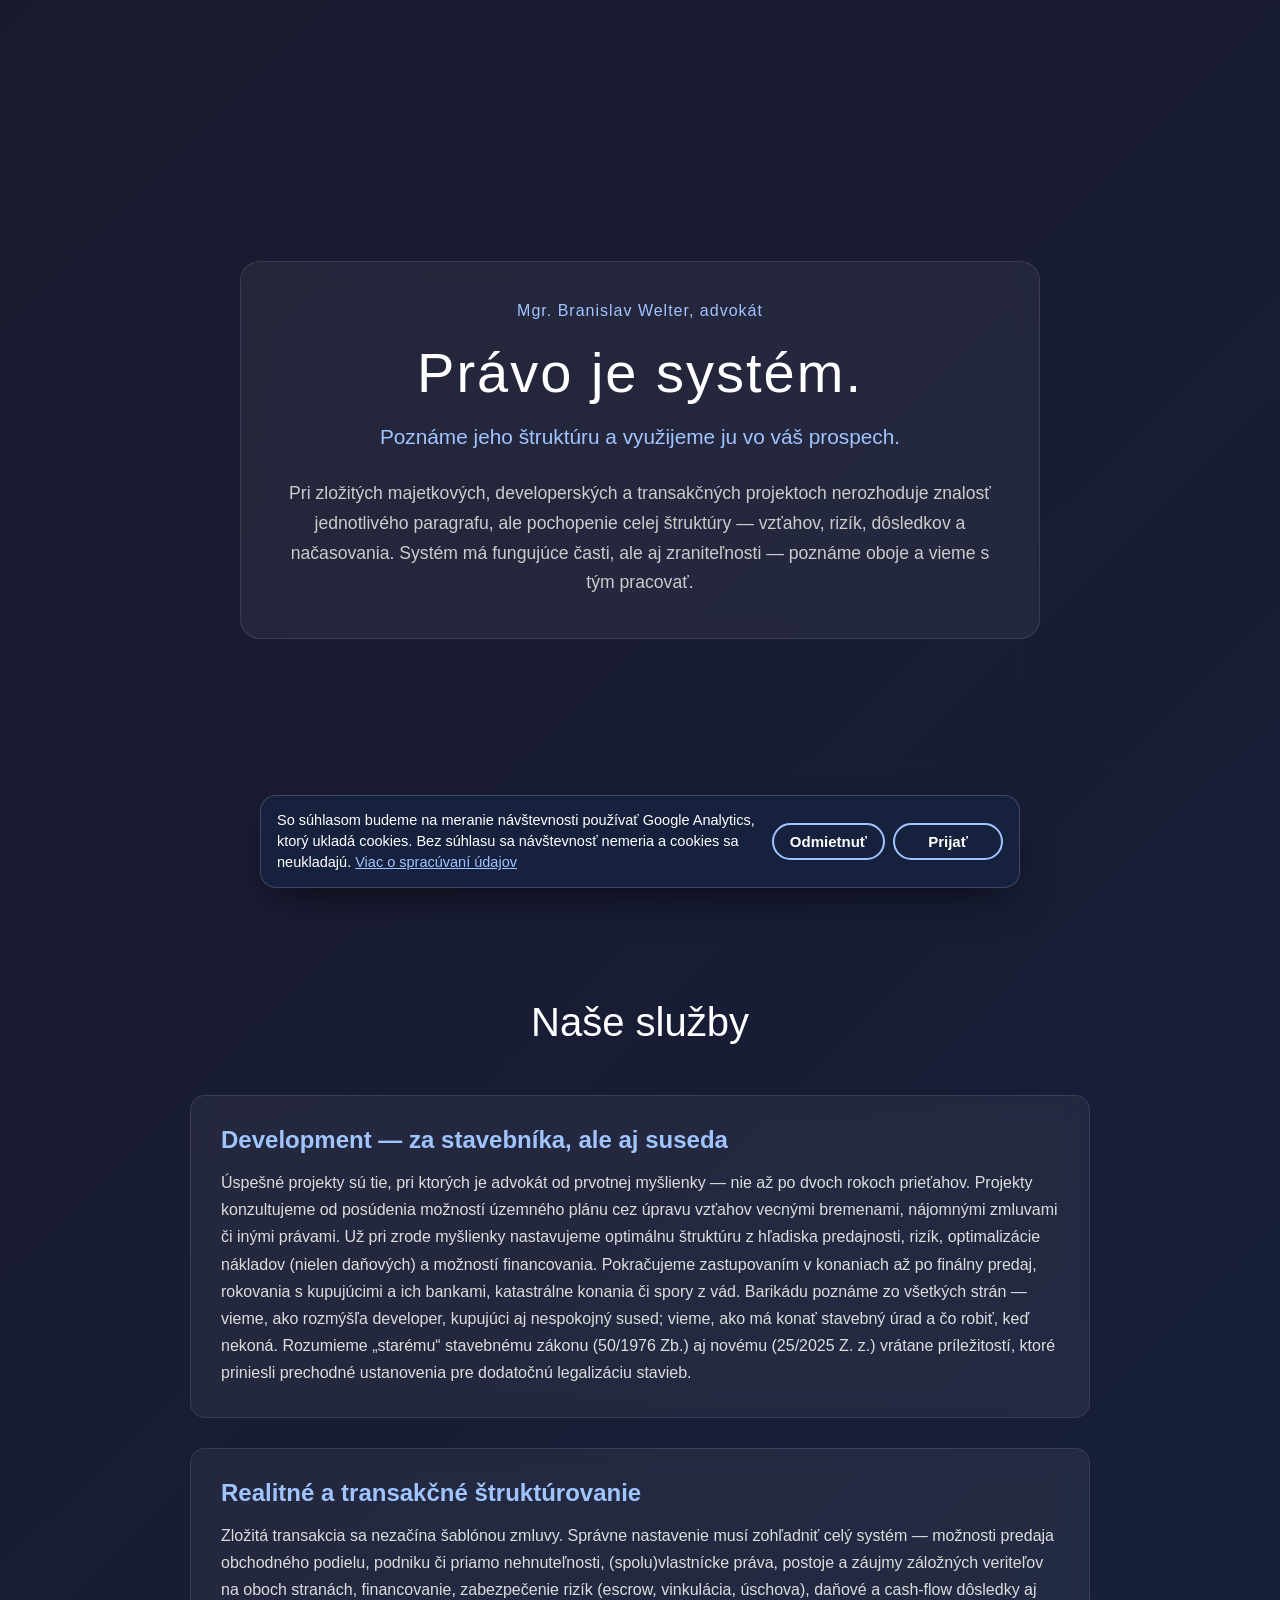
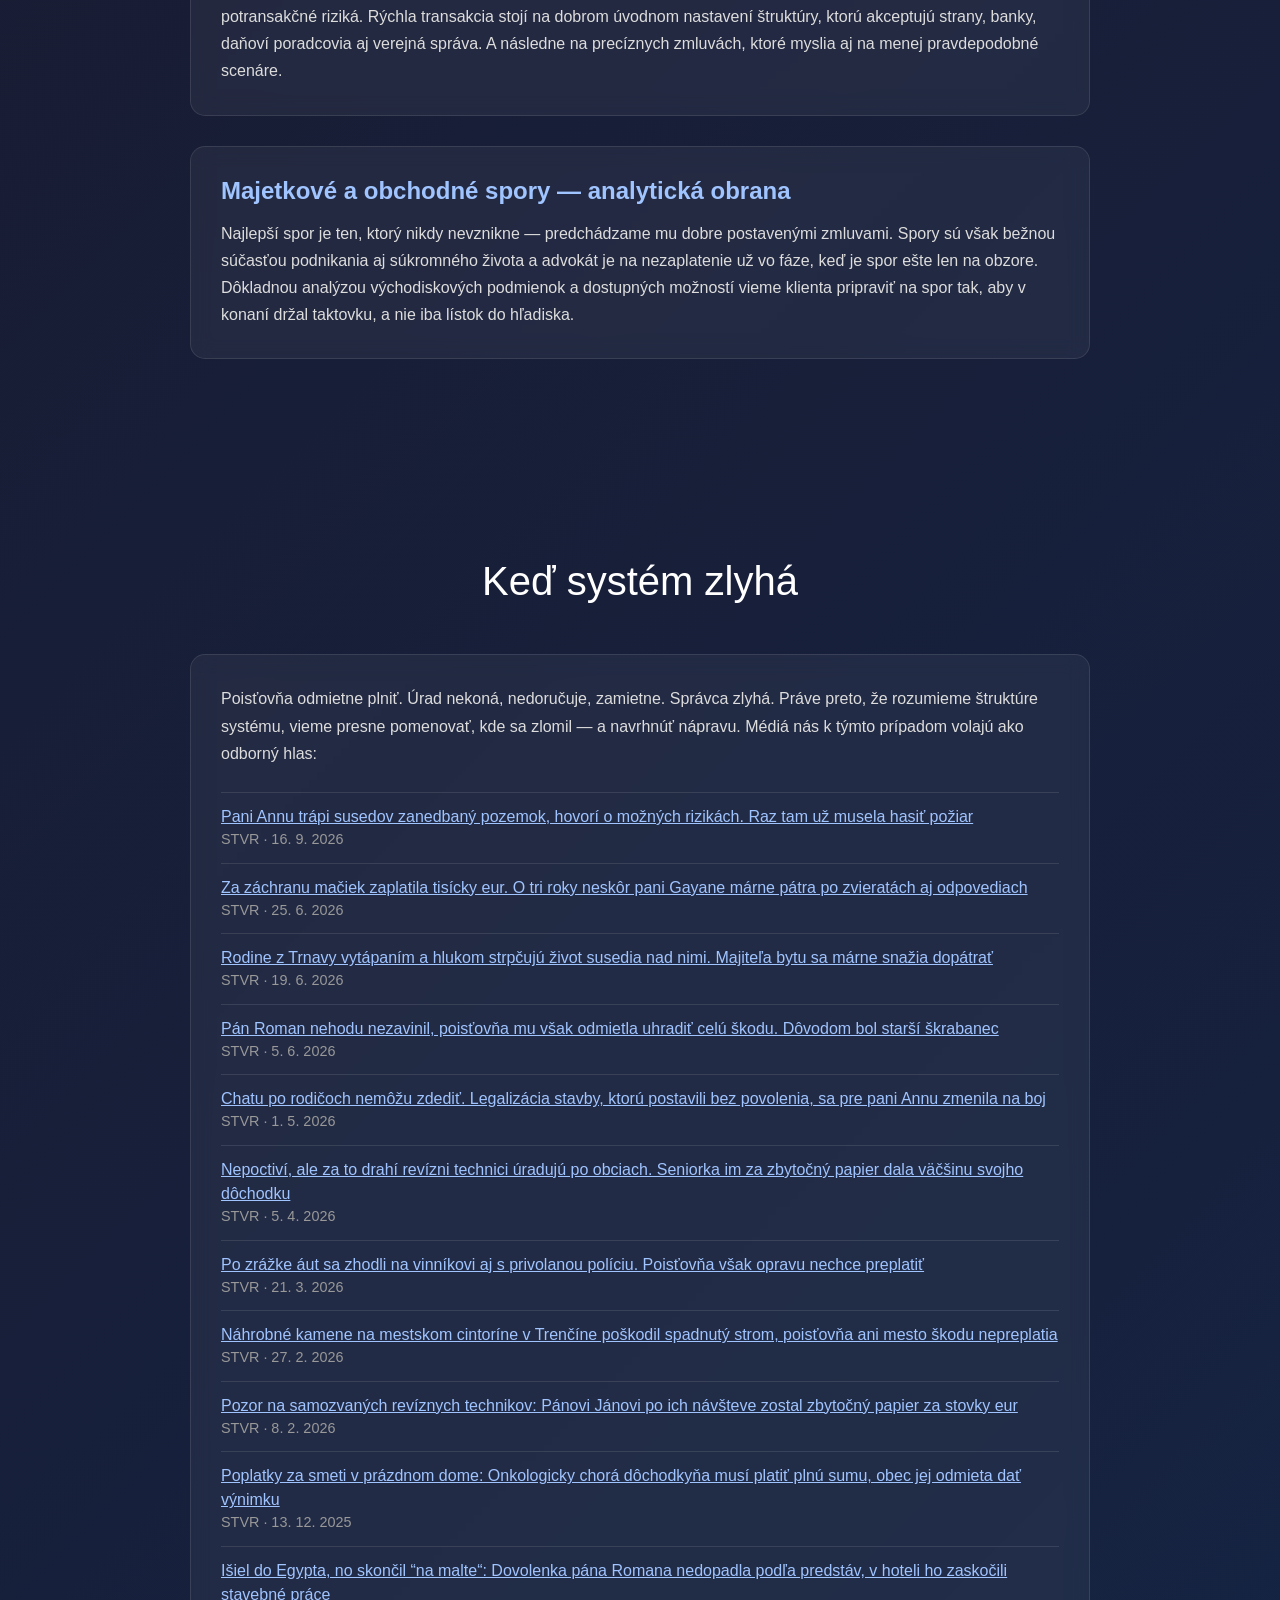
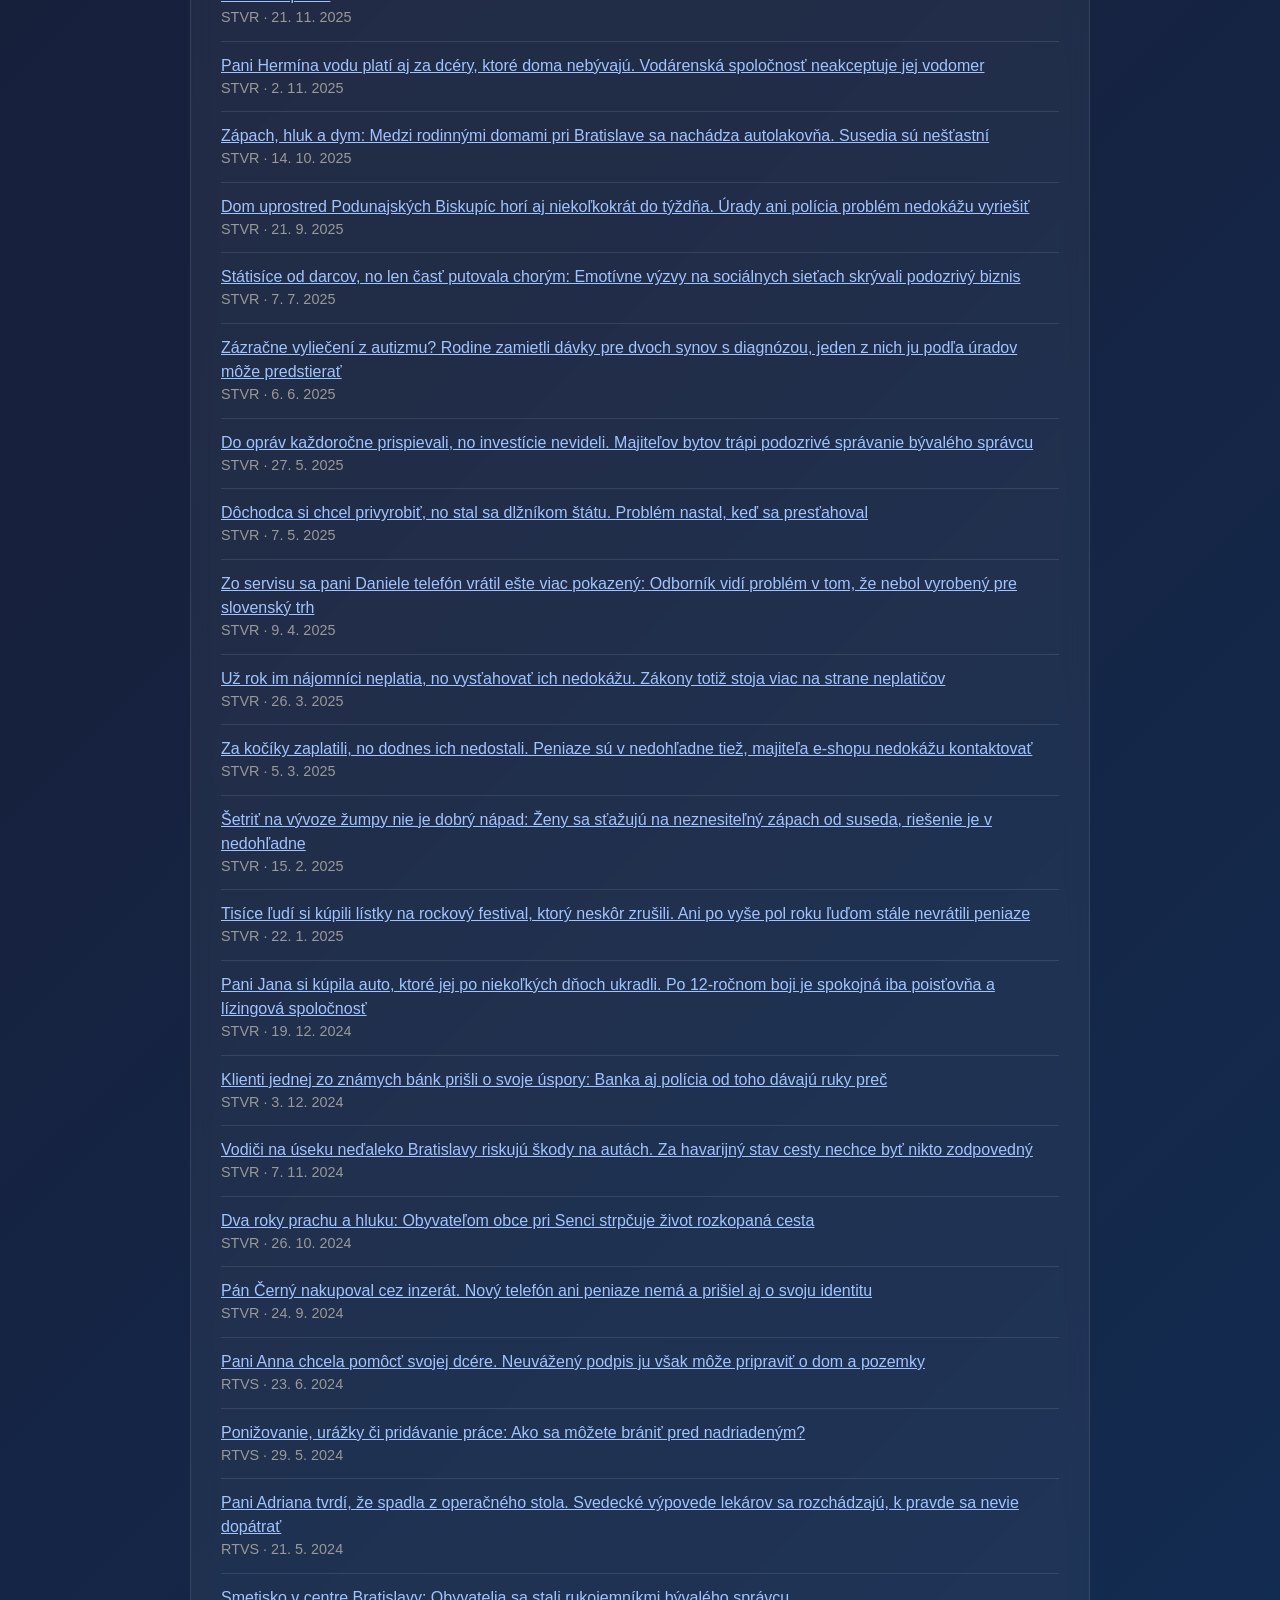
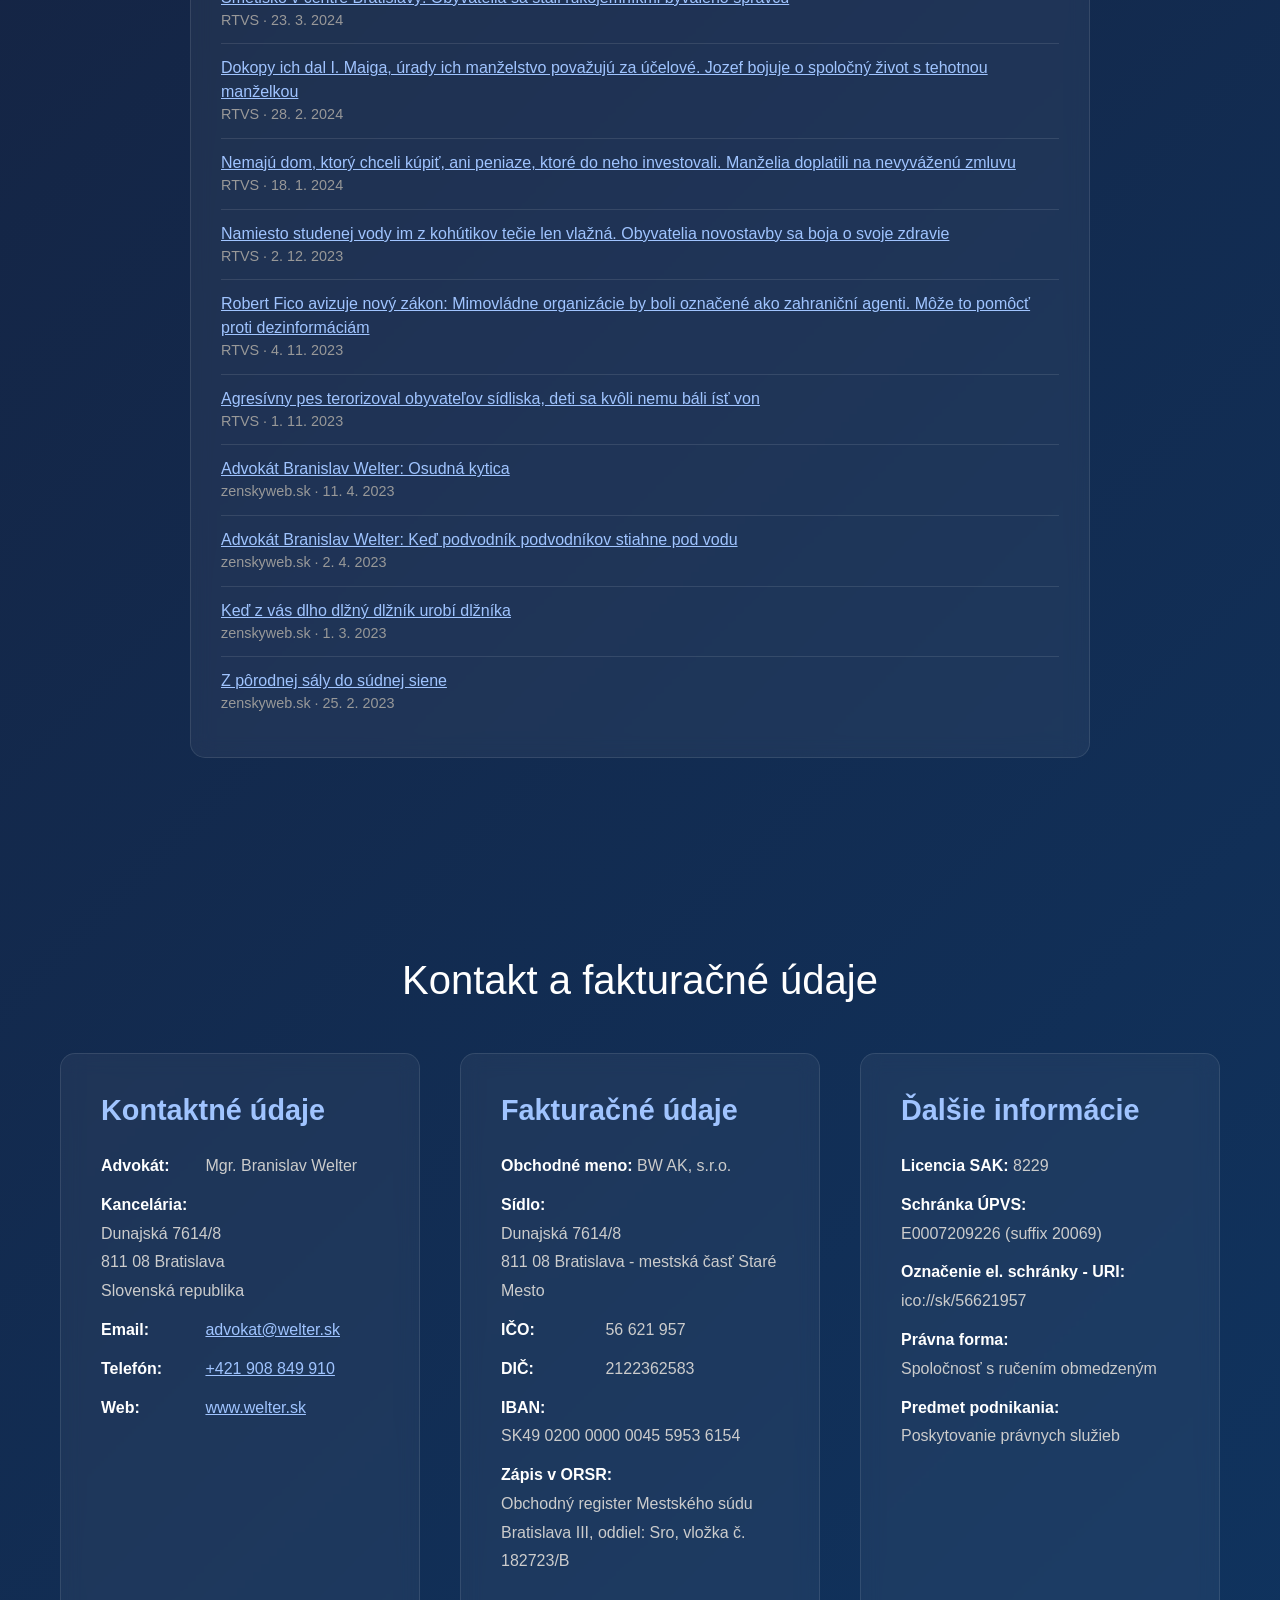
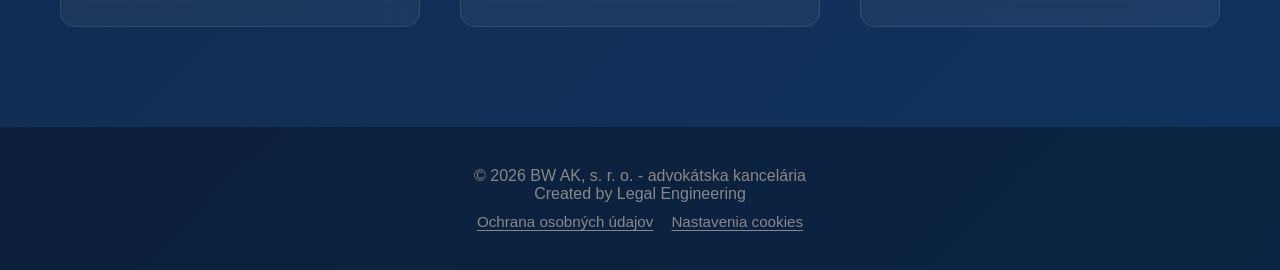
==== index.html @ 3f6e0d6e "S5 médiá: doplnených 23 overených výstupov STVR/RTVS Články s citáciou advokáta, ktoré chýbali v int" ====
<!DOCTYPE html>
<html lang="sk">
<head>
    <meta charset="UTF-8">
    <meta name="viewport" content="width=device-width, initial-scale=1.0">
    <title>BW AK - Advokátska kancelária Welter</title>
    <meta name="description" content="Mgr. Branislav Welter, advokát. Právo je systém. Poznáme jeho štruktúru a využijeme ju vo váš prospech.">
    <link rel="canonical" href="https://www.welter.sk/">
    <meta property="og:type" content="website">
    <meta property="og:locale" content="sk_SK">
    <meta property="og:site_name" content="BW AK - Advokátska kancelária Welter">
    <meta property="og:title" content="BW AK - Advokátska kancelária Welter">
    <meta property="og:description" content="Mgr. Branislav Welter, advokát. Právo je systém. Poznáme jeho štruktúru a využijeme ju vo váš prospech.">
    <meta property="og:url" content="https://www.welter.sk/">
    <script type="application/ld+json">
    {
      "@context": "https://schema.org",
      "@graph": [
        {
          "@type": "LegalService",
          "@id": "https://www.welter.sk/#organization",
          "name": "BW AK, s.r.o.",
          "legalName": "BW AK, s.r.o.",
          "alternateName": "Advokátska kancelária Welter",
          "description": "Mgr. Branislav Welter, advokát. Právo je systém. Poznáme jeho štruktúru a využijeme ju vo váš prospech.",
          "url": "https://www.welter.sk/",
          "telephone": "+421908849910",
          "email": "advokat@welter.sk",
          "address": {
            "@type": "PostalAddress",
            "streetAddress": "Dunajská 7614/8",
            "addressLocality": "Bratislava",
            "postalCode": "811 08",
            "addressCountry": "SK"
          },
          "areaServed": "SK",
          "identifier": {
            "@type": "PropertyValue",
            "name": "IČO",
            "propertyID": "ICO",
            "value": "56621957"
          },
          "knowsAbout": [
            "Development",
            "Realitné a transakčné štruktúrovanie",
            "Majetkové a obchodné spory"
          ],
          "employee": { "@id": "https://www.welter.sk/#branislav-welter" }
        },
        {
          "@type": "Person",
          "@id": "https://www.welter.sk/#branislav-welter",
          "name": "Mgr. Branislav Welter",
          "honorificPrefix": "Mgr.",
          "givenName": "Branislav",
          "familyName": "Welter",
          "jobTitle": "advokát",
          "worksFor": { "@id": "https://www.welter.sk/#organization" },
          "memberOf": {
            "@type": "Organization",
            "name": "Slovenská advokátska komora"
          },
          "identifier": {
            "@type": "PropertyValue",
            "name": "Licencia SAK",
            "propertyID": "SAK",
            "value": "8229"
          }
        },
        {
          "@type": "WebSite",
          "@id": "https://www.welter.sk/#website",
          "name": "BW AK - Advokátska kancelária Welter",
          "url": "https://www.welter.sk/",
          "inLanguage": "sk",
          "publisher": { "@id": "https://www.welter.sk/#organization" }
        }
      ]
    }
    </script>
    <!-- Google Analytics 4 + Consent Mode v2: všetko „denied“; gtag.js sa načíta až po kliknutí na Prijať (consent.js) -->
    <script>
    window.CONSENT_CFG={key:'welter_consent_v1',ga:'G-4FHE8V2S4T'};
    window.dataLayer=window.dataLayer||[];function gtag(){dataLayer.push(arguments);}
    gtag('consent','default',{ad_storage:'denied',ad_user_data:'denied',ad_personalization:'denied',analytics_storage:'denied',functionality_storage:'denied',personalization_storage:'denied',security_storage:'granted',wait_for_update:500});
    gtag('set','ads_data_redaction',true);
    try{if(localStorage.getItem(CONSENT_CFG.key)==='granted')gtag('consent','update',{analytics_storage:'granted'});}catch(e){}
    gtag('js',new Date());
    gtag('config','G-4FHE8V2S4T',{allow_google_signals:false,allow_ad_personalization_signals:false});
    </script>
    <style>
        :root{--cb-bg:#16213e;--cb-fg:#fff;--cb-accent:#a0c4ff;--cb-font:'Segoe UI', Tahoma, Geneva, Verdana, sans-serif}
        .foot-links{display:flex;flex-wrap:wrap;justify-content:center;gap:6px 18px;margin-top:10px;font-size:.95em}
        .foot-links a,.foot-links button{color:#888;background:none;border:0;padding:0;font:inherit;cursor:pointer;text-decoration:underline;text-underline-offset:3px}
        .foot-links a:hover,.foot-links button:hover{color:#a0c4ff}
    </style>
    <style>
        * {
            margin: 0;
            padding: 0;
            box-sizing: border-box;
        }

        body {
            font-family: 'Segoe UI', Tahoma, Geneva, Verdana, sans-serif;
            overflow-x: hidden;
            background: linear-gradient(135deg, #1a1a2e 0%, #16213e 50%, #0f3460 100%);
            color: #fff;
        }

        .content {
            position: relative;
            z-index: 2;
            min-height: 100vh;
        }

        .hero {
            min-height: 100vh;
            display: flex;
            align-items: center;
            justify-content: center;
            text-align: center;
            position: relative;
        }

        .hero-content {
            max-width: 800px;
            padding: 40px;
            background: rgba(255, 255, 255, 0.05);
            backdrop-filter: blur(10px);
            border-radius: 20px;
            border: 1px solid rgba(255, 255, 255, 0.1);
        }

        .hero h1 {
            font-size: 3.5em;
            font-weight: 300;
            margin-bottom: 20px;
            letter-spacing: 2px;
        }

        .hero .eyebrow {
            font-size: 1em;
            color: #a0c4ff;
            letter-spacing: 1px;
            margin-bottom: 20px;
        }

        .hero .lead {
            font-size: 1.1em;
            line-height: 1.7;
            color: #ccc;
        }

        .hero .subtitle {
            font-size: 1.3em;
            color: #a0c4ff;
            margin-bottom: 30px;
            font-weight: 300;
        }

        .hero .quote {
            font-style: italic;
            font-size: 1.1em;
            color: #ccc;
            margin-top: 30px;
            padding-top: 30px;
            border-top: 1px solid rgba(255, 255, 255, 0.2);
        }

        section {
            padding: 100px 20px;
            max-width: 1200px;
            margin: 0 auto;
        }

        .section-title {
            font-size: 2.5em;
            margin-bottom: 50px;
            text-align: center;
            font-weight: 300;
            color: #fff;
        }

        .services-grid {
            display: grid;
            grid-template-columns: repeat(auto-fit, minmax(280px, 1fr));
            gap: 30px;
            margin-top: 50px;
        }

        .service-card {
            background: rgba(255, 255, 255, 0.05);
            backdrop-filter: blur(10px);
            padding: 30px;
            border-radius: 15px;
            border: 1px solid rgba(255, 255, 255, 0.1);
            transition: transform 0.3s, box-shadow 0.3s;
        }

        .service-card:hover {
            transform: translateY(-10px);
            box-shadow: 0 20px 40px rgba(0, 0, 0, 0.3);
            background: rgba(255, 255, 255, 0.08);
        }

        .services-stack {
            grid-template-columns: 1fr;
            max-width: 900px;
            margin-left: auto;
            margin-right: auto;
        }

        .service-card p {
            line-height: 1.7;
            color: #ddd;
        }

        .media-list {
            list-style: none;
            margin-top: 25px;
        }

        .media-list li {
            padding: 12px 0;
            border-top: 1px solid rgba(255, 255, 255, 0.1);
            line-height: 1.5;
        }

        .media-list a {
            color: #a0c4ff;
        }

        .media-list .media-src {
            display: block;
            font-size: .9em;
            color: #999;
        }

        .service-card h3 {
            font-size: 1.5em;
            margin-bottom: 15px;
            color: #a0c4ff;
        }

        .contact-grid {
            display: grid;
            grid-template-columns: repeat(auto-fit, minmax(350px, 1fr));
            gap: 40px;
            margin-top: 50px;
        }

        .contact-card {
            background: rgba(255, 255, 255, 0.05);
            backdrop-filter: blur(10px);
            padding: 40px;
            border-radius: 15px;
            border: 1px solid rgba(255, 255, 255, 0.1);
        }

        .contact-card h3 {
            font-size: 1.8em;
            margin-bottom: 25px;
            color: #a0c4ff;
        }

        .contact-card p {
            line-height: 1.8;
            margin-bottom: 10px;
            color: #ccc;
        }

        .contact-card strong {
            color: #fff;
            display: inline-block;
            min-width: 100px;
        }

        footer {
            text-align: center;
            padding: 40px 20px;
            background: rgba(0, 0, 0, 0.3);
            color: #888;
        }

        @media (max-width: 768px) {
            .hero h1 {
                font-size: 2em;
            }

            .hero .subtitle {
                font-size: 1em;
            }

            .section-title {
                font-size: 1.8em;
            }

            .contact-grid {
                grid-template-columns: 1fr;
            }
        }
    </style>
</head>
<body>

    <div class="content">
        <section class="hero">
            <div class="hero-content">
                <p class="eyebrow">Mgr. Branislav Welter, advokát</p>
                <h1>Právo je systém.</h1>
                <p class="subtitle">Poznáme jeho štruktúru a využijeme ju vo váš prospech.</p>
                <p class="lead">Pri zložitých majetkových, developerských a transakčných projektoch nerozhoduje znalosť jednotlivého paragrafu, ale pochopenie celej štruktúry — vzťahov, rizík, dôsledkov a načasovania. Systém má fungujúce časti, ale aj zraniteľnosti — poznáme oboje a vieme s tým pracovať.</p>
            </div>
        </section>

        <section id="services">
            <h2 class="section-title">Naše služby</h2>
            <div class="services-grid services-stack">
                <div class="service-card">
                    <h3>Development — za stavebníka, ale aj suseda</h3>
                    <p>Úspešné projekty sú tie, pri ktorých je advokát od prvotnej myšlienky — nie až po dvoch rokoch prieťahov. Projekty konzultujeme od posúdenia možností územného plánu cez úpravu vzťahov vecnými bremenami, nájomnými zmluvami či inými právami. Už pri zrode myšlienky nastavujeme optimálnu štruktúru z hľadiska predajnosti, rizík, optimalizácie nákladov (nielen daňových) a možností financovania. Pokračujeme zastupovaním v konaniach až po finálny predaj, rokovania s kupujúcimi a ich bankami, katastrálne konania či spory z vád. Barikádu poznáme zo všetkých strán — vieme, ako rozmýšľa developer, kupujúci aj nespokojný sused; vieme, ako má konať stavebný úrad a čo robiť, keď nekoná. Rozumieme „starému“ stavebnému zákonu (50/1976 Zb.) aj novému (25/2025 Z. z.) vrátane príležitostí, ktoré priniesli prechodné ustanovenia pre dodatočnú legalizáciu stavieb.</p>
                </div>
                <div class="service-card">
                    <h3>Realitné a transakčné štruktúrovanie</h3>
                    <p>Zložitá transakcia sa nezačína šablónou zmluvy. Správne nastavenie musí zohľadniť celý systém — možnosti predaja obchodného podielu, podniku či priamo nehnuteľnosti, (spolu)vlastnícke práva, postoje a záujmy záložných veriteľov na oboch stranách, financovanie, zabezpečenie rizík (escrow, vinkulácia, úschova), daňové a cash-flow dôsledky aj potransakčné riziká. Rýchla transakcia stojí na dobrom úvodnom nastavení štruktúry, ktorú akceptujú strany, banky, daňoví poradcovia aj verejná správa. A následne na precíznych zmluvách, ktoré myslia aj na menej pravdepodobné scenáre.</p>
                </div>
                <div class="service-card">
                    <h3>Majetkové a obchodné spory — analytická obrana</h3>
                    <p>Najlepší spor je ten, ktorý nikdy nevznikne — predchádzame mu dobre postavenými zmluvami. Spory sú však bežnou súčasťou podnikania aj súkromného života a advokát je na nezaplatenie už vo fáze, keď je spor ešte len na obzore. Dôkladnou analýzou východiskových podmienok a dostupných možností vieme klienta pripraviť na spor tak, aby v konaní držal taktovku, a nie iba lístok do hľadiska.</p>
                </div>
            </div>
        </section>

        <section id="media">
            <h2 class="section-title">Keď systém zlyhá</h2>
            <div class="services-grid services-stack">
                <div class="service-card">
                    <p>Poisťovňa odmietne plniť. Úrad nekoná, nedoručuje, zamietne. Správca zlyhá. Práve preto, že rozumieme štruktúre systému, vieme presne pomenovať, kde sa zlomil — a navrhnúť nápravu. Médiá nás k týmto prípadom volajú ako odborný hlas:</p>
                    <ul class="media-list">
                        <li><a href="https://spravy.stvr.sk/2026/09/pani-annu-trapi-susedov-zanedbany-pozemok-nepokoseny-porast-zvysuje-aj-riziko-poziarov/" target="_blank" rel="noopener">Pani Annu trápi susedov zanedbaný pozemok, hovorí o možných rizikách. Raz tam už musela hasiť požiar</a><span class="media-src">STVR · 16. 9. 2026</span></li>
                        <li><a href="https://spravy.stvr.sk/2026/06/za-zachranu-maciek-zaplatila-tisicky-eur-o-tri-roky-neskor-pani-gayane-marne-patra-po-zvieratach-aj-odpovediach/" target="_blank" rel="noopener">Za záchranu mačiek zaplatila tisícky eur. O tri roky neskôr pani Gayane márne pátra po zvieratách aj odpovediach</a><span class="media-src">STVR · 25. 6. 2026</span></li>
                        <li><a href="https://spravy.stvr.sk/2026/06/rodine-z-trnavy-vytapanim-a-hlukom-strpcuju-zivot-susedia-nad-nimi-majitela-bytu-sa-marne-snazia-dopatrat/" target="_blank" rel="noopener">Rodine z Trnavy vytápaním a hlukom strpčujú život susedia nad nimi. Majiteľa bytu sa márne snažia dopátrať</a><span class="media-src">STVR · 19. 6. 2026</span></li>
                        <li><a href="https://spravy.stvr.sk/2026/06/nehodu-nezavinil-napriek-tomu-mu-uhradili-len-cast-skody-starsi-skrabanec-si-musel-opravit-zo-svojho/" target="_blank" rel="noopener">Pán Roman nehodu nezavinil, poisťovňa mu však odmietla uhradiť celú škodu. Dôvodom bol starší škrabanec</a><span class="media-src">STVR · 5. 6. 2026</span></li>
                        <li><a href="https://spravy.stvr.sk/2026/04/chatu-po-rodicoch-nemozu-zdedit-legalizacia-stavby-ktoru-postavili-bez-povolenia-sa-pre-pani-annu-zmenila-na-boj-s-uradmi/" target="_blank" rel="noopener">Chatu po rodičoch nemôžu zdediť. Legalizácia stavby, ktorú postavili bez povolenia, sa pre pani Annu zmenila na boj</a><span class="media-src">STVR · 1. 5. 2026</span></li>
                        <li><a href="https://spravy.stvr.sk/2026/03/nepoctivi-ale-za-to-drahi-revizni-technici-uraduju-po-obciach-seniorka-im-za-zbytocny-papier-musela-dat-vacsinu-svojho-dochodku/" target="_blank" rel="noopener">Nepoctiví, ale za to drahí revízni technici úradujú po obciach. Seniorka im za zbytočný papier dala väčšinu svojho dôchodku</a><span class="media-src">STVR · 5. 4. 2026</span></li>
                        <li><a href="https://spravy.stvr.sk/2026/03/situacia-okolo-zrazky-dvoch-aut-sa-zdala-byt-jasna-vinnik-sa-priznal-poistovna-vsak-opravu-nepreplati/" target="_blank" rel="noopener">Po zrážke áut sa zhodli na vinníkovi aj s privolanou políciu. Poisťovňa však opravu nechce preplatiť</a><span class="media-src">STVR · 21. 3. 2026</span></li>
                        <li><a href="https://spravy.stvr.sk/2026/02/nahrobne-kamene-na-mestskom-cintorine-v-trencine-poskodil-spadnuty-strom-poistovna-ani-mesto-skodu-nepreplatia/" target="_blank" rel="noopener">Náhrobné kamene na mestskom cintoríne v Trenčíne poškodil spadnutý strom, poisťovňa ani mesto škodu nepreplatia</a><span class="media-src">STVR · 27. 2. 2026</span></li>
                        <li><a href="https://spravy.stvr.sk/2026/02/pozor-na-samozvanych-reviznych-technikov-zaklopali-aj-u-jana-po-ich-navsteve-mu-zostal-zbytocny-papier-za-stovky-eur/" target="_blank" rel="noopener">Pozor na samozvaných revíznych technikov: Pánovi Jánovi po ich návšteve zostal zbytočný papier za stovky eur</a><span class="media-src">STVR · 8. 2. 2026</span></li>
                        <li><a href="https://spravy.stvr.sk/2025/12/poplatky-za-smeti-v-prazdnom-dome-onkologicky-chora-dochodkyna-musi-zaplatit-plnu-sumu-obec-jej-odmieta-dat-vynimku/" target="_blank" rel="noopener">Poplatky za smeti v prázdnom dome: Onkologicky chorá dôchodkyňa musí platiť plnú sumu, obec jej odmieta dať výnimku</a><span class="media-src">STVR · 13. 12. 2025</span></li>
                        <li><a href="https://spravy.stvr.sk/2025/11/isiel-do-egypta-no-skoncil-na-malte-dovolenka-pana-romana-nedopadla-podla-predstav-v-hoteli-ich-zaskocili-stavebne-prace/" target="_blank" rel="noopener">Išiel do Egypta, no skončil “na malte“: Dovolenka pána Romana nedopadla podľa predstáv, v hoteli ho zaskočili stavebné práce</a><span class="media-src">STVR · 21. 11. 2025</span></li>
                        <li><a href="https://spravy.stvr.sk/2025/10/pani-hermina-vodu-plati-aj-za-dcery-ktore-doma-nebyvaju-vodarenska-spolocnost-neakceptuje-jej-vodomer/" target="_blank" rel="noopener">Pani Hermína vodu platí aj za dcéry, ktoré doma nebývajú. Vodárenská spoločnosť neakceptuje jej vodomer</a><span class="media-src">STVR · 2. 11. 2025</span></li>
                        <li><a href="https://spravy.stvr.sk/2025/10/medzi-rodinnymi-domami-v-dunajskej-luznej-sa-nachadza-autolakovna-susedia-su-nestastni-za-jej-zrusenie-bojuju-uz-roky/" target="_blank" rel="noopener">Zápach, hluk a dym: Medzi rodinnými domami pri Bratislave sa nachádza autolakovňa. Susedia sú nešťastní</a><span class="media-src">STVR · 14. 10. 2025</span></li>
                        <li><a href="https://spravy.stvr.sk/2025/09/dom-uprostred-podunajskych-biskupic-hori-aj-niekolkokrat-do-tyzdna-urady-aj-policia-problem-nedokazu-vyriesit/" target="_blank" rel="noopener">Dom uprostred Podunajských Biskupíc horí aj niekoľkokrát do týždňa. Úrady ani polícia problém nedokážu vyriešiť</a><span class="media-src">STVR · 21. 9. 2025</span></li>
                        <li><a href="https://spravy.stvr.sk/2025/06/z-financnych-darov-pre-chorych-a-ludi-v-nudzi-si-spravila-biznis-zakladatelka-oz-vyzbierala-cez-milion-eur-kde-vsak-skoncili/" target="_blank" rel="noopener">Státisíce od darcov, no len časť putovala chorým: Emotívne výzvy na sociálnych sieťach skrývali podozrivý biznis</a><span class="media-src">STVR · 7. 7. 2025</span></li>
                        <li><a href="https://spravy.stvr.sk/2025/06/zazracne-vylieceni-z-autizmu-rodine-zamietli-davky-pre-dvoch-synov-s-diagnozou-jeden-z-nich-ju-podla-uradov-moze-predstierat/" target="_blank" rel="noopener">Zázračne vyliečení z autizmu? Rodine zamietli dávky pre dvoch synov s diagnózou, jeden z nich ju podľa úradov môže predstierať</a><span class="media-src">STVR · 6. 6. 2025</span></li>
                        <li><a href="https://spravy.stvr.sk/2025/05/do-oprav-kazdorocne-prispievali-no-investicie-nevideli-majitelov-bytov-trapi-podozrive-spravanie-byvaleho-spravcu/" target="_blank" rel="noopener">Do opráv každoročne prispievali, no investície nevideli. Majiteľov bytov trápi podozrivé správanie bývalého správcu</a><span class="media-src">STVR · 27. 5. 2025</span></li>
                        <li><a href="https://spravy.stvr.sk/2025/05/pan-oto-si-chcel-na-dochodku-privyrobit-no-stal-sa-dlznikom-statu-problem-nastal-ked-sa-prestahoval/" target="_blank" rel="noopener">Dôchodca si chcel privyrobiť, no stal sa dlžníkom štátu. Problém nastal, keď sa presťahoval</a><span class="media-src">STVR · 7. 5. 2025</span></li>
                        <li><a href="https://spravy.stvr.sk/2025/04/zo-servisu-sa-pani-daniele-telefon-vratil-este-viac-pokazeny-odbornik-vidi-problem-v-tom-ze-nebol-vyrobeny-pre-slovensky-trh/" target="_blank" rel="noopener">Zo servisu sa pani Daniele telefón vrátil ešte viac pokazený: Odborník vidí problém v tom, že nebol vyrobený pre slovenský trh</a><span class="media-src">STVR · 9. 4. 2025</span></li>
                        <li><a href="https://spravy.stvr.sk/2025/03/uz-rok-im-najomnici-neplatia-no-vystahovat-ich-nedokazu-zakony-totiz-stoja-viac-na-strane-neplaticov/" target="_blank" rel="noopener">Už rok im nájomníci neplatia, no vysťahovať ich nedokážu. Zákony totiž stoja viac na strane neplatičov</a><span class="media-src">STVR · 26. 3. 2025</span></li>
                        <li><a href="https://spravy.stvr.sk/2025/03/za-kociky-zaplatili-no-dodnes-ich-nedostali-peniaze-su-tiez-v-nedohladne-majitela-e-shopu-totiz-nedokazu-kontaktovat/" target="_blank" rel="noopener">Za kočíky zaplatili, no dodnes ich nedostali. Peniaze sú v nedohľadne tiež, majiteľa e-shopu nedokážu kontaktovať</a><span class="media-src">STVR · 5. 3. 2025</span></li>
                        <li><a href="https://spravy.stvr.sk/2025/02/obyvatelkam-za-dom-sused-vypusta-splasky-stazuju-sa-na-kalnu-vodu-ktora-sposobuje-zapach/" target="_blank" rel="noopener">Šetriť na vývoze žumpy nie je dobrý nápad: Ženy sa sťažujú na neznesiteľný zápach od suseda, riešenie je v nedohľadne</a><span class="media-src">STVR · 15. 2. 2025</span></li>
                        <li><a href="https://spravy.stvr.sk/2025/01/tisice-ludi-si-kupili-listky-na-rockovy-festival-po-zruseni-sa-ku-svojim-peniazom-nevedia-dostat/" target="_blank" rel="noopener">Tisíce ľudí si kúpili lístky na rockový festival, ktorý neskôr zrušili. Ani po vyše pol roku ľuďom stále nevrátili peniaze</a><span class="media-src">STVR · 22. 1. 2025</span></li>
                        <li><a href="https://spravy.stvr.sk/2024/12/pani-jana-si-kupila-auto-ktore-jej-po-niekolkych-dnoch-ukradli-po-12-rocnom-boji-je-spokojna-iba-poistovna-a-lizingova-spolocnost/" target="_blank" rel="noopener">Pani Jana si kúpila auto, ktoré jej po niekoľkých dňoch ukradli. Po 12-ročnom boji je spokojná iba poisťovňa a lízingová spoločnosť</a><span class="media-src">STVR · 19. 12. 2024</span></li>
                        <li><a href="https://spravy.stvr.sk/2024/12/klienti-jednej-zo-slovenskych-bank-prisli-o-svoje-uspory-banka-aj-policia-od-toho-davaju-ruky-prec/" target="_blank" rel="noopener">Klienti jednej zo známych bánk prišli o svoje úspory: Banka aj polícia od toho dávajú ruky preč</a><span class="media-src">STVR · 3. 12. 2024</span></li>
                        <li><a href="https://spravy.stvr.sk/2024/11/vodici-na-ceste-pri-obci-most-pri-bratislave-riskuju-skody-na-autach-za-jej-havarijny-stav-nechce-byt-nikto-zodpovedny/" target="_blank" rel="noopener">Vodiči na úseku neďaleko Bratislavy riskujú škody na autách. Za havarijný stav cesty nechce byť nikto zodpovedný</a><span class="media-src">STVR · 7. 11. 2024</span></li>
                        <li><a href="https://spravy.stvr.sk/2024/10/dva-roky-prachu-a-hluku-obyvatelia-kostolnej-pri-dunaji-ziadaju-dokoncenie-rozkopanej-cesty/" target="_blank" rel="noopener">Dva roky prachu a hluku: Obyvateľom obce pri Senci strpčuje život rozkopaná cesta</a><span class="media-src">STVR · 26. 10. 2024</span></li>
                        <li><a href="https://spravy.stvr.sk/2024/09/pan-cerny-nakupoval-cez-inzerat-novy-telefon-ani-peniaze-nema-a-prisiel-aj-o-svoju-identitu/" target="_blank" rel="noopener">Pán Černý nakupoval cez inzerát. Nový telefón ani peniaze nemá a prišiel aj o svoju identitu</a><span class="media-src">STVR · 24. 9. 2024</span></li>
                        <li><a href="https://spravy.stvr.sk/2024/06/pani-anna-chcela-pomoct-svojej-dcere-neuvazeny-podpis-ju-vsak-moze-pripravit-o-dom-a-pozemky/" target="_blank" rel="noopener">Pani Anna chcela pomôcť svojej dcére. Neuvážený podpis ju však môže pripraviť o dom a pozemky</a><span class="media-src">RTVS · 23. 6. 2024</span></li>
                        <li><a href="https://spravy.stvr.sk/2024/05/ponizovanie-urazky-ci-pridavanie-prace-ako-sa-mozete-branit-pred-nadriadenym/" target="_blank" rel="noopener">Ponižovanie, urážky či pridávanie práce: Ako sa môžete brániť pred nadriadeným?</a><span class="media-src">RTVS · 29. 5. 2024</span></li>
                        <li><a href="https://spravy.stvr.sk/2024/05/pani-adriana-tvrdi-ze-spadla-z-operacneho-stola-svedecke-vypovede-lekarov-sa-rozchadzaju-k-pravde-sa-nevie-dopatrat/" target="_blank" rel="noopener">Pani Adriana tvrdí, že spadla z operačného stola. Svedecké výpovede lekárov sa rozchádzajú, k pravde sa nevie dopátrať</a><span class="media-src">RTVS · 21. 5. 2024</span></li>
                        <li><a href="https://spravy.stvr.sk/2024/03/smetisko-v-centre-bratislavy-obyvatelia-sa-stali-rukojemnikmi-byvaleho-spravcu/" target="_blank" rel="noopener">Smetisko v centre Bratislavy: Obyvatelia sa stali rukojemníkmi bývalého správcu</a><span class="media-src">RTVS · 23. 3. 2024</span></li>
                        <li><a href="https://spravy.stvr.sk/2024/02/dokopy-ich-dal-i-maiga-urady-ich-manzelstvo-povazuju-za-ucelove-jozef-bojuje-o-spolocny-zivot-s-tehotnou-manzelkou/" target="_blank" rel="noopener">Dokopy ich dal I. Maiga, úrady ich manželstvo považujú za účelové. Jozef bojuje o spoločný život s tehotnou manželkou</a><span class="media-src">RTVS · 28. 2. 2024</span></li>
                        <li><a href="https://spravy.stvr.sk/2024/01/nemaju-dom-ktory-chceli-kupit-ani-peniaze-ktore-do-neho-investovali-manzelia-doplatili-na-nevyvazenu-zmluvu/" target="_blank" rel="noopener">Nemajú dom, ktorý chceli kúpiť, ani peniaze, ktoré do neho investovali. Manželia doplatili na nevyváženú zmluvu</a><span class="media-src">RTVS · 18. 1. 2024</span></li>
                        <li><a href="https://spravy.stvr.sk/2023/12/namiesto-studenej-vody-im-z-kohutikov-tecie-len-vlazna-obyvatelia-novostavby-sa-boja-o-svoje-zdravie/" target="_blank" rel="noopener">Namiesto studenej vody im z kohútikov tečie len vlažná. Obyvatelia novostavby sa boja o svoje zdravie</a><span class="media-src">RTVS · 2. 12. 2023</span></li>
                        <li><a href="https://spravy.stvr.sk/2023/11/robert-fico-avizoval-novy-zakon-mimovladne-organizacie-by-boli-oznacovane-ako-zahranicny-agent/" target="_blank" rel="noopener">Robert Fico avizuje nový zákon: Mimovládne organizácie by boli označené ako zahraniční agenti. Môže to pomôcť proti dezinformáciám</a><span class="media-src">RTVS · 4. 11. 2023</span></li>
                        <li><a href="https://spravy.stvr.sk/2023/11/agresivny-pes-terorizoval-obyvatelov-sidliska-deti-sa-kvoli-nemu-bali-ist-von/" target="_blank" rel="noopener">Agresívny pes terorizoval obyvateľov sídliska, deti sa kvôli nemu báli ísť von</a><span class="media-src">RTVS · 1. 11. 2023</span></li>
                        <li><a href="https://zenskyweb.sk/advokat-branislav-welter-osudna-kytica/" target="_blank" rel="noopener">Advokát Branislav Welter: Osudná kytica</a><span class="media-src">zenskyweb.sk · 11. 4. 2023</span></li>
                        <li><a href="https://zenskyweb.sk/advokat-branislav-welter-ked-podvodnik-podvodnikov-stiahne-pod-vodu/" target="_blank" rel="noopener">Advokát Branislav Welter: Keď podvodník podvodníkov stiahne pod vodu</a><span class="media-src">zenskyweb.sk · 2. 4. 2023</span></li>
                        <li><a href="https://zenskyweb.sk/ked-z-vas-dlho-dlzny-dlznik-urobi-dlznika/" target="_blank" rel="noopener">Keď z vás dlho dlžný dlžník urobí dlžníka</a><span class="media-src">zenskyweb.sk · 1. 3. 2023</span></li>
                        <li><a href="https://zenskyweb.sk/z-porodnej-saly-do-sudnej-siene/" target="_blank" rel="noopener">Z pôrodnej sály do súdnej siene</a><span class="media-src">zenskyweb.sk · 25. 2. 2023</span></li>
                    </ul>
                </div>
            </div>
        </section>

        <section id="contact">
            <h2 class="section-title">Kontakt a fakturačné údaje</h2>
            <div class="contact-grid">
                <div class="contact-card">
                    <h3>Kontaktné údaje</h3>
                    <p><strong>Advokát:</strong> Mgr. Branislav Welter</p>
                    <p><strong>Kancelária:</strong><br>Dunajská 7614/8<br>811 08 Bratislava<br>Slovenská republika</p>
                    <p><strong>Email:</strong> <a href="mailto:advokat@welter.sk" style="color: #a0c4ff;">advokat@welter.sk</a></p>
                    <p><strong>Telefón:</strong> <a href="tel:+421908849910" style="color: #a0c4ff;">+421 908 849 910</a></p>
                    <p><strong>Web:</strong> <a href="https://www.welter.sk" style="color: #a0c4ff;">www.welter.sk</a></p>
                </div>

                <div class="contact-card">
                    <h3>Fakturačné údaje</h3>
                    <p><strong>Obchodné meno:</strong> BW AK, s.r.o.</p>
                    <p><strong>Sídlo:</strong><br>Dunajská 7614/8<br>811 08 Bratislava - mestská časť Staré Mesto</p>
                    <p><strong>IČO:</strong> 56 621 957</p>
                    <p><strong>DIČ:</strong> 2122362583</p>
                    <p><strong>IBAN:</strong><br>SK49 0200 0000 0045 5953 6154</p>
                    <p><strong>Zápis v ORSR:</strong><br>Obchodný register Mestského súdu Bratislava III, oddiel: Sro, vložka č. 182723/B</p>
                </div>

                <div class="contact-card">
                    <h3>Ďalšie informácie</h3>
                    <p><strong>Licencia SAK:</strong> 8229</p>
                    <p><strong>Schránka ÚPVS:</strong><br>E0007209226 (suffix 20069)</p>
                    <p><strong>Označenie el. schránky - URI:</strong><br>ico://sk/56621957</p>
                    <p><strong>Právna forma:</strong><br>Spoločnosť s ručením obmedzeným</p>
                    <p><strong>Predmet podnikania:</strong><br>Poskytovanie právnych služieb</p>
                </div>
            </div>
        </section>
    </div>

    <footer>
        <p>&copy; 2026 BW AK, s. r. o. - advokátska kancelária</p>
        <p><a href="https://www.legalengineering.sk" target="_blank" style="color: #888; text-decoration: none;">Created by Legal Engineering</a></p>
        <nav class="foot-links" aria-label="Ochrana údajov"><a href="/ochrana-osobnych-udajov/">Ochrana osobných údajov</a><button type="button" data-consent-open>Nastavenia cookies</button></nav>
    </footer>

    <div id="consentBar" class="cb" role="region" aria-label="Súhlas s analytickými cookies" hidden>
        <p>So súhlasom budeme na meranie návštevnosti používať Google Analytics, ktorý ukladá cookies. Bez súhlasu sa návštevnosť nemeria a cookies sa neukladajú. <a href="/ochrana-osobnych-udajov/">Viac o spracúvaní údajov</a></p>
        <div class="cb-btns"><button type="button" data-c="denied">Odmietnuť</button><button type="button" data-c="granted">Prijať</button></div>
    </div>
    <script src="/consent.js"></script>

</body>
</html>
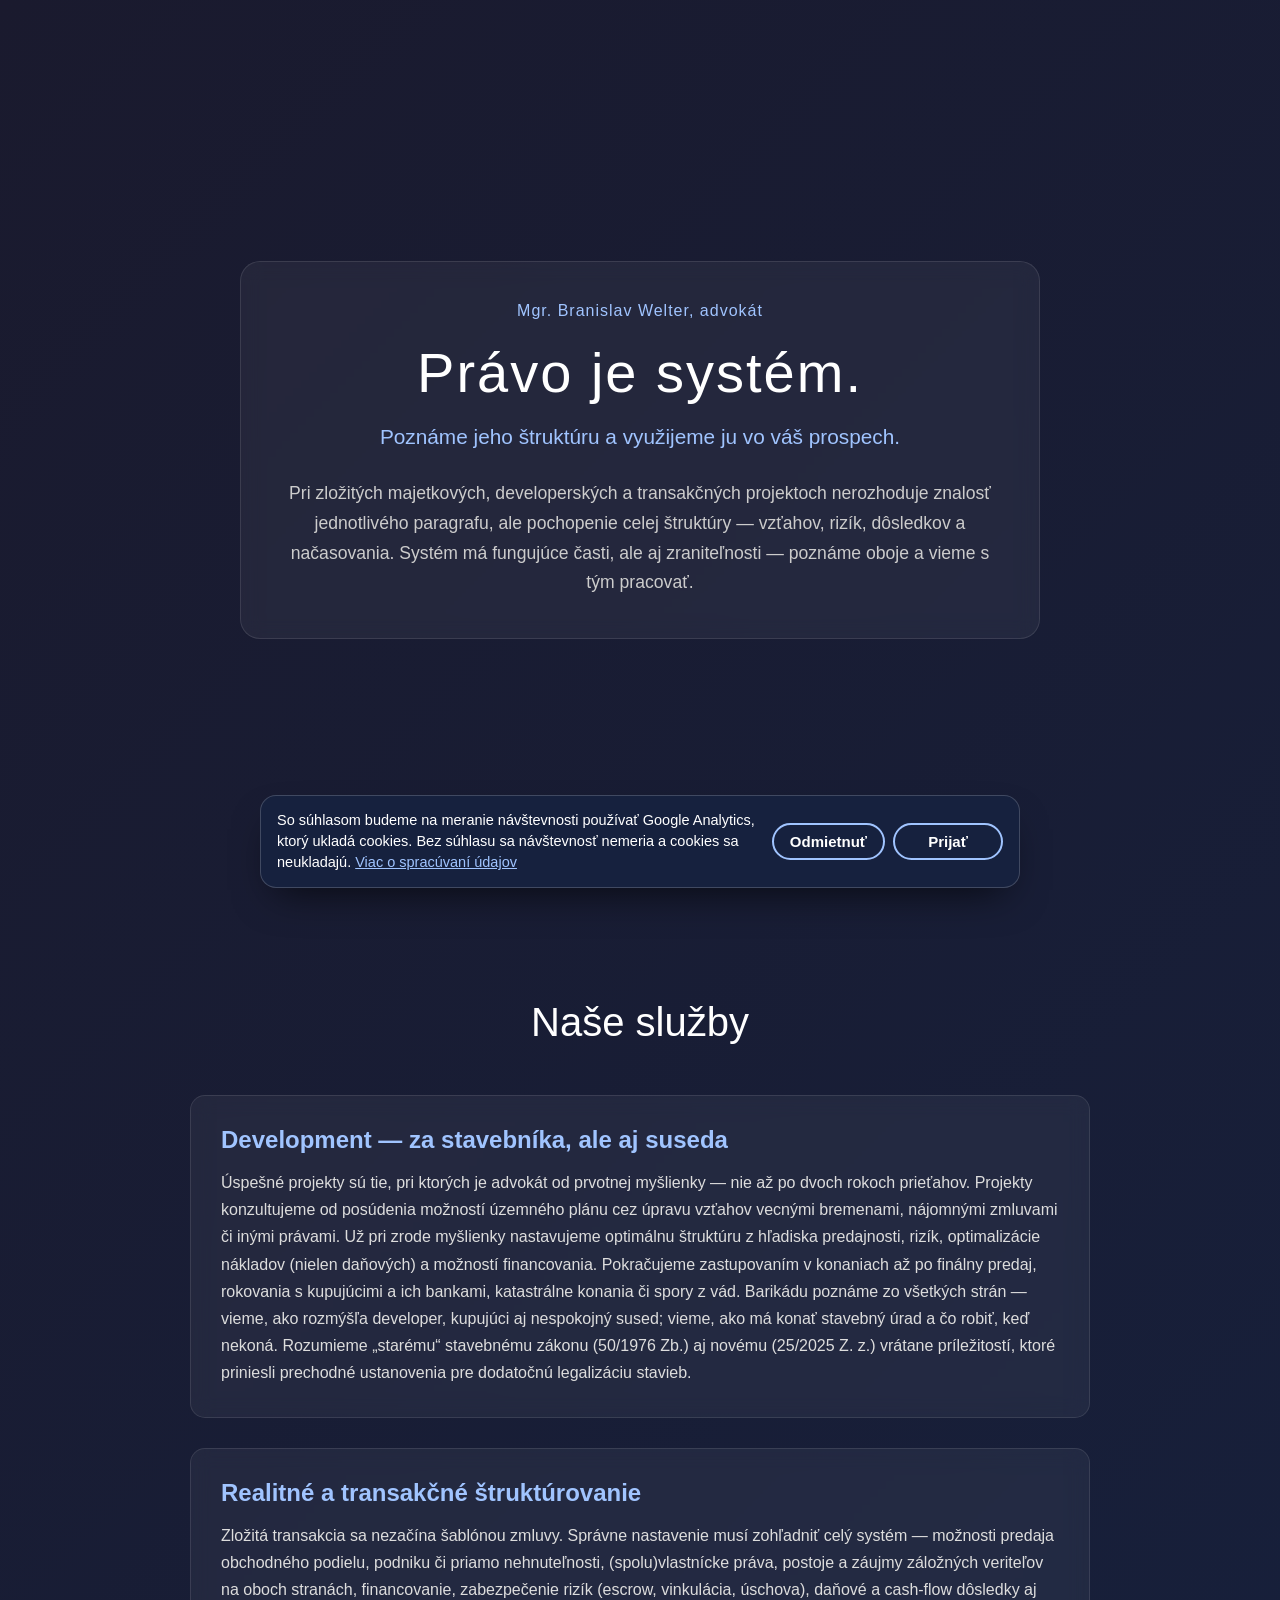
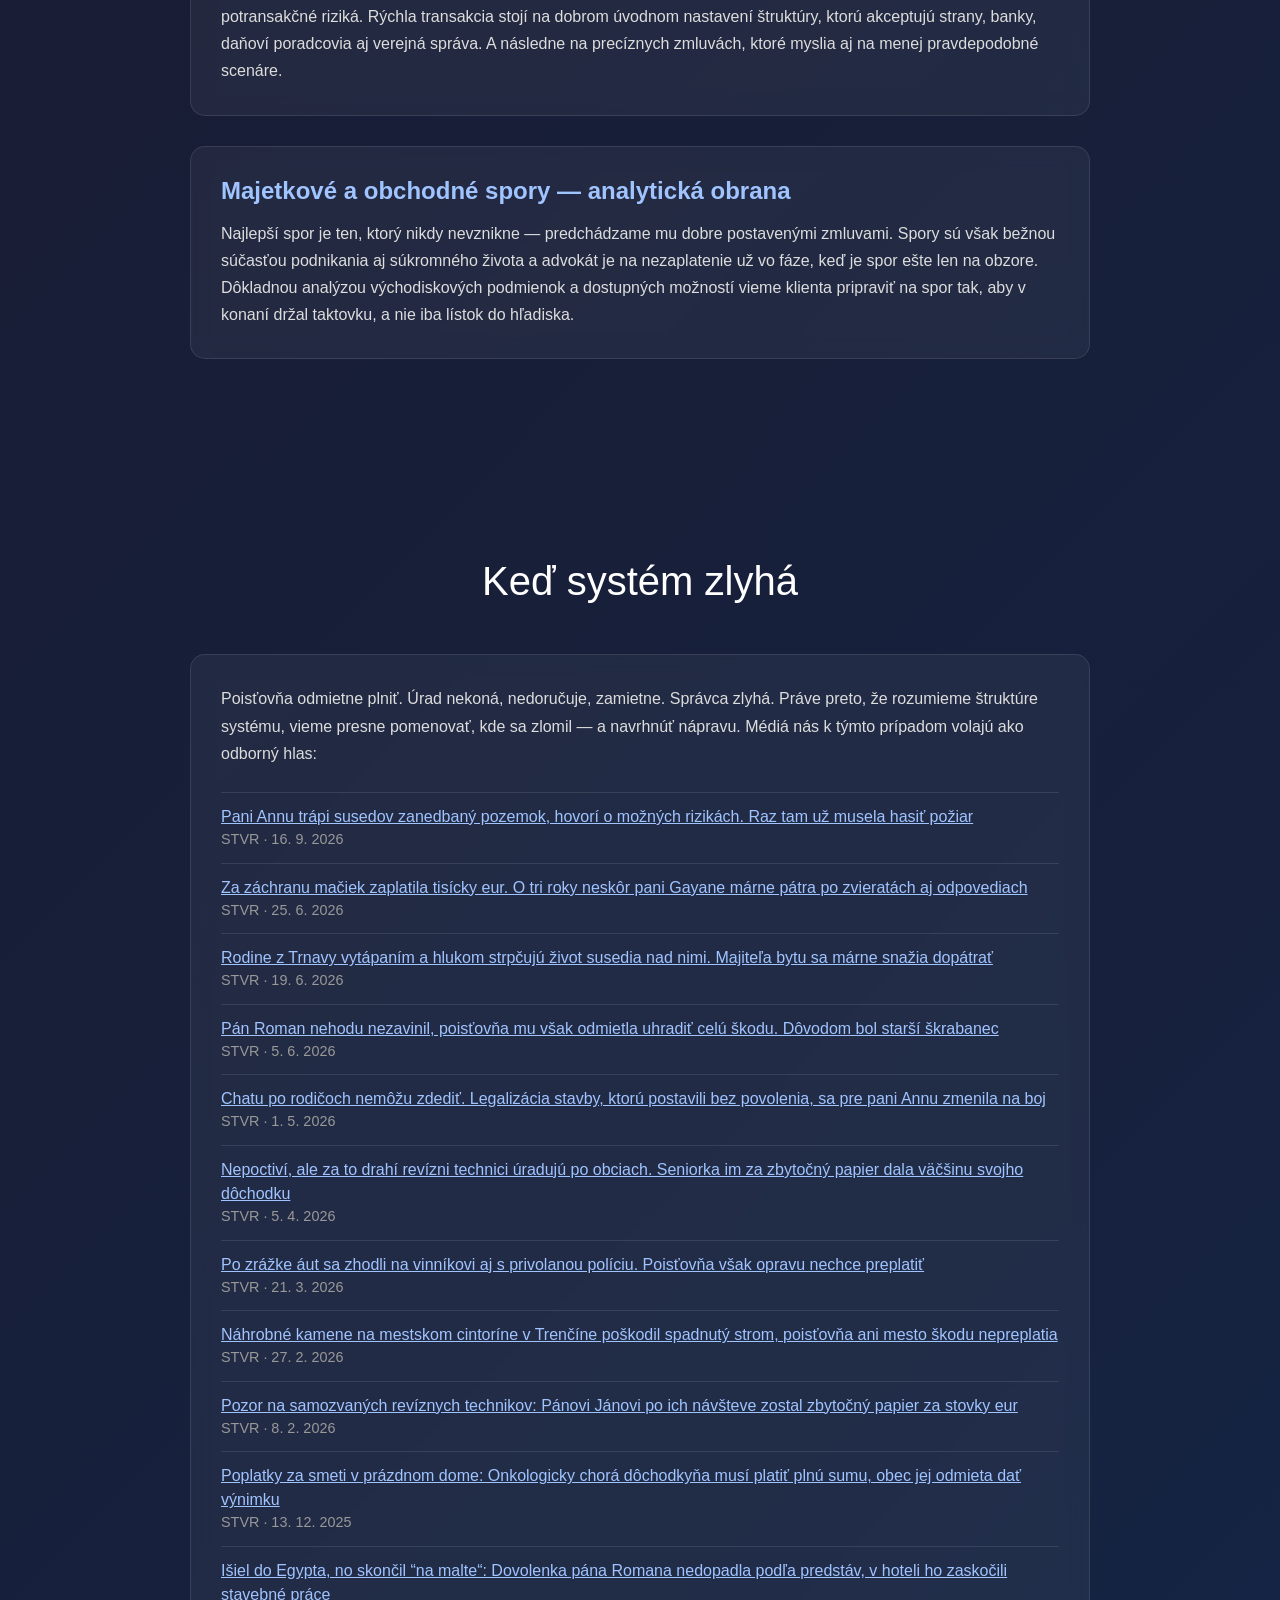
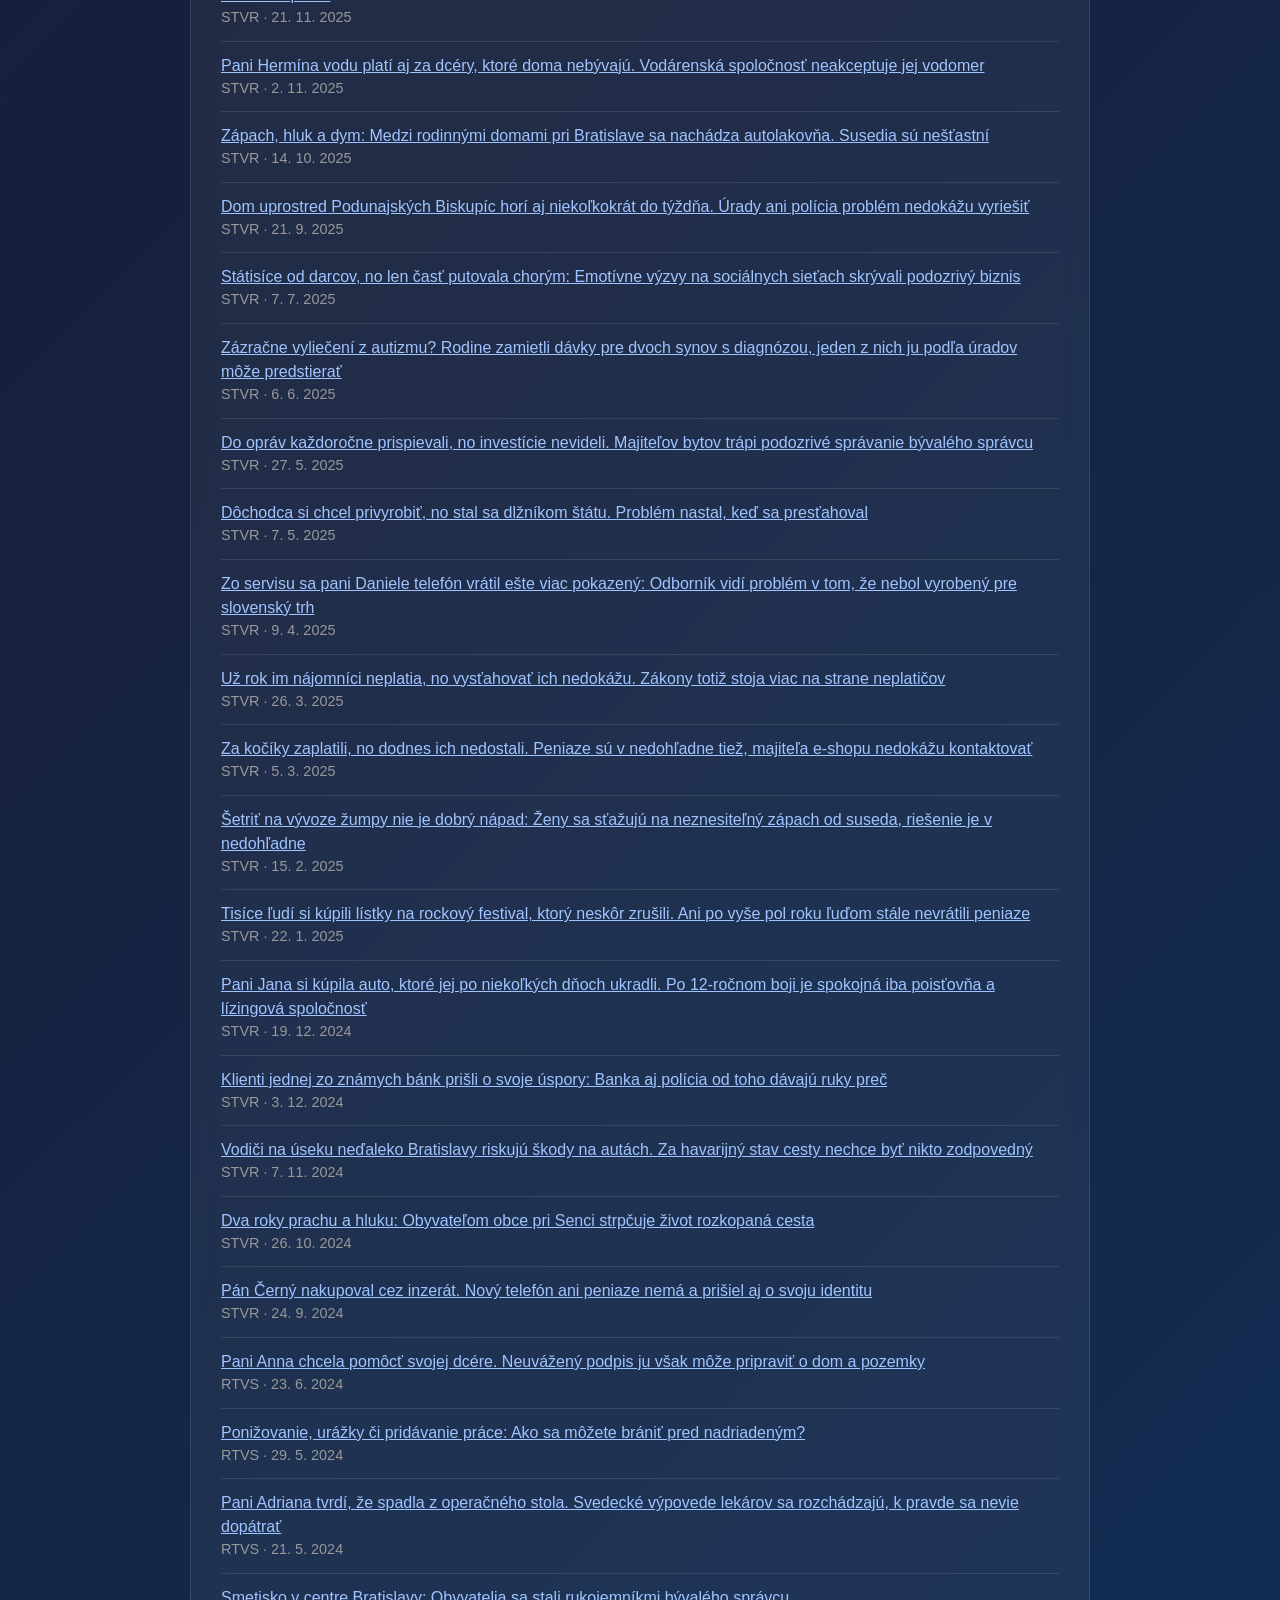
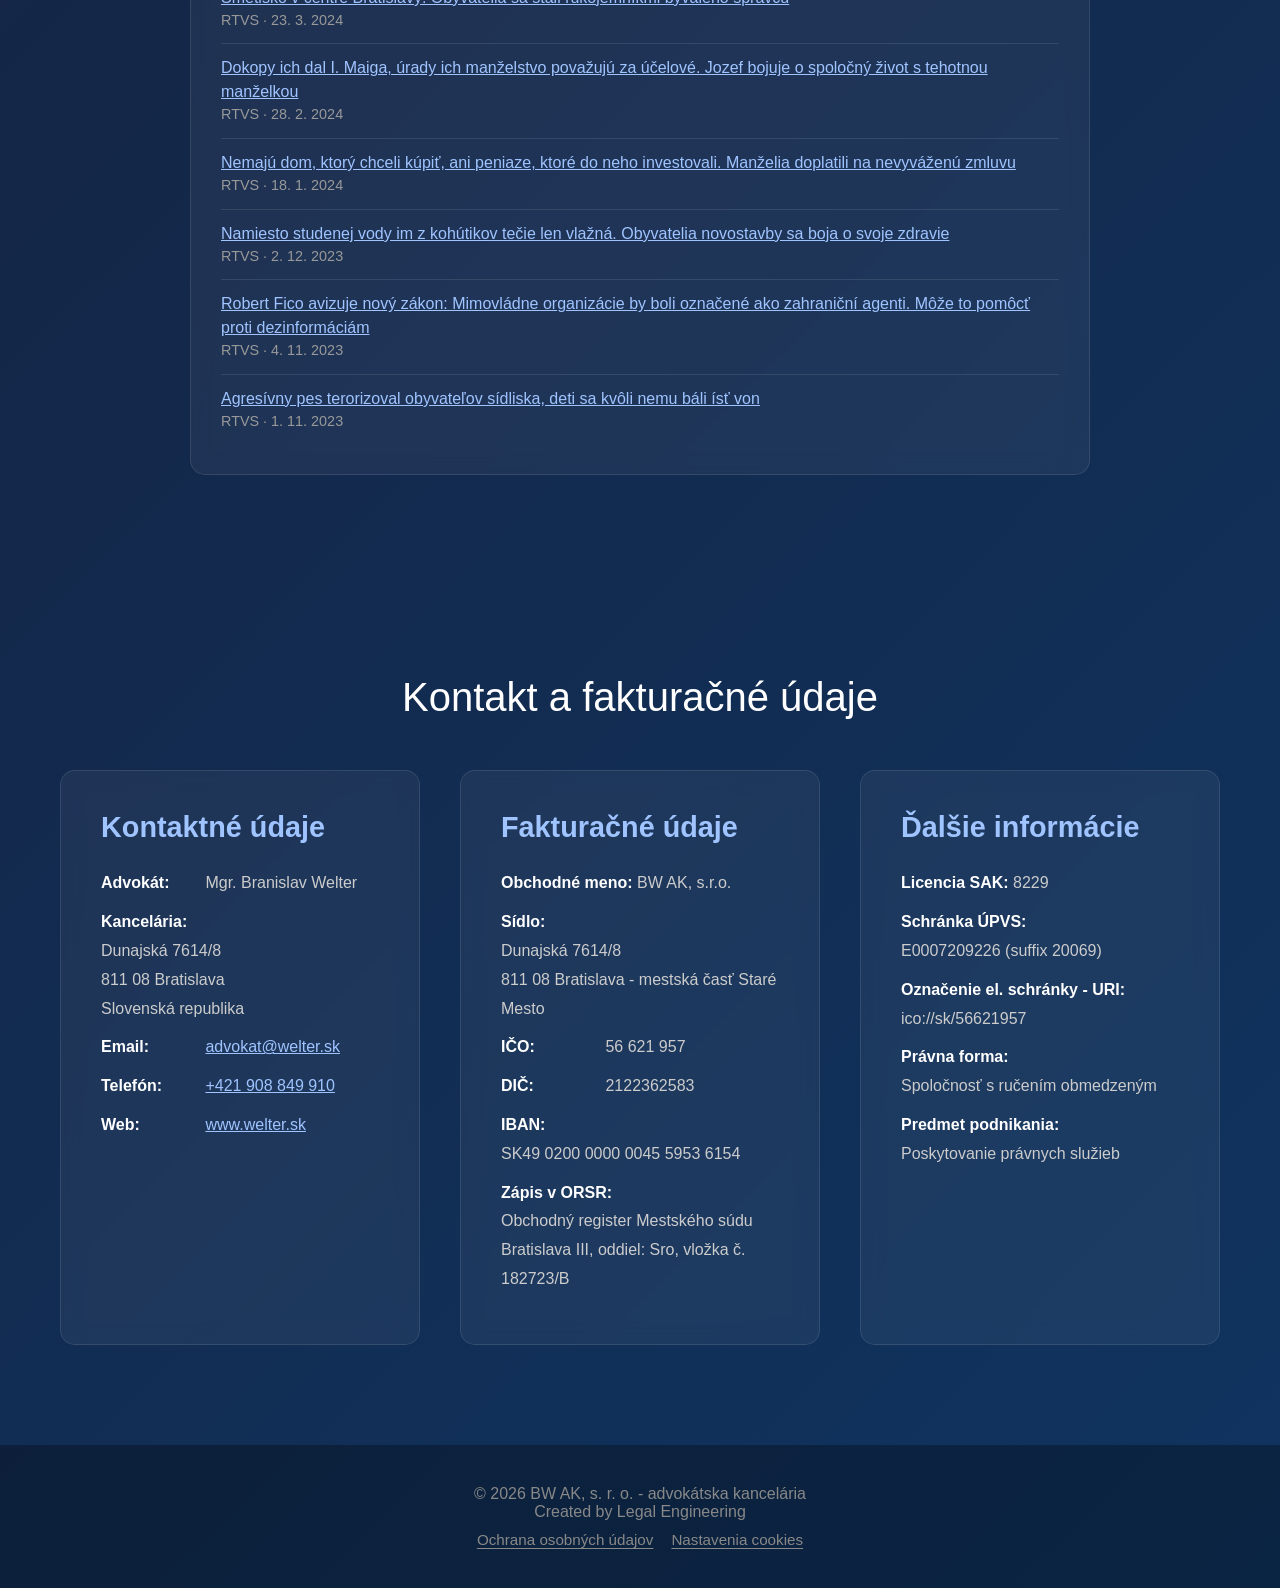
==== commit 87256893: "S5 + llms.txt: dočasne vyradené 4 výstupy zenskyweb.sk (web nedostupný) zenskyweb.sk od 2026-10-20 n" ====
--- a/index.html
+++ b/index.html
@@ -375,10 +375,6 @@
                         <li><a href="https://spravy.stvr.sk/2023/12/namiesto-studenej-vody-im-z-kohutikov-tecie-len-vlazna-obyvatelia-novostavby-sa-boja-o-svoje-zdravie/" target="_blank" rel="noopener">Namiesto studenej vody im z kohútikov tečie len vlažná. Obyvatelia novostavby sa boja o svoje zdravie</a><span class="media-src">RTVS · 2. 12. 2023</span></li>
                         <li><a href="https://spravy.stvr.sk/2023/11/robert-fico-avizoval-novy-zakon-mimovladne-organizacie-by-boli-oznacovane-ako-zahranicny-agent/" target="_blank" rel="noopener">Robert Fico avizuje nový zákon: Mimovládne organizácie by boli označené ako zahraniční agenti. Môže to pomôcť proti dezinformáciám</a><span class="media-src">RTVS · 4. 11. 2023</span></li>
                         <li><a href="https://spravy.stvr.sk/2023/11/agresivny-pes-terorizoval-obyvatelov-sidliska-deti-sa-kvoli-nemu-bali-ist-von/" target="_blank" rel="noopener">Agresívny pes terorizoval obyvateľov sídliska, deti sa kvôli nemu báli ísť von</a><span class="media-src">RTVS · 1. 11. 2023</span></li>
-                        <li><a href="https://zenskyweb.sk/advokat-branislav-welter-osudna-kytica/" target="_blank" rel="noopener">Advokát Branislav Welter: Osudná kytica</a><span class="media-src">zenskyweb.sk · 11. 4. 2023</span></li>
-                        <li><a href="https://zenskyweb.sk/advokat-branislav-welter-ked-podvodnik-podvodnikov-stiahne-pod-vodu/" target="_blank" rel="noopener">Advokát Branislav Welter: Keď podvodník podvodníkov stiahne pod vodu</a><span class="media-src">zenskyweb.sk · 2. 4. 2023</span></li>
-                        <li><a href="https://zenskyweb.sk/ked-z-vas-dlho-dlzny-dlznik-urobi-dlznika/" target="_blank" rel="noopener">Keď z vás dlho dlžný dlžník urobí dlžníka</a><span class="media-src">zenskyweb.sk · 1. 3. 2023</span></li>
-                        <li><a href="https://zenskyweb.sk/z-porodnej-saly-do-sudnej-siene/" target="_blank" rel="noopener">Z pôrodnej sály do súdnej siene</a><span class="media-src">zenskyweb.sk · 25. 2. 2023</span></li>
                     </ul>
                 </div>
             </div>
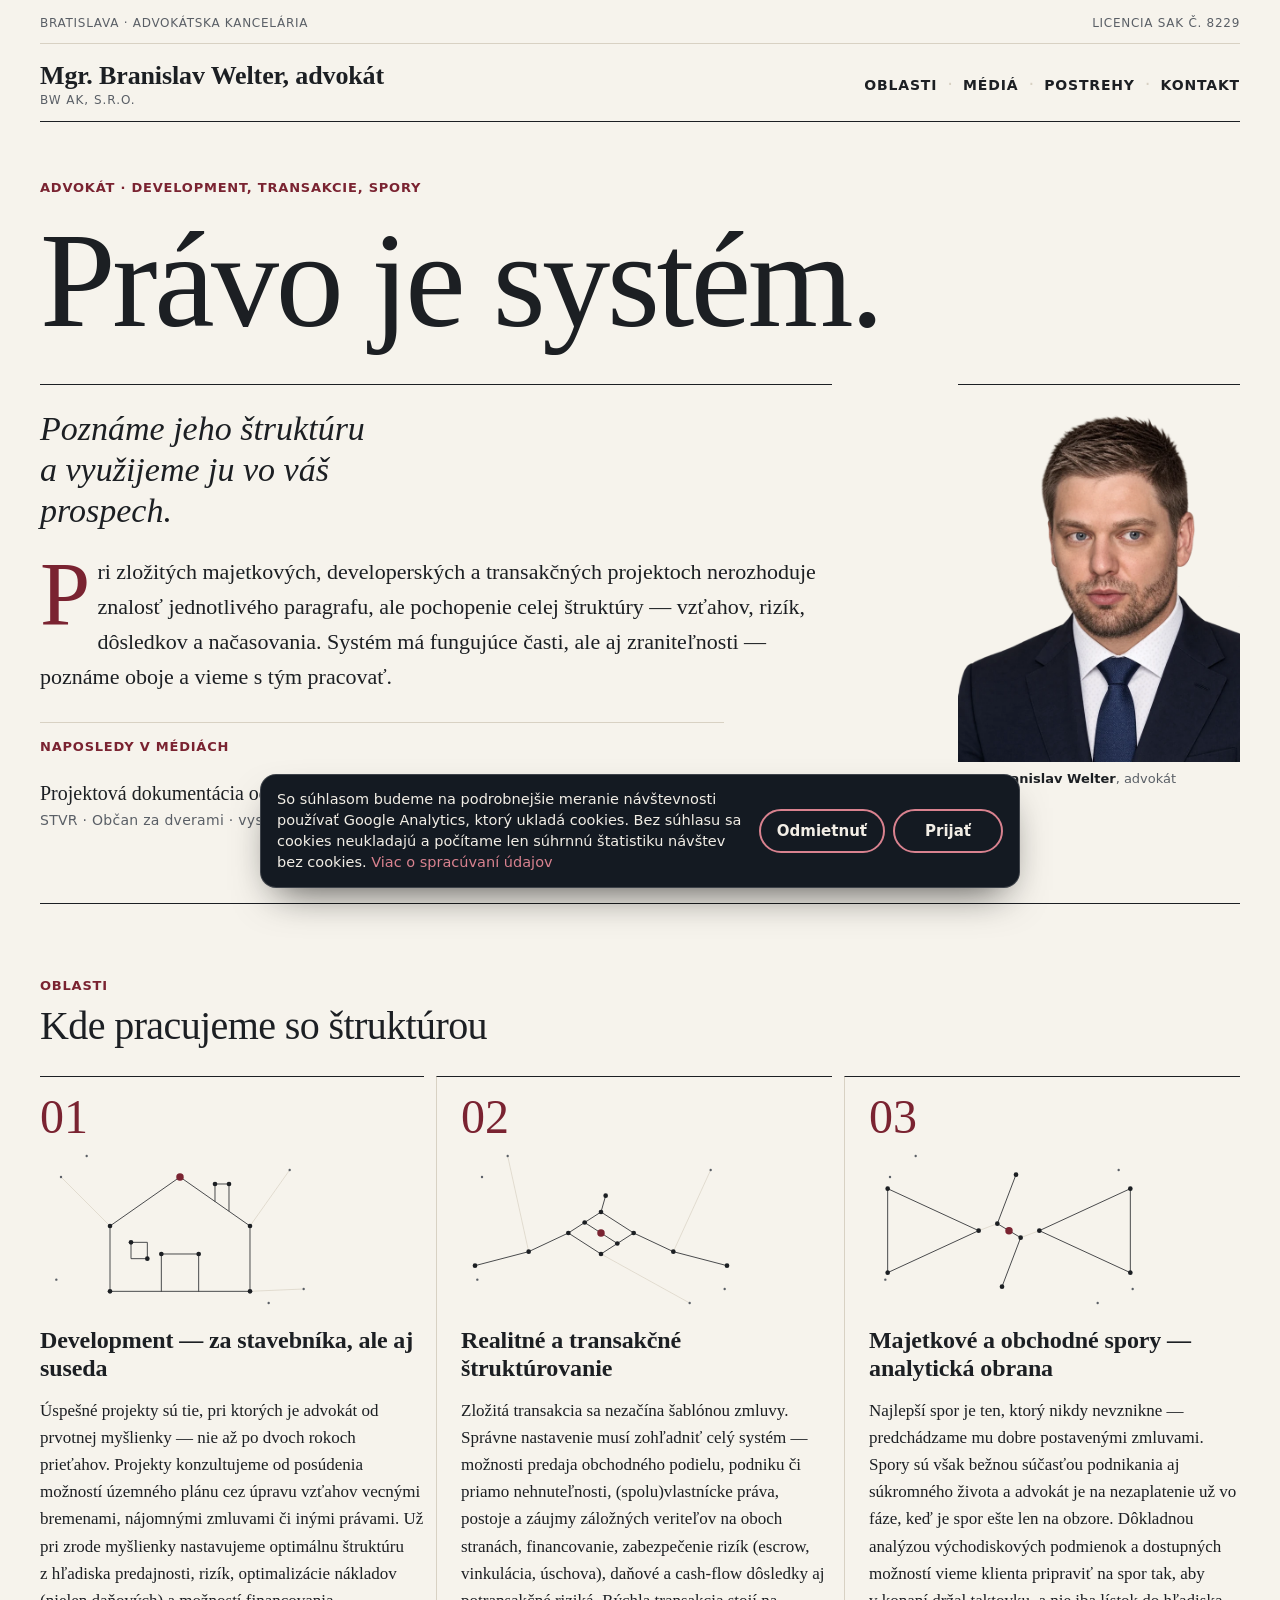
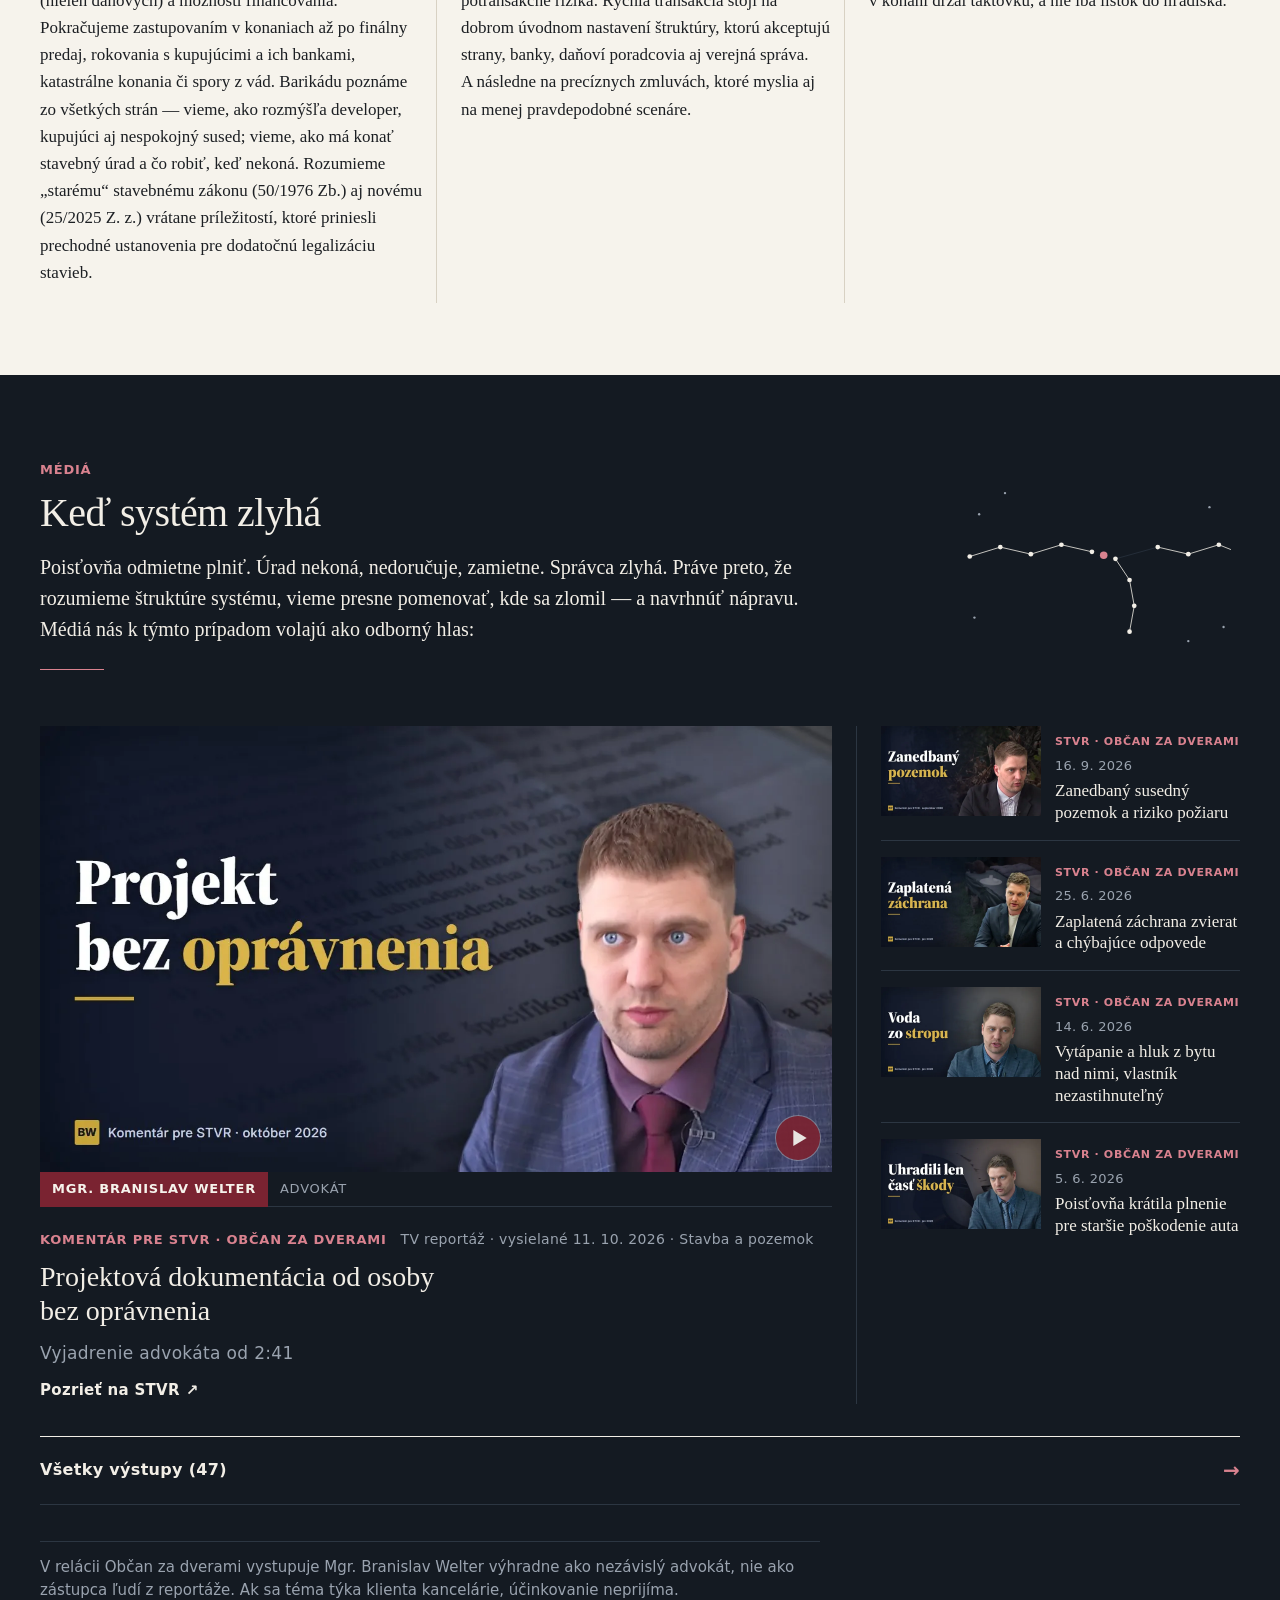
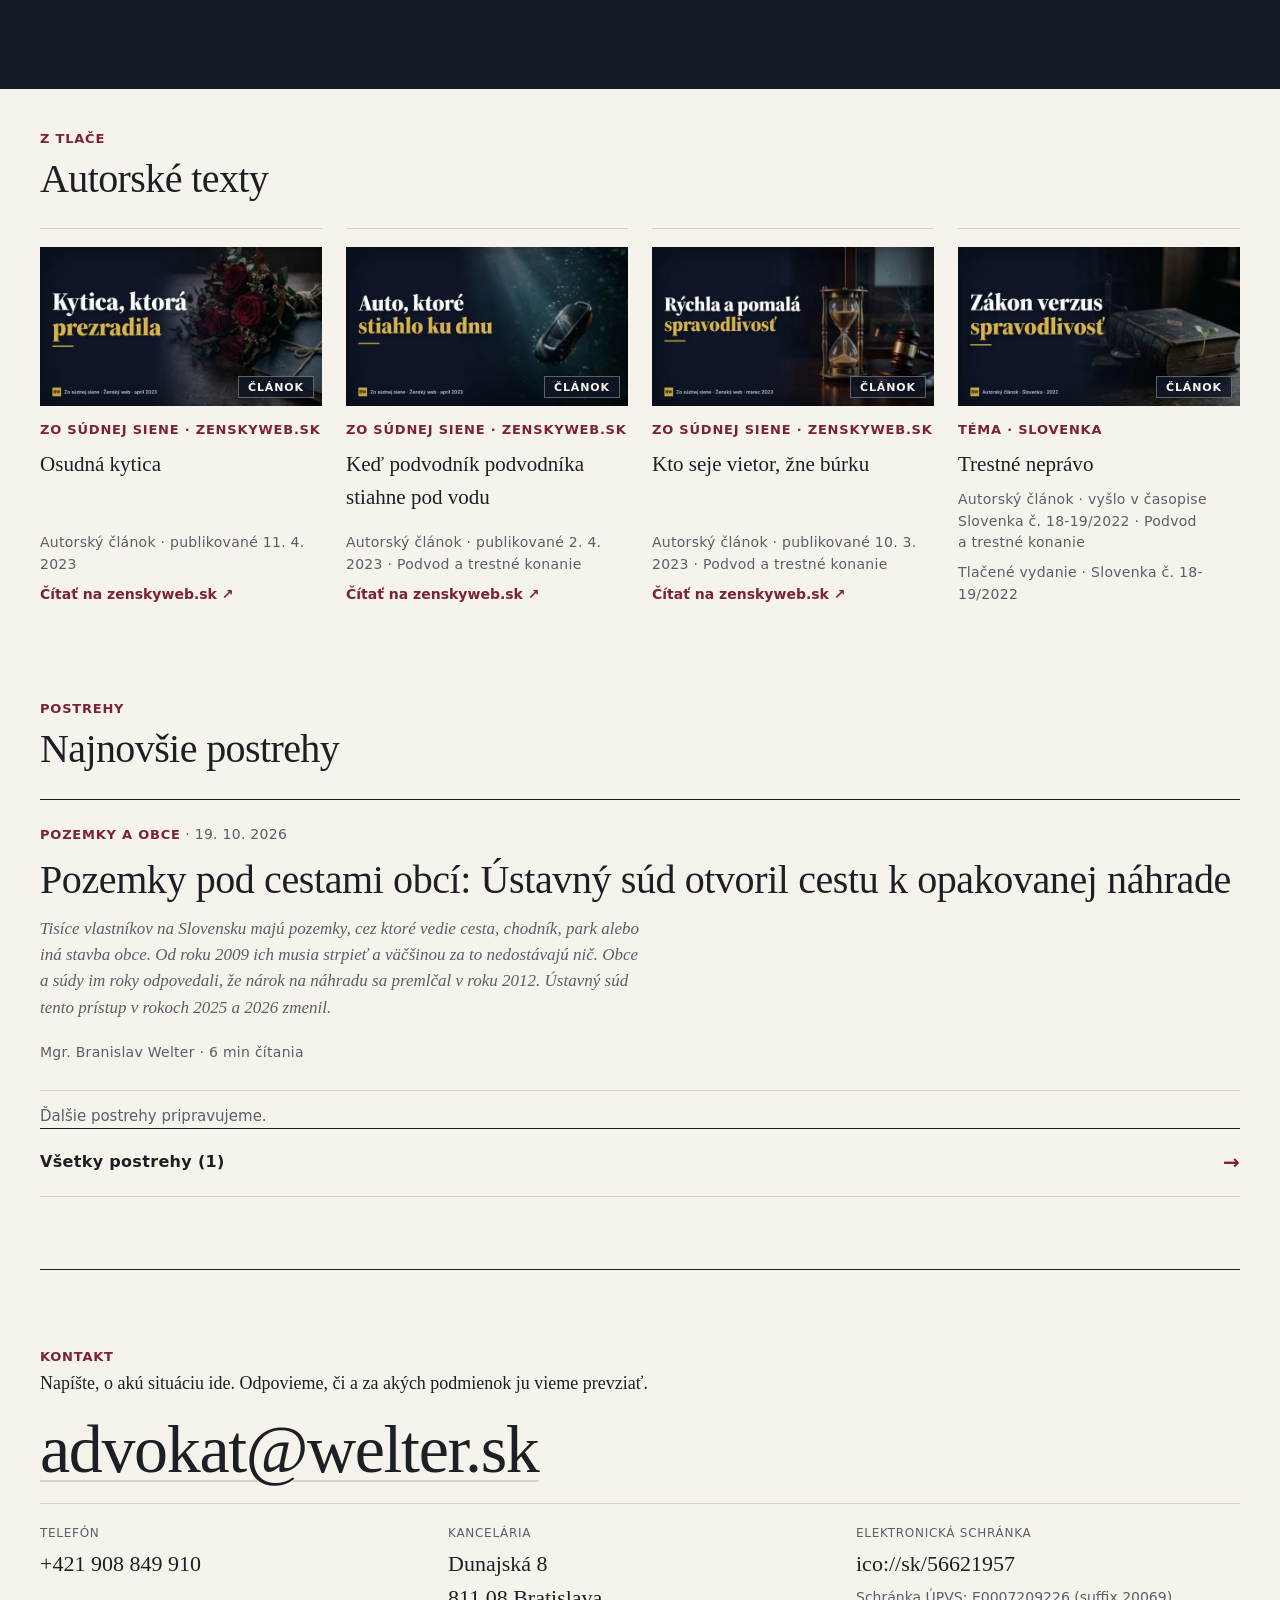
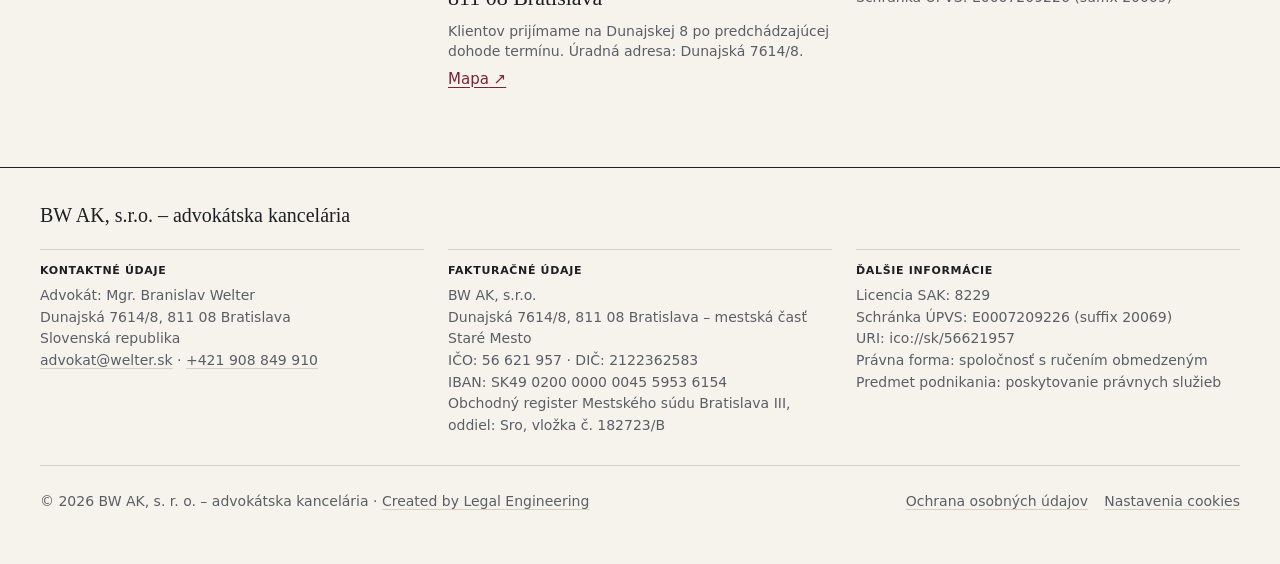
==== commit 225e7336: "Spustenie webu v4 „Večerné vydanie“ + meranie Cloudflare Web Analytics - nový úvod, archív médií (/m" ====
--- a/index.html
+++ b/index.html
@@ -1,430 +1,235 @@
-<!DOCTYPE html>
+<!doctype html>
 <html lang="sk">
 <head>
-    <meta charset="UTF-8">
-    <meta name="viewport" content="width=device-width, initial-scale=1.0">
-    <title>BW AK - Advokátska kancelária Welter</title>
-    <meta name="description" content="Mgr. Branislav Welter, advokát. Právo je systém. Poznáme jeho štruktúru a využijeme ju vo váš prospech.">
-    <link rel="canonical" href="https://www.welter.sk/">
-    <meta property="og:type" content="website">
-    <meta property="og:locale" content="sk_SK">
-    <meta property="og:site_name" content="BW AK - Advokátska kancelária Welter">
-    <meta property="og:title" content="BW AK - Advokátska kancelária Welter">
-    <meta property="og:description" content="Mgr. Branislav Welter, advokát. Právo je systém. Poznáme jeho štruktúru a využijeme ju vo váš prospech.">
-    <meta property="og:url" content="https://www.welter.sk/">
-    <script type="application/ld+json">
-    {
-      "@context": "https://schema.org",
-      "@graph": [
-        {
-          "@type": "LegalService",
-          "@id": "https://www.welter.sk/#organization",
-          "name": "BW AK, s.r.o.",
-          "legalName": "BW AK, s.r.o.",
-          "alternateName": "Advokátska kancelária Welter",
-          "description": "Mgr. Branislav Welter, advokát. Právo je systém. Poznáme jeho štruktúru a využijeme ju vo váš prospech.",
-          "url": "https://www.welter.sk/",
-          "telephone": "+421908849910",
-          "email": "advokat@welter.sk",
-          "address": {
-            "@type": "PostalAddress",
-            "streetAddress": "Dunajská 7614/8",
-            "addressLocality": "Bratislava",
-            "postalCode": "811 08",
-            "addressCountry": "SK"
-          },
-          "areaServed": "SK",
-          "identifier": {
-            "@type": "PropertyValue",
-            "name": "IČO",
-            "propertyID": "ICO",
-            "value": "56621957"
-          },
-          "knowsAbout": [
-            "Development",
-            "Realitné a transakčné štruktúrovanie",
-            "Majetkové a obchodné spory"
-          ],
-          "employee": { "@id": "https://www.welter.sk/#branislav-welter" }
-        },
-        {
-          "@type": "Person",
-          "@id": "https://www.welter.sk/#branislav-welter",
-          "name": "Mgr. Branislav Welter",
-          "honorificPrefix": "Mgr.",
-          "givenName": "Branislav",
-          "familyName": "Welter",
-          "jobTitle": "advokát",
-          "worksFor": { "@id": "https://www.welter.sk/#organization" },
-          "memberOf": {
-            "@type": "Organization",
-            "name": "Slovenská advokátska komora"
-          },
-          "identifier": {
-            "@type": "PropertyValue",
-            "name": "Licencia SAK",
-            "propertyID": "SAK",
-            "value": "8229"
-          }
-        },
-        {
-          "@type": "WebSite",
-          "@id": "https://www.welter.sk/#website",
-          "name": "BW AK - Advokátska kancelária Welter",
-          "url": "https://www.welter.sk/",
-          "inLanguage": "sk",
-          "publisher": { "@id": "https://www.welter.sk/#organization" }
-        }
-      ]
-    }
-    </script>
-    <!-- Google Analytics 4 + Consent Mode v2: všetko „denied“; gtag.js sa načíta až po kliknutí na Prijať (consent.js) -->
-    <script>
-    window.CONSENT_CFG={key:'welter_consent_v1',ga:'G-4FHE8V2S4T'};
-    window.dataLayer=window.dataLayer||[];function gtag(){dataLayer.push(arguments);}
-    gtag('consent','default',{ad_storage:'denied',ad_user_data:'denied',ad_personalization:'denied',analytics_storage:'denied',functionality_storage:'denied',personalization_storage:'denied',security_storage:'granted',wait_for_update:500});
-    gtag('set','ads_data_redaction',true);
-    try{if(localStorage.getItem(CONSENT_CFG.key)==='granted')gtag('consent','update',{analytics_storage:'granted'});}catch(e){}
-    gtag('js',new Date());
-    gtag('config','G-4FHE8V2S4T',{allow_google_signals:false,allow_ad_personalization_signals:false});
-    </script>
-    <style>
-        :root{--cb-bg:#16213e;--cb-fg:#fff;--cb-accent:#a0c4ff;--cb-font:'Segoe UI', Tahoma, Geneva, Verdana, sans-serif}
-        .foot-links{display:flex;flex-wrap:wrap;justify-content:center;gap:6px 18px;margin-top:10px;font-size:.95em}
-        .foot-links a,.foot-links button{color:#888;background:none;border:0;padding:0;font:inherit;cursor:pointer;text-decoration:underline;text-underline-offset:3px}
-        .foot-links a:hover,.foot-links button:hover{color:#a0c4ff}
-    </style>
-    <style>
-        * {
-            margin: 0;
-            padding: 0;
-            box-sizing: border-box;
-        }
-
-        body {
-            font-family: 'Segoe UI', Tahoma, Geneva, Verdana, sans-serif;
-            overflow-x: hidden;
-            background: linear-gradient(135deg, #1a1a2e 0%, #16213e 50%, #0f3460 100%);
-            color: #fff;
-        }
-
-        .content {
-            position: relative;
-            z-index: 2;
-            min-height: 100vh;
-        }
-
-        .hero {
-            min-height: 100vh;
-            display: flex;
-            align-items: center;
-            justify-content: center;
-            text-align: center;
-            position: relative;
-        }
-
-        .hero-content {
-            max-width: 800px;
-            padding: 40px;
-            background: rgba(255, 255, 255, 0.05);
-            backdrop-filter: blur(10px);
-            border-radius: 20px;
-            border: 1px solid rgba(255, 255, 255, 0.1);
-        }
-
-        .hero h1 {
-            font-size: 3.5em;
-            font-weight: 300;
-            margin-bottom: 20px;
-            letter-spacing: 2px;
-        }
-
-        .hero .eyebrow {
-            font-size: 1em;
-            color: #a0c4ff;
-            letter-spacing: 1px;
-            margin-bottom: 20px;
-        }
-
-        .hero .lead {
-            font-size: 1.1em;
-            line-height: 1.7;
-            color: #ccc;
-        }
-
-        .hero .subtitle {
-            font-size: 1.3em;
-            color: #a0c4ff;
-            margin-bottom: 30px;
-            font-weight: 300;
-        }
-
-        .hero .quote {
-            font-style: italic;
-            font-size: 1.1em;
-            color: #ccc;
-            margin-top: 30px;
-            padding-top: 30px;
-            border-top: 1px solid rgba(255, 255, 255, 0.2);
-        }
-
-        section {
-            padding: 100px 20px;
-            max-width: 1200px;
-            margin: 0 auto;
-        }
-
-        .section-title {
-            font-size: 2.5em;
-            margin-bottom: 50px;
-            text-align: center;
-            font-weight: 300;
-            color: #fff;
-        }
-
-        .services-grid {
-            display: grid;
-            grid-template-columns: repeat(auto-fit, minmax(280px, 1fr));
-            gap: 30px;
-            margin-top: 50px;
-        }
-
-        .service-card {
-            background: rgba(255, 255, 255, 0.05);
-            backdrop-filter: blur(10px);
-            padding: 30px;
-            border-radius: 15px;
-            border: 1px solid rgba(255, 255, 255, 0.1);
-            transition: transform 0.3s, box-shadow 0.3s;
-        }
-
-        .service-card:hover {
-            transform: translateY(-10px);
-            box-shadow: 0 20px 40px rgba(0, 0, 0, 0.3);
-            background: rgba(255, 255, 255, 0.08);
-        }
-
-        .services-stack {
-            grid-template-columns: 1fr;
-            max-width: 900px;
-            margin-left: auto;
-            margin-right: auto;
-        }
-
-        .service-card p {
-            line-height: 1.7;
-            color: #ddd;
-        }
-
-        .media-list {
-            list-style: none;
-            margin-top: 25px;
-        }
-
-        .media-list li {
-            padding: 12px 0;
-            border-top: 1px solid rgba(255, 255, 255, 0.1);
-            line-height: 1.5;
-        }
-
-        .media-list a {
-            color: #a0c4ff;
-        }
-
-        .media-list .media-src {
-            display: block;
-            font-size: .9em;
-            color: #999;
-        }
-
-        .service-card h3 {
-            font-size: 1.5em;
-            margin-bottom: 15px;
-            color: #a0c4ff;
-        }
-
-        .contact-grid {
-            display: grid;
-            grid-template-columns: repeat(auto-fit, minmax(350px, 1fr));
-            gap: 40px;
-            margin-top: 50px;
-        }
-
-        .contact-card {
-            background: rgba(255, 255, 255, 0.05);
-            backdrop-filter: blur(10px);
-            padding: 40px;
-            border-radius: 15px;
-            border: 1px solid rgba(255, 255, 255, 0.1);
-        }
-
-        .contact-card h3 {
-            font-size: 1.8em;
-            margin-bottom: 25px;
-            color: #a0c4ff;
-        }
-
-        .contact-card p {
-            line-height: 1.8;
-            margin-bottom: 10px;
-            color: #ccc;
-        }
-
-        .contact-card strong {
-            color: #fff;
-            display: inline-block;
-            min-width: 100px;
-        }
-
-        footer {
-            text-align: center;
-            padding: 40px 20px;
-            background: rgba(0, 0, 0, 0.3);
-            color: #888;
-        }
-
-        @media (max-width: 768px) {
-            .hero h1 {
-                font-size: 2em;
-            }
-
-            .hero .subtitle {
-                font-size: 1em;
-            }
-
-            .section-title {
-                font-size: 1.8em;
-            }
-
-            .contact-grid {
-                grid-template-columns: 1fr;
-            }
-        }
-    </style>
+<meta charset="utf-8">
+<meta name="viewport" content="width=device-width, initial-scale=1">
+<title>Mgr. Branislav Welter, advokát – BW AK, s.r.o.</title>
+<meta name="description" content="Mgr. Branislav Welter, advokát. Právo je systém. Poznáme jeho štruktúru a využijeme ju vo váš prospech.">
+<link rel="canonical" href="https://www.welter.sk/">
+<meta property="og:type" content="website">
+<meta property="og:locale" content="sk_SK">
+<meta property="og:site_name" content="BW AK, s.r.o. – Mgr. Branislav Welter, advokát">
+<meta property="og:title" content="Mgr. Branislav Welter, advokát – BW AK, s.r.o.">
+<meta property="og:description" content="Mgr. Branislav Welter, advokát. Právo je systém. Poznáme jeho štruktúru a využijeme ju vo váš prospech.">
+<meta property="og:url" content="https://www.welter.sk/">
+<meta property="og:image" content="https://www.welter.sk/img/og/default.png">
+<meta property="og:image:width" content="1200">
+<meta property="og:image:height" content="630">
+<meta name="twitter:card" content="summary_large_image">
+<meta name="google-site-verification" content="YuTNLat4l-LSfKZumuhfcNQsMhPYsTXLqkfn867ME5I">
+<meta name="theme-color" content="#F6F3EC">
+<link rel="preload" href="/assets/fonts/Newsreader-normal-latin.woff2" as="font" type="font/woff2" crossorigin>
+<link rel="preload" href="/assets/fonts/Newsreader-normal-latin-ext.woff2" as="font" type="font/woff2" crossorigin>
+<link rel="preload" href="/assets/fonts/SourceSans3-normal-latin.woff2" as="font" type="font/woff2" crossorigin>
+<link rel="stylesheet" href="/assets/css/fonts.css">
+<link rel="stylesheet" href="/assets/css/site.css">
+<link rel="icon" href="/favicon.svg" type="image/svg+xml">
+<link rel="alternate" type="application/rss+xml" title="Postrehy – welter.sk" href="/feed.xml">
+<script type="application/ld+json">{"@context":"https://schema.org","@graph":[{"@type":"LegalService","@id":"https://www.welter.sk/#organization","name":"BW AK, s.r.o.","legalName":"BW AK, s.r.o.","alternateName":"Advokátska kancelária Welter","description":"Mgr. Branislav Welter, advokát. Právo je systém. Poznáme jeho štruktúru a využijeme ju vo váš prospech.","url":"https://www.welter.sk/","telephone":"+421908849910","email":"advokat@welter.sk","image":"https://www.welter.sk/img/og/default.png","address":{"@type":"PostalAddress","streetAddress":"Dunajská 7614/8","addressLocality":"Bratislava","postalCode":"811 08","addressCountry":"SK"},"areaServed":"SK","priceRange":"na dohodu","identifier":{"@type":"PropertyValue","name":"IČO","propertyID":"ICO","value":"56621957"},"knowsAbout":["Development","Realitné a transakčné štruktúrovanie","Majetkové a obchodné spory"],"employee":{"@id":"https://www.welter.sk/#branislav-welter"},"founder":{"@id":"https://www.welter.sk/#branislav-welter"}},{"@type":"Person","@id":"https://www.welter.sk/#branislav-welter","name":"Mgr. Branislav Welter","honorificPrefix":"Mgr.","givenName":"Branislav","familyName":"Welter","jobTitle":"advokát","worksFor":{"@id":"https://www.welter.sk/#organization"},"url":"https://www.welter.sk/","memberOf":{"@type":"Organization","name":"Slovenská advokátska komora","url":"https://www.sak.sk/"},"identifier":{"@type":"PropertyValue","name":"Licencia SAK","propertyID":"SAK","value":"8229"},"subjectOf":[{"@id":"https://www.welter.sk/media/#stvr-2026-10-11-projekty-bez-opravnenia"},{"@id":"https://www.welter.sk/media/#stvr-2026-09-16-zanedbany-pozemok"},{"@id":"https://www.welter.sk/media/#stvr-2026-06-25-zachrana-maciek"},{"@id":"https://www.welter.sk/media/#stvr-2026-06-14-vytapanie-susedia"},{"@id":"https://www.welter.sk/media/#stvr-2026-04-15-auto-poskodene-skodova-udalost"},{"@id":"https://www.welter.sk/media/#stvr-2026-04-24-amnestia-chatka"},{"@id":"https://www.welter.sk/media/#stvr-2026-03-29-predrazene-revizie"},{"@id":"https://www.welter.sk/media/#stvr-2026-03-21-banovce-dodavka-poistovna"},{"@id":"https://www.welter.sk/media/#stvr-2026-02-27-nahrobne-kamene-trencin"},{"@id":"https://www.welter.sk/media/#stvr-2026-02-08-samozvani-revizni-technici"},{"@id":"https://www.welter.sk/media/#stvr-2025-12-07-poplatok-za-odpad"},{"@id":"https://www.welter.sk/media/#stvr-2025-09-19-reklamacia-dovolenka"},{"@id":"https://www.welter.sk/media/#stvr-2025-10-26-vodomer-platba-za-vodu"},{"@id":"https://www.welter.sk/media/#stvr-2025-10-dunajska-luzna-autolakovna"},{"@id":"https://www.welter.sk/media/#stvr-2025-09-21-opakovane-poziare-domu"},{"@id":"https://www.welter.sk/media/#stvr-2025-06-22-zbierky-darcovia"},{"@id":"https://www.welter.sk/media/#stvr-2025-06-01-zamietnute-prispevky"},{"@id":"https://www.welter.sk/media/#stvr-2025-05-25-fond-oprav-spravca"},{"@id":"https://www.welter.sk/media/#stvr-2025-05-04-socialna-poistovna-dlh"},{"@id":"https://www.welter.sk/media/#stvr-2025-04-06-reklamacia-telefonu"},{"@id":"https://www.welter.sk/media/#stvr-2025-03-23-neplatiaci-najomnici"},{"@id":"https://www.welter.sk/media/#stvr-2025-03-02-eshop-nedodany-tovar"},{"@id":"https://www.welter.sk/media/#stvr-2025-02-09-zumpa-sused"},{"@id":"https://www.welter.sk/media/#stvr-2025-01-19-zruseny-festival"},{"@id":"https://www.welter.sk/media/#stvr-2024-12-15-ukradnute-auto-lizing"},{"@id":"https://www.welter.sk/media/#stvr-2024-12-01-podvod-uspory-banka"},{"@id":"https://www.welter.sk/media/#stvr-2024-11-07-havarijna-cesta"},{"@id":"https://www.welter.sk/media/#stvr-2024-10-26-rozkopana-cesta"},{"@id":"https://www.welter.sk/media/#rtvs-2024-09-24-inzerat-zneuzita-identita"},{"@id":"https://www.welter.sk/media/#rtvs-2024-06-17-rucenie-dom"},{"@id":"https://www.welter.sk/media/#rtvs-2024-05-26-sikana-na-pracovisku"},{"@id":"https://www.welter.sk/media/#rtvs-2024-05-12-pad-pocas-operacie"},{"@id":"https://www.welter.sk/media/#rtvs-2024-03-24-smetisko-bratislava-rukojemnici"},{"@id":"https://www.welter.sk/media/#rtvs-2024-02-28-ucelove-manzelstvo"},{"@id":"https://www.welter.sk/media/#rtvs-2024-01-14-nevyvazena-zmluva-dom"},{"@id":"https://www.welter.sk/media/#rtvs-2023-12-03-namiesto-studenej-vlazna-voda"},{"@id":"https://www.welter.sk/media/#rtvs-2023-11-04-zakon-mimovladne-organizacie"},{"@id":"https://www.welter.sk/media/#rtvs-2023-11-01-agresivny-pes"},{"@id":"https://www.welter.sk/media/#zenskyweb-2023-02-02-ruka-podava-ruze"},{"@id":"https://www.welter.sk/media/#zenskyweb-2023-01-26-podvodnik-pod-vodu"},{"@id":"https://www.welter.sk/media/#zenskyweb-2023-03-10-kto-do-teba-granatom"},{"@id":"https://www.welter.sk/media/#zenskyweb-2023-01-12-dlho-dlzny-dlznik"},{"@id":"https://www.welter.sk/media/#zenskyweb-2023-01-02-z-porodnej-saly"},{"@id":"https://www.welter.sk/media/#slovenka-2022-trestne-nepravo"},{"@id":"https://www.welter.sk/media/#slovenka-2022-diskriminacia-veku"},{"@id":"https://www.welter.sk/media/#slovenka-2022-mozem-deti-vydedit"},{"@id":"https://www.welter.sk/media/#emma-2021-02-podnikanie-byrokracia"}],"image":"https://www.welter.sk/img/portret.jpg"},{"@type":"WebSite","@id":"https://www.welter.sk/#website","name":"welter.sk","url":"https://www.welter.sk/","inLanguage":"sk","publisher":{"@id":"https://www.welter.sk/#organization"}},{"@type":"WebPage","@id":"https://www.welter.sk/#webpage","url":"https://www.welter.sk/","name":"Mgr. Branislav Welter, advokát – BW AK, s.r.o.","isPartOf":{"@id":"https://www.welter.sk/#website"},"about":{"@id":"https://www.welter.sk/#organization"},"inLanguage":"sk"}]}</script>
+<script>
+window.CONSENT_CFG={key:'welter_consent_v1',ga:'G-4FHE8V2S4T'};
+window.dataLayer=window.dataLayer||[];function gtag(){dataLayer.push(arguments);}
+gtag('consent','default',{ad_storage:'denied',ad_user_data:'denied',ad_personalization:'denied',analytics_storage:'denied',functionality_storage:'denied',personalization_storage:'denied',security_storage:'granted',wait_for_update:500});
+gtag('set','ads_data_redaction',true);
+try{if(localStorage.getItem(CONSENT_CFG.key)==='granted')gtag('consent','update',{analytics_storage:'granted'});}catch(e){}
+gtag('js',new Date());
+gtag('config','G-4FHE8V2S4T',{allow_google_signals:false,allow_ad_personalization_signals:false});
+</script>
 </head>
 <body>
-
-    <div class="content">
-        <section class="hero">
-            <div class="hero-content">
-                <p class="eyebrow">Mgr. Branislav Welter, advokát</p>
-                <h1>Právo je systém.</h1>
-                <p class="subtitle">Poznáme jeho štruktúru a využijeme ju vo váš prospech.</p>
-                <p class="lead">Pri zložitých majetkových, developerských a transakčných projektoch nerozhoduje znalosť jednotlivého paragrafu, ale pochopenie celej štruktúry — vzťahov, rizík, dôsledkov a načasovania. Systém má fungujúce časti, ale aj zraniteľnosti — poznáme oboje a vieme s tým pracovať.</p>
-            </div>
-        </section>
-
-        <section id="services">
-            <h2 class="section-title">Naše služby</h2>
-            <div class="services-grid services-stack">
-                <div class="service-card">
-                    <h3>Development — za stavebníka, ale aj suseda</h3>
-                    <p>Úspešné projekty sú tie, pri ktorých je advokát od prvotnej myšlienky — nie až po dvoch rokoch prieťahov. Projekty konzultujeme od posúdenia možností územného plánu cez úpravu vzťahov vecnými bremenami, nájomnými zmluvami či inými právami. Už pri zrode myšlienky nastavujeme optimálnu štruktúru z hľadiska predajnosti, rizík, optimalizácie nákladov (nielen daňových) a možností financovania. Pokračujeme zastupovaním v konaniach až po finálny predaj, rokovania s kupujúcimi a ich bankami, katastrálne konania či spory z vád. Barikádu poznáme zo všetkých strán — vieme, ako rozmýšľa developer, kupujúci aj nespokojný sused; vieme, ako má konať stavebný úrad a čo robiť, keď nekoná. Rozumieme „starému“ stavebnému zákonu (50/1976 Zb.) aj novému (25/2025 Z. z.) vrátane príležitostí, ktoré priniesli prechodné ustanovenia pre dodatočnú legalizáciu stavieb.</p>
-                </div>
-                <div class="service-card">
-                    <h3>Realitné a transakčné štruktúrovanie</h3>
-                    <p>Zložitá transakcia sa nezačína šablónou zmluvy. Správne nastavenie musí zohľadniť celý systém — možnosti predaja obchodného podielu, podniku či priamo nehnuteľnosti, (spolu)vlastnícke práva, postoje a záujmy záložných veriteľov na oboch stranách, financovanie, zabezpečenie rizík (escrow, vinkulácia, úschova), daňové a cash-flow dôsledky aj potransakčné riziká. Rýchla transakcia stojí na dobrom úvodnom nastavení štruktúry, ktorú akceptujú strany, banky, daňoví poradcovia aj verejná správa. A následne na precíznych zmluvách, ktoré myslia aj na menej pravdepodobné scenáre.</p>
-                </div>
-                <div class="service-card">
-                    <h3>Majetkové a obchodné spory — analytická obrana</h3>
-                    <p>Najlepší spor je ten, ktorý nikdy nevznikne — predchádzame mu dobre postavenými zmluvami. Spory sú však bežnou súčasťou podnikania aj súkromného života a advokát je na nezaplatenie už vo fáze, keď je spor ešte len na obzore. Dôkladnou analýzou východiskových podmienok a dostupných možností vieme klienta pripraviť na spor tak, aby v konaní držal taktovku, a nie iba lístok do hľadiska.</p>
-                </div>
-            </div>
-        </section>
-
-        <section id="media">
-            <h2 class="section-title">Keď systém zlyhá</h2>
-            <div class="services-grid services-stack">
-                <div class="service-card">
-                    <p>Poisťovňa odmietne plniť. Úrad nekoná, nedoručuje, zamietne. Správca zlyhá. Práve preto, že rozumieme štruktúre systému, vieme presne pomenovať, kde sa zlomil — a navrhnúť nápravu. Médiá nás k týmto prípadom volajú ako odborný hlas:</p>
-                    <ul class="media-list">
-                        <li><a href="https://spravy.stvr.sk/2026/09/pani-annu-trapi-susedov-zanedbany-pozemok-nepokoseny-porast-zvysuje-aj-riziko-poziarov/" target="_blank" rel="noopener">Pani Annu trápi susedov zanedbaný pozemok, hovorí o možných rizikách. Raz tam už musela hasiť požiar</a><span class="media-src">STVR · 16. 9. 2026</span></li>
-                        <li><a href="https://spravy.stvr.sk/2026/06/za-zachranu-maciek-zaplatila-tisicky-eur-o-tri-roky-neskor-pani-gayane-marne-patra-po-zvieratach-aj-odpovediach/" target="_blank" rel="noopener">Za záchranu mačiek zaplatila tisícky eur. O tri roky neskôr pani Gayane márne pátra po zvieratách aj odpovediach</a><span class="media-src">STVR · 25. 6. 2026</span></li>
-                        <li><a href="https://spravy.stvr.sk/2026/06/rodine-z-trnavy-vytapanim-a-hlukom-strpcuju-zivot-susedia-nad-nimi-majitela-bytu-sa-marne-snazia-dopatrat/" target="_blank" rel="noopener">Rodine z Trnavy vytápaním a hlukom strpčujú život susedia nad nimi. Majiteľa bytu sa márne snažia dopátrať</a><span class="media-src">STVR · 19. 6. 2026</span></li>
-                        <li><a href="https://spravy.stvr.sk/2026/06/nehodu-nezavinil-napriek-tomu-mu-uhradili-len-cast-skody-starsi-skrabanec-si-musel-opravit-zo-svojho/" target="_blank" rel="noopener">Pán Roman nehodu nezavinil, poisťovňa mu však odmietla uhradiť celú škodu. Dôvodom bol starší škrabanec</a><span class="media-src">STVR · 5. 6. 2026</span></li>
-                        <li><a href="https://spravy.stvr.sk/2026/04/chatu-po-rodicoch-nemozu-zdedit-legalizacia-stavby-ktoru-postavili-bez-povolenia-sa-pre-pani-annu-zmenila-na-boj-s-uradmi/" target="_blank" rel="noopener">Chatu po rodičoch nemôžu zdediť. Legalizácia stavby, ktorú postavili bez povolenia, sa pre pani Annu zmenila na boj</a><span class="media-src">STVR · 1. 5. 2026</span></li>
-                        <li><a href="https://spravy.stvr.sk/2026/03/nepoctivi-ale-za-to-drahi-revizni-technici-uraduju-po-obciach-seniorka-im-za-zbytocny-papier-musela-dat-vacsinu-svojho-dochodku/" target="_blank" rel="noopener">Nepoctiví, ale za to drahí revízni technici úradujú po obciach. Seniorka im za zbytočný papier dala väčšinu svojho dôchodku</a><span class="media-src">STVR · 5. 4. 2026</span></li>
-                        <li><a href="https://spravy.stvr.sk/2026/03/situacia-okolo-zrazky-dvoch-aut-sa-zdala-byt-jasna-vinnik-sa-priznal-poistovna-vsak-opravu-nepreplati/" target="_blank" rel="noopener">Po zrážke áut sa zhodli na vinníkovi aj s privolanou políciu. Poisťovňa však opravu nechce preplatiť</a><span class="media-src">STVR · 21. 3. 2026</span></li>
-                        <li><a href="https://spravy.stvr.sk/2026/02/nahrobne-kamene-na-mestskom-cintorine-v-trencine-poskodil-spadnuty-strom-poistovna-ani-mesto-skodu-nepreplatia/" target="_blank" rel="noopener">Náhrobné kamene na mestskom cintoríne v Trenčíne poškodil spadnutý strom, poisťovňa ani mesto škodu nepreplatia</a><span class="media-src">STVR · 27. 2. 2026</span></li>
-                        <li><a href="https://spravy.stvr.sk/2026/02/pozor-na-samozvanych-reviznych-technikov-zaklopali-aj-u-jana-po-ich-navsteve-mu-zostal-zbytocny-papier-za-stovky-eur/" target="_blank" rel="noopener">Pozor na samozvaných revíznych technikov: Pánovi Jánovi po ich návšteve zostal zbytočný papier za stovky eur</a><span class="media-src">STVR · 8. 2. 2026</span></li>
-                        <li><a href="https://spravy.stvr.sk/2025/12/poplatky-za-smeti-v-prazdnom-dome-onkologicky-chora-dochodkyna-musi-zaplatit-plnu-sumu-obec-jej-odmieta-dat-vynimku/" target="_blank" rel="noopener">Poplatky za smeti v prázdnom dome: Onkologicky chorá dôchodkyňa musí platiť plnú sumu, obec jej odmieta dať výnimku</a><span class="media-src">STVR · 13. 12. 2025</span></li>
-                        <li><a href="https://spravy.stvr.sk/2025/11/isiel-do-egypta-no-skoncil-na-malte-dovolenka-pana-romana-nedopadla-podla-predstav-v-hoteli-ich-zaskocili-stavebne-prace/" target="_blank" rel="noopener">Išiel do Egypta, no skončil “na malte“: Dovolenka pána Romana nedopadla podľa predstáv, v hoteli ho zaskočili stavebné práce</a><span class="media-src">STVR · 21. 11. 2025</span></li>
-                        <li><a href="https://spravy.stvr.sk/2025/10/pani-hermina-vodu-plati-aj-za-dcery-ktore-doma-nebyvaju-vodarenska-spolocnost-neakceptuje-jej-vodomer/" target="_blank" rel="noopener">Pani Hermína vodu platí aj za dcéry, ktoré doma nebývajú. Vodárenská spoločnosť neakceptuje jej vodomer</a><span class="media-src">STVR · 2. 11. 2025</span></li>
-                        <li><a href="https://spravy.stvr.sk/2025/10/medzi-rodinnymi-domami-v-dunajskej-luznej-sa-nachadza-autolakovna-susedia-su-nestastni-za-jej-zrusenie-bojuju-uz-roky/" target="_blank" rel="noopener">Zápach, hluk a dym: Medzi rodinnými domami pri Bratislave sa nachádza autolakovňa. Susedia sú nešťastní</a><span class="media-src">STVR · 14. 10. 2025</span></li>
-                        <li><a href="https://spravy.stvr.sk/2025/09/dom-uprostred-podunajskych-biskupic-hori-aj-niekolkokrat-do-tyzdna-urady-aj-policia-problem-nedokazu-vyriesit/" target="_blank" rel="noopener">Dom uprostred Podunajských Biskupíc horí aj niekoľkokrát do týždňa. Úrady ani polícia problém nedokážu vyriešiť</a><span class="media-src">STVR · 21. 9. 2025</span></li>
-                        <li><a href="https://spravy.stvr.sk/2025/06/z-financnych-darov-pre-chorych-a-ludi-v-nudzi-si-spravila-biznis-zakladatelka-oz-vyzbierala-cez-milion-eur-kde-vsak-skoncili/" target="_blank" rel="noopener">Státisíce od darcov, no len časť putovala chorým: Emotívne výzvy na sociálnych sieťach skrývali podozrivý biznis</a><span class="media-src">STVR · 7. 7. 2025</span></li>
-                        <li><a href="https://spravy.stvr.sk/2025/06/zazracne-vylieceni-z-autizmu-rodine-zamietli-davky-pre-dvoch-synov-s-diagnozou-jeden-z-nich-ju-podla-uradov-moze-predstierat/" target="_blank" rel="noopener">Zázračne vyliečení z autizmu? Rodine zamietli dávky pre dvoch synov s diagnózou, jeden z nich ju podľa úradov môže predstierať</a><span class="media-src">STVR · 6. 6. 2025</span></li>
-                        <li><a href="https://spravy.stvr.sk/2025/05/do-oprav-kazdorocne-prispievali-no-investicie-nevideli-majitelov-bytov-trapi-podozrive-spravanie-byvaleho-spravcu/" target="_blank" rel="noopener">Do opráv každoročne prispievali, no investície nevideli. Majiteľov bytov trápi podozrivé správanie bývalého správcu</a><span class="media-src">STVR · 27. 5. 2025</span></li>
-                        <li><a href="https://spravy.stvr.sk/2025/05/pan-oto-si-chcel-na-dochodku-privyrobit-no-stal-sa-dlznikom-statu-problem-nastal-ked-sa-prestahoval/" target="_blank" rel="noopener">Dôchodca si chcel privyrobiť, no stal sa dlžníkom štátu. Problém nastal, keď sa presťahoval</a><span class="media-src">STVR · 7. 5. 2025</span></li>
-                        <li><a href="https://spravy.stvr.sk/2025/04/zo-servisu-sa-pani-daniele-telefon-vratil-este-viac-pokazeny-odbornik-vidi-problem-v-tom-ze-nebol-vyrobeny-pre-slovensky-trh/" target="_blank" rel="noopener">Zo servisu sa pani Daniele telefón vrátil ešte viac pokazený: Odborník vidí problém v tom, že nebol vyrobený pre slovenský trh</a><span class="media-src">STVR · 9. 4. 2025</span></li>
-                        <li><a href="https://spravy.stvr.sk/2025/03/uz-rok-im-najomnici-neplatia-no-vystahovat-ich-nedokazu-zakony-totiz-stoja-viac-na-strane-neplaticov/" target="_blank" rel="noopener">Už rok im nájomníci neplatia, no vysťahovať ich nedokážu. Zákony totiž stoja viac na strane neplatičov</a><span class="media-src">STVR · 26. 3. 2025</span></li>
-                        <li><a href="https://spravy.stvr.sk/2025/03/za-kociky-zaplatili-no-dodnes-ich-nedostali-peniaze-su-tiez-v-nedohladne-majitela-e-shopu-totiz-nedokazu-kontaktovat/" target="_blank" rel="noopener">Za kočíky zaplatili, no dodnes ich nedostali. Peniaze sú v nedohľadne tiež, majiteľa e-shopu nedokážu kontaktovať</a><span class="media-src">STVR · 5. 3. 2025</span></li>
-                        <li><a href="https://spravy.stvr.sk/2025/02/obyvatelkam-za-dom-sused-vypusta-splasky-stazuju-sa-na-kalnu-vodu-ktora-sposobuje-zapach/" target="_blank" rel="noopener">Šetriť na vývoze žumpy nie je dobrý nápad: Ženy sa sťažujú na neznesiteľný zápach od suseda, riešenie je v nedohľadne</a><span class="media-src">STVR · 15. 2. 2025</span></li>
-                        <li><a href="https://spravy.stvr.sk/2025/01/tisice-ludi-si-kupili-listky-na-rockovy-festival-po-zruseni-sa-ku-svojim-peniazom-nevedia-dostat/" target="_blank" rel="noopener">Tisíce ľudí si kúpili lístky na rockový festival, ktorý neskôr zrušili. Ani po vyše pol roku ľuďom stále nevrátili peniaze</a><span class="media-src">STVR · 22. 1. 2025</span></li>
-                        <li><a href="https://spravy.stvr.sk/2024/12/pani-jana-si-kupila-auto-ktore-jej-po-niekolkych-dnoch-ukradli-po-12-rocnom-boji-je-spokojna-iba-poistovna-a-lizingova-spolocnost/" target="_blank" rel="noopener">Pani Jana si kúpila auto, ktoré jej po niekoľkých dňoch ukradli. Po 12-ročnom boji je spokojná iba poisťovňa a lízingová spoločnosť</a><span class="media-src">STVR · 19. 12. 2024</span></li>
-                        <li><a href="https://spravy.stvr.sk/2024/12/klienti-jednej-zo-slovenskych-bank-prisli-o-svoje-uspory-banka-aj-policia-od-toho-davaju-ruky-prec/" target="_blank" rel="noopener">Klienti jednej zo známych bánk prišli o svoje úspory: Banka aj polícia od toho dávajú ruky preč</a><span class="media-src">STVR · 3. 12. 2024</span></li>
-                        <li><a href="https://spravy.stvr.sk/2024/11/vodici-na-ceste-pri-obci-most-pri-bratislave-riskuju-skody-na-autach-za-jej-havarijny-stav-nechce-byt-nikto-zodpovedny/" target="_blank" rel="noopener">Vodiči na úseku neďaleko Bratislavy riskujú škody na autách. Za havarijný stav cesty nechce byť nikto zodpovedný</a><span class="media-src">STVR · 7. 11. 2024</span></li>
-                        <li><a href="https://spravy.stvr.sk/2024/10/dva-roky-prachu-a-hluku-obyvatelia-kostolnej-pri-dunaji-ziadaju-dokoncenie-rozkopanej-cesty/" target="_blank" rel="noopener">Dva roky prachu a hluku: Obyvateľom obce pri Senci strpčuje život rozkopaná cesta</a><span class="media-src">STVR · 26. 10. 2024</span></li>
-                        <li><a href="https://spravy.stvr.sk/2024/09/pan-cerny-nakupoval-cez-inzerat-novy-telefon-ani-peniaze-nema-a-prisiel-aj-o-svoju-identitu/" target="_blank" rel="noopener">Pán Černý nakupoval cez inzerát. Nový telefón ani peniaze nemá a prišiel aj o svoju identitu</a><span class="media-src">STVR · 24. 9. 2024</span></li>
-                        <li><a href="https://spravy.stvr.sk/2024/06/pani-anna-chcela-pomoct-svojej-dcere-neuvazeny-podpis-ju-vsak-moze-pripravit-o-dom-a-pozemky/" target="_blank" rel="noopener">Pani Anna chcela pomôcť svojej dcére. Neuvážený podpis ju však môže pripraviť o dom a pozemky</a><span class="media-src">RTVS · 23. 6. 2024</span></li>
-                        <li><a href="https://spravy.stvr.sk/2024/05/ponizovanie-urazky-ci-pridavanie-prace-ako-sa-mozete-branit-pred-nadriadenym/" target="_blank" rel="noopener">Ponižovanie, urážky či pridávanie práce: Ako sa môžete brániť pred nadriadeným?</a><span class="media-src">RTVS · 29. 5. 2024</span></li>
-                        <li><a href="https://spravy.stvr.sk/2024/05/pani-adriana-tvrdi-ze-spadla-z-operacneho-stola-svedecke-vypovede-lekarov-sa-rozchadzaju-k-pravde-sa-nevie-dopatrat/" target="_blank" rel="noopener">Pani Adriana tvrdí, že spadla z operačného stola. Svedecké výpovede lekárov sa rozchádzajú, k pravde sa nevie dopátrať</a><span class="media-src">RTVS · 21. 5. 2024</span></li>
-                        <li><a href="https://spravy.stvr.sk/2024/03/smetisko-v-centre-bratislavy-obyvatelia-sa-stali-rukojemnikmi-byvaleho-spravcu/" target="_blank" rel="noopener">Smetisko v centre Bratislavy: Obyvatelia sa stali rukojemníkmi bývalého správcu</a><span class="media-src">RTVS · 23. 3. 2024</span></li>
-                        <li><a href="https://spravy.stvr.sk/2024/02/dokopy-ich-dal-i-maiga-urady-ich-manzelstvo-povazuju-za-ucelove-jozef-bojuje-o-spolocny-zivot-s-tehotnou-manzelkou/" target="_blank" rel="noopener">Dokopy ich dal I. Maiga, úrady ich manželstvo považujú za účelové. Jozef bojuje o spoločný život s tehotnou manželkou</a><span class="media-src">RTVS · 28. 2. 2024</span></li>
-                        <li><a href="https://spravy.stvr.sk/2024/01/nemaju-dom-ktory-chceli-kupit-ani-peniaze-ktore-do-neho-investovali-manzelia-doplatili-na-nevyvazenu-zmluvu/" target="_blank" rel="noopener">Nemajú dom, ktorý chceli kúpiť, ani peniaze, ktoré do neho investovali. Manželia doplatili na nevyváženú zmluvu</a><span class="media-src">RTVS · 18. 1. 2024</span></li>
-                        <li><a href="https://spravy.stvr.sk/2023/12/namiesto-studenej-vody-im-z-kohutikov-tecie-len-vlazna-obyvatelia-novostavby-sa-boja-o-svoje-zdravie/" target="_blank" rel="noopener">Namiesto studenej vody im z kohútikov tečie len vlažná. Obyvatelia novostavby sa boja o svoje zdravie</a><span class="media-src">RTVS · 2. 12. 2023</span></li>
-                        <li><a href="https://spravy.stvr.sk/2023/11/robert-fico-avizoval-novy-zakon-mimovladne-organizacie-by-boli-oznacovane-ako-zahranicny-agent/" target="_blank" rel="noopener">Robert Fico avizuje nový zákon: Mimovládne organizácie by boli označené ako zahraniční agenti. Môže to pomôcť proti dezinformáciám</a><span class="media-src">RTVS · 4. 11. 2023</span></li>
-                        <li><a href="https://spravy.stvr.sk/2023/11/agresivny-pes-terorizoval-obyvatelov-sidliska-deti-sa-kvoli-nemu-bali-ist-von/" target="_blank" rel="noopener">Agresívny pes terorizoval obyvateľov sídliska, deti sa kvôli nemu báli ísť von</a><span class="media-src">RTVS · 1. 11. 2023</span></li>
-                    </ul>
-                </div>
-            </div>
-        </section>
-
-        <section id="contact">
-            <h2 class="section-title">Kontakt a fakturačné údaje</h2>
-            <div class="contact-grid">
-                <div class="contact-card">
-                    <h3>Kontaktné údaje</h3>
-                    <p><strong>Advokát:</strong> Mgr. Branislav Welter</p>
-                    <p><strong>Kancelária:</strong><br>Dunajská 7614/8<br>811 08 Bratislava<br>Slovenská republika</p>
-                    <p><strong>Email:</strong> <a href="mailto:advokat@welter.sk" style="color: #a0c4ff;">advokat@welter.sk</a></p>
-                    <p><strong>Telefón:</strong> <a href="tel:+421908849910" style="color: #a0c4ff;">+421 908 849 910</a></p>
-                    <p><strong>Web:</strong> <a href="https://www.welter.sk" style="color: #a0c4ff;">www.welter.sk</a></p>
-                </div>
-
-                <div class="contact-card">
-                    <h3>Fakturačné údaje</h3>
-                    <p><strong>Obchodné meno:</strong> BW AK, s.r.o.</p>
-                    <p><strong>Sídlo:</strong><br>Dunajská 7614/8<br>811 08 Bratislava - mestská časť Staré Mesto</p>
-                    <p><strong>IČO:</strong> 56 621 957</p>
-                    <p><strong>DIČ:</strong> 2122362583</p>
-                    <p><strong>IBAN:</strong><br>SK49 0200 0000 0045 5953 6154</p>
-                    <p><strong>Zápis v ORSR:</strong><br>Obchodný register Mestského súdu Bratislava III, oddiel: Sro, vložka č. 182723/B</p>
-                </div>
-
-                <div class="contact-card">
-                    <h3>Ďalšie informácie</h3>
-                    <p><strong>Licencia SAK:</strong> 8229</p>
-                    <p><strong>Schránka ÚPVS:</strong><br>E0007209226 (suffix 20069)</p>
-                    <p><strong>Označenie el. schránky - URI:</strong><br>ico://sk/56621957</p>
-                    <p><strong>Právna forma:</strong><br>Spoločnosť s ručením obmedzeným</p>
-                    <p><strong>Predmet podnikania:</strong><br>Poskytovanie právnych služieb</p>
-                </div>
-            </div>
-        </section>
+<a class="skip" href="#obsah">Preskočiť na obsah</a>
+<header class="masthead">
+ <div class="wrap">
+  <div class="dateline"><span>Bratislava · Advokátska kancelária</span><span>Licencia SAK č. 8229</span></div>
+  <div class="masthead__bar">
+   <a class="brand" href="/"><span class="brand__name">Mgr. Branislav Welter, advokát</span><span class="brand__firm">BW AK, s.r.o.</span></a>
+   <nav class="nav" aria-label="Hlavná navigácia"><ul><li><a href="/#services">Oblasti</a></li><li><a href="/media/">Médiá</a></li><li><a href="/postrehy/">Postrehy</a></li><li><a href="/#contact">Kontakt</a></li></ul></nav>
+  </div>
+ </div>
+</header>
+
+<main id="obsah">
+<section class="hero" aria-labelledby="hero-h">
+ <div class="wrap grid">
+  <span class="kicker">Advokát · Development, transakcie, spory</span>
+  <h1 class="hero__h1" id="hero-h">Právo je systém.</h1>
+  <div class="hero__text">
+   <h2 class="hero__sub">Poznáme jeho štruktúru a&nbsp;využijeme ju vo váš prospech.</h2>
+   <p class="hero__lede">Pri zložitých majetkových, developerských a&nbsp;transakčných projektoch nerozhoduje znalosť jednotlivého paragrafu, ale pochopenie celej štruktúry — vzťahov, rizík, dôsledkov a&nbsp;načasovania. Systém má fungujúce časti, ale aj zraniteľnosti — poznáme oboje a&nbsp;vieme s&nbsp;tým pracovať.</p>
+   <a class="hero__latest" href="/media/#stvr-2026-10-11-projekty-bez-opravnenia"><span class="kicker">Naposledy v&nbsp;médiách</span><span class="hero__latest-t"><span class="u">Projektová dokumentácia od osoby bez oprávnenia</span></span><span class="meta">STVR · Občan za dverami · vysielané <time datetime="2026-10-11">11. 10. 2026</time></span></a>
+  </div>
+  <figure class="portrait">
+   <picture><source type="image/webp" srcset="/img/portret-640.webp 640w, /img/portret.webp 1120w" sizes="(min-width: 900px) 300px, 340px"><img src="/img/portret.jpg" width="1120" height="1400" alt="Mgr. Branislav Welter, advokát" fetchpriority="high" decoding="async"></picture>
+   <figcaption><strong>Mgr. Branislav Welter</strong>, advokát</figcaption>
+  </figure>
+ </div>
+</section>
+
+<div class="wrap"><hr class="rule rule--ink"></div>
+
+<section class="section" id="services" aria-labelledby="oblasti-h">
+ <div class="wrap">
+  <div class="section__head"><div><span class="kicker">Oblasti</span><h2 class="h2" id="oblasti-h">Kde pracujeme so štruktúrou</h2></div></div>
+  <div class="areas">
+   <article class="area">
+    <div class="area__top"><span class="area__num" aria-hidden="true">01</span></div>
+    <div class="area__fig"><svg viewBox="0 0 240 140" aria-hidden="true" focusable="false"><g fill="none" stroke="#1C1F23" stroke-width="0.8" stroke-linejoin="round" stroke-linecap="round" opacity=".85"><polyline points="60,122 60,66 120,24 180,66 180,122 60,122"/><polyline points="104,122 104,90 136,90 136,122"/><polyline points="150,45 150,30 162,30 162,53"/><polyline points="78,80 92,80 92,94 78,94 78,80"/></g><g fill="none" stroke="#D8D1C3" stroke-width="0.6"><line x1="18" y1="24" x2="60" y2="66"/><line x1="214" y1="18" x2="180" y2="66"/><line x1="226" y1="120" x2="180" y2="122"/></g><g fill="#1C1F23"><circle cx="60" cy="122" r="2"/><circle cx="60" cy="66" r="2"/><circle cx="120" cy="24" r="2"/><circle cx="180" cy="66" r="2"/><circle cx="180" cy="122" r="2"/><circle cx="104" cy="90" r="2"/><circle cx="136" cy="90" r="2"/><circle cx="150" cy="30" r="2"/><circle cx="162" cy="30" r="2"/><circle cx="78" cy="80" r="2"/><circle cx="92" cy="94" r="2"/></g><circle cx="120" cy="24" r="3.2" fill="#7A2331"/><g fill="#5A5F66"><circle cx="18" cy="24" r="1"/><circle cx="214" cy="18" r="1"/><circle cx="226" cy="120" r="1"/><circle cx="14" cy="112" r="1"/><circle cx="196" cy="132" r="1"/><circle cx="40" cy="6" r="1"/></g></svg></div>
+    <h3>Development — za stavebníka, ale aj suseda</h3>
+    <p>Úspešné projekty sú tie, pri ktorých je advokát od prvotnej myšlienky — nie až po dvoch rokoch prieťahov. Projekty konzultujeme od posúdenia možností územného plánu cez úpravu vzťahov vecnými bremenami, nájomnými zmluvami či inými právami. Už pri zrode myšlienky nastavujeme optimálnu štruktúru z&nbsp;hľadiska predajnosti, rizík, optimalizácie nákladov (nielen daňových) a&nbsp;možností financovania. Pokračujeme zastupovaním v&nbsp;konaniach až po finálny predaj, rokovania s&nbsp;kupujúcimi a&nbsp;ich bankami, katastrálne konania či spory z&nbsp;vád. Barikádu poznáme zo všetkých strán — vieme, ako rozmýšľa developer, kupujúci aj nespokojný sused; vieme, ako má konať stavebný úrad a&nbsp;čo robiť, keď nekoná. Rozumieme „starému“ stavebnému zákonu (50/1976 Zb.) aj novému (25/2025 Z. z.) vrátane príležitostí, ktoré priniesli prechodné ustanovenia pre dodatočnú legalizáciu stavieb.</p>
+   </article>
+   <article class="area">
+    <div class="area__top"><span class="area__num" aria-hidden="true">02</span></div>
+    <div class="area__fig"><svg viewBox="0 0 240 140" aria-hidden="true" focusable="false"><g fill="none" stroke="#1C1F23" stroke-width="0.8" stroke-linejoin="round" stroke-linecap="round" opacity=".85"><polyline points="12,100 58,88 92,72"/><polyline points="228,100 182,88 148,72"/><polyline points="92,72 120,54 148,72 120,90 92,72"/><polyline points="106,63 134,81"/><polyline points="120,54 124,40"/></g><g fill="none" stroke="#D8D1C3" stroke-width="0.6"><line x1="40" y1="6" x2="58" y2="88"/><line x1="214" y1="18" x2="182" y2="88"/><line x1="196" y1="132" x2="120" y2="90"/></g><g fill="#1C1F23"><circle cx="12" cy="100" r="2"/><circle cx="58" cy="88" r="2"/><circle cx="92" cy="72" r="2"/><circle cx="228" cy="100" r="2"/><circle cx="182" cy="88" r="2"/><circle cx="148" cy="72" r="2"/><circle cx="120" cy="54" r="2"/><circle cx="120" cy="90" r="2"/><circle cx="106" cy="63" r="2"/><circle cx="134" cy="81" r="2"/><circle cx="124" cy="40" r="2"/></g><circle cx="120" cy="72" r="3.2" fill="#7A2331"/><g fill="#5A5F66"><circle cx="18" cy="24" r="1"/><circle cx="214" cy="18" r="1"/><circle cx="226" cy="120" r="1"/><circle cx="14" cy="112" r="1"/><circle cx="196" cy="132" r="1"/><circle cx="40" cy="6" r="1"/></g></svg></div>
+    <h3>Realitné a&nbsp;transakčné štruktúrovanie</h3>
+    <p>Zložitá transakcia sa nezačína šablónou zmluvy. Správne nastavenie musí zohľadniť celý systém — možnosti predaja obchodného podielu, podniku či priamo nehnuteľnosti, (spolu)vlastnícke práva, postoje a&nbsp;záujmy záložných veriteľov na oboch stranách, financovanie, zabezpečenie rizík (escrow, vinkulácia, úschova), daňové a&nbsp;cash-flow dôsledky aj potransakčné riziká. Rýchla transakcia stojí na dobrom úvodnom nastavení štruktúry, ktorú akceptujú strany, banky, daňoví poradcovia aj verejná správa. A&nbsp;následne na precíznych zmluvách, ktoré myslia aj na menej pravdepodobné scenáre.</p>
+   </article>
+   <article class="area">
+    <div class="area__top"><span class="area__num" aria-hidden="true">03</span></div>
+    <div class="area__fig"><svg viewBox="0 0 240 140" aria-hidden="true" focusable="false"><g fill="none" stroke="#1C1F23" stroke-width="0.8" stroke-linejoin="round" stroke-linecap="round" opacity=".85"><polyline points="16,34 94,70 16,106"/><polyline points="224,34 146,70 224,106"/><polyline points="126,22 110,64 130,76 114,118"/><polyline points="16,34 16,106"/><polyline points="224,34 224,106"/></g><g fill="none" stroke="#D8D1C3" stroke-width="0.6"><line x1="94" y1="70" x2="110" y2="64"/><line x1="146" y1="70" x2="130" y2="76"/></g><g fill="#1C1F23"><circle cx="16" cy="34" r="2"/><circle cx="94" cy="70" r="2"/><circle cx="16" cy="106" r="2"/><circle cx="224" cy="34" r="2"/><circle cx="146" cy="70" r="2"/><circle cx="224" cy="106" r="2"/><circle cx="126" cy="22" r="2"/><circle cx="110" cy="64" r="2"/><circle cx="130" cy="76" r="2"/><circle cx="114" cy="118" r="2"/></g><circle cx="120" cy="70" r="3.2" fill="#7A2331"/><g fill="#5A5F66"><circle cx="18" cy="24" r="1"/><circle cx="214" cy="18" r="1"/><circle cx="226" cy="120" r="1"/><circle cx="14" cy="112" r="1"/><circle cx="196" cy="132" r="1"/><circle cx="40" cy="6" r="1"/></g></svg></div>
+    <h3>Majetkové a&nbsp;obchodné spory — analytická obrana</h3>
+    <p>Najlepší spor je ten, ktorý nikdy nevznikne — predchádzame mu dobre postavenými zmluvami. Spory sú však bežnou súčasťou podnikania aj súkromného života a&nbsp;advokát je na nezaplatenie už vo fáze, keď je spor ešte len na obzore. Dôkladnou analýzou východiskových podmienok a&nbsp;dostupných možností vieme klienta pripraviť na spor tak, aby v&nbsp;konaní držal taktovku, a&nbsp;nie iba lístok do hľadiska.</p>
+   </article>
+  </div>
+ </div>
+</section>
+
+<section class="night" id="media" aria-labelledby="media-h">
+ <div class="wrap">
+  <div class="night__head"><div>
+   <span class="kicker">Médiá</span>
+   <h2 class="h2" id="media-h">Keď systém zlyhá</h2>
+   <p class="night__intro">Poisťovňa odmietne plniť. Úrad nekoná, nedoručuje, zamietne. Správca zlyhá. Práve preto, že rozumieme štruktúre systému, vieme presne pomenovať, kde sa zlomil — a&nbsp;navrhnúť nápravu. Médiá nás k&nbsp;týmto prípadom volajú ako odborný hlas:</p>
+  </div><div class="night__fig"><svg viewBox="0 0 240 140" aria-hidden="true" focusable="false"><g fill="none" stroke="#F2EEE6" stroke-width="0.8" stroke-linejoin="round" stroke-linecap="round" opacity=".85"><polyline points="10,60 36,52 62,58 88,50 114,56"/><polyline points="134,62 146,80 150,102 146,124"/><polyline points="170,52 196,58 222,50 232,54"/></g><g fill="none" stroke="#2C3642" stroke-width="0.6"><line x1="134" y1="62" x2="170" y2="52"/></g><g fill="#F2EEE6"><circle cx="10" cy="60" r="2"/><circle cx="36" cy="52" r="2"/><circle cx="62" cy="58" r="2"/><circle cx="88" cy="50" r="2"/><circle cx="114" cy="56" r="2"/><circle cx="134" cy="62" r="2"/><circle cx="146" cy="80" r="2"/><circle cx="150" cy="102" r="2"/><circle cx="146" cy="124" r="2"/><circle cx="170" cy="52" r="2"/><circle cx="196" cy="58" r="2"/><circle cx="222" cy="50" r="2"/></g><circle cx="124" cy="59" r="3.2" fill="#D9828F"/><g fill="#9AA3AF"><circle cx="18" cy="24" r="1"/><circle cx="214" cy="18" r="1"/><circle cx="226" cy="120" r="1"/><circle cx="14" cy="112" r="1"/><circle cx="196" cy="132" r="1"/><circle cx="40" cy="6" r="1"/></g></svg></div></div>
+  <div class="media-grid">
+   <article class="lead-card" id="vystup-hlavny">
+    <a class="cover" href="https://spravy.stvr.sk/2026/10/za-projekty-zaplatili-stavat-podla-nich-nemohli-zivnostnicka-uvadzala-ako-projektanta-zosnuleho-otca/" target="_blank" rel="noopener" tabindex="-1" aria-hidden="true" data-media-out><span class="thumb"><picture><source type="image/webp" srcset="/img/media/stvr/stvr-2026-10-11-projekty-bez-opravnenia-640.webp 640w, /img/media/stvr/stvr-2026-10-11-projekty-bez-opravnenia.webp 1280w" sizes="(min-width: 1000px) 780px, 100vw"><img src="/img/media/stvr/stvr-2026-10-11-projekty-bez-opravnenia.jpg" width="1280" height="720" alt="Náhľad reportáže s titulkom „Projekt bez oprávnenia“: Mgr. Branislav Welter v relácii Občan za dverami, STVR, 11. 10. 2026" loading="lazy" decoding="async"></picture><span class="play" aria-hidden="true"><svg viewBox="0 0 10 12" focusable="false"><path d="M0 0l10 6-10 6z"/></svg></span></span></a>
+    <span class="lower-third" aria-hidden="true"><b>Mgr. Branislav Welter</b><span>advokát</span></span>
+    <div class="lead-card__body">
+     <div class="lead-card__kick"><span class="kicker">Komentár pre STVR · Občan za dverami</span><span class="meta">TV reportáž · vysielané <time datetime="2026-10-11">11. 10. 2026</time> · Stavba a&nbsp;pozemok</span> <span class="tag tag--new" data-new="2026-10-11" hidden>Nové</span></div>
+     <h3 class="lead-card__t"><a href="https://spravy.stvr.sk/2026/10/za-projekty-zaplatili-stavat-podla-nich-nemohli-zivnostnicka-uvadzala-ako-projektanta-zosnuleho-otca/" target="_blank" rel="noopener" data-media-out><span class="u">Projektová dokumentácia od osoby bez oprávnenia</span><span class="sr-only"> (otvorí sa v&nbsp;novom okne)</span></a></h3>
+     <p class="ctxline">Vyjadrenie advokáta od 2:41</p>
+     <a class="ext" href="https://spravy.stvr.sk/2026/10/za-projekty-zaplatili-stavat-podla-nich-nemohli-zivnostnicka-uvadzala-ako-projektanta-zosnuleho-otca/" target="_blank" rel="noopener" data-media-out><span class="u">Pozrieť na STVR</span> <span aria-hidden="true">↗</span><span class="sr-only"> (otvorí sa v&nbsp;novom okne)</span></a>
     </div>
-
-    <footer>
-        <p>&copy; 2026 BW AK, s. r. o. - advokátska kancelária</p>
-        <p><a href="https://www.legalengineering.sk" target="_blank" style="color: #888; text-decoration: none;">Created by Legal Engineering</a></p>
-        <nav class="foot-links" aria-label="Ochrana údajov"><a href="/ochrana-osobnych-udajov/">Ochrana osobných údajov</a><button type="button" data-consent-open>Nastavenia cookies</button></nav>
-    </footer>
-
-    <div id="consentBar" class="cb" role="region" aria-label="Súhlas s analytickými cookies" hidden>
-        <p>So súhlasom budeme na meranie návštevnosti používať Google Analytics, ktorý ukladá cookies. Bez súhlasu sa návštevnosť nemeria a cookies sa neukladajú. <a href="/ochrana-osobnych-udajov/">Viac o spracúvaní údajov</a></p>
-        <div class="cb-btns"><button type="button" data-c="denied">Odmietnuť</button><button type="button" data-c="granted">Prijať</button></div>
-    </div>
-    <script src="/consent.js"></script>
-
+   </article>
+   <div class="side-list">
+    <h3 class="sr-only">Ďalšie výstupy</h3>
+    <ol>
+     <li><a class="side-item" href="https://spravy.stvr.sk/2026/09/pani-annu-trapi-susedov-zanedbany-pozemok-nepokoseny-porast-zvysuje-aj-riziko-poziarov/" target="_blank" rel="noopener" data-media-out>
+      <span class="thumb"><picture><source type="image/webp" srcset="/img/media/stvr/stvr-2026-09-16-zanedbany-pozemok-640.webp 640w, /img/media/stvr/stvr-2026-09-16-zanedbany-pozemok.webp 1280w" sizes="160px"><img src="/img/media/stvr/stvr-2026-09-16-zanedbany-pozemok.jpg" width="1280" height="720" alt="Náhľad reportáže s titulkom „Zanedbaný pozemok“: Mgr. Branislav Welter v relácii Občan za dverami, STVR, 16. 9. 2026" loading="lazy" decoding="async"></picture><span class="play play--sm" aria-hidden="true"><svg viewBox="0 0 10 12" focusable="false"><path d="M0 0l10 6-10 6z"/></svg></span></span>
+      <div><span class="kicker">STVR · Občan za dverami</span>
+       <span class="meta"><time datetime="2026-09-16">16. 9. 2026</time> <span class="tag tag--new" data-new="2026-09-16" hidden>Nové</span></span>
+       <h4><span class="u">Zanedbaný susedný pozemok a&nbsp;riziko požiaru</span></h4><span class="sr-only"> (otvorí sa v&nbsp;novom okne)</span></div>
+     </a></li>
+     <li><a class="side-item" href="https://spravy.stvr.sk/2026/06/za-zachranu-maciek-zaplatila-tisicky-eur-o-tri-roky-neskor-pani-gayane-marne-patra-po-zvieratach-aj-odpovediach/" target="_blank" rel="noopener" data-media-out>
+      <span class="thumb"><picture><source type="image/webp" srcset="/img/media/stvr/stvr-2026-06-25-zachrana-maciek-640.webp 640w, /img/media/stvr/stvr-2026-06-25-zachrana-maciek.webp 1280w" sizes="160px"><img src="/img/media/stvr/stvr-2026-06-25-zachrana-maciek.jpg" width="1280" height="720" alt="Náhľad reportáže s titulkom „Zaplatená záchrana“: Mgr. Branislav Welter v relácii Občan za dverami, STVR, 25. 6. 2026" loading="lazy" decoding="async"></picture><span class="play play--sm" aria-hidden="true"><svg viewBox="0 0 10 12" focusable="false"><path d="M0 0l10 6-10 6z"/></svg></span></span>
+      <div><span class="kicker">STVR · Občan za dverami</span>
+       <span class="meta"><time datetime="2026-06-25">25. 6. 2026</time> <span class="tag tag--new" data-new="2026-06-25" hidden>Nové</span></span>
+       <h4><span class="u">Zaplatená záchrana zvierat a&nbsp;chýbajúce odpovede</span></h4><span class="sr-only"> (otvorí sa v&nbsp;novom okne)</span></div>
+     </a></li>
+     <li><a class="side-item" href="https://spravy.stvr.sk/2026/06/rodine-z-trnavy-vytapanim-a-hlukom-strpcuju-zivot-susedia-nad-nimi-majitela-bytu-sa-marne-snazia-dopatrat/" target="_blank" rel="noopener" data-media-out>
+      <span class="thumb"><picture><source type="image/webp" srcset="/img/media/stvr/stvr-2026-06-14-vytapanie-susedia-640.webp 640w, /img/media/stvr/stvr-2026-06-14-vytapanie-susedia.webp 1280w" sizes="160px"><img src="/img/media/stvr/stvr-2026-06-14-vytapanie-susedia.jpg" width="1280" height="720" alt="Náhľad reportáže s titulkom „Voda zo stropu“: Mgr. Branislav Welter v relácii Občan za dverami, STVR, 14. 6. 2026" loading="lazy" decoding="async"></picture><span class="play play--sm" aria-hidden="true"><svg viewBox="0 0 10 12" focusable="false"><path d="M0 0l10 6-10 6z"/></svg></span></span>
+      <div><span class="kicker">STVR · Občan za dverami</span>
+       <span class="meta"><time datetime="2026-06-14">14. 6. 2026</time> <span class="tag tag--new" data-new="2026-06-14" hidden>Nové</span></span>
+       <h4><span class="u">Vytápanie a&nbsp;hluk z&nbsp;bytu nad nimi, vlastník nezastihnuteľný</span></h4><span class="sr-only"> (otvorí sa v&nbsp;novom okne)</span></div>
+     </a></li>
+     <li><a class="side-item" href="https://spravy.stvr.sk/2026/06/nehodu-nezavinil-napriek-tomu-mu-uhradili-len-cast-skody-starsi-skrabanec-si-musel-opravit-zo-svojho/" target="_blank" rel="noopener" data-media-out>
+      <span class="thumb"><picture><source type="image/webp" srcset="/img/media/stvr/stvr-2026-04-15-auto-poskodene-skodova-udalost-640.webp 640w, /img/media/stvr/stvr-2026-04-15-auto-poskodene-skodova-udalost.webp 1280w" sizes="160px"><img src="/img/media/stvr/stvr-2026-04-15-auto-poskodene-skodova-udalost.jpg" width="1280" height="720" alt="Náhľad reportáže s titulkom „Uhradili len časť škody“: Mgr. Branislav Welter v relácii Občan za dverami, STVR, 5. 6. 2026" loading="lazy" decoding="async"></picture><span class="play play--sm" aria-hidden="true"><svg viewBox="0 0 10 12" focusable="false"><path d="M0 0l10 6-10 6z"/></svg></span></span>
+      <div><span class="kicker">STVR · Občan za dverami</span>
+       <span class="meta"><time datetime="2026-06-05">5. 6. 2026</time> <span class="tag tag--new" data-new="2026-06-05" hidden>Nové</span></span>
+       <h4><span class="u">Poisťovňa krátila plnenie pre staršie poškodenie auta</span></h4><span class="sr-only"> (otvorí sa v&nbsp;novom okne)</span></div>
+     </a></li>
+    </ol>
+   </div>
+  </div>
+  <a class="all-link" href="/media/"><span class="u">Všetky výstupy (47)</span><span class="arrow" aria-hidden="true">→</span></a>
+  <p class="media-note">V&nbsp;relácii Občan za dverami vystupuje Mgr. Branislav Welter výhradne ako nezávislý advokát, nie ako zástupca ľudí z&nbsp;reportáže. Ak sa téma týka klienta kancelárie, účinkovanie neprijíma.</p>
+ </div>
+</section>
+
+<section class="press" aria-labelledby="press-h">
+ <div class="wrap">
+  <div class="section__head"><div><span class="kicker">Z&nbsp;tlače</span><h2 class="h2" id="press-h">Autorské texty</h2></div></div>
+  <div class="press__grid">
+   <a class="paper-card has-thumb" href="https://zenskyweb.sk/advokat-branislav-welter-osudna-kytica/" target="_blank" rel="noopener" data-media-out><span class="thumb thumb--clanok"><picture><source type="image/webp" srcset="/img/media/zenskyweb/2023-02-02-ruka-ruze-640.webp 640w, /img/media/zenskyweb/2023-02-02-ruka-ruze.webp 1280w" sizes="(min-width: 1000px) 300px, (min-width: 640px) 50vw, 100vw"><img src="/img/media/zenskyweb/2023-02-02-ruka-ruze.jpg" width="1280" height="720" alt="Náhľad článku s titulkom „Kytica, ktorá prezradila“: Osudná kytica, zenskyweb.sk, 11. 4. 2023" loading="lazy" decoding="async"></picture><span class="thumb__tag" aria-hidden="true">Článok</span></span>
+    <span class="kicker">Zo súdnej siene · zenskyweb.sk</span>
+    <h3><span class="u">Osudná kytica</span></h3>
+    <span class="meta">Autorský článok · publikované <time datetime="2023-04-11">11. 4. 2023</time></span>
+    <span class="read"><span class="u">Čítať na zenskyweb.sk</span> <span aria-hidden="true">↗</span><span class="sr-only"> (otvorí sa v&nbsp;novom okne)</span></span>
+   </a>
+   <a class="paper-card has-thumb" href="https://zenskyweb.sk/advokat-branislav-welter-ked-podvodnik-podvodnikov-stiahne-pod-vodu/" target="_blank" rel="noopener" data-media-out><span class="thumb thumb--clanok"><picture><source type="image/webp" srcset="/img/media/zenskyweb/2023-01-26-podvodnik-pod-vodu-640.webp 640w, /img/media/zenskyweb/2023-01-26-podvodnik-pod-vodu.webp 1280w" sizes="(min-width: 1000px) 300px, (min-width: 640px) 50vw, 100vw"><img src="/img/media/zenskyweb/2023-01-26-podvodnik-pod-vodu.jpg" width="1280" height="720" alt="Náhľad článku s titulkom „Auto, ktoré stiahlo ku dnu“: Keď podvodník podvodníka stiahne pod vodu, zenskyweb.sk, 2. 4. 2023" loading="lazy" decoding="async"></picture><span class="thumb__tag" aria-hidden="true">Článok</span></span>
+    <span class="kicker">Zo súdnej siene · zenskyweb.sk</span>
+    <h3><span class="u">Keď podvodník podvodníka stiahne pod vodu</span></h3>
+    <span class="meta">Autorský článok · publikované <time datetime="2023-04-02">2. 4. 2023</time> · Podvod a&nbsp;trestné konanie</span>
+    <span class="read"><span class="u">Čítať na zenskyweb.sk</span> <span aria-hidden="true">↗</span><span class="sr-only"> (otvorí sa v&nbsp;novom okne)</span></span>
+   </a>
+   <a class="paper-card has-thumb" href="https://zenskyweb.sk/advokat-branislav-welter-kto-seje-vietor-zne-burku/" target="_blank" rel="noopener" data-media-out><span class="thumb thumb--clanok"><picture><source type="image/webp" srcset="/img/media/zenskyweb/2023-03-10-kto-do-teba-granatom-640.webp 640w, /img/media/zenskyweb/2023-03-10-kto-do-teba-granatom.webp 1280w" sizes="(min-width: 1000px) 300px, (min-width: 640px) 50vw, 100vw"><img src="/img/media/zenskyweb/2023-03-10-kto-do-teba-granatom.jpg" width="1280" height="720" alt="Náhľad článku s titulkom „Rýchla a pomalá spravodlivosť“: Kto seje vietor, žne búrku, zenskyweb.sk, 10. 3. 2023" loading="lazy" decoding="async"></picture><span class="thumb__tag" aria-hidden="true">Článok</span></span>
+    <span class="kicker">Zo súdnej siene · zenskyweb.sk</span>
+    <h3><span class="u">Kto seje vietor, žne búrku</span></h3>
+    <span class="meta">Autorský článok · publikované <time datetime="2023-03-10">10. 3. 2023</time> · Podvod a&nbsp;trestné konanie</span>
+    <span class="read"><span class="u">Čítať na zenskyweb.sk</span> <span aria-hidden="true">↗</span><span class="sr-only"> (otvorí sa v&nbsp;novom okne)</span></span>
+   </a>
+   <div class="paper-card has-thumb"><span class="thumb thumb--clanok"><picture><source type="image/webp" srcset="/img/media/slovenka/2022-trestne-nepravo-640.webp 640w, /img/media/slovenka/2022-trestne-nepravo.webp 1280w" sizes="(min-width: 1000px) 300px, (min-width: 640px) 50vw, 100vw"><img src="/img/media/slovenka/2022-trestne-nepravo.jpg" width="1280" height="720" alt="Náhľad článku s titulkom „Zákon verzus spravodlivosť“: Trestné neprávo, Slovenka, 2022" loading="lazy" decoding="async"></picture><span class="thumb__tag" aria-hidden="true">Článok</span></span>
+    <span class="kicker">Téma · Slovenka</span>
+    <h3><span class="u">Trestné neprávo</span></h3>
+    <span class="meta">Autorský článok · vyšlo v&nbsp;časopise Slovenka č. 18-19/2022 · Podvod a&nbsp;trestné konanie</span>
+    <span class="meta">Tlačené vydanie · Slovenka č. 18-19/2022</span>
+   </div>
+  </div>
+ </div>
+</section>
+
+<section class="section" id="postrehy" aria-labelledby="postrehy-h">
+ <div class="wrap">
+  <div class="section__head"><div><span class="kicker">Postrehy</span><h2 class="h2" id="postrehy-h">Najnovšie postrehy</h2></div></div>
+  <div class="headlines">
+   <article class="hl hl--lead hl--only">
+    <span class="kicker">Pozemky a&nbsp;obce</span> <span class="meta">· <time datetime="2026-10-19">19. 10. 2026</time></span>
+    <h3><a href="/postrehy/nahrada-za-pozemky-pod-stavbami-obci/"><span class="u">Pozemky pod cestami obcí: Ústavný súd otvoril cestu k&nbsp;opakovanej náhrade</span></a></h3>
+    <p class="perex">Tisíce vlastníkov na Slovensku majú pozemky, cez ktoré vedie cesta, chodník, park alebo iná stavba obce. Od roku 2009 ich musia strpieť a&nbsp;väčšinou za to nedostávajú nič. Obce a&nbsp;súdy im roky odpovedali, že nárok na náhradu sa premlčal v&nbsp;roku 2012. Ústavný súd tento prístup v&nbsp;rokoch 2025 a&nbsp;2026 zmenil.</p>
+    <span class="meta">Mgr. Branislav Welter · 6 min čítania</span>
+   </article>
+  </div>
+  <p class="upcoming">Ďalšie postrehy pripravujeme.</p>
+  <a class="all-link" href="/postrehy/"><span class="u">Všetky postrehy (1)</span><span class="arrow" aria-hidden="true">→</span></a>
+ </div>
+</section>
+
+<div class="wrap"><hr class="rule rule--ink"></div>
+
+<section class="section" id="contact" aria-labelledby="kontakt-h">
+ <div class="wrap">
+  <span class="kicker">Kontakt</span>
+  <h2 class="sr-only" id="kontakt-h">Kontakt</h2>
+  <p class="contact__note">Napíšte, o&nbsp;akú situáciu ide. Odpovieme, či a&nbsp;za akých podmienok ju vieme prevziať.</p>
+  <div><a class="contact__mail" href="mailto:advokat@welter.sk">advokat@welter.sk</a></div>
+  <div class="contact__row">
+   <div><span class="label">Telefón</span><a href="tel:+421908849910">+421&nbsp;908&nbsp;849&nbsp;910</a></div>
+   <div><span class="label">Kancelária</span><address>Dunajská 8<br>811 08 Bratislava</address><small>Klientov prijímame na Dunajskej 8 po predchádzajúcej dohode termínu. Úradná adresa: Dunajská 7614/8.</small><a class="maplink" href="https://www.google.com/maps/search/?api=1&amp;query=Dunajsk%C3%A1%207614/8%2C%20811%2008%20Bratislava" target="_blank" rel="noopener">Mapa<span class="sr-only"> (otvorí sa v&nbsp;novom okne)</span> ↗</a></div>
+   <div><span class="label">Elektronická schránka</span><span style="font-size:1.375rem">ico://sk/56621957</span><small>Schránka ÚPVS: E0007209226 (suffix 20069)</small></div>
+  </div>
+ </div>
+</section>
+</main>
+<footer class="footer">
+ <div class="wrap">
+  <p class="footer__brand">BW AK, s.r.o. – advokátska kancelária</p>
+  <dl>
+   <div><dt>Kontaktné údaje</dt><dd>Advokát: Mgr. Branislav Welter<br>Dunajská 7614/8, 811 08 Bratislava<br>Slovenská republika<br><a href="mailto:advokat@welter.sk">advokat@welter.sk</a> · <a href="tel:+421908849910">+421&nbsp;908&nbsp;849&nbsp;910</a></dd></div>
+   <div><dt>Fakturačné údaje</dt><dd>BW AK, s.r.o.<br>Dunajská 7614/8, 811 08 Bratislava – mestská časť Staré Mesto<br>IČO: 56 621 957 · DIČ: 2122362583<br>IBAN: SK49 0200 0000 0045 5953 6154<br>Obchodný register Mestského súdu Bratislava III, oddiel: Sro, vložka č. 182723/B</dd></div>
+   <div><dt>Ďalšie informácie</dt><dd>Licencia SAK: 8229<br>Schránka ÚPVS: E0007209226 (suffix 20069)<br>URI: ico://sk/56621957<br>Právna forma: spoločnosť s&nbsp;ručením obmedzeným<br>Predmet podnikania: poskytovanie právnych služieb</dd></div>
+  </dl>
+  <div class="footer__bottom">
+   <span>© 2026 BW AK, s. r. o. – advokátska kancelária · <a href="https://www.legalengineering.sk" target="_blank" rel="noopener">Created by Legal Engineering</a></span>
+   <nav aria-label="Právne informácie"><a href="/ochrana-osobnych-udajov/">Ochrana osobných údajov</a><button type="button" class="linkbtn" data-consent-open>Nastavenia cookies</button></nav>
+  </div>
+ </div>
+</footer>
+<div id="consentBar" class="cb" role="region" aria-label="Súhlas s analytickými cookies" hidden>
+ <p>So súhlasom budeme na podrobnejšie meranie návštevnosti používať Google Analytics, ktorý ukladá cookies. Bez súhlasu sa cookies neukladajú a&nbsp;počítame len súhrnnú štatistiku návštev bez cookies. <a href="/ochrana-osobnych-udajov/">Viac o&nbsp;spracúvaní údajov</a></p>
+ <div class="cb-btns"><button type="button" data-c="denied">Odmietnuť</button><button type="button" data-c="granted">Prijať</button></div>
+</div>
+<script src="/consent.js" defer></script>
+<script src="/assets/js/site.js" defer></script>
+<script type="module" src="https://static.cloudflareinsights.com/beacon.min.js" data-cf-beacon='{"token": "aeb7e22fecd3449f97ecd7bbb4a51fd6"}'></script>
 </body>
 </html>
--- a/assets/css/fonts.css
+++ b/assets/css/fonts.css
@@ -0,0 +1,72 @@
+/* latin-ext */
+@font-face {
+  font-family: 'Newsreader';
+  font-style: italic;
+  font-weight: 300 700;
+  font-display: swap;
+  src: url(../fonts/Newsreader-italic-latin-ext.woff2) format('woff2');
+  unicode-range: U+0100-02BA, U+02BD-02C5, U+02C7-02CC, U+02CE-02D7, U+02DD-02FF, U+0304, U+0308, U+0329, U+1D00-1DBF, U+1E00-1E9F, U+1EF2-1EFF, U+2020, U+20A0-20AB, U+20AD-20C4, U+2113, U+2C60-2C7F, U+A720-A7FF;
+}
+/* latin */
+@font-face {
+  font-family: 'Newsreader';
+  font-style: italic;
+  font-weight: 300 700;
+  font-display: swap;
+  src: url(../fonts/Newsreader-italic-latin.woff2) format('woff2');
+  unicode-range: U+0000-00FF, U+0131, U+0152-0153, U+02BB-02BC, U+02C6, U+02DA, U+02DC, U+0304, U+0308, U+0329, U+2000-206F, U+20AC, U+2122, U+2191, U+2193, U+2212, U+2215, U+FEFF, U+FFFD;
+}
+/* latin-ext */
+@font-face {
+  font-family: 'Newsreader';
+  font-style: normal;
+  font-weight: 300 700;
+  font-display: swap;
+  src: url(../fonts/Newsreader-normal-latin-ext.woff2) format('woff2');
+  unicode-range: U+0100-02BA, U+02BD-02C5, U+02C7-02CC, U+02CE-02D7, U+02DD-02FF, U+0304, U+0308, U+0329, U+1D00-1DBF, U+1E00-1E9F, U+1EF2-1EFF, U+2020, U+20A0-20AB, U+20AD-20C4, U+2113, U+2C60-2C7F, U+A720-A7FF;
+}
+/* latin */
+@font-face {
+  font-family: 'Newsreader';
+  font-style: normal;
+  font-weight: 300 700;
+  font-display: swap;
+  src: url(../fonts/Newsreader-normal-latin.woff2) format('woff2');
+  unicode-range: U+0000-00FF, U+0131, U+0152-0153, U+02BB-02BC, U+02C6, U+02DA, U+02DC, U+0304, U+0308, U+0329, U+2000-206F, U+20AC, U+2122, U+2191, U+2193, U+2212, U+2215, U+FEFF, U+FFFD;
+}
+/* latin-ext */
+@font-face {
+  font-family: 'Source Sans 3';
+  font-style: italic;
+  font-weight: 400;
+  font-display: swap;
+  src: url(../fonts/SourceSans3-italic-latin-ext.woff2) format('woff2');
+  unicode-range: U+0100-02BA, U+02BD-02C5, U+02C7-02CC, U+02CE-02D7, U+02DD-02FF, U+0304, U+0308, U+0329, U+1D00-1DBF, U+1E00-1E9F, U+1EF2-1EFF, U+2020, U+20A0-20AB, U+20AD-20C4, U+2113, U+2C60-2C7F, U+A720-A7FF;
+}
+/* latin */
+@font-face {
+  font-family: 'Source Sans 3';
+  font-style: italic;
+  font-weight: 400;
+  font-display: swap;
+  src: url(../fonts/SourceSans3-italic-latin.woff2) format('woff2');
+  unicode-range: U+0000-00FF, U+0131, U+0152-0153, U+02BB-02BC, U+02C6, U+02DA, U+02DC, U+0304, U+0308, U+0329, U+2000-206F, U+20AC, U+2122, U+2191, U+2193, U+2212, U+2215, U+FEFF, U+FFFD;
+}
+/* latin-ext */
+@font-face {
+  font-family: 'Source Sans 3';
+  font-style: normal;
+  font-weight: 400 700;
+  font-display: swap;
+  src: url(../fonts/SourceSans3-normal-latin-ext.woff2) format('woff2');
+  unicode-range: U+0100-02BA, U+02BD-02C5, U+02C7-02CC, U+02CE-02D7, U+02DD-02FF, U+0304, U+0308, U+0329, U+1D00-1DBF, U+1E00-1E9F, U+1EF2-1EFF, U+2020, U+20A0-20AB, U+20AD-20C4, U+2113, U+2C60-2C7F, U+A720-A7FF;
+}
+/* latin */
+@font-face {
+  font-family: 'Source Sans 3';
+  font-style: normal;
+  font-weight: 400 700;
+  font-display: swap;
+  src: url(../fonts/SourceSans3-normal-latin.woff2) format('woff2');
+  unicode-range: U+0000-00FF, U+0131, U+0152-0153, U+02BB-02BC, U+02C6, U+02DA, U+02DC, U+0304, U+0308, U+0329, U+2000-206F, U+20AC, U+2122, U+2191, U+2193, U+2212, U+2215, U+FEFF, U+FFFD;
+}
--- a/assets/css/site.css
+++ b/assets/css/site.css
@@ -0,0 +1,630 @@
+/* welter.sk v4 – „Večerné vydanie“. Zdieľaný štýl všetkých stránok. Statický, bez animácií, mobile first.
+   Kontrasty (WCAG AA): atrament/papier 14,9:1 · sekundárny/papier 5,8:1 · bordó/papier 9,0:1
+   noc: text 15,1:1 · sekundárny 6,9:1 · bordó-na-noci #D9828F 6,3:1
+   Písma: assets/css/fonts.css (Newsreader, Source Sans 3; SIL OFL 1.1, self-host). */
+
+
+:root {
+  --paper: #F6F3EC;
+  --white: #FFFFFF;
+  --ink: #1C1F23;
+  --ink-2: #5A5F66;
+  --rule: #D8D1C3;
+  --accent: #7A2331;
+  --accent-ink: #5E1A26;      /* hover tmavšia bordó */
+  --night: #141A22;
+  --night-2: #1B232D;
+  --night-rule: #2C3642;
+  --night-text: #F2EEE6;
+  --night-ink-2: #9AA3AF;
+  --night-accent: #D9828F;    /* bordó pre text na noci (6,3:1) */
+
+  --serif: "Newsreader", "Iowan Old Style", "Palatino Linotype", Georgia, serif;
+  --sans: "Source Sans 3", "Segoe UI", system-ui, -apple-system, sans-serif;
+
+  --maxw: 1200px;
+  --gutter: 24px;
+  --pad: 20px;
+}
+@media (min-width: 720px) { :root { --pad: 32px; } }
+
+*, *::before, *::after { box-sizing: border-box; }
+html { -webkit-text-size-adjust: 100%; text-size-adjust: 100%; }
+body {
+  margin: 0;
+  background: var(--paper);
+  color: var(--ink);
+  font-family: var(--serif);
+  font-size: 1.125rem;
+  line-height: 1.55;
+  font-optical-sizing: auto;
+  font-kerning: normal;
+  text-rendering: optimizeLegibility;
+}
+img { max-width: 100%; height: auto; display: block; }
+a { color: inherit; text-decoration: none; }
+p { margin: 0 0 1em; }
+h1, h2, h3, h4 { margin: 0; font-weight: 500; }
+
+/* Prístupnosť */
+.skip {
+  position: absolute; left: -9999px; top: 0;
+  background: var(--ink); color: var(--paper);
+  padding: 10px 16px; font-family: var(--sans); z-index: 10;
+}
+.skip:focus { left: 12px; top: 12px; }
+:focus-visible {
+  outline: 2px solid var(--accent);
+  outline-offset: 3px;
+  border-radius: 1px;
+}
+.night :focus-visible { outline-color: var(--night-text); }
+.sr-only {
+  position: absolute; width: 1px; height: 1px; padding: 0; margin: -1px;
+  overflow: hidden; clip: rect(0 0 0 0); white-space: nowrap; border: 0;
+}
+
+/* Rastre */
+.wrap { max-width: calc(var(--maxw) + 2 * var(--pad)); margin: 0 auto; padding: 0 var(--pad); }
+.grid { display: grid; grid-template-columns: repeat(12, minmax(0, 1fr)); column-gap: var(--gutter); }
+.grid > * { grid-column: 1 / -1; }
+
+/* Metadáta – Source Sans, malé verzálky */
+.kicker, .meta, .nav a, .label, .btn-filter, .tag {
+  font-family: var(--sans);
+  letter-spacing: 0.06em;
+  font-variant-numeric: tabular-nums;
+}
+.kicker {
+  display: inline-block;
+  font-size: 0.8125rem; font-weight: 600;
+  text-transform: uppercase;
+  color: var(--accent);
+}
+.meta { font-size: 0.875rem; color: var(--ink-2); letter-spacing: 0.02em; }
+.meta time, time { font-variant-numeric: tabular-nums lining-nums; }
+
+.rule { border: 0; border-top: 1px solid var(--rule); margin: 0; }
+.rule--ink { border-top-color: var(--ink); }
+
+/* Odkazy s bordó podčiarknutím pri hoveri */
+.u {
+  text-decoration: underline;
+  text-decoration-color: transparent;
+  text-decoration-thickness: 1px;
+  text-underline-offset: 0.18em;
+  transition: text-decoration-color .15s ease, color .15s ease;
+}
+.u:hover, a:hover .u { text-decoration-color: var(--accent); }
+.night .u:hover, .night a:hover .u { text-decoration-color: var(--night-accent); }
+
+/* ---------- HLAVIČKA (novinová hlava) ---------- */
+.masthead { padding-top: 14px; }
+.dateline {
+  display: flex; justify-content: space-between; gap: 12px; flex-wrap: wrap;
+  font-family: var(--sans); font-size: 0.75rem; letter-spacing: 0.06em;
+  text-transform: uppercase; color: var(--ink-2);
+  padding-bottom: 10px; border-bottom: 1px solid var(--rule);
+}
+.masthead__bar {
+  display: flex; flex-wrap: wrap; align-items: flex-end; justify-content: space-between;
+  gap: 12px 24px; padding: 18px 0 14px;
+  border-bottom: 1px solid var(--ink);
+}
+.brand { display: block; line-height: 1.1; }
+.brand__name {
+  font-family: var(--serif); font-size: 1.375rem; font-weight: 600;
+  font-variation-settings: "opsz" 36; letter-spacing: -0.005em;
+}
+.brand__firm {
+  display: block; margin-top: 4px;
+  font-family: var(--sans); font-size: 0.75rem; letter-spacing: 0.08em;
+  text-transform: uppercase; color: var(--ink-2);
+}
+.nav ul { list-style: none; margin: 0; padding: 0; display: flex; flex-wrap: wrap; gap: 4px 0; }
+.nav li + li::before { content: "·"; color: var(--rule); padding: 0 10px; font-family: var(--sans); }
+.nav a {
+  font-size: 0.875rem; font-weight: 600; text-transform: uppercase;
+  padding: 6px 0; display: inline-block;
+  text-decoration: underline; text-decoration-color: transparent;
+  text-underline-offset: 6px; text-decoration-thickness: 2px;
+}
+.nav a:hover, .nav a[aria-current="page"] { text-decoration-color: var(--accent); }
+@media (min-width: 720px) { .brand__name { font-size: 1.625rem; } }
+
+/* ---------- HERO ---------- */
+.hero { padding: 40px 0 48px; }
+.hero .kicker { margin-bottom: 18px; }
+.hero__h1 {
+  grid-column: 1 / -1;
+  font-size: clamp(3.4rem, 11.5vw, 8.5rem);
+  line-height: 0.94;
+  font-weight: 500;
+  font-variation-settings: "opsz" 72;
+  letter-spacing: -0.025em;
+  margin-bottom: 28px;
+}
+.hero__h1 em { font-style: normal; }
+.hero__text { grid-column: 1 / -1; }
+.hero__sub {
+  font-size: clamp(1.5rem, 3.2vw, 2.125rem);
+  line-height: 1.2; font-weight: 400;
+  font-style: italic;
+  font-variation-settings: "opsz" 48;
+  margin-bottom: 22px;
+  max-width: 24ch;
+}
+.hero__lede {
+  font-size: 1.25rem; line-height: 1.6; color: var(--ink);
+  max-width: 38em;
+}
+.hero__lede::first-letter {
+  float: left; font-size: 4.1em; line-height: 0.82; padding: 0.06em 0.08em 0 0;
+  font-weight: 500; color: var(--accent); font-variation-settings: "opsz" 72;
+}
+.portrait { grid-column: 1 / -1; margin: 32px 0 0; }
+.portrait img { width: 100%; aspect-ratio: 4 / 5; object-fit: cover; filter: grayscale(0.15) contrast(1.02); }
+.portrait figcaption { margin-top: 8px; font-family: var(--sans); font-size: 0.8125rem; color: var(--ink-2); line-height: 1.4; }
+.portrait figcaption strong { color: var(--ink); font-weight: 600; }
+@media (min-width: 900px) {
+  .hero { padding: 56px 0 72px; }
+  .hero__h1 { grid-column: 1 / span 10; margin-bottom: 40px; }
+  .hero__text { grid-column: 1 / span 7; padding-top: 6px; border-top: 1px solid var(--ink); }
+  .hero__sub { margin-top: 18px; }
+  .portrait { grid-column: 9 / span 4; margin: 0; border-top: 1px solid var(--ink); padding-top: 24px; }
+}
+
+/* ---------- SEKCIE ---------- */
+.section { padding: 48px 0; }
+@media (min-width: 900px) { .section { padding: 72px 0; } }
+.section__head { display: flex; align-items: baseline; justify-content: space-between; gap: 16px; margin-bottom: 28px; flex-wrap: wrap; }
+.h2 {
+  font-size: clamp(2rem, 4.4vw, 2.5rem); line-height: 1.08;
+  font-weight: 500; font-variation-settings: "opsz" 60; letter-spacing: -0.015em;
+}
+.section__head .kicker { display: block; margin-bottom: 8px; }
+
+/* ---------- OBLASTI ---------- */
+.areas { display: grid; grid-template-columns: 1fr; gap: 40px var(--gutter); }
+.area { border-top: 1px solid var(--ink); padding-top: 16px; }
+.area__top { display: flex; justify-content: space-between; align-items: flex-start; }
+.area__num {
+  font-family: var(--serif); font-size: 3rem; line-height: 1; font-weight: 300;
+  font-variation-settings: "opsz" 72; color: var(--accent);
+  font-variant-numeric: lining-nums tabular-nums;
+}
+.area__fig { width: 100%; max-width: 280px; margin: 8px 0 14px; }
+.area__fig svg { width: 100%; height: auto; display: block; }
+.area h3 {
+  font-size: 1.5rem; line-height: 1.18; font-weight: 600;
+  font-variation-settings: "opsz" 36; margin-bottom: 14px; letter-spacing: -0.005em;
+}
+.area p { font-size: 1.0625rem; line-height: 1.6; hyphens: auto; -webkit-hyphens: auto; }
+@media (min-width: 900px) {
+  .areas { grid-template-columns: repeat(3, 1fr); }
+  .area + .area { border-left: 1px solid var(--rule); padding-left: var(--gutter); margin-left: calc(var(--gutter) / -2); }
+}
+
+/* ---------- NOC: mediálny pás ---------- */
+.night {
+  background: var(--night); color: var(--night-text);
+  padding: 56px 0 64px;
+}
+@media (min-width: 900px) { .night { padding: 80px 0 88px; } }
+.night .kicker { color: var(--night-accent); }
+.night .meta { color: var(--night-ink-2); }
+.night__head { margin-bottom: 36px; }
+.night__head .h2 { color: var(--night-text); margin: 8px 0 18px; }
+.night__intro { font-size: 1.25rem; line-height: 1.55; max-width: 40em; color: var(--night-text); }
+.night__intro::after { content: ""; display: block; width: 64px; border-top: 1px solid var(--night-accent); margin-top: 24px; }
+@media (min-width: 900px) {
+  .night__head { display: grid; grid-template-columns: repeat(12, 1fr); column-gap: var(--gutter); }
+  .night__head > div { grid-column: 1 / span 8; }
+}
+
+.media-grid { display: grid; grid-template-columns: 1fr; gap: 40px var(--gutter); }
+@media (min-width: 1000px) {
+  .media-grid { grid-template-columns: repeat(12, minmax(0,1fr)); }
+  .lead-card { grid-column: 1 / span 8; }
+  .side-list { grid-column: 9 / span 4; border-left: 1px solid var(--night-rule); padding-left: var(--gutter); }
+}
+
+/* Náhľad videa */
+.frame { position: relative; display: block; background: var(--night-2); overflow: hidden; }
+.frame img { width: 100%; aspect-ratio: 16 / 9; object-fit: cover; }
+.play {
+  position: absolute; left: 16px; bottom: 16px;
+  width: 48px; height: 48px; border-radius: 50%;
+  background: var(--accent);
+  display: grid; place-items: center;
+  box-shadow: 0 0 0 1px rgba(242,238,230,.35);
+  transition: background-color .15s ease, transform .15s ease;
+}
+.play svg { width: 16px; height: 16px; margin-left: 3px; fill: var(--paper); }
+.play--sm { width: 30px; height: 30px; left: 8px; bottom: 8px; }
+.play--sm svg { width: 10px; height: 10px; margin-left: 2px; }
+a:hover .play, a:focus-visible .play { background: var(--accent-ink); transform: scale(1.04); }
+
+/* Lower-third motív pod záberom – rýmuje sa s menovkou STVR */
+.lower-third {
+  display: flex; align-items: stretch; gap: 0;
+  font-family: var(--sans); font-size: 0.8125rem; letter-spacing: 0.06em; text-transform: uppercase;
+}
+.lower-third b {
+  background: var(--accent); color: var(--paper); font-weight: 600;
+  padding: 7px 12px;
+}
+.lower-third span { padding: 7px 12px; color: var(--night-ink-2); border-bottom: 1px solid var(--night-rule); flex: 1; }
+
+.lead-card a.cover { display: block; }
+.lead-card__body { padding-top: 22px; }
+.lead-card__kick { display: flex; flex-wrap: wrap; gap: 6px 14px; align-items: baseline; margin-bottom: 10px; }
+.lead-card h3, .lead-card .lead-card__t {
+  font-size: clamp(1.5rem, 3vw, 1.75rem); line-height: 1.2; font-weight: 500;
+  font-variation-settings: "opsz" 48; margin-bottom: 12px; max-width: 30ch;
+}
+.lead-card p { color: var(--night-ink-2); font-size: 1.0625rem; max-width: 38em; }
+.ext {
+  font-family: var(--sans); font-size: 0.9375rem; font-weight: 600; letter-spacing: 0.02em;
+  color: var(--night-text); display: inline-flex; gap: 6px; align-items: center;
+}
+.ext:hover { color: var(--night-accent); }
+
+.tag {
+  display: inline-block; font-size: 0.6875rem; font-weight: 700; text-transform: uppercase;
+  padding: 2px 6px 1px; border: 1px solid currentColor; line-height: 1.4;
+}
+.night .tag--new { color: var(--night-accent); }
+.tag--new { color: var(--accent); }
+
+.side-list ol { list-style: none; margin: 0; padding: 0; }
+.side-list li + li { border-top: 1px solid var(--night-rule); }
+.side-item { display: grid; grid-template-columns: 120px 1fr; gap: 14px; padding: 16px 0; align-items: start; }
+.side-list li:first-child .side-item { padding-top: 0; }
+.side-item .frame img { aspect-ratio: 16/9; }
+.side-item h4 {
+  font-family: var(--serif); font-size: 1.0625rem; line-height: 1.28; font-weight: 500;
+  font-variation-settings: "opsz" 24; margin-top: 4px;
+}
+.side-item .kicker { font-size: 0.6875rem; }
+.side-item .meta { font-size: 0.8125rem; display: flex; gap: 8px; align-items: center; margin-top: 2px; }
+
+/* Typografická karta (výstup bez náhľadu) – názov relácie na noci */
+.typo {
+  position: relative; display: flex; flex-direction: column; justify-content: flex-start;
+  aspect-ratio: 16 / 9; background: var(--night-2);
+  border: 1px solid var(--night-rule);
+  padding: 7% 7%; color: var(--night-text); overflow: hidden;
+}
+.typo__show {
+  font-family: var(--serif); font-style: italic; font-weight: 400;
+  font-size: clamp(1.4rem, 3.4vw, 2.6rem); line-height: 1; font-variation-settings: "opsz" 72;
+}
+.typo__net { font-family: var(--sans); font-size: 0.6875rem; letter-spacing: 0.12em; text-transform: uppercase; color: var(--night-ink-2); margin-bottom: 6px; }
+.typo__foot { margin: 0 -7.6%; }
+.typo--sm { padding: 10px 10px 0; }
+.typo--sm .typo__show { font-size: 0.95rem; }
+.typo--sm .typo__net { font-size: 0.5rem; margin-bottom: 2px; }
+.typo--sm .typo__foot { display: none; }
+.typo--sm .play--sm { left: auto; right: 8px; }
+
+.all-link {
+  display: flex; justify-content: space-between; align-items: center; gap: 16px;
+  border-top: 1px solid var(--ink); border-bottom: 1px solid var(--rule);
+  padding: 18px 0; margin-top: 0;
+  font-family: var(--sans); font-weight: 600; font-size: 1rem; letter-spacing: 0.02em;
+}
+.all-link .arrow { color: var(--accent); font-size: 1.25rem; }
+.all-link:hover .u { text-decoration-color: var(--accent); }
+
+/* Z tlače – článkové karty (svetlé, bez obrazu a bez play) */
+.press { padding: 40px 0 0; }
+.press__grid { display: grid; grid-template-columns: 1fr; gap: 0 var(--gutter); }
+@media (min-width: 640px) { .press__grid { grid-template-columns: repeat(2, 1fr); } }
+@media (min-width: 1000px) { .press__grid { grid-template-columns: repeat(4, 1fr); } }
+.paper-card {
+  display: flex; flex-direction: column; gap: 8px;
+  padding: 18px 0 22px; border-top: 1px solid var(--rule);
+}
+.paper-card .quote-mark { font-family: var(--serif); font-size: 2.5rem; line-height: .6; color: var(--accent); height: 18px; }
+.paper-card h4 { font-size: 1.25rem; line-height: 1.25; font-weight: 500; font-variation-settings: "opsz" 30; }
+.paper-card .meta { margin-top: auto; }
+.paper-card .read { font-family: var(--sans); font-size: .875rem; font-weight: 600; color: var(--accent); }
+
+/* ---------- ANALÝZY (titulky) ---------- */
+.headlines { display: grid; grid-template-columns: 1fr; gap: 0 var(--gutter); }
+.hl { padding: 20px 0 24px; border-top: 1px solid var(--rule); }
+.hl:first-child { border-top: 1px solid var(--ink); }
+.hl h3 { font-weight: 500; font-variation-settings: "opsz" 48; letter-spacing: -0.01em; }
+.hl.hl--lead h3 { font-size: clamp(1.75rem, 3.6vw, 2.5rem); line-height: 1.1; margin: 10px 0 14px; }
+.hl--lead .perex { font-style: italic; font-size: 1.1875rem; line-height: 1.55; color: var(--ink); max-width: 36em; }
+.hl h3 { font-size: 1.375rem; line-height: 1.2; margin: 8px 0 10px; }
+.hl .perex { font-size: 1.0625rem; color: var(--ink-2); }
+.hl .tag--sample { color: var(--ink-2); margin-left: 8px; }
+@media (min-width: 900px) {
+  .headlines { grid-template-columns: repeat(12, 1fr); }
+  .hl--lead { grid-column: 1 / span 7; grid-row: span 2; padding-right: var(--gutter); border-right: 1px solid var(--rule); margin-right: calc(var(--gutter) / -1); }
+  .hl:not(.hl--lead) { grid-column: 9 / span 4; }
+  .hl:nth-child(2) { border-top: 1px solid var(--ink); }
+}
+
+/* ---------- KONTAKT ---------- */
+.contact__mail {
+  display: inline-block;
+  font-size: clamp(2rem, 7vw, 4.25rem); line-height: 1.05; font-weight: 400;
+  font-variation-settings: "opsz" 72; letter-spacing: -0.02em;
+  word-break: break-word; margin: 8px 0 18px;
+  text-decoration: underline; text-decoration-color: var(--rule); text-decoration-thickness: 2px;
+  text-underline-offset: 0.12em;
+}
+.contact__mail:hover { text-decoration-color: var(--accent); }
+.contact__row { display: grid; grid-template-columns: 1fr; gap: 20px var(--gutter); border-top: 1px solid var(--rule); padding-top: 20px; }
+.contact__row .label { display: block; font-size: .75rem; text-transform: uppercase; color: var(--ink-2); margin-bottom: 4px; }
+.contact__row a, .contact__row address { font-style: normal; font-size: 1.375rem; font-variation-settings: "opsz" 30; }
+@media (min-width: 720px) { .contact__row { grid-template-columns: repeat(3, 1fr); } }
+
+/* ---------- PÄTA ---------- */
+.footer { border-top: 1px solid var(--ink); padding: 32px 0 40px; font-family: var(--sans); font-size: .875rem; color: var(--ink-2); }
+.footer__brand { font-family: var(--serif); font-size: 1.25rem; color: var(--ink); margin-bottom: 18px; }
+.footer dl { margin: 0; display: grid; grid-template-columns: 1fr; gap: 20px var(--gutter); }
+.footer dl > div { border-top: 1px solid var(--rule); padding-top: 12px; }
+.footer dt { text-transform: uppercase; letter-spacing: .06em; font-size: .6875rem; font-weight: 700; color: var(--ink); margin-bottom: 6px; }
+.footer dd { margin: 0; line-height: 1.55; font-variant-numeric: tabular-nums; }
+.footer__bottom { display: flex; flex-wrap: wrap; justify-content: space-between; gap: 12px; margin-top: 28px; padding-top: 14px; border-top: 1px solid var(--rule); }
+.footer__bottom a { text-decoration: underline; text-decoration-color: var(--rule); text-underline-offset: 3px; }
+.footer__bottom a:hover { text-decoration-color: var(--accent); color: var(--ink); }
+.footer__bottom nav a + a { margin-left: 16px; }
+@media (min-width: 720px) { .footer dl { grid-template-columns: repeat(3, 1fr); } }
+
+/* ---------- STRÁNKA MÉDIÁ ---------- */
+.page-head { padding: 40px 0 28px; }
+.page-head h1 { font-size: clamp(3rem, 8vw, 5rem); line-height: .98; font-variation-settings: "opsz" 72; letter-spacing: -0.02em; font-weight: 500; margin: 10px 0 18px; }
+.page-head p { max-width: 38em; font-size: 1.1875rem; }
+.filters { display: grid; gap: 14px; padding: 16px 0 18px; border-top: 1px solid var(--ink); border-bottom: 1px solid var(--rule); }
+.filters fieldset { border: 0; padding: 0; margin: 0; display: flex; flex-wrap: wrap; gap: 8px; align-items: center; }
+.filters legend { float: left; font-family: var(--sans); font-size: .75rem; letter-spacing: .06em; text-transform: uppercase; color: var(--ink-2); margin-right: 8px; padding: 0; min-width: 4.5em; }
+.btn-filter {
+  font-size: .8125rem; font-weight: 600; text-transform: uppercase;
+  background: transparent; color: var(--ink); border: 1px solid var(--rule);
+  padding: 7px 12px 6px; cursor: pointer; border-radius: 0; min-height: 36px;
+}
+.btn-filter:hover { border-color: var(--ink); }
+.btn-filter[aria-pressed="true"] { background: var(--ink); color: var(--paper); border-color: var(--ink); }
+.count { font-family: var(--sans); font-size: .875rem; color: var(--ink-2); padding-top: 12px; }
+.year { padding: 28px 0 8px; }
+.year__h { display: flex; align-items: baseline; gap: 16px; border-bottom: 1px solid var(--ink); padding-bottom: 8px; margin-bottom: 24px; }
+.year__h h2 { font-size: 2.5rem; font-variation-settings: "opsz" 72; font-weight: 400; font-variant-numeric: lining-nums; }
+.cards { display: grid; grid-template-columns: 1fr; gap: 32px var(--gutter); }
+@media (min-width: 640px) { .cards { grid-template-columns: repeat(2, 1fr); } }
+@media (min-width: 1000px) { .cards { grid-template-columns: repeat(3, 1fr); } }
+.card { display: flex; flex-direction: column; }
+.card .frame { margin-bottom: 0; }
+.card .lower-third span { color: var(--ink-2); border-bottom-color: var(--rule); }
+.card__body { padding-top: 14px; }
+.card h3 { font-size: 1.25rem; line-height: 1.25; font-weight: 500; font-variation-settings: "opsz" 30; margin: 6px 0 8px; }
+.card .ctx { font-size: 1rem; color: var(--ink-2); margin: 0; }
+.card--paper { background: var(--white); border-top: 2px solid var(--ink); padding: 18px 18px 20px; }
+.card--paper .quote-mark { font-family: var(--serif); font-size: 3rem; line-height: .5; color: var(--accent); height: 22px; }
+.card--paper .read { font-family: var(--sans); font-size: .875rem; font-weight: 600; color: var(--accent); margin-top: 10px; display: inline-block; }
+.card[hidden], .year[hidden] { display: none; }
+
+/* ---------- ČLÁNOK ---------- */
+.article-head { padding: 40px 0 8px; }
+.article-head h1 {
+  font-size: clamp(2.1rem, 4.4vw, 3.5rem); line-height: 1.06; text-wrap: balance; font-weight: 500;
+  font-variation-settings: "opsz" 72; letter-spacing: -0.02em; margin: 12px 0 22px;
+}
+.article-head .perex {
+  font-style: italic; font-size: clamp(1.25rem, 2.4vw, 1.5rem); line-height: 1.5;
+  font-variation-settings: "opsz" 36; max-width: 34em;
+}
+.byline { display: flex; flex-wrap: wrap; gap: 6px 18px; align-items: baseline; border-top: 1px solid var(--ink); border-bottom: 1px solid var(--rule); padding: 12px 0; margin-top: 22px; font-family: var(--sans); font-size: .9375rem; }
+.byline strong { font-weight: 600; }
+.state { color: var(--accent); font-weight: 600; letter-spacing: .02em; }
+.tldr { background: var(--white); border-left: 3px solid var(--accent); padding: 20px 22px; margin: 32px 0 8px; }
+.tldr h2, .row > .txt .tldr h2 { font-family: var(--sans); font-size: .8125rem; letter-spacing: .06em; text-transform: uppercase; font-weight: 700; color: var(--accent); margin-bottom: 10px; }
+.tldr ul { margin: 0; padding-left: 1.1em; font-size: 1.0625rem; line-height: 1.55; }
+.tldr li + li { margin-top: 6px; }
+
+.body { padding-top: 16px; padding-bottom: 24px; }
+.row { display: grid; grid-template-columns: 1fr; column-gap: var(--gutter); }
+.row > .txt { font-size: 1.25rem; line-height: 1.6; hyphens: auto; -webkit-hyphens: auto; }
+.row > .txt p { margin-bottom: 1.1em; }
+.row > .txt ul { padding-left: 1.2em; margin: 0 0 1.2em; }
+.row > .txt li { margin-bottom: .55em; }
+.row > .txt h2 { font-size: clamp(1.6rem, 3.4vw, 2.1rem); line-height: 1.15; font-variation-settings: "opsz" 48; margin: 1.4em 0 .5em; font-weight: 500; }
+.note {
+  font-family: var(--sans); font-size: .875rem; line-height: 1.45; color: var(--ink-2);
+  border-top: 1px solid var(--accent); padding: 8px 0 0; margin: -4px 0 22px;
+}
+.note b { display: block; color: var(--ink); font-weight: 600; letter-spacing: .02em; }
+.note .sym { color: var(--accent); font-family: var(--serif); font-size: 1.1rem; margin-right: 4px; }
+@media (min-width: 1000px) {
+  .row { grid-template-columns: repeat(12, minmax(0,1fr)); }
+  .row > .txt { grid-column: 2 / span 7; }
+  .row > .note { grid-column: 10 / span 3; margin: 6px 0 0; align-self: start; }
+  .article-head .inner { grid-column: 2 / span 9; }
+  .article-head .grid > .inner { grid-column: 2 / span 9; }
+}
+.rulings { width: 100%; border-collapse: collapse; font-size: 1.0625rem; margin: 0 0 1.4em; }
+.rulings th, .rulings td { text-align: left; vertical-align: top; padding: 12px 12px 12px 0; border-top: 1px solid var(--rule); }
+.rulings thead th { font-family: var(--sans); font-size: .75rem; letter-spacing: .06em; text-transform: uppercase; color: var(--ink-2); border-top: 1px solid var(--ink); }
+.rulings td:first-child { white-space: nowrap; font-family: var(--sans); font-weight: 600; font-size: .9375rem; }
+.rulings td:first-child small { display: block; font-weight: 400; color: var(--ink-2); font-variant-numeric: tabular-nums; }
+.cta { border-top: 1px solid var(--ink); border-bottom: 1px solid var(--ink); padding: 18px 0; font-style: italic; }
+.cta a { font-style: normal; color: var(--accent); text-decoration: underline; text-underline-offset: 3px; }
+.sources { font-family: var(--sans); font-size: .9375rem; line-height: 1.5; }
+.sources h2 { font-family: var(--sans); font-size: .8125rem; letter-spacing: .06em; text-transform: uppercase; font-weight: 700; margin: 0 0 10px; }
+.sources ol { padding-left: 1.3em; margin: 0; }
+.sources li { margin-bottom: 4px; }
+.disclaimer { font-family: var(--sans); font-size: .875rem; color: var(--ink-2); }
+.author { display: grid; grid-template-columns: 88px 1fr; gap: 18px; background: var(--white); padding: 20px; border-top: 2px solid var(--ink); margin: 28px 0; }
+.author img { width: 88px; height: 110px; object-fit: cover; }
+.author h2 { font-size: 1.25rem; font-weight: 600; margin-bottom: 4px; }
+.author p { font-size: 1rem; margin: 0 0 6px; color: var(--ink-2); }
+.author a { font-family: var(--sans); font-size: .9375rem; font-weight: 600; color: var(--accent); }
+
+
+@media (prefers-reduced-motion: reduce) { * { transition: none !important; } }
+@media print { .night { background: #fff; color: #000; } .masthead nav, .filters { display: none; } }
+
+/* Hero – odkaz na najnovší výstup (rytmus svetlo → tma) */
+.hero__latest { display: grid; gap: 4px; margin-top: 28px; padding: 14px 0 0; border-top: 1px solid var(--rule); max-width: 38em; }
+.hero__latest-t { font-size: 1.25rem; line-height: 1.3; font-variation-settings: "opsz" 30; }
+.hero__latest:hover .u { text-decoration-color: var(--accent); }
+@media (min-width: 900px) {
+  .hero__text { grid-column: 1 / span 8; }
+  .portrait { grid-column: 10 / span 3; }
+  .hero__lede { font-size: 1.375rem; }
+}
+.typo--sm .typo__net { display: none; }
+.typo--sm .typo__show { font-size: .8125rem; line-height: 1.1; }
+@media (max-width: 899px) { .portrait { max-width: 340px; } }
+.typo__net, .typo__show { display: block; }
+
+/* =====================================================================
+   v4 produkcia – doplnky k prototypu B
+   ===================================================================== */
+:root { --cb-bg: #141A22; --cb-fg: #F2EEE6; --cb-accent: #D9828F; --cb-font: "Source Sans 3", "Segoe UI", system-ui, sans-serif; }
+.cb button { min-height: 44px; }
+
+/* Dotykové plochy min. 44 px */
+.nav a { min-height: 44px; display: inline-flex; align-items: center; }
+.btn-filter { min-height: 44px; }
+.footer__bottom a, .footer__bottom button { min-height: 44px; display: inline-flex; align-items: center; }
+.linkbtn { background: none; border: 0; padding: 0; font: inherit; color: inherit; cursor: pointer;
+  text-decoration: underline; text-decoration-color: var(--rule); text-underline-offset: 3px; }
+.linkbtn:hover { text-decoration-color: var(--accent); color: var(--ink); }
+.footer__bottom nav { display: flex; flex-wrap: wrap; gap: 0 16px; }
+.footer__bottom nav a + a { margin-left: 0; }
+.footer a { text-decoration: underline; text-decoration-color: var(--rule); text-underline-offset: 3px; }
+
+/* Náhľady – vlastné (štýl A) a záložná typografická karta */
+.thumb { position: relative; display: block; background: var(--night-2); overflow: hidden; aspect-ratio: 16 / 9; }
+.thumb img { width: 100%; height: 100%; object-fit: cover; }
+.thumb .play { left: auto; right: 12px; bottom: 12px; width: 44px; height: 44px; opacity: .92; }
+.thumb .play--sm { display: none; } /* malý náhľad: headline vľavo, tvár vpravo – tlačidlo by ich prekrylo */
+a:hover .thumb .play, a:focus-visible .thumb .play { opacity: 1; }
+.typo { aspect-ratio: 16 / 9; justify-content: space-between; gap: 8px; }
+.typo__title { font-family: var(--serif); font-size: clamp(1.05rem, 2.2vw, 1.5rem); line-height: 1.15; font-variation-settings: "opsz" 36; max-width: 18ch; color: var(--night-text); }
+.typo__date { font-family: var(--sans); font-size: .75rem; letter-spacing: .06em; text-transform: uppercase; color: var(--night-ink-2); font-variant-numeric: tabular-nums; }
+.typo__rule { display: block; width: 40px; border-top: 1px solid var(--night-accent); }
+.typo--sm { padding: 8px 10px; gap: 2px; }
+.typo--sm .typo__title, .typo--sm .typo__date, .typo--sm .typo__rule { display: none; }
+.typo .play { left: auto; right: 12px; bottom: 12px; }
+
+.side-item { grid-template-columns: 160px 1fr; }
+@media (max-width: 420px) { .side-item { grid-template-columns: 120px 1fr; } }
+
+.ctxline { font-family: var(--sans); font-size: .875rem; color: var(--night-ink-2); letter-spacing: .02em; margin: 0 0 10px; font-variant-numeric: tabular-nums; }
+.card .ctxline { color: var(--ink-2); margin: 0; }
+
+/* Poznámka o účinkovaní v relácii */
+.media-note { margin: 36px 0 0; padding-top: 14px; border-top: 1px solid var(--night-rule);
+  font-family: var(--sans); font-size: .9375rem; line-height: 1.5; color: var(--night-ink-2); max-width: 52em; }
+.media-note--light { border-top-color: var(--rule); color: var(--ink-2); margin: 24px 0 0; }
+.night .all-link { border-top-color: var(--night-text); border-bottom-color: var(--night-rule); margin-top: 32px; color: var(--night-text); }
+.night .all-link .arrow { color: var(--night-accent); }
+.night .all-link:hover .u { text-decoration-color: var(--night-accent); }
+
+/* S5 figúra – pretrhnutá reťaz */
+.night__fig { display: none; }
+@media (min-width: 900px) {
+  .night__head > .night__fig { display: block; grid-column: 10 / span 3; align-self: center; }
+  .night__fig svg { width: 100%; height: auto; }
+}
+
+/* Breadcrumbs */
+.crumbs { font-family: var(--sans); font-size: .8125rem; color: var(--ink-2); padding: 12px 0 0; }
+.crumbs ol { list-style: none; margin: 0; padding: 0; display: flex; flex-wrap: wrap; gap: 4px; }
+.crumbs li + li::before { content: "/"; padding: 0 6px; color: var(--ink-2); }
+.crumbs a { text-decoration: underline; text-decoration-color: var(--rule); text-underline-offset: 3px; display: inline-block; padding: 10px 0; }
+.crumbs [aria-current] { display: inline; }
+.crumbs li:last-child { padding: 10px 0; min-width: 0; }
+
+/* Médiá – filtre, hlavný výstup a register */
+.filters legend { min-width: 3.5em; }
+.media-lead { padding: 8px 0 32px; }
+.media-lead .lower-third span { color: var(--ink-2); border-bottom-color: var(--rule); }
+.media-lead .lead-card p, .media-lead .ctxline { color: var(--ink-2); }
+.media-lead .ext { color: var(--ink); }
+.media-lead .ext:hover { color: var(--accent); }
+.media-lead .kicker { color: var(--accent); }
+.card__body .kicker { font-size: .75rem; }
+.card .typo { border: 0; }
+.register { padding: 40px 0 24px; }
+.register h2 { font-size: 2rem; font-weight: 400; font-variation-settings: "opsz" 60; border-bottom: 1px solid var(--ink); padding-bottom: 8px; margin-bottom: 0; }
+.register__wrap { overflow-x: auto; }
+.reg { width: 100%; border-collapse: collapse; font-family: var(--sans); font-size: .9375rem; }
+.reg caption { text-align: left; padding: 10px 0; color: var(--ink-2); font-size: .875rem; }
+.reg th, .reg td { text-align: left; vertical-align: top; padding: 10px 12px 10px 0; border-bottom: 1px solid var(--rule); }
+.reg thead th { font-size: .75rem; letter-spacing: .06em; text-transform: uppercase; color: var(--ink-2); font-weight: 600; border-bottom-color: var(--ink); white-space: nowrap; }
+.reg td:first-child { white-space: nowrap; font-variant-numeric: tabular-nums; }
+.reg td.t { font-family: var(--serif); font-size: 1.0625rem; }
+.reg td.t a { text-decoration: underline; text-decoration-color: var(--rule); text-underline-offset: 3px; }
+.reg td.t a:hover { text-decoration-color: var(--accent); }
+.reg tr[hidden] { display: none; }
+@media (max-width: 719px) {
+  .reg thead { display: none; }
+  .reg tr { display: grid; grid-template-columns: 1fr; padding: 10px 0; border-bottom: 1px solid var(--rule); }
+  .reg td { border: 0; padding: 2px 0; }
+  .reg td.c-tema, .reg td.c-typ, .reg td.c-med { color: var(--ink-2); font-size: .8125rem; }
+}
+.press-desk { border-top: 1px solid var(--ink); margin: 40px 0 56px; padding-top: 16px; display: grid; gap: 12px var(--gutter); }
+.press-desk h2 { font-size: 1.5rem; font-weight: 500; }
+.press-desk p { max-width: 42em; margin: 0 0 .6em; }
+.press-desk a { color: var(--accent); text-decoration: underline; text-underline-offset: 3px; }
+@media (min-width: 900px) { .press-desk { grid-template-columns: 4fr 8fr; } }
+
+/* Postrehy – zoznam */
+.plist { list-style: none; margin: 0 0 64px; padding: 0; border-top: 1px solid var(--ink); }
+.plist li { border-bottom: 1px solid var(--rule); padding: 22px 0 24px; display: grid; gap: 6px var(--gutter); }
+.plist h2 { font-size: clamp(1.5rem, 3vw, 2rem); line-height: 1.15; font-weight: 500; font-variation-settings: "opsz" 48; margin: 0 0 8px; }
+.plist .perex { font-size: 1.0625rem; color: var(--ink-2); max-width: 44em; margin: 0; }
+@media (min-width: 900px) { .plist li { grid-template-columns: 3fr 9fr; } .plist .plist__meta { padding-top: 8px; } }
+.hl--only { grid-column: 1 / -1 !important; border-right: 0 !important; margin-right: 0 !important; padding-right: 0 !important; }
+.upcoming { font-family: var(--sans); font-size: .9375rem; color: var(--ink-2); border-top: 1px solid var(--rule); padding-top: 14px; margin: 0; }
+
+/* Článok – Markdown prvky */
+.row > .txt a { color: var(--accent); text-decoration: underline; text-underline-offset: 3px; }
+.row > .txt ol { padding-left: 1.3em; margin: 0 0 1.2em; }
+.row > .txt li { margin-bottom: .55em; }
+.table-wrap { overflow-x: auto; margin: 0 0 1.4em; }
+.row > .txt table { width: 100%; border-collapse: collapse; font-size: 1.0625rem; }
+.row > .txt th, .row > .txt td { text-align: left; vertical-align: top; padding: 12px 12px 12px 0; border-top: 1px solid var(--rule); }
+.row > .txt thead th { font-family: var(--sans); font-size: .75rem; letter-spacing: .06em; text-transform: uppercase; color: var(--ink-2); border-top: 1px solid var(--ink); }
+.row > .txt td:first-child { font-family: var(--sans); font-weight: 600; font-size: .9375rem; min-width: 8.5em; }
+.sources a { color: var(--accent); text-decoration: underline; text-underline-offset: 3px; }
+.disclaimer a { text-decoration: underline; text-underline-offset: 3px; }
+
+/* Textové stránky (ochrana údajov, 404) */
+.prose { max-width: 44em; padding-bottom: 64px; }
+.prose h2 { font-size: 1.625rem; font-weight: 500; font-variation-settings: "opsz" 48; margin: 1.6em 0 .5em; padding-top: 12px; border-top: 1px solid var(--rule); }
+.prose p { font-size: 1.125rem; line-height: 1.6; }
+.prose a { color: var(--accent); text-decoration: underline; text-underline-offset: 3px; }
+.prose code { font-family: var(--sans); font-size: .95em; background: var(--white); padding: 0 4px; }
+.prose .upd { font-family: var(--sans); font-size: .9375rem; color: var(--ink-2); margin-top: 2em; }
+.btn { font-family: var(--sans); font-weight: 600; font-size: .9375rem; letter-spacing: .02em; min-height: 44px;
+  padding: 8px 18px; background: var(--ink); color: var(--paper); border: 1px solid var(--ink); cursor: pointer; }
+.btn:hover { background: var(--accent); border-color: var(--accent); }
+
+/* Kontakt */
+.contact__note { font-size: 1.125rem; max-width: 40em; margin: 0 0 8px; }
+.contact__row small { display: block; font-family: var(--sans); font-size: .875rem; color: var(--ink-2); margin-top: 6px; line-height: 1.45; }
+.contact__row a.maplink { font-family: var(--sans); font-size: .9375rem; color: var(--accent); text-decoration: underline; text-underline-offset: 3px; display: inline-block; margin-top: 2px; padding: 4px 0; min-height: 24px; }
+
+@media print { .filters, .cb { display: none !important; } }
+
+@media (min-width: 1000px) { .media-lead .lead-card { max-width: calc((100% - 11 * var(--gutter)) / 12 * 8 + 7 * var(--gutter)); } }
+
+/* Cieľová plocha odkazov mimo textu aspoň 24 × 24 px (WCAG 2.5.8) */
+.ext { min-height: 24px; padding: 2px 0; }
+
+[hidden] { display: none !important; }
+
+/* Náhľady článkov (štýl A bez tváre): rám ako video, bez play, štítok „Článok“ */
+.thumb__tag { position: absolute; right: 12px; bottom: 12px; font-family: var(--sans); font-size: .6875rem; font-weight: 600;
+  letter-spacing: .08em; text-transform: uppercase; color: var(--paper); background: rgba(15,22,40,.82);
+  border: 1px solid rgba(242,238,230,.35); padding: 5px 9px 4px; line-height: 1; }
+.paper-card.has-thumb .thumb { margin-bottom: 6px; }
+.paper-card.has-thumb .thumb__tag { right: 8px; bottom: 8px; }
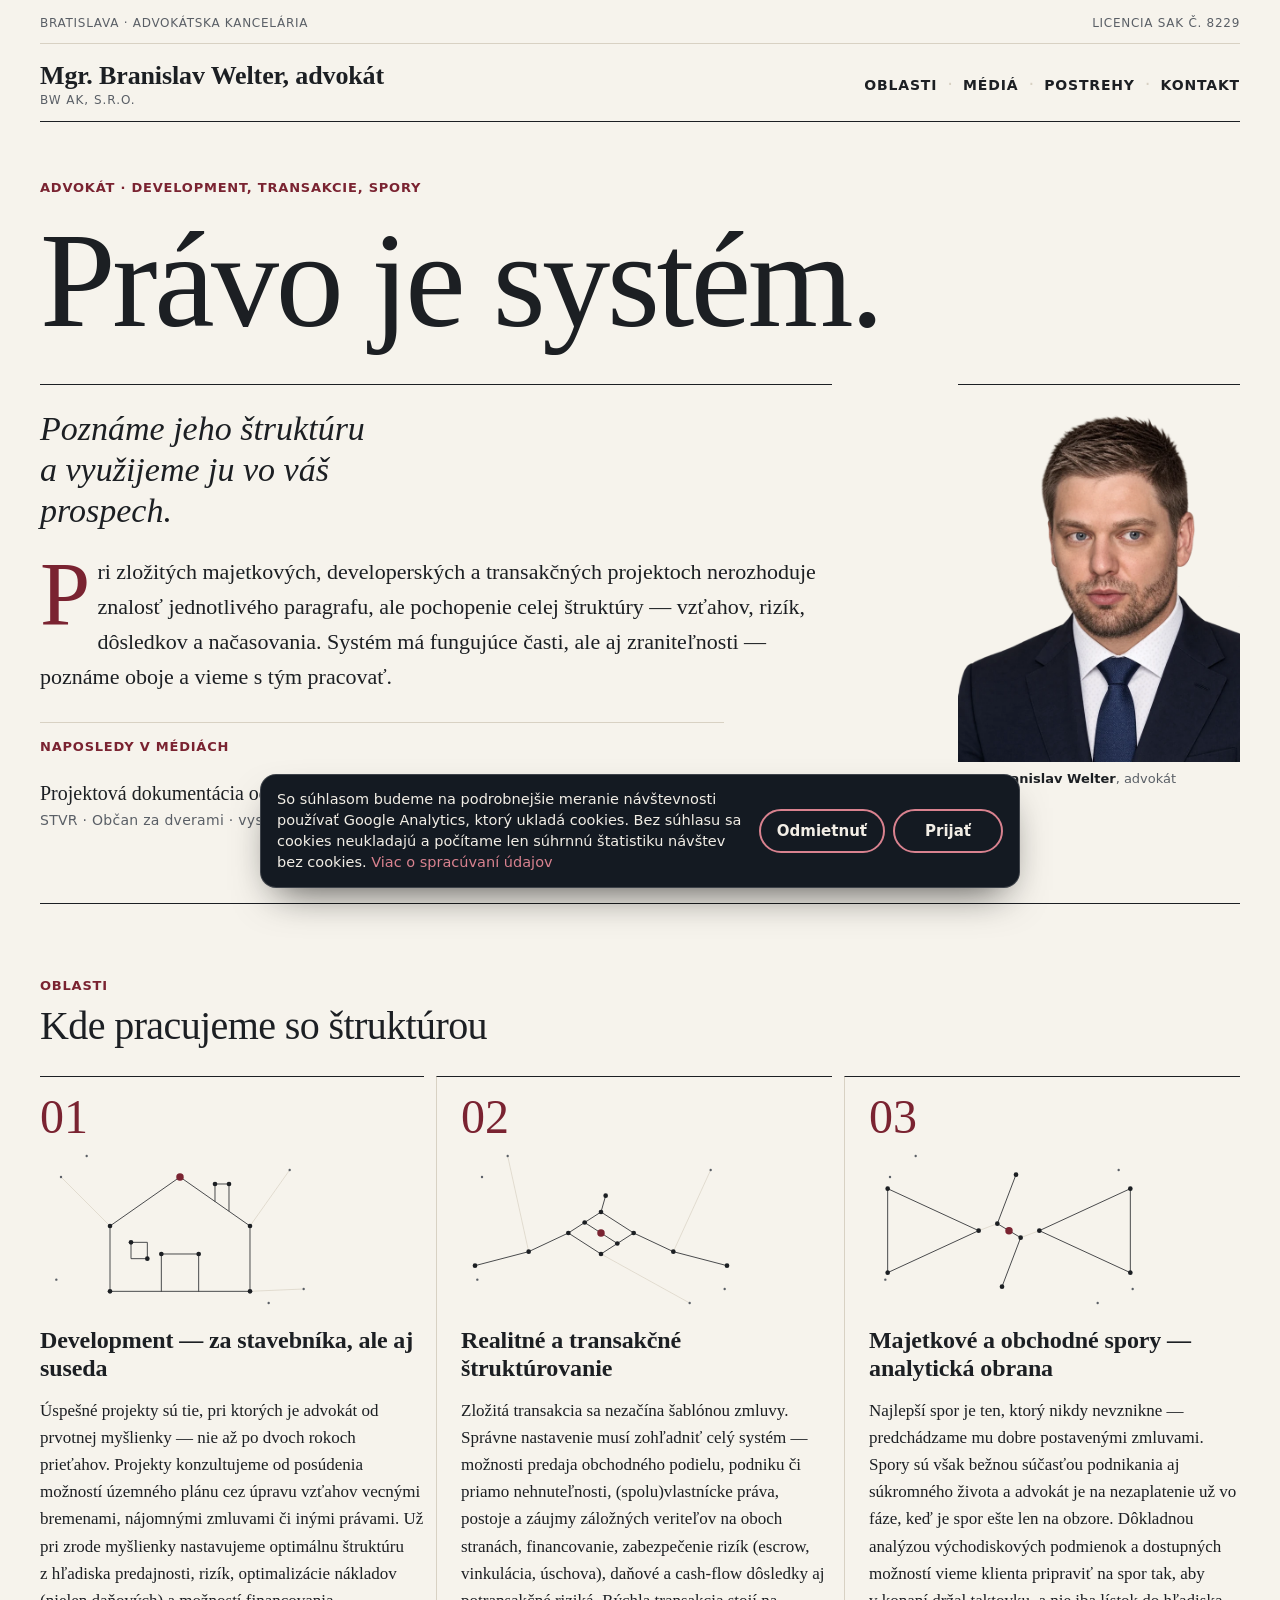
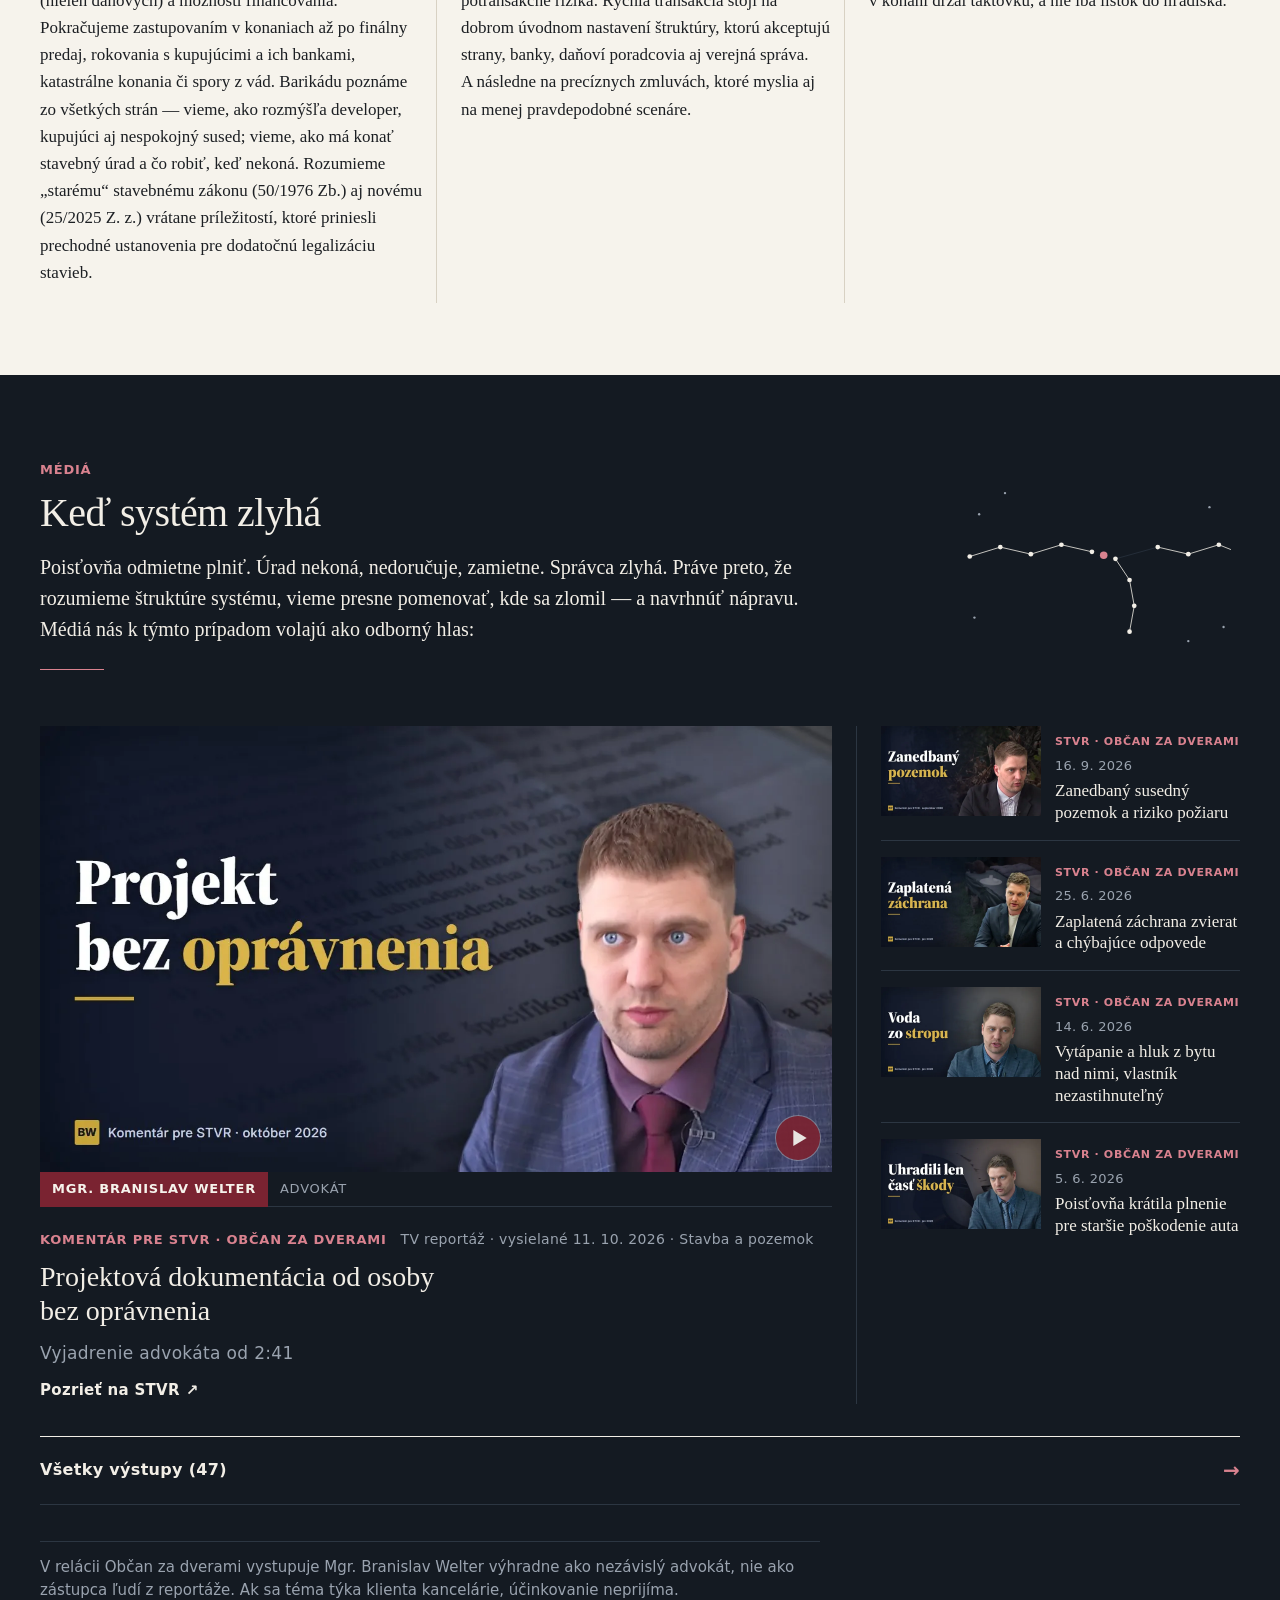
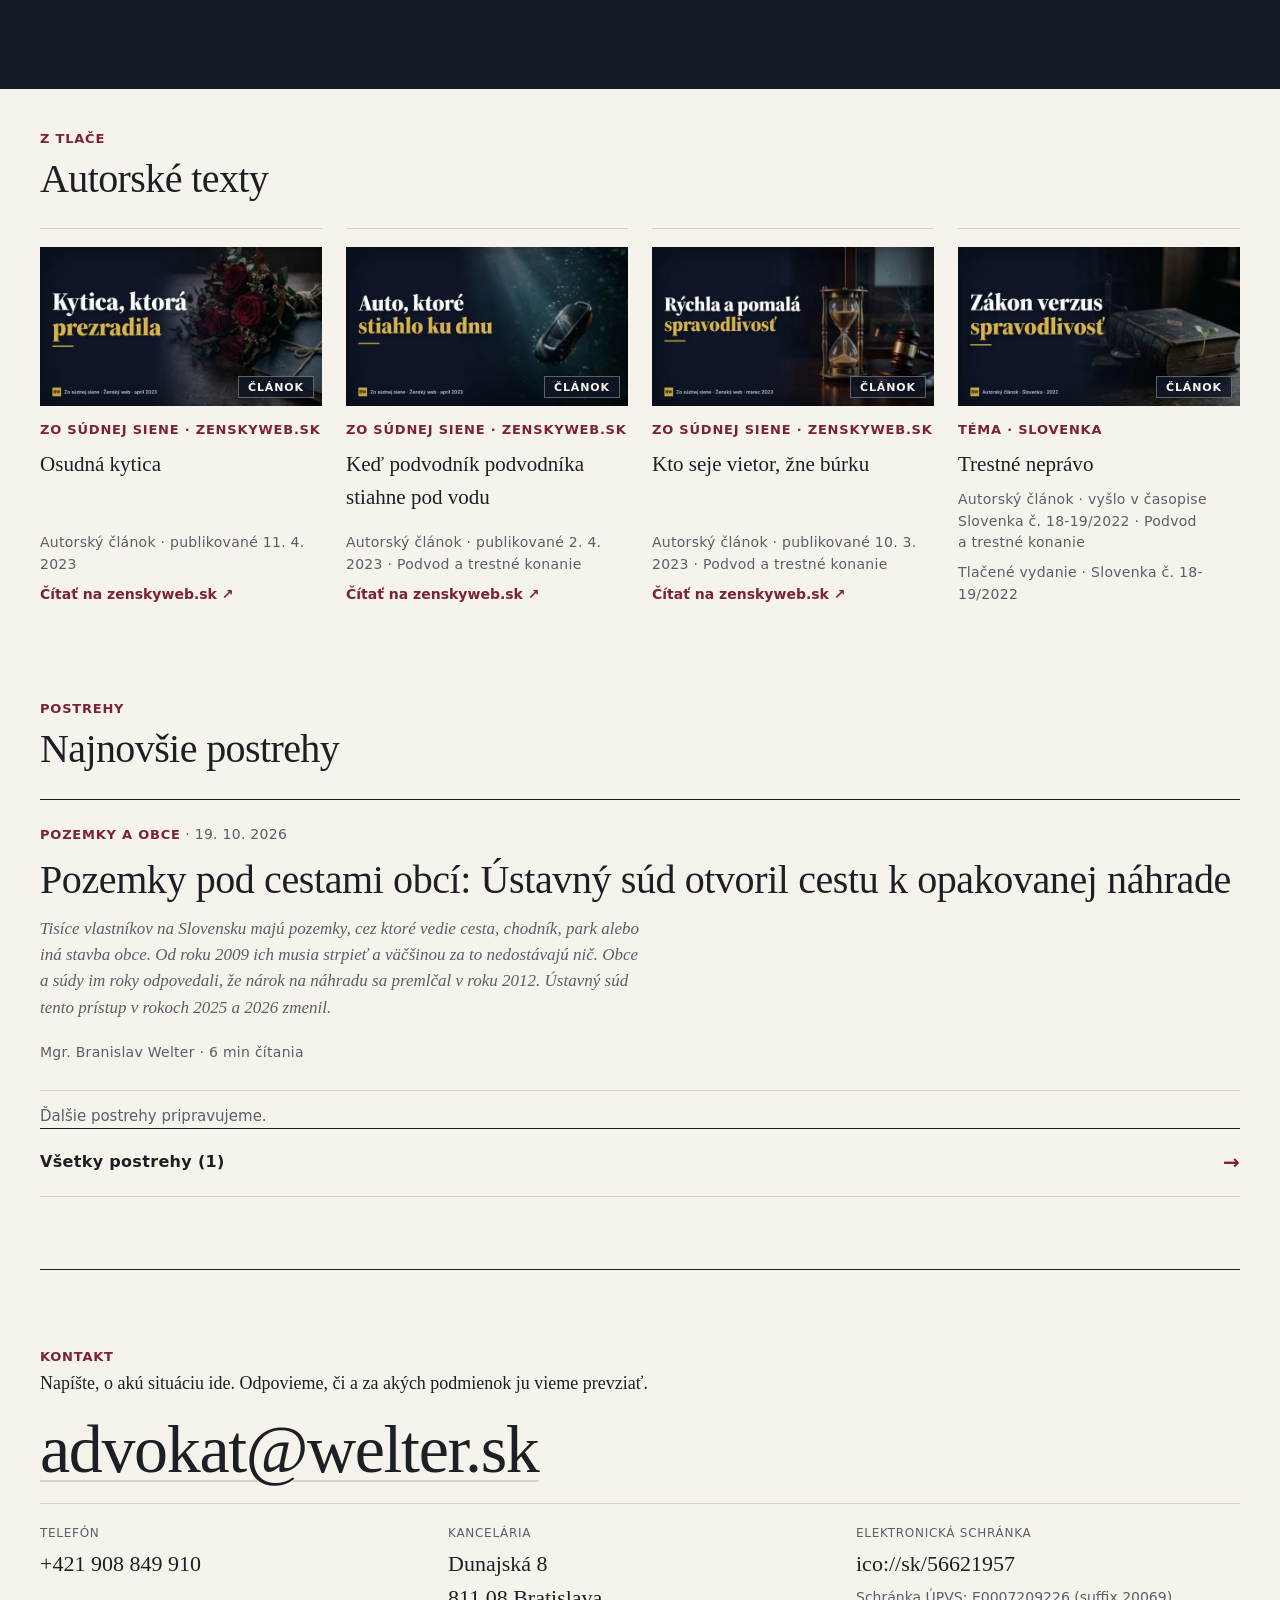
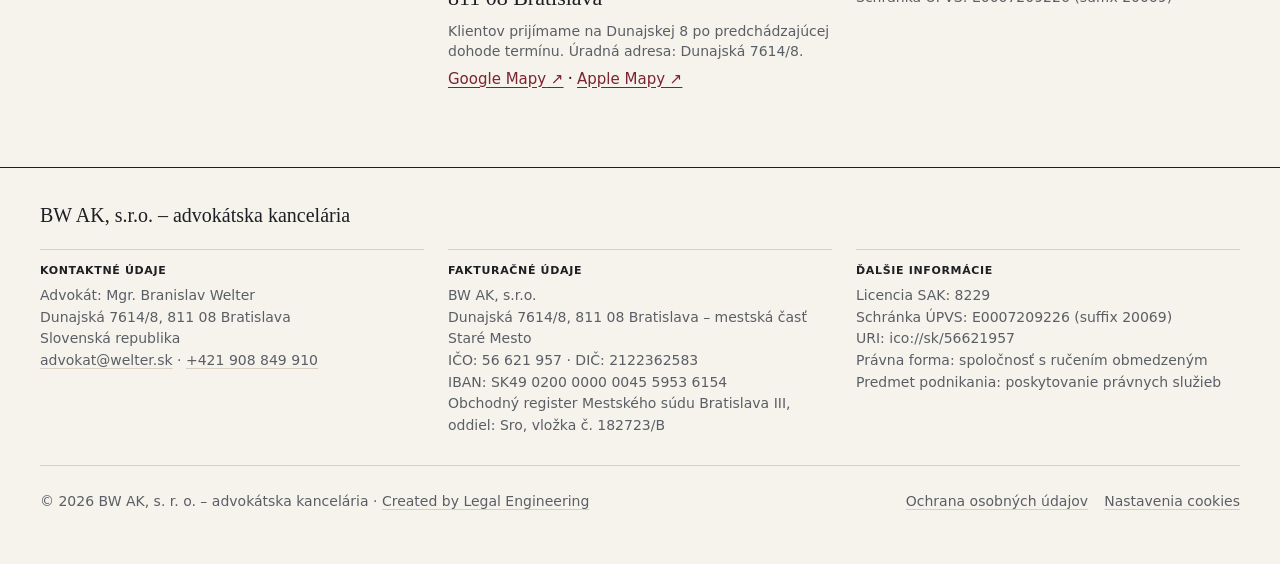
==== commit 9ef5b355: "Mapa kancelárie: presný bod Dunajská 8 (Google + Apple Mapy), geo v schema.org Pôvodný dotaz na „Dun" ====
--- a/index.html
+++ b/index.html
@@ -25,9 +25,9 @@
 <link rel="stylesheet" href="/assets/css/site.css">
 <link rel="icon" href="/favicon.svg" type="image/svg+xml">
 <link rel="alternate" type="application/rss+xml" title="Postrehy – welter.sk" href="/feed.xml">
-<script type="application/ld+json">{"@context":"https://schema.org","@graph":[{"@type":"LegalService","@id":"https://www.welter.sk/#organization","name":"BW AK, s.r.o.","legalName":"BW AK, s.r.o.","alternateName":"Advokátska kancelária Welter","description":"Mgr. Branislav Welter, advokát. Právo je systém. Poznáme jeho štruktúru a využijeme ju vo váš prospech.","url":"https://www.welter.sk/","telephone":"+421908849910","email":"advokat@welter.sk","image":"https://www.welter.sk/img/og/default.png","address":{"@type":"PostalAddress","streetAddress":"Dunajská 7614/8","addressLocality":"Bratislava","postalCode":"811 08","addressCountry":"SK"},"areaServed":"SK","priceRange":"na dohodu","identifier":{"@type":"PropertyValue","name":"IČO","propertyID":"ICO","value":"56621957"},"knowsAbout":["Development","Realitné a transakčné štruktúrovanie","Majetkové a obchodné spory"],"employee":{"@id":"https://www.welter.sk/#branislav-welter"},"founder":{"@id":"https://www.welter.sk/#branislav-welter"}},{"@type":"Person","@id":"https://www.welter.sk/#branislav-welter","name":"Mgr. Branislav Welter","honorificPrefix":"Mgr.","givenName":"Branislav","familyName":"Welter","jobTitle":"advokát","worksFor":{"@id":"https://www.welter.sk/#organization"},"url":"https://www.welter.sk/","memberOf":{"@type":"Organization","name":"Slovenská advokátska komora","url":"https://www.sak.sk/"},"identifier":{"@type":"PropertyValue","name":"Licencia SAK","propertyID":"SAK","value":"8229"},"subjectOf":[{"@id":"https://www.welter.sk/media/#stvr-2026-10-11-projekty-bez-opravnenia"},{"@id":"https://www.welter.sk/media/#stvr-2026-09-16-zanedbany-pozemok"},{"@id":"https://www.welter.sk/media/#stvr-2026-06-25-zachrana-maciek"},{"@id":"https://www.welter.sk/media/#stvr-2026-06-14-vytapanie-susedia"},{"@id":"https://www.welter.sk/media/#stvr-2026-04-15-auto-poskodene-skodova-udalost"},{"@id":"https://www.welter.sk/media/#stvr-2026-04-24-amnestia-chatka"},{"@id":"https://www.welter.sk/media/#stvr-2026-03-29-predrazene-revizie"},{"@id":"https://www.welter.sk/media/#stvr-2026-03-21-banovce-dodavka-poistovna"},{"@id":"https://www.welter.sk/media/#stvr-2026-02-27-nahrobne-kamene-trencin"},{"@id":"https://www.welter.sk/media/#stvr-2026-02-08-samozvani-revizni-technici"},{"@id":"https://www.welter.sk/media/#stvr-2025-12-07-poplatok-za-odpad"},{"@id":"https://www.welter.sk/media/#stvr-2025-09-19-reklamacia-dovolenka"},{"@id":"https://www.welter.sk/media/#stvr-2025-10-26-vodomer-platba-za-vodu"},{"@id":"https://www.welter.sk/media/#stvr-2025-10-dunajska-luzna-autolakovna"},{"@id":"https://www.welter.sk/media/#stvr-2025-09-21-opakovane-poziare-domu"},{"@id":"https://www.welter.sk/media/#stvr-2025-06-22-zbierky-darcovia"},{"@id":"https://www.welter.sk/media/#stvr-2025-06-01-zamietnute-prispevky"},{"@id":"https://www.welter.sk/media/#stvr-2025-05-25-fond-oprav-spravca"},{"@id":"https://www.welter.sk/media/#stvr-2025-05-04-socialna-poistovna-dlh"},{"@id":"https://www.welter.sk/media/#stvr-2025-04-06-reklamacia-telefonu"},{"@id":"https://www.welter.sk/media/#stvr-2025-03-23-neplatiaci-najomnici"},{"@id":"https://www.welter.sk/media/#stvr-2025-03-02-eshop-nedodany-tovar"},{"@id":"https://www.welter.sk/media/#stvr-2025-02-09-zumpa-sused"},{"@id":"https://www.welter.sk/media/#stvr-2025-01-19-zruseny-festival"},{"@id":"https://www.welter.sk/media/#stvr-2024-12-15-ukradnute-auto-lizing"},{"@id":"https://www.welter.sk/media/#stvr-2024-12-01-podvod-uspory-banka"},{"@id":"https://www.welter.sk/media/#stvr-2024-11-07-havarijna-cesta"},{"@id":"https://www.welter.sk/media/#stvr-2024-10-26-rozkopana-cesta"},{"@id":"https://www.welter.sk/media/#rtvs-2024-09-24-inzerat-zneuzita-identita"},{"@id":"https://www.welter.sk/media/#rtvs-2024-06-17-rucenie-dom"},{"@id":"https://www.welter.sk/media/#rtvs-2024-05-26-sikana-na-pracovisku"},{"@id":"https://www.welter.sk/media/#rtvs-2024-05-12-pad-pocas-operacie"},{"@id":"https://www.welter.sk/media/#rtvs-2024-03-24-smetisko-bratislava-rukojemnici"},{"@id":"https://www.welter.sk/media/#rtvs-2024-02-28-ucelove-manzelstvo"},{"@id":"https://www.welter.sk/media/#rtvs-2024-01-14-nevyvazena-zmluva-dom"},{"@id":"https://www.welter.sk/media/#rtvs-2023-12-03-namiesto-studenej-vlazna-voda"},{"@id":"https://www.welter.sk/media/#rtvs-2023-11-04-zakon-mimovladne-organizacie"},{"@id":"https://www.welter.sk/media/#rtvs-2023-11-01-agresivny-pes"},{"@id":"https://www.welter.sk/media/#zenskyweb-2023-02-02-ruka-podava-ruze"},{"@id":"https://www.welter.sk/media/#zenskyweb-2023-01-26-podvodnik-pod-vodu"},{"@id":"https://www.welter.sk/media/#zenskyweb-2023-03-10-kto-do-teba-granatom"},{"@id":"https://www.welter.sk/media/#zenskyweb-2023-01-12-dlho-dlzny-dlznik"},{"@id":"https://www.welter.sk/media/#zenskyweb-2023-01-02-z-porodnej-saly"},{"@id":"https://www.welter.sk/media/#slovenka-2022-trestne-nepravo"},{"@id":"https://www.welter.sk/media/#slovenka-2022-diskriminacia-veku"},{"@id":"https://www.welter.sk/media/#slovenka-2022-mozem-deti-vydedit"},{"@id":"https://www.welter.sk/media/#emma-2021-02-podnikanie-byrokracia"}],"image":"https://www.welter.sk/img/portret.jpg"},{"@type":"WebSite","@id":"https://www.welter.sk/#website","name":"welter.sk","url":"https://www.welter.sk/","inLanguage":"sk","publisher":{"@id":"https://www.welter.sk/#organization"}},{"@type":"WebPage","@id":"https://www.welter.sk/#webpage","url":"https://www.welter.sk/","name":"Mgr. Branislav Welter, advokát – BW AK, s.r.o.","isPartOf":{"@id":"https://www.welter.sk/#website"},"about":{"@id":"https://www.welter.sk/#organization"},"inLanguage":"sk"}]}</script>
+<script type="application/ld+json">{"@context":"https://schema.org","@graph":[{"@type":"LegalService","@id":"https://www.welter.sk/#organization","name":"BW AK, s.r.o.","legalName":"BW AK, s.r.o.","alternateName":"Advokátska kancelária Welter","description":"Mgr. Branislav Welter, advokát. Právo je systém. Poznáme jeho štruktúru a využijeme ju vo váš prospech.","url":"https://www.welter.sk/","telephone":"+421908849910","email":"advokat@welter.sk","image":"https://www.welter.sk/img/og/default.png","address":{"@type":"PostalAddress","streetAddress":"Dunajská 7614/8","addressLocality":"Bratislava","postalCode":"811 08","addressCountry":"SK"},"geo":{"@type":"GeoCoordinates","latitude":48.1445086,"longitude":17.1149464},"hasMap":"https://www.google.com/maps/place/Dunajsk%C3%A1+8/@48.1445086,17.1149464,19z/data=!4m7!3m6!1s0x476c8943e3603dc7:0x4184066fa842aa5f!4b1!8m2!3d48.1445086!4d17.1149464!16s%2Fg%2F11rp450kx6","areaServed":"SK","priceRange":"na dohodu","identifier":{"@type":"PropertyValue","name":"IČO","propertyID":"ICO","value":"56621957"},"knowsAbout":["Development","Realitné a transakčné štruktúrovanie","Majetkové a obchodné spory"],"employee":{"@id":"https://www.welter.sk/#branislav-welter"},"founder":{"@id":"https://www.welter.sk/#branislav-welter"}},{"@type":"Person","@id":"https://www.welter.sk/#branislav-welter","name":"Mgr. Branislav Welter","honorificPrefix":"Mgr.","givenName":"Branislav","familyName":"Welter","jobTitle":"advokát","worksFor":{"@id":"https://www.welter.sk/#organization"},"url":"https://www.welter.sk/","memberOf":{"@type":"Organization","name":"Slovenská advokátska komora","url":"https://www.sak.sk/"},"identifier":{"@type":"PropertyValue","name":"Licencia SAK","propertyID":"SAK","value":"8229"},"subjectOf":[{"@id":"https://www.welter.sk/media/#stvr-2026-10-11-projekty-bez-opravnenia"},{"@id":"https://www.welter.sk/media/#stvr-2026-09-16-zanedbany-pozemok"},{"@id":"https://www.welter.sk/media/#stvr-2026-06-25-zachrana-maciek"},{"@id":"https://www.welter.sk/media/#stvr-2026-06-14-vytapanie-susedia"},{"@id":"https://www.welter.sk/media/#stvr-2026-04-15-auto-poskodene-skodova-udalost"},{"@id":"https://www.welter.sk/media/#stvr-2026-04-24-amnestia-chatka"},{"@id":"https://www.welter.sk/media/#stvr-2026-03-29-predrazene-revizie"},{"@id":"https://www.welter.sk/media/#stvr-2026-03-21-banovce-dodavka-poistovna"},{"@id":"https://www.welter.sk/media/#stvr-2026-02-27-nahrobne-kamene-trencin"},{"@id":"https://www.welter.sk/media/#stvr-2026-02-08-samozvani-revizni-technici"},{"@id":"https://www.welter.sk/media/#stvr-2025-12-07-poplatok-za-odpad"},{"@id":"https://www.welter.sk/media/#stvr-2025-09-19-reklamacia-dovolenka"},{"@id":"https://www.welter.sk/media/#stvr-2025-10-26-vodomer-platba-za-vodu"},{"@id":"https://www.welter.sk/media/#stvr-2025-10-dunajska-luzna-autolakovna"},{"@id":"https://www.welter.sk/media/#stvr-2025-09-21-opakovane-poziare-domu"},{"@id":"https://www.welter.sk/media/#stvr-2025-06-22-zbierky-darcovia"},{"@id":"https://www.welter.sk/media/#stvr-2025-06-01-zamietnute-prispevky"},{"@id":"https://www.welter.sk/media/#stvr-2025-05-25-fond-oprav-spravca"},{"@id":"https://www.welter.sk/media/#stvr-2025-05-04-socialna-poistovna-dlh"},{"@id":"https://www.welter.sk/media/#stvr-2025-04-06-reklamacia-telefonu"},{"@id":"https://www.welter.sk/media/#stvr-2025-03-23-neplatiaci-najomnici"},{"@id":"https://www.welter.sk/media/#stvr-2025-03-02-eshop-nedodany-tovar"},{"@id":"https://www.welter.sk/media/#stvr-2025-02-09-zumpa-sused"},{"@id":"https://www.welter.sk/media/#stvr-2025-01-19-zruseny-festival"},{"@id":"https://www.welter.sk/media/#stvr-2024-12-15-ukradnute-auto-lizing"},{"@id":"https://www.welter.sk/media/#stvr-2024-12-01-podvod-uspory-banka"},{"@id":"https://www.welter.sk/media/#stvr-2024-11-07-havarijna-cesta"},{"@id":"https://www.welter.sk/media/#stvr-2024-10-26-rozkopana-cesta"},{"@id":"https://www.welter.sk/media/#rtvs-2024-09-24-inzerat-zneuzita-identita"},{"@id":"https://www.welter.sk/media/#rtvs-2024-06-17-rucenie-dom"},{"@id":"https://www.welter.sk/media/#rtvs-2024-05-26-sikana-na-pracovisku"},{"@id":"https://www.welter.sk/media/#rtvs-2024-05-12-pad-pocas-operacie"},{"@id":"https://www.welter.sk/media/#rtvs-2024-03-24-smetisko-bratislava-rukojemnici"},{"@id":"https://www.welter.sk/media/#rtvs-2024-02-28-ucelove-manzelstvo"},{"@id":"https://www.welter.sk/media/#rtvs-2024-01-14-nevyvazena-zmluva-dom"},{"@id":"https://www.welter.sk/media/#rtvs-2023-12-03-namiesto-studenej-vlazna-voda"},{"@id":"https://www.welter.sk/media/#rtvs-2023-11-04-zakon-mimovladne-organizacie"},{"@id":"https://www.welter.sk/media/#rtvs-2023-11-01-agresivny-pes"},{"@id":"https://www.welter.sk/media/#zenskyweb-2023-02-02-ruka-podava-ruze"},{"@id":"https://www.welter.sk/media/#zenskyweb-2023-01-26-podvodnik-pod-vodu"},{"@id":"https://www.welter.sk/media/#zenskyweb-2023-03-10-kto-do-teba-granatom"},{"@id":"https://www.welter.sk/media/#zenskyweb-2023-01-12-dlho-dlzny-dlznik"},{"@id":"https://www.welter.sk/media/#zenskyweb-2023-01-02-z-porodnej-saly"},{"@id":"https://www.welter.sk/media/#slovenka-2022-trestne-nepravo"},{"@id":"https://www.welter.sk/media/#slovenka-2022-diskriminacia-veku"},{"@id":"https://www.welter.sk/media/#slovenka-2022-mozem-deti-vydedit"},{"@id":"https://www.welter.sk/media/#emma-2021-02-podnikanie-byrokracia"}],"image":"https://www.welter.sk/img/portret.jpg"},{"@type":"WebSite","@id":"https://www.welter.sk/#website","name":"welter.sk","url":"https://www.welter.sk/","inLanguage":"sk","publisher":{"@id":"https://www.welter.sk/#organization"}},{"@type":"WebPage","@id":"https://www.welter.sk/#webpage","url":"https://www.welter.sk/","name":"Mgr. Branislav Welter, advokát – BW AK, s.r.o.","isPartOf":{"@id":"https://www.welter.sk/#website"},"about":{"@id":"https://www.welter.sk/#organization"},"inLanguage":"sk"}]}</script>
 <script>
-window.CONSENT_CFG={key:'welter_consent_v1',ga:'G-4FHE8V2S4T'};
+window.CONSENT_CFG={key:'welter_consent_v1',ga:/(^|\.)welter\.sk$/.test(location.hostname)?'G-4FHE8V2S4T':''};
 window.dataLayer=window.dataLayer||[];function gtag(){dataLayer.push(arguments);}
 gtag('consent','default',{ad_storage:'denied',ad_user_data:'denied',ad_personalization:'denied',analytics_storage:'denied',functionality_storage:'denied',personalization_storage:'denied',security_storage:'granted',wait_for_update:500});
 gtag('set','ads_data_redaction',true);
@@ -204,7 +204,7 @@
   <div><a class="contact__mail" href="mailto:advokat@welter.sk">advokat@welter.sk</a></div>
   <div class="contact__row">
    <div><span class="label">Telefón</span><a href="tel:+421908849910">+421&nbsp;908&nbsp;849&nbsp;910</a></div>
-   <div><span class="label">Kancelária</span><address>Dunajská 8<br>811 08 Bratislava</address><small>Klientov prijímame na Dunajskej 8 po predchádzajúcej dohode termínu. Úradná adresa: Dunajská 7614/8.</small><a class="maplink" href="https://www.google.com/maps/search/?api=1&amp;query=Dunajsk%C3%A1%207614/8%2C%20811%2008%20Bratislava" target="_blank" rel="noopener">Mapa<span class="sr-only"> (otvorí sa v&nbsp;novom okne)</span> ↗</a></div>
+   <div><span class="label">Kancelária</span><address>Dunajská 8<br>811 08 Bratislava</address><small>Klientov prijímame na Dunajskej 8 po predchádzajúcej dohode termínu. Úradná adresa: Dunajská 7614/8.</small><a class="maplink" href="https://www.google.com/maps/place/Dunajsk%C3%A1+8/@48.1445086,17.1149464,19z/data=!4m7!3m6!1s0x476c8943e3603dc7:0x4184066fa842aa5f!4b1!8m2!3d48.1445086!4d17.1149464!16s%2Fg%2F11rp450kx6" target="_blank" rel="noopener">Google Mapy<span class="sr-only"> (otvorí sa v&nbsp;novom okne)</span> ↗</a> · <a class="maplink" href="https://maps.apple.com/?ll=48.1445086,17.1149464&amp;q=Dunajsk%C3%A1%208%2C%20811%2008%20Bratislava" target="_blank" rel="noopener">Apple Mapy<span class="sr-only"> (otvorí sa v&nbsp;novom okne)</span> ↗</a></div>
    <div><span class="label">Elektronická schránka</span><span style="font-size:1.375rem">ico://sk/56621957</span><small>Schránka ÚPVS: E0007209226 (suffix 20069)</small></div>
   </div>
  </div>
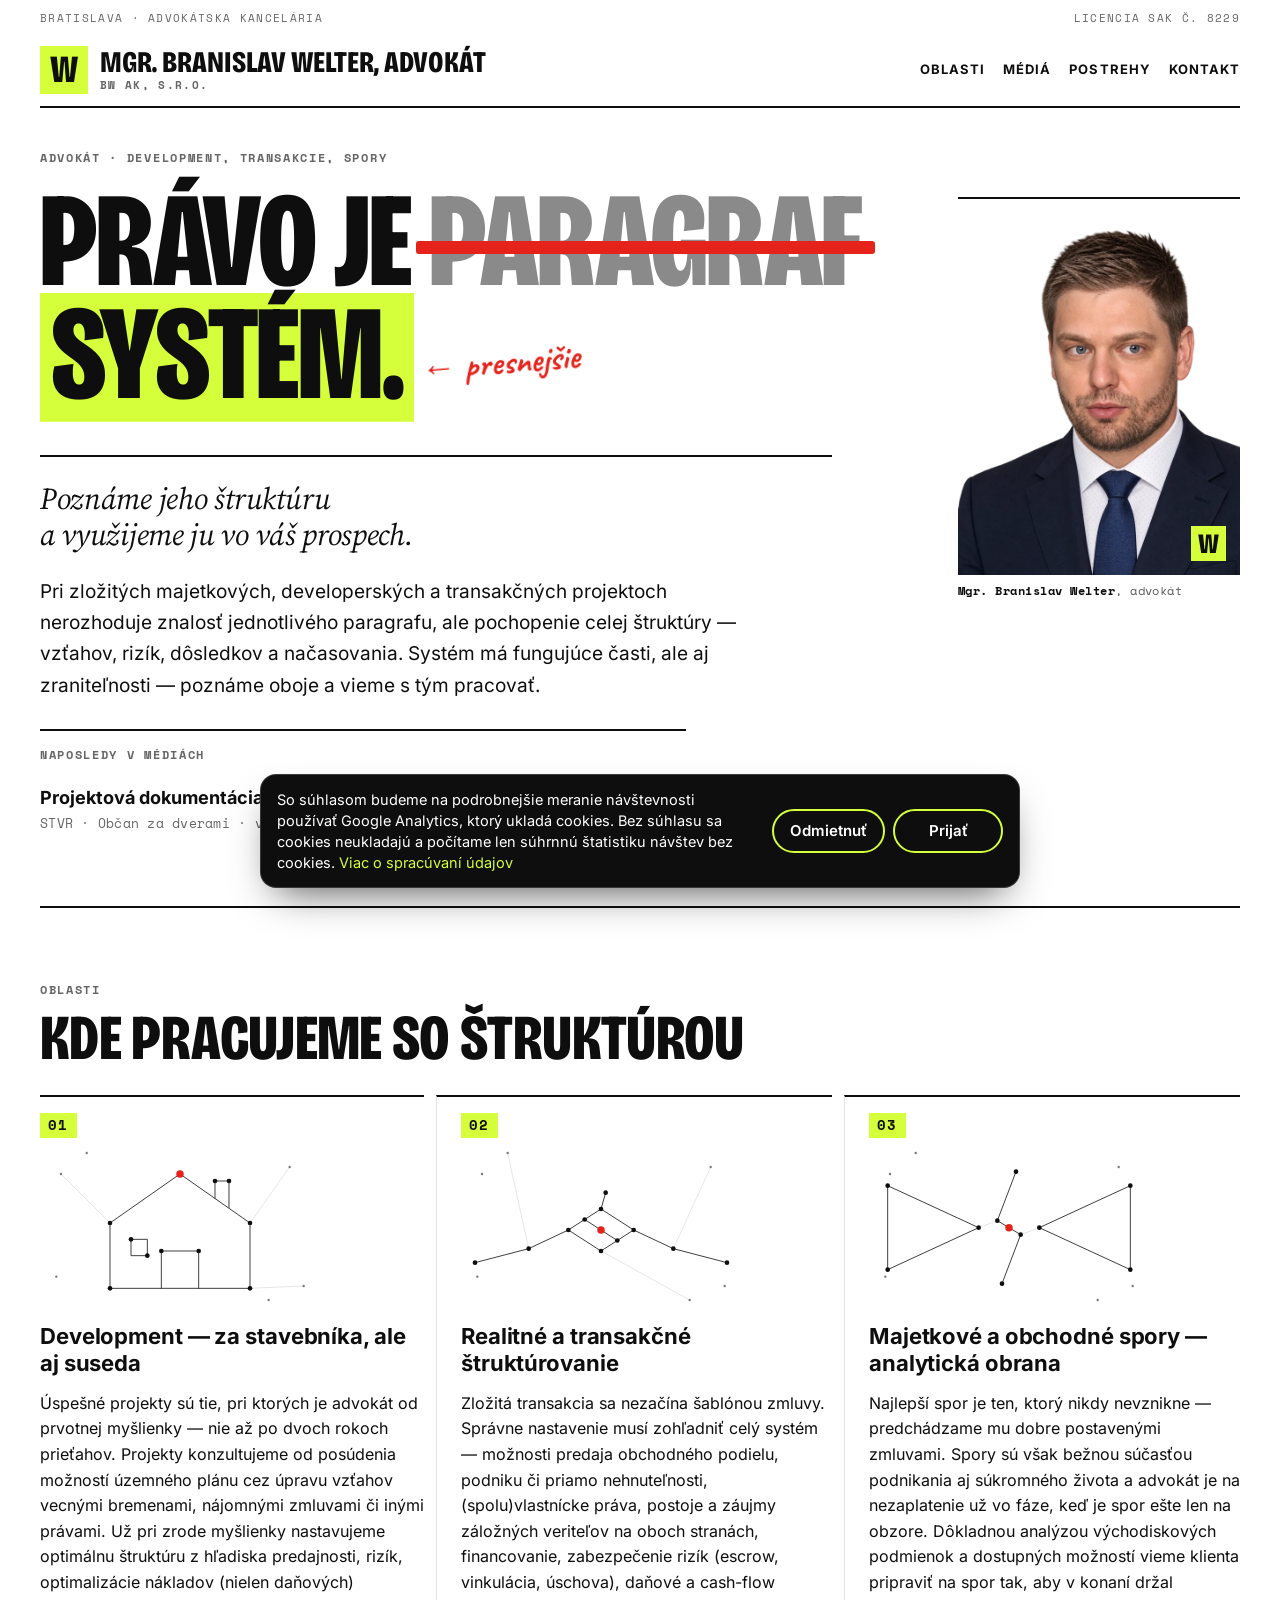
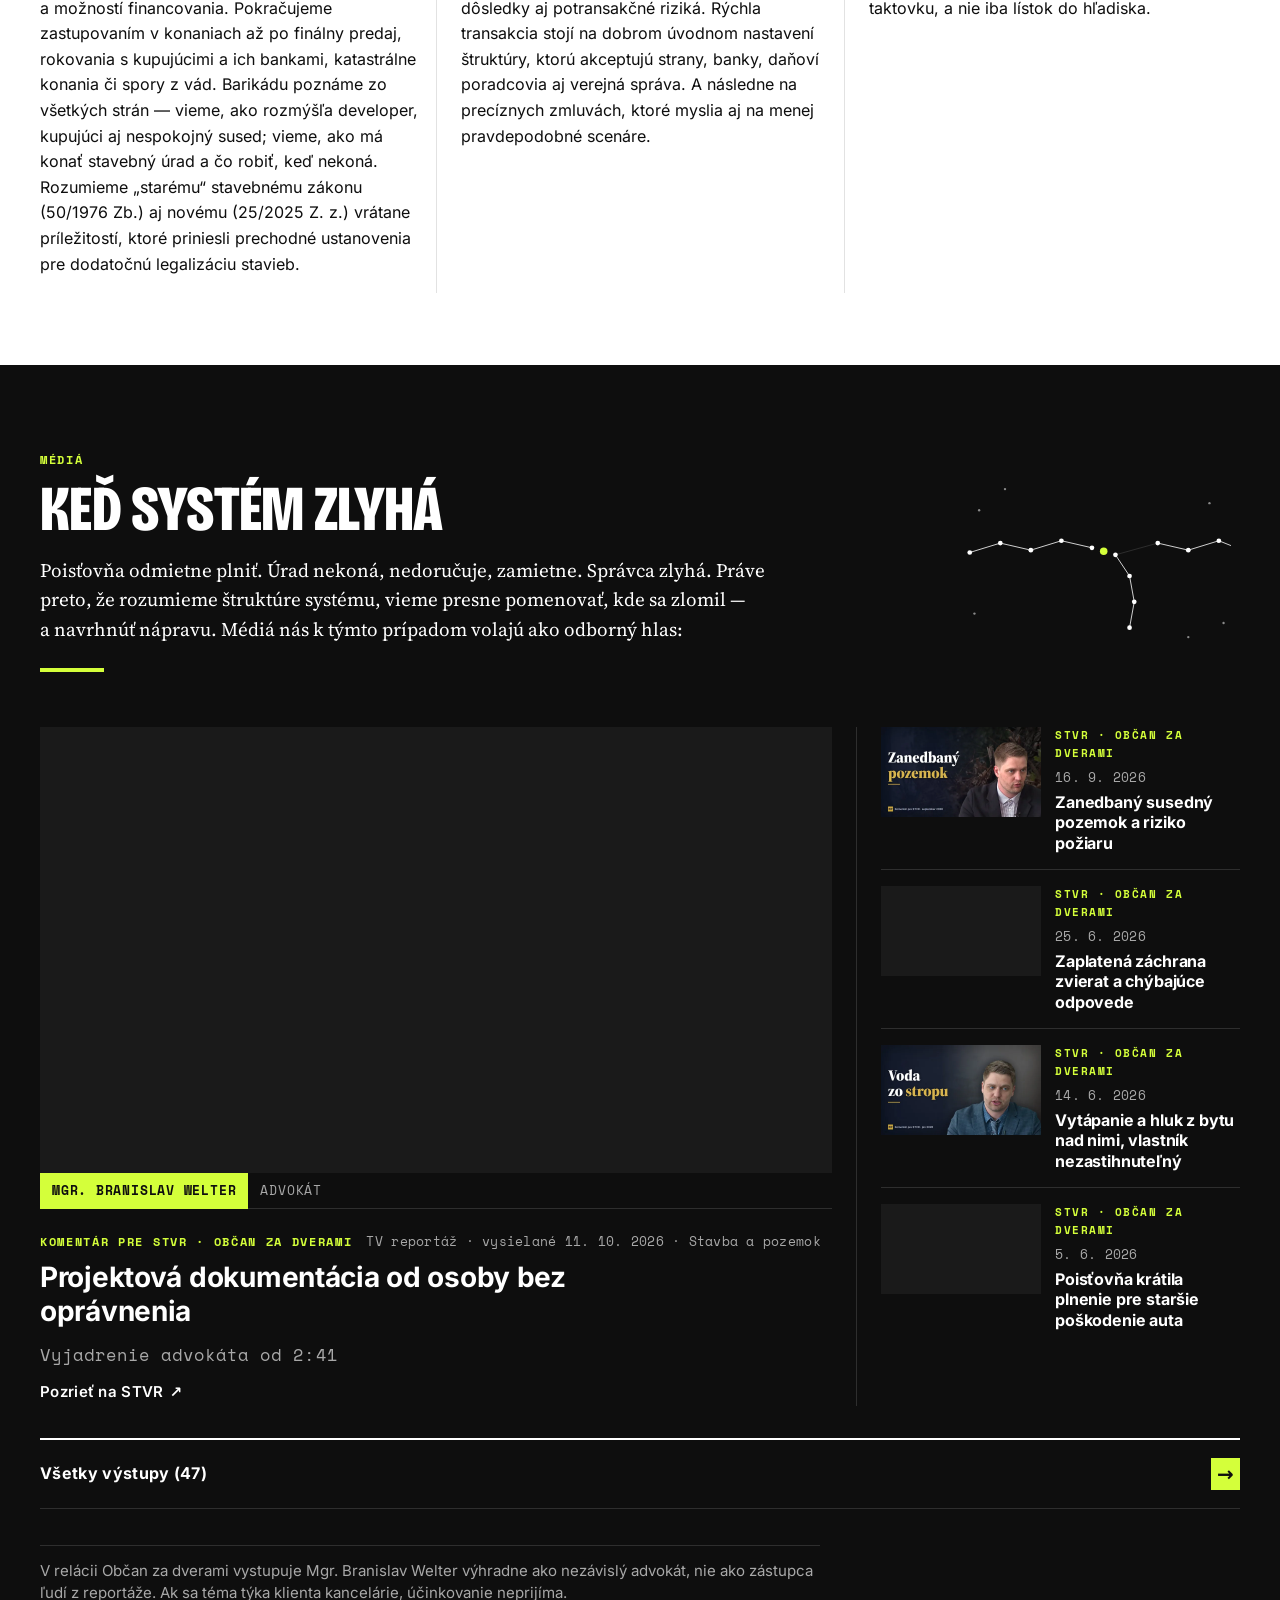
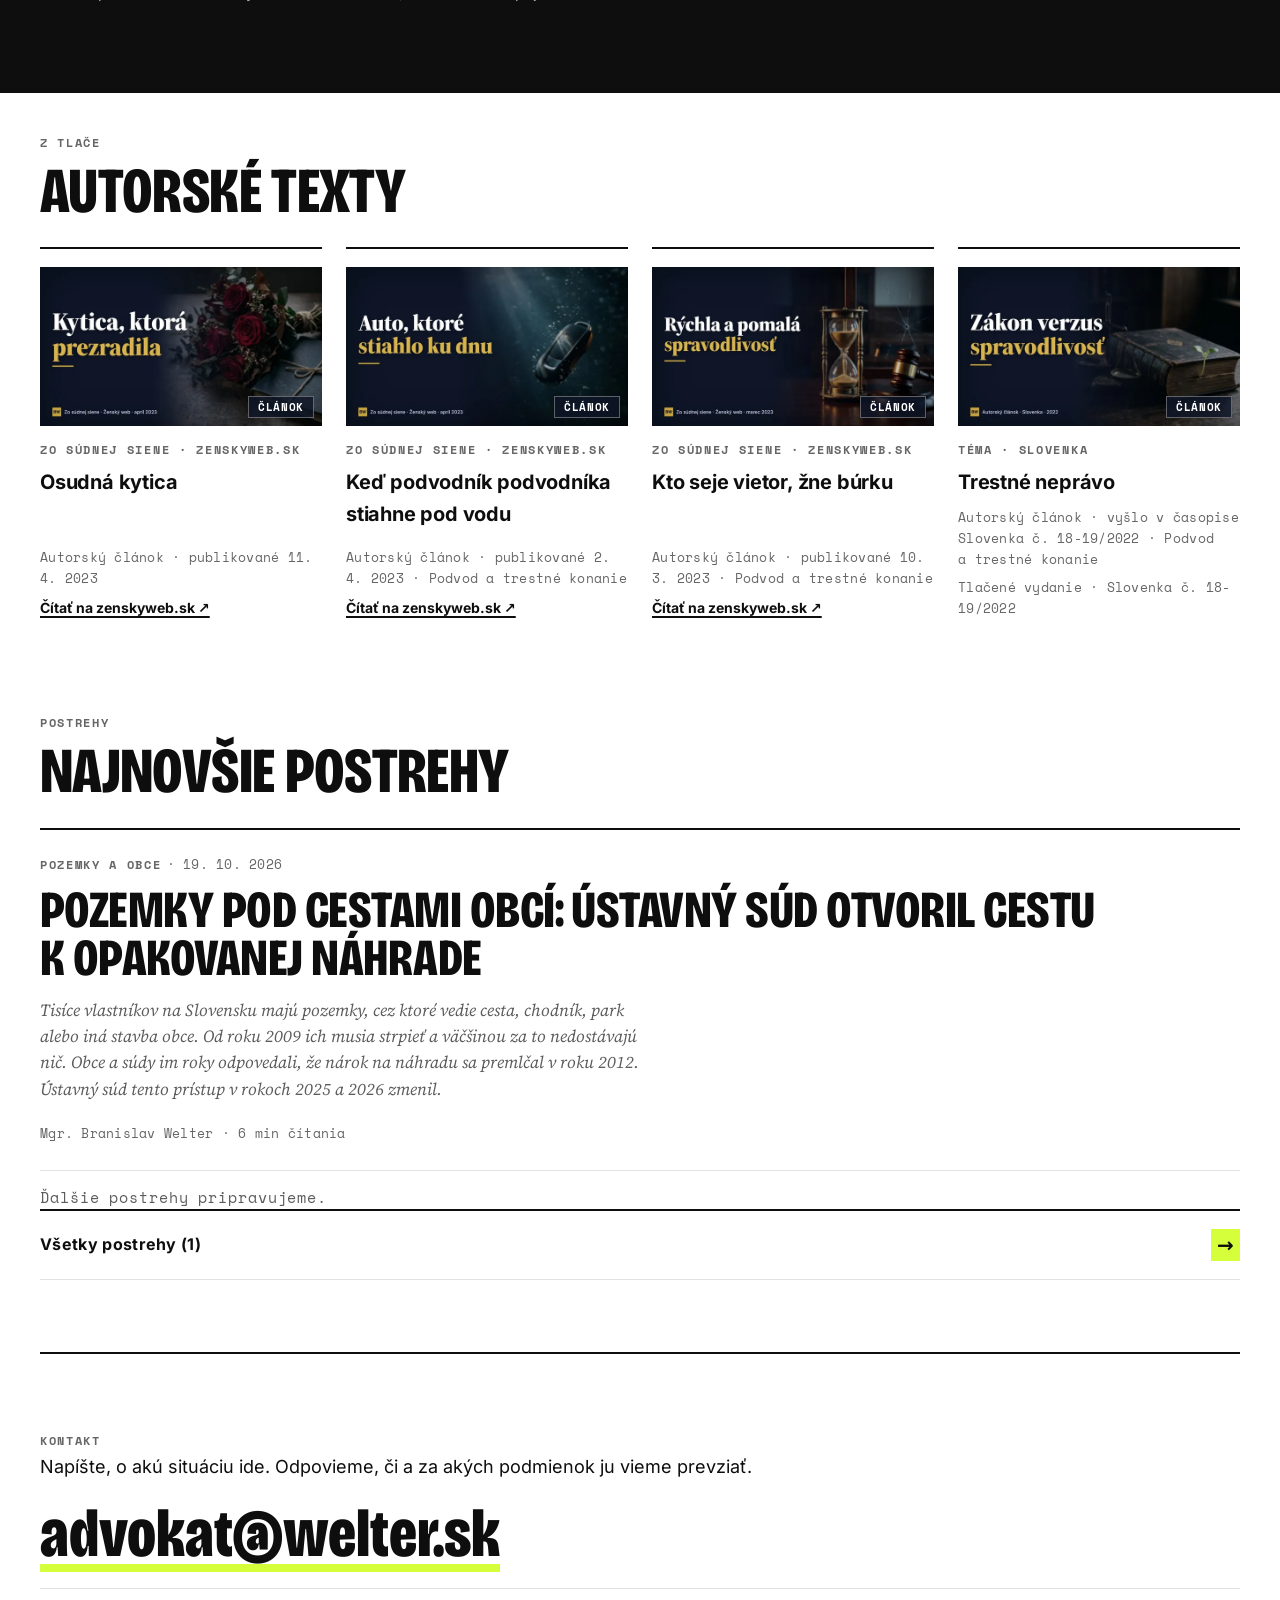
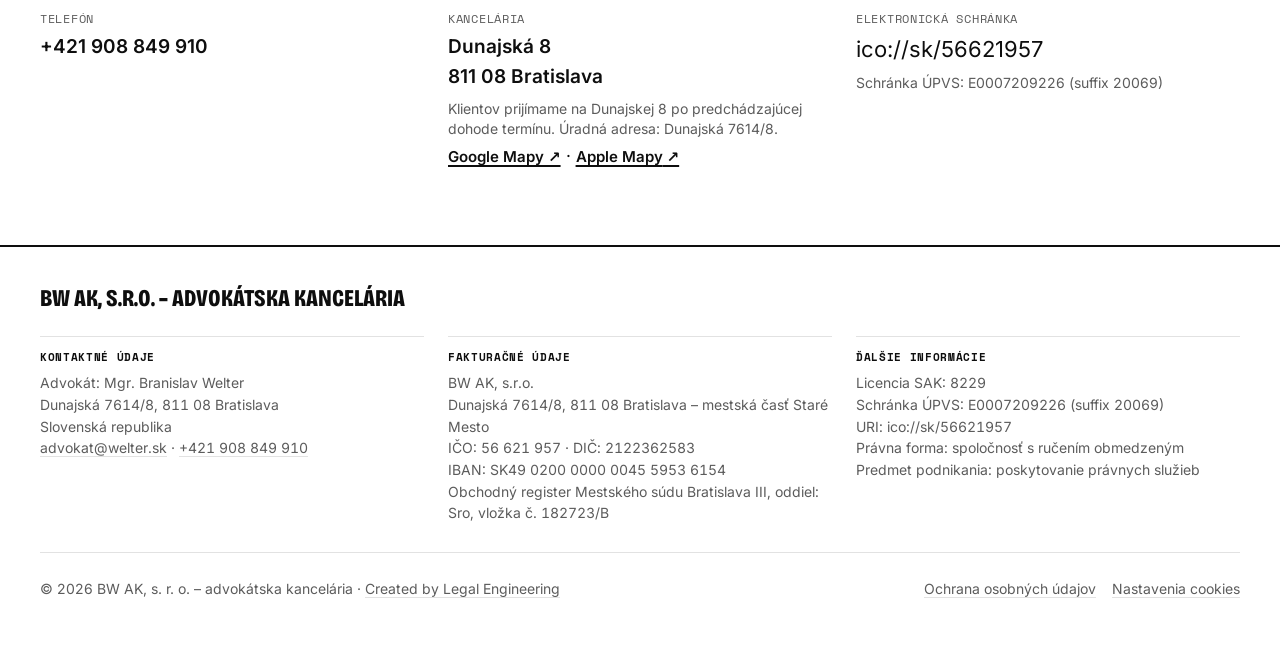
==== commit 0dd503bb: "Redizajn podľa Brand v1 (náhľad, nenasadzovať) Biele pozadie, úzke verzálky Bricolage na titulky, In" ====
--- a/index.html
+++ b/index.html
@@ -17,10 +17,10 @@
 <meta property="og:image:height" content="630">
 <meta name="twitter:card" content="summary_large_image">
 <meta name="google-site-verification" content="YuTNLat4l-LSfKZumuhfcNQsMhPYsTXLqkfn867ME5I">
-<meta name="theme-color" content="#F6F3EC">
-<link rel="preload" href="/assets/fonts/Newsreader-normal-latin.woff2" as="font" type="font/woff2" crossorigin>
-<link rel="preload" href="/assets/fonts/Newsreader-normal-latin-ext.woff2" as="font" type="font/woff2" crossorigin>
-<link rel="preload" href="/assets/fonts/SourceSans3-normal-latin.woff2" as="font" type="font/woff2" crossorigin>
+<meta name="theme-color" content="#FFFFFF">
+<link rel="preload" href="/assets/fonts/BricolageGrotesque-normal-400-800-latin.woff2" as="font" type="font/woff2" crossorigin>
+<link rel="preload" href="/assets/fonts/BricolageGrotesque-normal-400-800-latin-ext.woff2" as="font" type="font/woff2" crossorigin>
+<link rel="preload" href="/assets/fonts/Inter-normal-400-latin.woff2" as="font" type="font/woff2" crossorigin>
 <link rel="stylesheet" href="/assets/css/fonts.css">
 <link rel="stylesheet" href="/assets/css/site.css">
 <link rel="icon" href="/favicon.svg" type="image/svg+xml">
@@ -42,7 +42,7 @@
  <div class="wrap">
   <div class="dateline"><span>Bratislava · Advokátska kancelária</span><span>Licencia SAK č. 8229</span></div>
   <div class="masthead__bar">
-   <a class="brand" href="/"><span class="brand__name">Mgr. Branislav Welter, advokát</span><span class="brand__firm">BW AK, s.r.o.</span></a>
+   <a class="brand" href="/"><span class="wb" aria-hidden="true">W</span><span><span class="brand__name">Mgr. Branislav Welter, advokát</span><span class="brand__firm">BW AK, s.r.o.</span></span></a>
    <nav class="nav" aria-label="Hlavná navigácia"><ul><li><a href="/#services">Oblasti</a></li><li><a href="/media/">Médiá</a></li><li><a href="/postrehy/">Postrehy</a></li><li><a href="/#contact">Kontakt</a></li></ul></nav>
   </div>
  </div>
@@ -52,7 +52,7 @@
 <section class="hero" aria-labelledby="hero-h">
  <div class="wrap grid">
   <span class="kicker">Advokát · Development, transakcie, spory</span>
-  <h1 class="hero__h1" id="hero-h">Právo je systém.</h1>
+  <h1 class="hero__h1" id="hero-h">Právo je <span class="st" aria-hidden="true">paragraf</span> <span class="mk">systém.</span><span class="hand" aria-hidden="true">← presnejšie</span></h1>
   <div class="hero__text">
    <h2 class="hero__sub">Poznáme jeho štruktúru a&nbsp;využijeme ju vo váš prospech.</h2>
    <p class="hero__lede">Pri zložitých majetkových, developerských a&nbsp;transakčných projektoch nerozhoduje znalosť jednotlivého paragrafu, ale pochopenie celej štruktúry — vzťahov, rizík, dôsledkov a&nbsp;načasovania. Systém má fungujúce časti, ale aj zraniteľnosti — poznáme oboje a&nbsp;vieme s&nbsp;tým pracovať.</p>
@@ -73,19 +73,19 @@
   <div class="areas">
    <article class="area">
     <div class="area__top"><span class="area__num" aria-hidden="true">01</span></div>
-    <div class="area__fig"><svg viewBox="0 0 240 140" aria-hidden="true" focusable="false"><g fill="none" stroke="#1C1F23" stroke-width="0.8" stroke-linejoin="round" stroke-linecap="round" opacity=".85"><polyline points="60,122 60,66 120,24 180,66 180,122 60,122"/><polyline points="104,122 104,90 136,90 136,122"/><polyline points="150,45 150,30 162,30 162,53"/><polyline points="78,80 92,80 92,94 78,94 78,80"/></g><g fill="none" stroke="#D8D1C3" stroke-width="0.6"><line x1="18" y1="24" x2="60" y2="66"/><line x1="214" y1="18" x2="180" y2="66"/><line x1="226" y1="120" x2="180" y2="122"/></g><g fill="#1C1F23"><circle cx="60" cy="122" r="2"/><circle cx="60" cy="66" r="2"/><circle cx="120" cy="24" r="2"/><circle cx="180" cy="66" r="2"/><circle cx="180" cy="122" r="2"/><circle cx="104" cy="90" r="2"/><circle cx="136" cy="90" r="2"/><circle cx="150" cy="30" r="2"/><circle cx="162" cy="30" r="2"/><circle cx="78" cy="80" r="2"/><circle cx="92" cy="94" r="2"/></g><circle cx="120" cy="24" r="3.2" fill="#7A2331"/><g fill="#5A5F66"><circle cx="18" cy="24" r="1"/><circle cx="214" cy="18" r="1"/><circle cx="226" cy="120" r="1"/><circle cx="14" cy="112" r="1"/><circle cx="196" cy="132" r="1"/><circle cx="40" cy="6" r="1"/></g></svg></div>
+    <div class="area__fig"><svg viewBox="0 0 240 140" aria-hidden="true" focusable="false"><g fill="none" stroke="#0E0E0E" stroke-width="0.8" stroke-linejoin="round" stroke-linecap="round" opacity=".85"><polyline points="60,122 60,66 120,24 180,66 180,122 60,122"/><polyline points="104,122 104,90 136,90 136,122"/><polyline points="150,45 150,30 162,30 162,53"/><polyline points="78,80 92,80 92,94 78,94 78,80"/></g><g fill="none" stroke="#DCDCDC" stroke-width="0.6"><line x1="18" y1="24" x2="60" y2="66"/><line x1="214" y1="18" x2="180" y2="66"/><line x1="226" y1="120" x2="180" y2="122"/></g><g fill="#0E0E0E"><circle cx="60" cy="122" r="2"/><circle cx="60" cy="66" r="2"/><circle cx="120" cy="24" r="2"/><circle cx="180" cy="66" r="2"/><circle cx="180" cy="122" r="2"/><circle cx="104" cy="90" r="2"/><circle cx="136" cy="90" r="2"/><circle cx="150" cy="30" r="2"/><circle cx="162" cy="30" r="2"/><circle cx="78" cy="80" r="2"/><circle cx="92" cy="94" r="2"/></g><circle cx="120" cy="24" r="3.2" fill="#E5231B"/><g fill="#777777"><circle cx="18" cy="24" r="1"/><circle cx="214" cy="18" r="1"/><circle cx="226" cy="120" r="1"/><circle cx="14" cy="112" r="1"/><circle cx="196" cy="132" r="1"/><circle cx="40" cy="6" r="1"/></g></svg></div>
     <h3>Development — za stavebníka, ale aj suseda</h3>
     <p>Úspešné projekty sú tie, pri ktorých je advokát od prvotnej myšlienky — nie až po dvoch rokoch prieťahov. Projekty konzultujeme od posúdenia možností územného plánu cez úpravu vzťahov vecnými bremenami, nájomnými zmluvami či inými právami. Už pri zrode myšlienky nastavujeme optimálnu štruktúru z&nbsp;hľadiska predajnosti, rizík, optimalizácie nákladov (nielen daňových) a&nbsp;možností financovania. Pokračujeme zastupovaním v&nbsp;konaniach až po finálny predaj, rokovania s&nbsp;kupujúcimi a&nbsp;ich bankami, katastrálne konania či spory z&nbsp;vád. Barikádu poznáme zo všetkých strán — vieme, ako rozmýšľa developer, kupujúci aj nespokojný sused; vieme, ako má konať stavebný úrad a&nbsp;čo robiť, keď nekoná. Rozumieme „starému“ stavebnému zákonu (50/1976 Zb.) aj novému (25/2025 Z. z.) vrátane príležitostí, ktoré priniesli prechodné ustanovenia pre dodatočnú legalizáciu stavieb.</p>
    </article>
    <article class="area">
     <div class="area__top"><span class="area__num" aria-hidden="true">02</span></div>
-    <div class="area__fig"><svg viewBox="0 0 240 140" aria-hidden="true" focusable="false"><g fill="none" stroke="#1C1F23" stroke-width="0.8" stroke-linejoin="round" stroke-linecap="round" opacity=".85"><polyline points="12,100 58,88 92,72"/><polyline points="228,100 182,88 148,72"/><polyline points="92,72 120,54 148,72 120,90 92,72"/><polyline points="106,63 134,81"/><polyline points="120,54 124,40"/></g><g fill="none" stroke="#D8D1C3" stroke-width="0.6"><line x1="40" y1="6" x2="58" y2="88"/><line x1="214" y1="18" x2="182" y2="88"/><line x1="196" y1="132" x2="120" y2="90"/></g><g fill="#1C1F23"><circle cx="12" cy="100" r="2"/><circle cx="58" cy="88" r="2"/><circle cx="92" cy="72" r="2"/><circle cx="228" cy="100" r="2"/><circle cx="182" cy="88" r="2"/><circle cx="148" cy="72" r="2"/><circle cx="120" cy="54" r="2"/><circle cx="120" cy="90" r="2"/><circle cx="106" cy="63" r="2"/><circle cx="134" cy="81" r="2"/><circle cx="124" cy="40" r="2"/></g><circle cx="120" cy="72" r="3.2" fill="#7A2331"/><g fill="#5A5F66"><circle cx="18" cy="24" r="1"/><circle cx="214" cy="18" r="1"/><circle cx="226" cy="120" r="1"/><circle cx="14" cy="112" r="1"/><circle cx="196" cy="132" r="1"/><circle cx="40" cy="6" r="1"/></g></svg></div>
+    <div class="area__fig"><svg viewBox="0 0 240 140" aria-hidden="true" focusable="false"><g fill="none" stroke="#0E0E0E" stroke-width="0.8" stroke-linejoin="round" stroke-linecap="round" opacity=".85"><polyline points="12,100 58,88 92,72"/><polyline points="228,100 182,88 148,72"/><polyline points="92,72 120,54 148,72 120,90 92,72"/><polyline points="106,63 134,81"/><polyline points="120,54 124,40"/></g><g fill="none" stroke="#DCDCDC" stroke-width="0.6"><line x1="40" y1="6" x2="58" y2="88"/><line x1="214" y1="18" x2="182" y2="88"/><line x1="196" y1="132" x2="120" y2="90"/></g><g fill="#0E0E0E"><circle cx="12" cy="100" r="2"/><circle cx="58" cy="88" r="2"/><circle cx="92" cy="72" r="2"/><circle cx="228" cy="100" r="2"/><circle cx="182" cy="88" r="2"/><circle cx="148" cy="72" r="2"/><circle cx="120" cy="54" r="2"/><circle cx="120" cy="90" r="2"/><circle cx="106" cy="63" r="2"/><circle cx="134" cy="81" r="2"/><circle cx="124" cy="40" r="2"/></g><circle cx="120" cy="72" r="3.2" fill="#E5231B"/><g fill="#777777"><circle cx="18" cy="24" r="1"/><circle cx="214" cy="18" r="1"/><circle cx="226" cy="120" r="1"/><circle cx="14" cy="112" r="1"/><circle cx="196" cy="132" r="1"/><circle cx="40" cy="6" r="1"/></g></svg></div>
     <h3>Realitné a&nbsp;transakčné štruktúrovanie</h3>
     <p>Zložitá transakcia sa nezačína šablónou zmluvy. Správne nastavenie musí zohľadniť celý systém — možnosti predaja obchodného podielu, podniku či priamo nehnuteľnosti, (spolu)vlastnícke práva, postoje a&nbsp;záujmy záložných veriteľov na oboch stranách, financovanie, zabezpečenie rizík (escrow, vinkulácia, úschova), daňové a&nbsp;cash-flow dôsledky aj potransakčné riziká. Rýchla transakcia stojí na dobrom úvodnom nastavení štruktúry, ktorú akceptujú strany, banky, daňoví poradcovia aj verejná správa. A&nbsp;následne na precíznych zmluvách, ktoré myslia aj na menej pravdepodobné scenáre.</p>
    </article>
    <article class="area">
     <div class="area__top"><span class="area__num" aria-hidden="true">03</span></div>
-    <div class="area__fig"><svg viewBox="0 0 240 140" aria-hidden="true" focusable="false"><g fill="none" stroke="#1C1F23" stroke-width="0.8" stroke-linejoin="round" stroke-linecap="round" opacity=".85"><polyline points="16,34 94,70 16,106"/><polyline points="224,34 146,70 224,106"/><polyline points="126,22 110,64 130,76 114,118"/><polyline points="16,34 16,106"/><polyline points="224,34 224,106"/></g><g fill="none" stroke="#D8D1C3" stroke-width="0.6"><line x1="94" y1="70" x2="110" y2="64"/><line x1="146" y1="70" x2="130" y2="76"/></g><g fill="#1C1F23"><circle cx="16" cy="34" r="2"/><circle cx="94" cy="70" r="2"/><circle cx="16" cy="106" r="2"/><circle cx="224" cy="34" r="2"/><circle cx="146" cy="70" r="2"/><circle cx="224" cy="106" r="2"/><circle cx="126" cy="22" r="2"/><circle cx="110" cy="64" r="2"/><circle cx="130" cy="76" r="2"/><circle cx="114" cy="118" r="2"/></g><circle cx="120" cy="70" r="3.2" fill="#7A2331"/><g fill="#5A5F66"><circle cx="18" cy="24" r="1"/><circle cx="214" cy="18" r="1"/><circle cx="226" cy="120" r="1"/><circle cx="14" cy="112" r="1"/><circle cx="196" cy="132" r="1"/><circle cx="40" cy="6" r="1"/></g></svg></div>
+    <div class="area__fig"><svg viewBox="0 0 240 140" aria-hidden="true" focusable="false"><g fill="none" stroke="#0E0E0E" stroke-width="0.8" stroke-linejoin="round" stroke-linecap="round" opacity=".85"><polyline points="16,34 94,70 16,106"/><polyline points="224,34 146,70 224,106"/><polyline points="126,22 110,64 130,76 114,118"/><polyline points="16,34 16,106"/><polyline points="224,34 224,106"/></g><g fill="none" stroke="#DCDCDC" stroke-width="0.6"><line x1="94" y1="70" x2="110" y2="64"/><line x1="146" y1="70" x2="130" y2="76"/></g><g fill="#0E0E0E"><circle cx="16" cy="34" r="2"/><circle cx="94" cy="70" r="2"/><circle cx="16" cy="106" r="2"/><circle cx="224" cy="34" r="2"/><circle cx="146" cy="70" r="2"/><circle cx="224" cy="106" r="2"/><circle cx="126" cy="22" r="2"/><circle cx="110" cy="64" r="2"/><circle cx="130" cy="76" r="2"/><circle cx="114" cy="118" r="2"/></g><circle cx="120" cy="70" r="3.2" fill="#E5231B"/><g fill="#777777"><circle cx="18" cy="24" r="1"/><circle cx="214" cy="18" r="1"/><circle cx="226" cy="120" r="1"/><circle cx="14" cy="112" r="1"/><circle cx="196" cy="132" r="1"/><circle cx="40" cy="6" r="1"/></g></svg></div>
     <h3>Majetkové a&nbsp;obchodné spory — analytická obrana</h3>
     <p>Najlepší spor je ten, ktorý nikdy nevznikne — predchádzame mu dobre postavenými zmluvami. Spory sú však bežnou súčasťou podnikania aj súkromného života a&nbsp;advokát je na nezaplatenie už vo fáze, keď je spor ešte len na obzore. Dôkladnou analýzou východiskových podmienok a&nbsp;dostupných možností vieme klienta pripraviť na spor tak, aby v&nbsp;konaní držal taktovku, a&nbsp;nie iba lístok do hľadiska.</p>
    </article>
@@ -99,7 +99,7 @@
    <span class="kicker">Médiá</span>
    <h2 class="h2" id="media-h">Keď systém zlyhá</h2>
    <p class="night__intro">Poisťovňa odmietne plniť. Úrad nekoná, nedoručuje, zamietne. Správca zlyhá. Práve preto, že rozumieme štruktúre systému, vieme presne pomenovať, kde sa zlomil — a&nbsp;navrhnúť nápravu. Médiá nás k&nbsp;týmto prípadom volajú ako odborný hlas:</p>
-  </div><div class="night__fig"><svg viewBox="0 0 240 140" aria-hidden="true" focusable="false"><g fill="none" stroke="#F2EEE6" stroke-width="0.8" stroke-linejoin="round" stroke-linecap="round" opacity=".85"><polyline points="10,60 36,52 62,58 88,50 114,56"/><polyline points="134,62 146,80 150,102 146,124"/><polyline points="170,52 196,58 222,50 232,54"/></g><g fill="none" stroke="#2C3642" stroke-width="0.6"><line x1="134" y1="62" x2="170" y2="52"/></g><g fill="#F2EEE6"><circle cx="10" cy="60" r="2"/><circle cx="36" cy="52" r="2"/><circle cx="62" cy="58" r="2"/><circle cx="88" cy="50" r="2"/><circle cx="114" cy="56" r="2"/><circle cx="134" cy="62" r="2"/><circle cx="146" cy="80" r="2"/><circle cx="150" cy="102" r="2"/><circle cx="146" cy="124" r="2"/><circle cx="170" cy="52" r="2"/><circle cx="196" cy="58" r="2"/><circle cx="222" cy="50" r="2"/></g><circle cx="124" cy="59" r="3.2" fill="#D9828F"/><g fill="#9AA3AF"><circle cx="18" cy="24" r="1"/><circle cx="214" cy="18" r="1"/><circle cx="226" cy="120" r="1"/><circle cx="14" cy="112" r="1"/><circle cx="196" cy="132" r="1"/><circle cx="40" cy="6" r="1"/></g></svg></div></div>
+  </div><div class="night__fig"><svg viewBox="0 0 240 140" aria-hidden="true" focusable="false"><g fill="none" stroke="#FFFFFF" stroke-width="0.8" stroke-linejoin="round" stroke-linecap="round" opacity=".85"><polyline points="10,60 36,52 62,58 88,50 114,56"/><polyline points="134,62 146,80 150,102 146,124"/><polyline points="170,52 196,58 222,50 232,54"/></g><g fill="none" stroke="#3A3A3A" stroke-width="0.6"><line x1="134" y1="62" x2="170" y2="52"/></g><g fill="#FFFFFF"><circle cx="10" cy="60" r="2"/><circle cx="36" cy="52" r="2"/><circle cx="62" cy="58" r="2"/><circle cx="88" cy="50" r="2"/><circle cx="114" cy="56" r="2"/><circle cx="134" cy="62" r="2"/><circle cx="146" cy="80" r="2"/><circle cx="150" cy="102" r="2"/><circle cx="146" cy="124" r="2"/><circle cx="170" cy="52" r="2"/><circle cx="196" cy="58" r="2"/><circle cx="222" cy="50" r="2"/></g><circle cx="124" cy="59" r="3.2" fill="#D4FF3A"/><g fill="#8A8A8A"><circle cx="18" cy="24" r="1"/><circle cx="214" cy="18" r="1"/><circle cx="226" cy="120" r="1"/><circle cx="14" cy="112" r="1"/><circle cx="196" cy="132" r="1"/><circle cx="40" cy="6" r="1"/></g></svg></div></div>
   <div class="media-grid">
    <article class="lead-card" id="vystup-hlavny">
     <a class="cover" href="https://spravy.stvr.sk/2026/10/za-projekty-zaplatili-stavat-podla-nich-nemohli-zivnostnicka-uvadzala-ako-projektanta-zosnuleho-otca/" target="_blank" rel="noopener" tabindex="-1" aria-hidden="true" data-media-out><span class="thumb"><picture><source type="image/webp" srcset="/img/media/stvr/stvr-2026-10-11-projekty-bez-opravnenia-640.webp 640w, /img/media/stvr/stvr-2026-10-11-projekty-bez-opravnenia.webp 1280w" sizes="(min-width: 1000px) 780px, 100vw"><img src="/img/media/stvr/stvr-2026-10-11-projekty-bez-opravnenia.jpg" width="1280" height="720" alt="Náhľad reportáže s titulkom „Projekt bez oprávnenia“: Mgr. Branislav Welter v relácii Občan za dverami, STVR, 11. 10. 2026" loading="lazy" decoding="async"></picture><span class="play" aria-hidden="true"><svg viewBox="0 0 10 12" focusable="false"><path d="M0 0l10 6-10 6z"/></svg></span></span></a>
--- a/assets/css/fonts.css
+++ b/assets/css/fonts.css
@@ -1,72 +1,256 @@
-/* latin-ext */
-@font-face {
-  font-family: 'Newsreader';
+/* welter.sk – písma Brand v1 (Bricolage Grotesque, Inter, Source Serif 4, Space Mono, Caveat; SIL OFL 1.1, self-host). */
+/* latin-ext */
+@font-face {
+  font-family: 'Bricolage Grotesque';
+  font-style: normal;
+  font-weight: 400 800;
+  font-stretch: 75% 100%;
+  font-display: swap;
+  src: url(../fonts/BricolageGrotesque-normal-400-800-latin-ext.woff2) format('woff2');
+  unicode-range: U+0100-02BA, U+02BD-02C5, U+02C7-02CC, U+02CE-02D7, U+02DD-02FF, U+0304, U+0308, U+0329, U+1D00-1DBF, U+1E00-1E9F, U+1EF2-1EFF, U+2020, U+20A0-20AB, U+20AD-20C4, U+2113, U+2C60-2C7F, U+A720-A7FF;
+}
+
+/* latin */
+@font-face {
+  font-family: 'Bricolage Grotesque';
+  font-style: normal;
+  font-weight: 400 800;
+  font-stretch: 75% 100%;
+  font-display: swap;
+  src: url(../fonts/BricolageGrotesque-normal-400-800-latin.woff2) format('woff2');
+  unicode-range: U+0000-00FF, U+0131, U+0152-0153, U+02BB-02BC, U+02C6, U+02DA, U+02DC, U+0304, U+0308, U+0329, U+2000-206F, U+20AC, U+2122, U+2191, U+2193, U+2212, U+2215, U+FEFF, U+FFFD;
+}
+
+
+
+/* latin-ext */
+@font-face {
+  font-family: 'Caveat';
+  font-style: normal;
+  font-weight: 600;
+  font-display: swap;
+  src: url(../fonts/Caveat-normal-600-latin-ext.woff2) format('woff2');
+  unicode-range: U+0100-02BA, U+02BD-02C5, U+02C7-02CC, U+02CE-02D7, U+02DD-02FF, U+0304, U+0308, U+0329, U+1D00-1DBF, U+1E00-1E9F, U+1EF2-1EFF, U+2020, U+20A0-20AB, U+20AD-20C4, U+2113, U+2C60-2C7F, U+A720-A7FF;
+}
+
+/* latin */
+@font-face {
+  font-family: 'Caveat';
+  font-style: normal;
+  font-weight: 600;
+  font-display: swap;
+  src: url(../fonts/Caveat-normal-600-latin.woff2) format('woff2');
+  unicode-range: U+0000-00FF, U+0131, U+0152-0153, U+02BB-02BC, U+02C6, U+02DA, U+02DC, U+0304, U+0308, U+0329, U+2000-206F, U+20AC, U+2122, U+2191, U+2193, U+2212, U+2215, U+FEFF, U+FFFD;
+}
+
+
+
+/* latin-ext */
+@font-face {
+  font-family: 'Caveat';
+  font-style: normal;
+  font-weight: 700;
+  font-display: swap;
+  src: url(../fonts/Caveat-normal-700-latin-ext.woff2) format('woff2');
+  unicode-range: U+0100-02BA, U+02BD-02C5, U+02C7-02CC, U+02CE-02D7, U+02DD-02FF, U+0304, U+0308, U+0329, U+1D00-1DBF, U+1E00-1E9F, U+1EF2-1EFF, U+2020, U+20A0-20AB, U+20AD-20C4, U+2113, U+2C60-2C7F, U+A720-A7FF;
+}
+
+/* latin */
+@font-face {
+  font-family: 'Caveat';
+  font-style: normal;
+  font-weight: 700;
+  font-display: swap;
+  src: url(../fonts/Caveat-normal-700-latin.woff2) format('woff2');
+  unicode-range: U+0000-00FF, U+0131, U+0152-0153, U+02BB-02BC, U+02C6, U+02DA, U+02DC, U+0304, U+0308, U+0329, U+2000-206F, U+20AC, U+2122, U+2191, U+2193, U+2212, U+2215, U+FEFF, U+FFFD;
+}
+
+
+
+
+
+
+/* latin-ext */
+@font-face {
+  font-family: 'Inter';
+  font-style: normal;
+  font-weight: 400;
+  font-display: swap;
+  src: url(../fonts/Inter-normal-400-latin-ext.woff2) format('woff2');
+  unicode-range: U+0100-02BA, U+02BD-02C5, U+02C7-02CC, U+02CE-02D7, U+02DD-02FF, U+0304, U+0308, U+0329, U+1D00-1DBF, U+1E00-1E9F, U+1EF2-1EFF, U+2020, U+20A0-20AB, U+20AD-20C4, U+2113, U+2C60-2C7F, U+A720-A7FF;
+}
+
+/* latin */
+@font-face {
+  font-family: 'Inter';
+  font-style: normal;
+  font-weight: 400;
+  font-display: swap;
+  src: url(../fonts/Inter-normal-400-latin.woff2) format('woff2');
+  unicode-range: U+0000-00FF, U+0131, U+0152-0153, U+02BB-02BC, U+02C6, U+02DA, U+02DC, U+0304, U+0308, U+0329, U+2000-206F, U+20AC, U+2122, U+2191, U+2193, U+2212, U+2215, U+FEFF, U+FFFD;
+}
+
+
+
+
+
+
+/* latin-ext */
+@font-face {
+  font-family: 'Inter';
+  font-style: normal;
+  font-weight: 500;
+  font-display: swap;
+  src: url(../fonts/Inter-normal-500-latin-ext.woff2) format('woff2');
+  unicode-range: U+0100-02BA, U+02BD-02C5, U+02C7-02CC, U+02CE-02D7, U+02DD-02FF, U+0304, U+0308, U+0329, U+1D00-1DBF, U+1E00-1E9F, U+1EF2-1EFF, U+2020, U+20A0-20AB, U+20AD-20C4, U+2113, U+2C60-2C7F, U+A720-A7FF;
+}
+
+/* latin */
+@font-face {
+  font-family: 'Inter';
+  font-style: normal;
+  font-weight: 500;
+  font-display: swap;
+  src: url(../fonts/Inter-normal-500-latin.woff2) format('woff2');
+  unicode-range: U+0000-00FF, U+0131, U+0152-0153, U+02BB-02BC, U+02C6, U+02DA, U+02DC, U+0304, U+0308, U+0329, U+2000-206F, U+20AC, U+2122, U+2191, U+2193, U+2212, U+2215, U+FEFF, U+FFFD;
+}
+
+
+
+
+
+
+/* latin-ext */
+@font-face {
+  font-family: 'Inter';
+  font-style: normal;
+  font-weight: 600;
+  font-display: swap;
+  src: url(../fonts/Inter-normal-600-latin-ext.woff2) format('woff2');
+  unicode-range: U+0100-02BA, U+02BD-02C5, U+02C7-02CC, U+02CE-02D7, U+02DD-02FF, U+0304, U+0308, U+0329, U+1D00-1DBF, U+1E00-1E9F, U+1EF2-1EFF, U+2020, U+20A0-20AB, U+20AD-20C4, U+2113, U+2C60-2C7F, U+A720-A7FF;
+}
+
+/* latin */
+@font-face {
+  font-family: 'Inter';
+  font-style: normal;
+  font-weight: 600;
+  font-display: swap;
+  src: url(../fonts/Inter-normal-600-latin.woff2) format('woff2');
+  unicode-range: U+0000-00FF, U+0131, U+0152-0153, U+02BB-02BC, U+02C6, U+02DA, U+02DC, U+0304, U+0308, U+0329, U+2000-206F, U+20AC, U+2122, U+2191, U+2193, U+2212, U+2215, U+FEFF, U+FFFD;
+}
+
+
+
+
+
+
+/* latin-ext */
+@font-face {
+  font-family: 'Inter';
+  font-style: normal;
+  font-weight: 700;
+  font-display: swap;
+  src: url(../fonts/Inter-normal-700-latin-ext.woff2) format('woff2');
+  unicode-range: U+0100-02BA, U+02BD-02C5, U+02C7-02CC, U+02CE-02D7, U+02DD-02FF, U+0304, U+0308, U+0329, U+1D00-1DBF, U+1E00-1E9F, U+1EF2-1EFF, U+2020, U+20A0-20AB, U+20AD-20C4, U+2113, U+2C60-2C7F, U+A720-A7FF;
+}
+
+/* latin */
+@font-face {
+  font-family: 'Inter';
+  font-style: normal;
+  font-weight: 700;
+  font-display: swap;
+  src: url(../fonts/Inter-normal-700-latin.woff2) format('woff2');
+  unicode-range: U+0000-00FF, U+0131, U+0152-0153, U+02BB-02BC, U+02C6, U+02DA, U+02DC, U+0304, U+0308, U+0329, U+2000-206F, U+20AC, U+2122, U+2191, U+2193, U+2212, U+2215, U+FEFF, U+FFFD;
+}
+
+
+
+
+
+/* latin-ext */
+@font-face {
+  font-family: 'Source Serif 4';
   font-style: italic;
-  font-weight: 300 700;
-  font-display: swap;
-  src: url(../fonts/Newsreader-italic-latin-ext.woff2) format('woff2');
-  unicode-range: U+0100-02BA, U+02BD-02C5, U+02C7-02CC, U+02CE-02D7, U+02DD-02FF, U+0304, U+0308, U+0329, U+1D00-1DBF, U+1E00-1E9F, U+1EF2-1EFF, U+2020, U+20A0-20AB, U+20AD-20C4, U+2113, U+2C60-2C7F, U+A720-A7FF;
-}
-/* latin */
-@font-face {
-  font-family: 'Newsreader';
+  font-weight: 400 700;
+  font-display: swap;
+  src: url(../fonts/SourceSerif4-italic-400-700-latin-ext.woff2) format('woff2');
+  unicode-range: U+0100-02BA, U+02BD-02C5, U+02C7-02CC, U+02CE-02D7, U+02DD-02FF, U+0304, U+0308, U+0329, U+1D00-1DBF, U+1E00-1E9F, U+1EF2-1EFF, U+2020, U+20A0-20AB, U+20AD-20C4, U+2113, U+2C60-2C7F, U+A720-A7FF;
+}
+
+/* latin */
+@font-face {
+  font-family: 'Source Serif 4';
   font-style: italic;
-  font-weight: 300 700;
-  font-display: swap;
-  src: url(../fonts/Newsreader-italic-latin.woff2) format('woff2');
-  unicode-range: U+0000-00FF, U+0131, U+0152-0153, U+02BB-02BC, U+02C6, U+02DA, U+02DC, U+0304, U+0308, U+0329, U+2000-206F, U+20AC, U+2122, U+2191, U+2193, U+2212, U+2215, U+FEFF, U+FFFD;
-}
-/* latin-ext */
-@font-face {
-  font-family: 'Newsreader';
-  font-style: normal;
-  font-weight: 300 700;
-  font-display: swap;
-  src: url(../fonts/Newsreader-normal-latin-ext.woff2) format('woff2');
-  unicode-range: U+0100-02BA, U+02BD-02C5, U+02C7-02CC, U+02CE-02D7, U+02DD-02FF, U+0304, U+0308, U+0329, U+1D00-1DBF, U+1E00-1E9F, U+1EF2-1EFF, U+2020, U+20A0-20AB, U+20AD-20C4, U+2113, U+2C60-2C7F, U+A720-A7FF;
-}
-/* latin */
-@font-face {
-  font-family: 'Newsreader';
-  font-style: normal;
-  font-weight: 300 700;
-  font-display: swap;
-  src: url(../fonts/Newsreader-normal-latin.woff2) format('woff2');
-  unicode-range: U+0000-00FF, U+0131, U+0152-0153, U+02BB-02BC, U+02C6, U+02DA, U+02DC, U+0304, U+0308, U+0329, U+2000-206F, U+20AC, U+2122, U+2191, U+2193, U+2212, U+2215, U+FEFF, U+FFFD;
-}
-/* latin-ext */
-@font-face {
-  font-family: 'Source Sans 3';
-  font-style: italic;
-  font-weight: 400;
-  font-display: swap;
-  src: url(../fonts/SourceSans3-italic-latin-ext.woff2) format('woff2');
-  unicode-range: U+0100-02BA, U+02BD-02C5, U+02C7-02CC, U+02CE-02D7, U+02DD-02FF, U+0304, U+0308, U+0329, U+1D00-1DBF, U+1E00-1E9F, U+1EF2-1EFF, U+2020, U+20A0-20AB, U+20AD-20C4, U+2113, U+2C60-2C7F, U+A720-A7FF;
-}
-/* latin */
-@font-face {
-  font-family: 'Source Sans 3';
-  font-style: italic;
-  font-weight: 400;
-  font-display: swap;
-  src: url(../fonts/SourceSans3-italic-latin.woff2) format('woff2');
-  unicode-range: U+0000-00FF, U+0131, U+0152-0153, U+02BB-02BC, U+02C6, U+02DA, U+02DC, U+0304, U+0308, U+0329, U+2000-206F, U+20AC, U+2122, U+2191, U+2193, U+2212, U+2215, U+FEFF, U+FFFD;
-}
-/* latin-ext */
-@font-face {
-  font-family: 'Source Sans 3';
-  font-style: normal;
-  font-weight: 400 700;
-  font-display: swap;
-  src: url(../fonts/SourceSans3-normal-latin-ext.woff2) format('woff2');
-  unicode-range: U+0100-02BA, U+02BD-02C5, U+02C7-02CC, U+02CE-02D7, U+02DD-02FF, U+0304, U+0308, U+0329, U+1D00-1DBF, U+1E00-1E9F, U+1EF2-1EFF, U+2020, U+20A0-20AB, U+20AD-20C4, U+2113, U+2C60-2C7F, U+A720-A7FF;
-}
-/* latin */
-@font-face {
-  font-family: 'Source Sans 3';
-  font-style: normal;
-  font-weight: 400 700;
-  font-display: swap;
-  src: url(../fonts/SourceSans3-normal-latin.woff2) format('woff2');
-  unicode-range: U+0000-00FF, U+0131, U+0152-0153, U+02BB-02BC, U+02C6, U+02DA, U+02DC, U+0304, U+0308, U+0329, U+2000-206F, U+20AC, U+2122, U+2191, U+2193, U+2212, U+2215, U+FEFF, U+FFFD;
-}+  font-weight: 400 700;
+  font-display: swap;
+  src: url(../fonts/SourceSerif4-italic-400-700-latin.woff2) format('woff2');
+  unicode-range: U+0000-00FF, U+0131, U+0152-0153, U+02BB-02BC, U+02C6, U+02DA, U+02DC, U+0304, U+0308, U+0329, U+2000-206F, U+20AC, U+2122, U+2191, U+2193, U+2212, U+2215, U+FEFF, U+FFFD;
+}
+
+
+
+
+
+/* latin-ext */
+@font-face {
+  font-family: 'Source Serif 4';
+  font-style: normal;
+  font-weight: 400 700;
+  font-display: swap;
+  src: url(../fonts/SourceSerif4-normal-400-700-latin-ext.woff2) format('woff2');
+  unicode-range: U+0100-02BA, U+02BD-02C5, U+02C7-02CC, U+02CE-02D7, U+02DD-02FF, U+0304, U+0308, U+0329, U+1D00-1DBF, U+1E00-1E9F, U+1EF2-1EFF, U+2020, U+20A0-20AB, U+20AD-20C4, U+2113, U+2C60-2C7F, U+A720-A7FF;
+}
+
+/* latin */
+@font-face {
+  font-family: 'Source Serif 4';
+  font-style: normal;
+  font-weight: 400 700;
+  font-display: swap;
+  src: url(../fonts/SourceSerif4-normal-400-700-latin.woff2) format('woff2');
+  unicode-range: U+0000-00FF, U+0131, U+0152-0153, U+02BB-02BC, U+02C6, U+02DA, U+02DC, U+0304, U+0308, U+0329, U+2000-206F, U+20AC, U+2122, U+2191, U+2193, U+2212, U+2215, U+FEFF, U+FFFD;
+}
+
+
+/* latin-ext */
+@font-face {
+  font-family: 'Space Mono';
+  font-style: normal;
+  font-weight: 400;
+  font-display: swap;
+  src: url(../fonts/SpaceMono-normal-400-latin-ext.woff2) format('woff2');
+  unicode-range: U+0100-02BA, U+02BD-02C5, U+02C7-02CC, U+02CE-02D7, U+02DD-02FF, U+0304, U+0308, U+0329, U+1D00-1DBF, U+1E00-1E9F, U+1EF2-1EFF, U+2020, U+20A0-20AB, U+20AD-20C4, U+2113, U+2C60-2C7F, U+A720-A7FF;
+}
+
+/* latin */
+@font-face {
+  font-family: 'Space Mono';
+  font-style: normal;
+  font-weight: 400;
+  font-display: swap;
+  src: url(../fonts/SpaceMono-normal-400-latin.woff2) format('woff2');
+  unicode-range: U+0000-00FF, U+0131, U+0152-0153, U+02BB-02BC, U+02C6, U+02DA, U+02DC, U+0304, U+0308, U+0329, U+2000-206F, U+20AC, U+2122, U+2191, U+2193, U+2212, U+2215, U+FEFF, U+FFFD;
+}
+
+
+/* latin-ext */
+@font-face {
+  font-family: 'Space Mono';
+  font-style: normal;
+  font-weight: 700;
+  font-display: swap;
+  src: url(../fonts/SpaceMono-normal-700-latin-ext.woff2) format('woff2');
+  unicode-range: U+0100-02BA, U+02BD-02C5, U+02C7-02CC, U+02CE-02D7, U+02DD-02FF, U+0304, U+0308, U+0329, U+1D00-1DBF, U+1E00-1E9F, U+1EF2-1EFF, U+2020, U+20A0-20AB, U+20AD-20C4, U+2113, U+2C60-2C7F, U+A720-A7FF;
+}
+
+/* latin */
+@font-face {
+  font-family: 'Space Mono';
+  font-style: normal;
+  font-weight: 700;
+  font-display: swap;
+  src: url(../fonts/SpaceMono-normal-700-latin.woff2) format('woff2');
+  unicode-range: U+0000-00FF, U+0131, U+0152-0153, U+02BB-02BC, U+02C6, U+02DA, U+02DC, U+0304, U+0308, U+0329, U+2000-206F, U+20AC, U+2122, U+2191, U+2193, U+2212, U+2215, U+FEFF, U+FFFD;
+}
--- a/assets/css/site.css
+++ b/assets/css/site.css
@@ -1,26 +1,34 @@
-/* welter.sk v4 – „Večerné vydanie“. Zdieľaný štýl všetkých stránok. Statický, bez animácií, mobile first.
-   Kontrasty (WCAG AA): atrament/papier 14,9:1 · sekundárny/papier 5,8:1 · bordó/papier 9,0:1
-   noc: text 15,1:1 · sekundárny 6,9:1 · bordó-na-noci #D9828F 6,3:1
-   Písma: assets/css/fonts.css (Newsreader, Source Sans 3; SIL OFL 1.1, self-host). */
+/* welter.sk – Brand v1 (6. 11. 2026). Zdieľaný štýl všetkých stránok, mobile first.
+   Gramatika: červený škrt = staré · limetka = nové a platí · červená ruka = komentár advokáta.
+   Kontrasty (WCAG AA): atrament/biela 19,3:1 · sekundárny #5C5C5C/biela 6,7:1 · mono #666/biela 5,7:1
+   červená #E5231B/biela 4,6:1 · noc: biela/#0E0E0E 19,3:1 · limetka/#0E0E0E 16,7:1.
+   Limetka sa na bielom nepoužíva ako farba textu, iba ako podklad (zvýraznenie, monogram, tlačidlá).
+   Písma: assets/css/fonts.css (Bricolage Grotesque, Inter, Source Serif 4, Space Mono, Caveat; SIL OFL 1.1, self-host). */
 
 
 :root {
-  --paper: #F6F3EC;
-  --white: #FFFFFF;
-  --ink: #1C1F23;
-  --ink-2: #5A5F66;
-  --rule: #D8D1C3;
-  --accent: #7A2331;
-  --accent-ink: #5E1A26;      /* hover tmavšia bordó */
-  --night: #141A22;
-  --night-2: #1B232D;
-  --night-rule: #2C3642;
-  --night-text: #F2EEE6;
-  --night-ink-2: #9AA3AF;
-  --night-accent: #D9828F;    /* bordó pre text na noci (6,3:1) */
-
-  --serif: "Newsreader", "Iowan Old Style", "Palatino Linotype", Georgia, serif;
-  --sans: "Source Sans 3", "Segoe UI", system-ui, -apple-system, sans-serif;
+  --paper: #FFFFFF;
+  --white: #F4F4F2;           /* jemný panel (TL;DR, autor) */
+  --ink: #0E0E0E;
+  --ink-2: #5C5C5C;
+  --rule: #E2E2E2;
+  --accent: #0E0E0E;          /* akcent = atrament; farbu nesie limetka a červená */
+  --accent-ink: #0E0E0E;
+  --red: #E5231B;
+  --lime: #D4FF3A;
+  --mono-ink: #666666;
+  --night: #0E0E0E;
+  --night-2: #1A1A1A;
+  --night-rule: #2E2E2E;
+  --night-text: #FFFFFF;
+  --night-ink-2: #A8A8A8;
+  --night-accent: #D4FF3A;    /* limetka na noci */
+
+  --serif: "Source Serif 4", Georgia, "Times New Roman", serif;
+  --sans: "Inter", "Segoe UI", system-ui, -apple-system, sans-serif;
+  --cond: "Bricolage Grotesque", "Arial Narrow", system-ui, sans-serif;
+  --mono: "Space Mono", ui-monospace, "Consolas", monospace;
+  --hand: "Caveat", "Segoe Print", cursive;
 
   --maxw: 1200px;
   --gutter: 24px;
@@ -485,7 +493,7 @@
 /* =====================================================================
    v4 produkcia – doplnky k prototypu B
    ===================================================================== */
-:root { --cb-bg: #141A22; --cb-fg: #F2EEE6; --cb-accent: #D9828F; --cb-font: "Source Sans 3", "Segoe UI", system-ui, sans-serif; }
+:root { --cb-bg: #0E0E0E; --cb-fg: #FFFFFF; --cb-accent: #D4FF3A; --cb-font: "Inter", "Segoe UI", system-ui, sans-serif; }
 .cb button { min-height: 44px; }
 
 /* Dotykové plochy min. 44 px */
@@ -628,3 +636,200 @@
   border: 1px solid rgba(242,238,230,.35); padding: 5px 9px 4px; line-height: 1; }
 .paper-card.has-thumb .thumb { margin-bottom: 6px; }
 .paper-card.has-thumb .thumb__tag { right: 8px; bottom: 8px; }
+
+/* =====================================================================
+   BRAND v1 (6. 11. 2026) – typografia, primitíva a pohyb
+   Titulky: úzke verzálky Bricolage · text: Inter · citácie a perex: Source Serif 4
+   popisky a dátumy: Space Mono · ruka: Caveat (dočasne, neskôr vlastný rukopis)
+   ===================================================================== */
+body { font-family: var(--sans); font-size: 1.0625rem; line-height: 1.6; background: var(--paper); }
+h1, h2, h3, h4 { font-family: var(--sans); font-weight: 700; letter-spacing: -0.01em; }
+::selection { background: var(--lime); color: var(--ink); }
+:focus-visible { outline: 3px solid var(--ink); outline-offset: 3px; box-shadow: 0 0 0 6px var(--lime); border-radius: 0; }
+.night :focus-visible { outline-color: var(--lime); box-shadow: none; }
+.skip { color: var(--ink); background: var(--lime); font-weight: 700; }
+
+/* Primitíva */
+.cond,
+.hero__h1, .h2, .page-head h1, .article-head h1, .year__h h2, .register h2,
+.hl.hl--lead h3, .plist h2, .row > .txt h2, .press-desk h2, .prose h2 {
+  font-family: var(--cond); font-weight: 800; font-stretch: 75%; font-variation-settings: normal;
+  text-transform: uppercase; letter-spacing: -0.01em;
+}
+.mk { background: linear-gradient(var(--lime), var(--lime)) no-repeat 0 62% / 100% 80%; padding: 0 .08em;
+  -webkit-box-decoration-break: clone; box-decoration-break: clone; color: var(--ink); }
+.x { color: #8A8A8A; text-decoration: line-through; text-decoration-color: var(--red); text-decoration-thickness: .12em; }
+.hand { font-family: var(--hand); font-weight: 700; color: var(--red); text-transform: none; letter-spacing: 0; font-stretch: 100%; }
+.wb { display: inline-flex; align-items: center; justify-content: center; flex: 0 0 auto;
+  background: var(--lime); color: var(--ink); font: 800 1em/1 var(--cond); font-stretch: 75%; width: 1.25em; height: 1.25em; }
+
+/* Metadáta: Space Mono */
+.kicker, .meta, .label, .tag, .dateline, .byline, .crumbs, .footer dt, .count, .filters legend,
+.rulings thead th, .reg thead th, .row > .txt thead th, .typo__date, .typo__net, .thumb__tag, .ctxline, .lower-third, .upcoming {
+  font-family: var(--mono); letter-spacing: .06em;
+}
+.kicker { color: var(--mono-ink); font-weight: 700; font-size: .75rem; letter-spacing: .14em; }
+.meta { color: var(--mono-ink); font-size: .8125rem; letter-spacing: .02em; }
+.night .kicker { color: var(--lime); }
+.night .meta { color: var(--night-ink-2); }
+
+/* Odkazy: podčiarknutie atramentom, pri hoveri limetkový podklad */
+.u { text-decoration-thickness: 2px; text-underline-offset: .16em; }
+.u:hover, a:hover .u { text-decoration-color: var(--ink); background: linear-gradient(var(--lime), var(--lime)) no-repeat 0 70% / 100% 55%; }
+.night .u:hover, .night a:hover .u { text-decoration-color: var(--lime); background: none; }
+.row > .txt a, .prose a, .sources a, .cta a, .press-desk a, .author a, .contact__row a.maplink, .paper-card .read, .card--paper .read {
+  color: var(--ink); text-decoration: underline; text-decoration-color: var(--ink); text-decoration-thickness: 1.5px; text-underline-offset: 3px;
+}
+.row > .txt a:hover, .prose a:hover, .sources a:hover, .cta a:hover, .press-desk a:hover, .author a:hover, .contact__row a.maplink:hover {
+  background: var(--lime);
+}
+
+/* Hlavička */
+.masthead { padding-top: 10px; background: var(--paper); }
+.dateline { font-size: .6875rem; letter-spacing: .12em; color: var(--mono-ink); border-bottom: 0; padding-bottom: 6px; }
+.masthead__bar { border-bottom: 2px solid var(--ink); padding: 12px 0; align-items: center; }
+.brand { display: flex; align-items: center; gap: 12px; }
+.brand .wb { font-size: 2rem; }
+.brand__name { font-family: var(--cond); font-weight: 800; font-stretch: 75%; font-variation-settings: normal; text-transform: uppercase; font-size: 1.5rem; line-height: .95; letter-spacing: 0; }
+.brand__firm { font-family: var(--mono); font-weight: 700; font-size: .6875rem; letter-spacing: .12em; color: var(--mono-ink); margin-top: 3px; }
+.nav li + li::before { content: none; }
+.nav ul { gap: 0 18px; }
+.nav a { font-family: var(--sans); font-weight: 700; font-size: .8125rem; letter-spacing: .08em; text-underline-offset: 7px; text-decoration-thickness: 3px; }
+.nav a:hover, .nav a[aria-current="page"] { text-decoration-color: var(--lime); }
+@media (min-width: 720px) { .brand__name { font-size: 1.875rem; } .brand .wb { font-size: 2.4rem; } }
+
+/* Hero */
+.hero { padding: 28px 0 48px; }
+.hero__h1 { font-size: clamp(4.2rem, 17vw, 11.5rem); line-height: .84; margin-bottom: 30px; }
+.hero__h1 .hand { display: inline-block; font-size: .26em; vertical-align: middle; transform: rotate(-5deg); margin-left: .2em; white-space: nowrap; }
+.hero__sub { font-family: var(--serif); font-style: italic; font-weight: 400; font-variation-settings: normal; font-size: clamp(1.4rem, 2.8vw, 1.9rem); max-width: 26ch; }
+.hero__lede { font-size: 1.125rem; line-height: 1.65; }
+.hero__lede::first-letter { float: none; font-size: inherit; line-height: inherit; padding: 0; font-weight: inherit; color: inherit; }
+.hero__latest { border-top: 2px solid var(--ink); }
+.hero__latest-t { font-family: var(--sans); font-weight: 700; font-size: 1.125rem; }
+@media (min-width: 900px) {
+  .hero { padding: 40px 0 72px; }
+  .hero__h1 { grid-column: 1 / span 9; margin-bottom: 44px; }
+  .hero__text { border-top: 2px solid var(--ink); }
+  .hero__lede { font-size: 1.1875rem; }
+  .portrait { border-top: 2px solid var(--ink); }
+}
+.portrait { position: relative; }
+.portrait picture { position: relative; display: block; }
+.portrait picture::after { content: "W" / ""; position: absolute; right: 14px; bottom: 14px; width: 1.25em; height: 1.25em;
+  display: flex; align-items: center; justify-content: center; background: var(--lime); color: var(--ink);
+  font: 800 1.75rem/1 var(--cond); font-stretch: 75%; }
+.portrait img { filter: none; }
+.portrait figcaption { font-family: var(--mono); font-size: .75rem; letter-spacing: .04em; }
+
+/* Sekcie a oblasti */
+.h2 { font-size: clamp(2.4rem, 6vw, 4rem); line-height: .9; }
+.section__head .kicker { margin-bottom: 10px; }
+.area { border-top: 2px solid var(--ink); }
+.area__num { font-family: var(--mono); font-weight: 700; font-size: .875rem; letter-spacing: .1em; color: var(--ink);
+  background: var(--lime); padding: 4px 8px; line-height: 1.2; }
+.area h3 { font-family: var(--sans); font-weight: 700; font-size: 1.375rem; line-height: 1.22; font-variation-settings: normal; }
+.area p { font-size: 1rem; }
+.rule--ink { border-top: 2px solid var(--ink); }
+
+/* Noc (médiá) */
+.night__head .h2 { color: var(--night-text); }
+.night__intro { font-family: var(--serif); font-size: 1.1875rem; }
+.night__intro::after { border-top: 4px solid var(--lime); }
+.lower-third b { background: var(--lime); color: var(--ink); font-weight: 700; }
+.play { background: var(--lime); box-shadow: none; }
+.play svg { fill: var(--ink); }
+a:hover .play, a:focus-visible .play { background: #FFFFFF; }
+.lead-card h3, .lead-card .lead-card__t, .side-item h4, .card h3, .paper-card h3, .paper-card h4, .hl h3 {
+  font-family: var(--sans); font-weight: 700; font-variation-settings: normal; letter-spacing: -0.01em;
+}
+.side-item h4 { font-size: 1rem; }
+.ext:hover { color: var(--lime); }
+.tag--new, .night .tag--new { color: var(--ink); background: var(--lime); border-color: var(--lime); }
+.typo__show, .typo__title { font-family: var(--cond); font-weight: 800; font-stretch: 75%; font-style: normal; text-transform: uppercase; font-variation-settings: normal; }
+.typo__rule { border-top: 3px solid var(--lime); }
+.all-link { border-top: 2px solid var(--ink); font-family: var(--sans); font-weight: 700; }
+.all-link .arrow { color: var(--ink); background: var(--lime); padding: 0 .3em; }
+.night .all-link .arrow { color: var(--ink); background: var(--lime); }
+
+/* Z tlače, postrehy */
+.paper-card { border-top: 2px solid var(--ink); }
+.paper-card .read, .card--paper .read { font-family: var(--sans); font-weight: 700; }
+.hl:first-child, .hl:nth-child(2) { border-top: 2px solid var(--ink); }
+.hl.hl--lead h3 { font-size: clamp(2rem, 4.6vw, 3.25rem); line-height: .92; }
+.hl--lead .perex, .article-head .perex, .plist .perex { font-family: var(--serif); }
+.plist { border-top: 2px solid var(--ink); }
+.plist h2 { font-size: clamp(1.75rem, 3.6vw, 2.5rem); line-height: .92; }
+
+/* Kontakt a päta */
+.contact__mail { font-family: var(--cond); font-weight: 800; font-stretch: 75%; font-variation-settings: normal; letter-spacing: 0;
+  text-decoration-color: var(--lime); text-decoration-thickness: .12em; }
+.contact__mail:hover { text-decoration-color: var(--ink); background: var(--lime); }
+.contact__row a, .contact__row address { font-family: var(--sans); font-size: 1.1875rem; font-weight: 600; font-variation-settings: normal; }
+.footer { border-top: 2px solid var(--ink); }
+.footer__brand { font-family: var(--cond); font-weight: 800; font-stretch: 75%; text-transform: uppercase; font-size: 1.5rem; }
+.footer__bottom a:hover, .linkbtn:hover { text-decoration-color: var(--ink); background: var(--lime); }
+
+/* Médiá – podstránka */
+.page-head h1 { font-size: clamp(3.4rem, 11vw, 7rem); line-height: .86; }
+.filters { border-top: 2px solid var(--ink); }
+.btn-filter { font-family: var(--mono); font-weight: 700; letter-spacing: .06em; border: 2px solid var(--rule); }
+.btn-filter:hover { border-color: var(--ink); }
+.btn-filter[aria-pressed="true"] { background: var(--ink); color: #FFFFFF; border-color: var(--ink); box-shadow: inset 0 -4px 0 var(--lime); }
+.year__h { border-bottom: 2px solid var(--ink); }
+.year__h h2 { font-size: 3rem; }
+.register h2 { font-size: 2.5rem; border-bottom: 2px solid var(--ink); }
+.reg td.t { font-family: var(--sans); font-weight: 600; font-size: 1rem; }
+.card--paper { border-top: 2px solid var(--ink); }
+.card--paper .quote-mark, .paper-card .quote-mark { font-family: var(--serif); color: var(--red); }
+.media-lead .ext:hover { color: var(--ink); background: var(--lime); }
+.btn { font-family: var(--sans); font-weight: 700; color: #FFFFFF; }
+.btn:hover { background: var(--lime); border-color: var(--ink); color: var(--ink); }
+
+/* Článok: čitateľnosť dlhého textu */
+.article-head h1 { font-size: clamp(2.5rem, 6.4vw, 5rem); line-height: .9; text-wrap: balance; }
+.byline { border-top: 2px solid var(--ink); font-size: .8125rem; }
+.byline strong { font-family: var(--sans); font-weight: 700; letter-spacing: 0; }
+.state { color: var(--ink); font-weight: 700; padding: 1px 6px;
+  background: linear-gradient(var(--lime), var(--lime)) no-repeat 0 0 / 100% 100%; }
+.tldr { background: var(--white); border-left: 6px solid var(--lime); }
+.tldr h2, .row > .txt .tldr h2 { font-family: var(--mono); color: var(--ink); letter-spacing: .12em; }
+.tldr ul { font-size: 1rem; }
+.row > .txt { font-family: var(--serif); font-size: 1.1875rem; line-height: 1.65; max-width: 38em; }
+.row > .txt h2 { font-size: clamp(1.9rem, 4vw, 2.6rem); line-height: .92; margin: 1.5em 0 .5em; }
+.row > .txt h3 { font-family: var(--sans); font-size: 1.1875rem; }
+.row > .txt table, .rulings { font-family: var(--sans); font-size: .9375rem; }
+.row > .txt blockquote { margin: 1.2em 0; padding: 4px 0 4px 18px; border-left: 4px solid var(--ink); font-style: italic; }
+.note { font-family: var(--sans); border-top: 2px solid var(--red); }
+.note .sym { color: var(--red); font-family: var(--hand); font-size: 1.4rem; }
+.cta { border-top: 2px solid var(--ink); border-bottom: 2px solid var(--ink); font-family: var(--serif); }
+.author { border-top: 2px solid var(--ink); }
+.author h2 { font-family: var(--sans); }
+.prose h2 { font-size: 2rem; line-height: .95; }
+.prose p { font-size: 1.0625rem; }
+.prose code { font-family: var(--mono); font-size: .875em; }
+
+/* Pohyb: úder titulku, škrt, zvýraznenie (len pri načítaní, rešpektuje prefers-reduced-motion) */
+.st { position: relative; display: inline-block; text-decoration: none; }
+.st::after { content: ""; position: absolute; left: -3%; right: -3%; top: 50%; height: .1em; background: var(--red); border-radius: 3px; }
+@media (prefers-reduced-motion: no-preference) {
+  @keyframes bv1-slam { 0% { opacity: 0; transform: scale(1.6); } 60% { opacity: 1; transform: scale(.97); } 100% { opacity: 1; transform: none; } }
+  @keyframes bv1-draw { from { transform: scaleX(0); } to { transform: scaleX(1); } }
+  @keyframes bv1-gray { from { color: var(--ink); } to { color: #8A8A8A; } }
+  @keyframes bv1-mark { from { background-size: 0% 80%; } to { background-size: 100% 80%; } }
+  @keyframes bv1-fill { from { background-size: 0% 100%; } to { background-size: 100% 100%; } }
+  @keyframes bv1-pop { from { opacity: 0; transform: translateY(10px) rotate(-5deg); } to { opacity: 1; transform: rotate(-5deg); } }
+  .hero__h1, .page-head h1, .article-head h1 { transform-origin: 0 60%; animation: bv1-slam .32s cubic-bezier(.2,1.4,.4,1) both; }
+  .st { animation: bv1-gray .01s .55s both; }
+  .st::after { transform-origin: left; animation: bv1-draw .22s .45s cubic-bezier(.7,0,.3,1) both; }
+  .hero__h1 .mk { animation: bv1-mark .28s .75s ease-out both; }
+  .hero__h1 .hand { animation: bv1-pop .25s 1.05s ease-out both; }
+  .state { animation: bv1-fill .3s .5s ease-out both; }
+}
+@media print { .mk, .state, .wb, .area__num { background: none !important; } }
+.hero__h1 .st { color: #8A8A8A; }
+@media (min-width: 900px) {
+  .hero__h1 { grid-row: 2; font-size: clamp(6rem, 10.5vw, 10rem); }
+  .hero__text { grid-row: 3; }
+  .portrait { grid-row: 2 / span 2; align-self: start; margin-top: 12px; }
+}
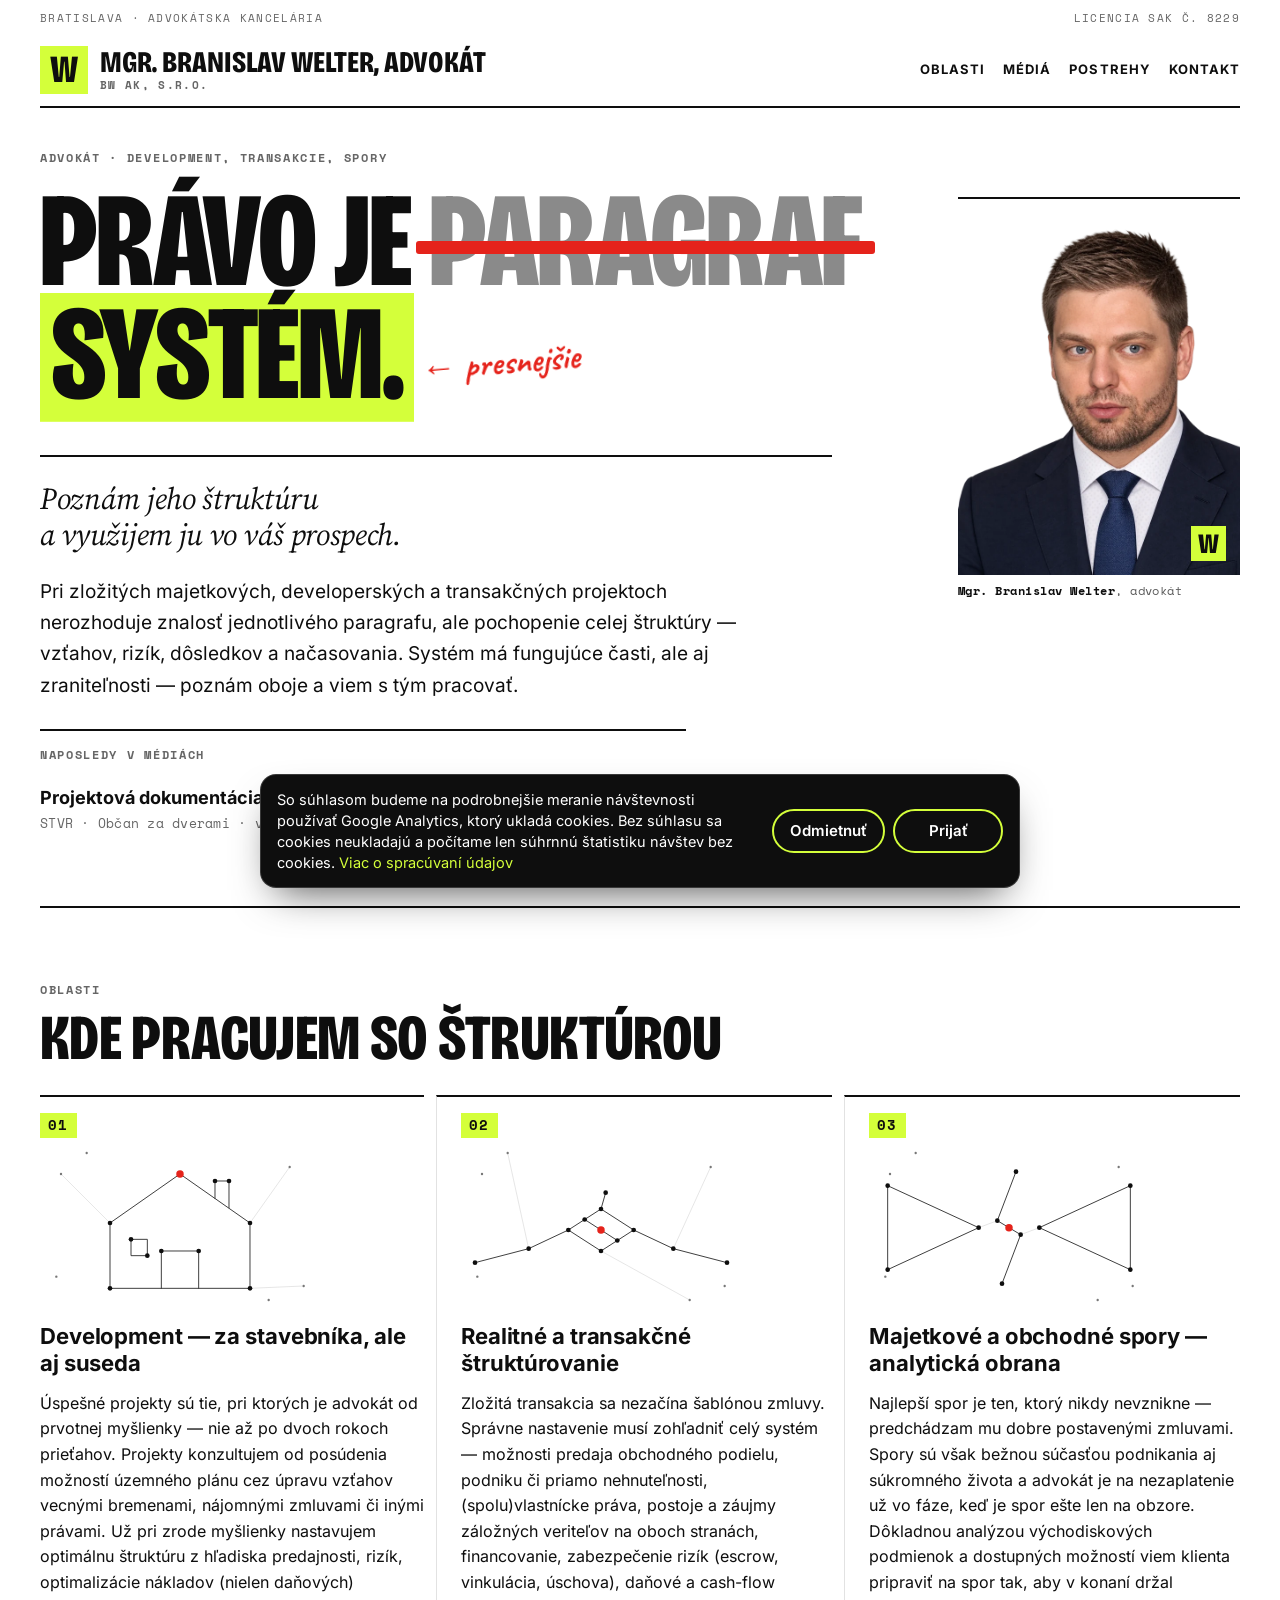
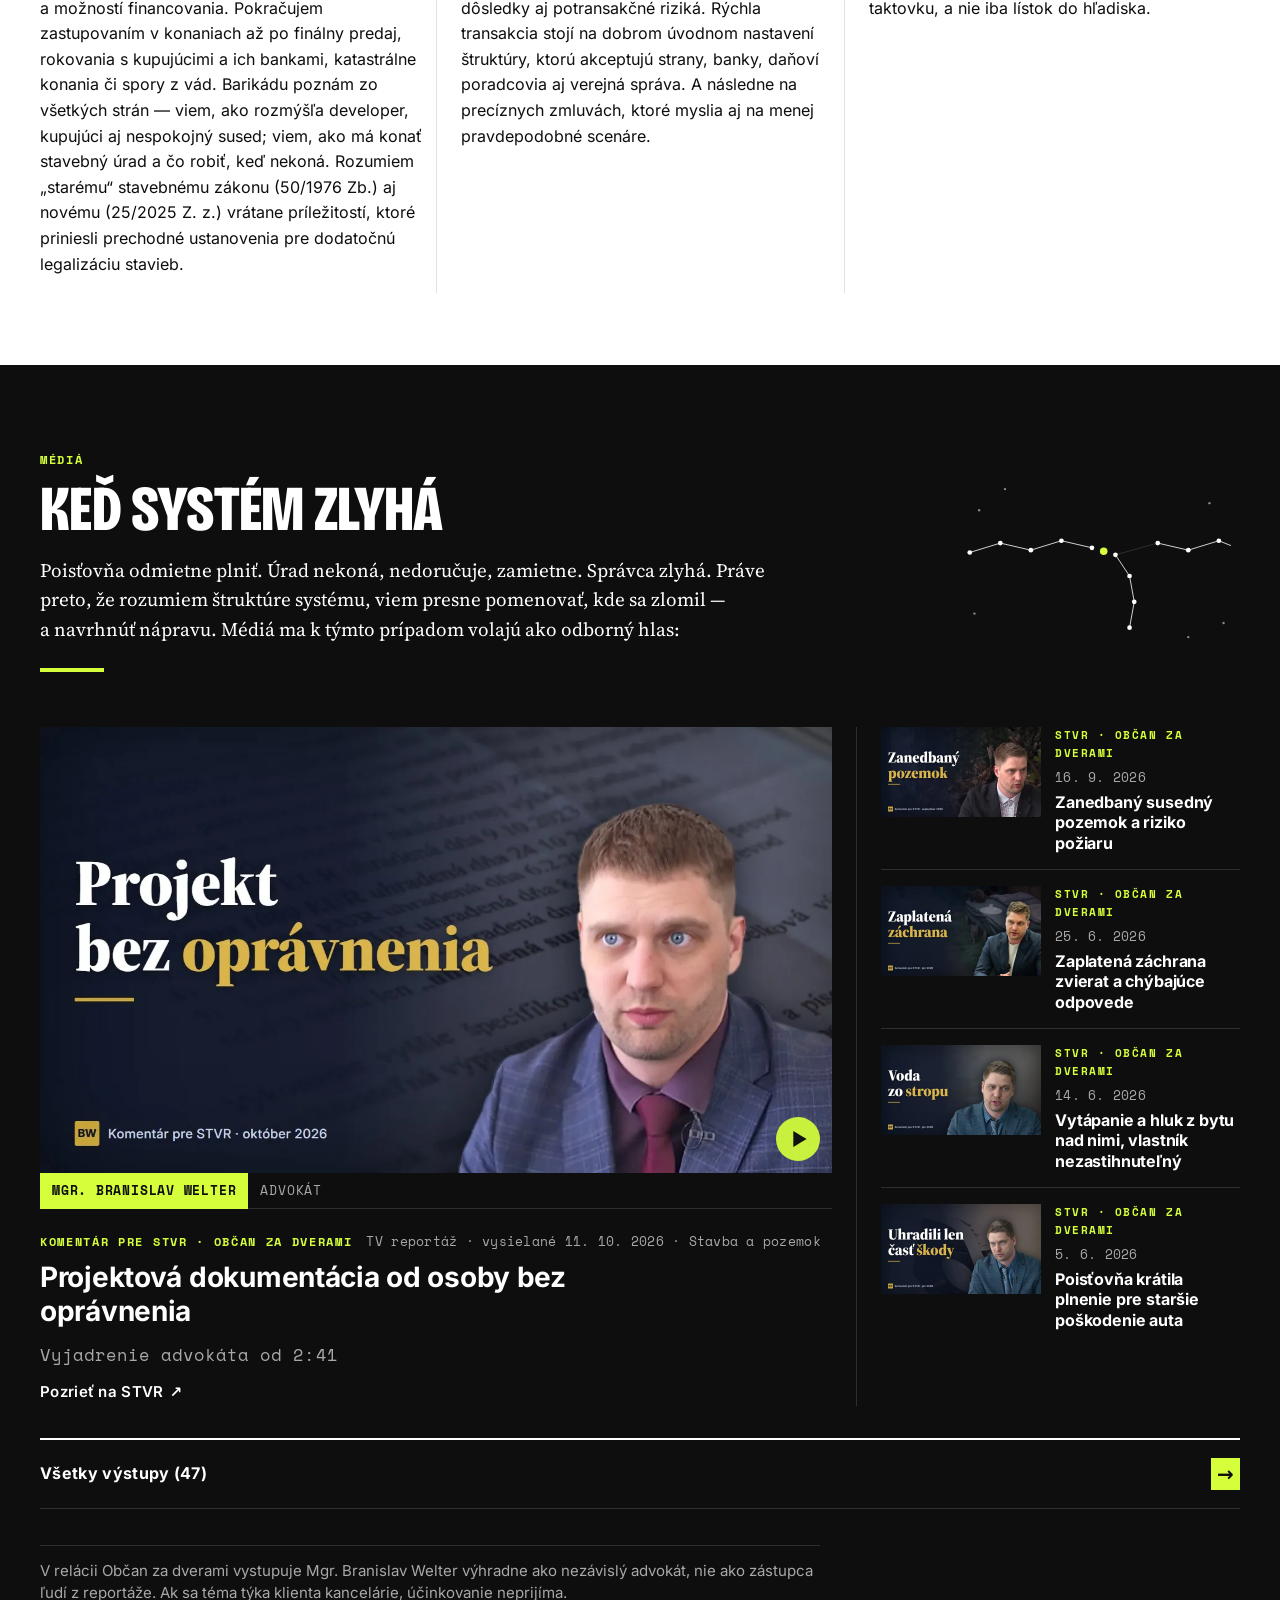
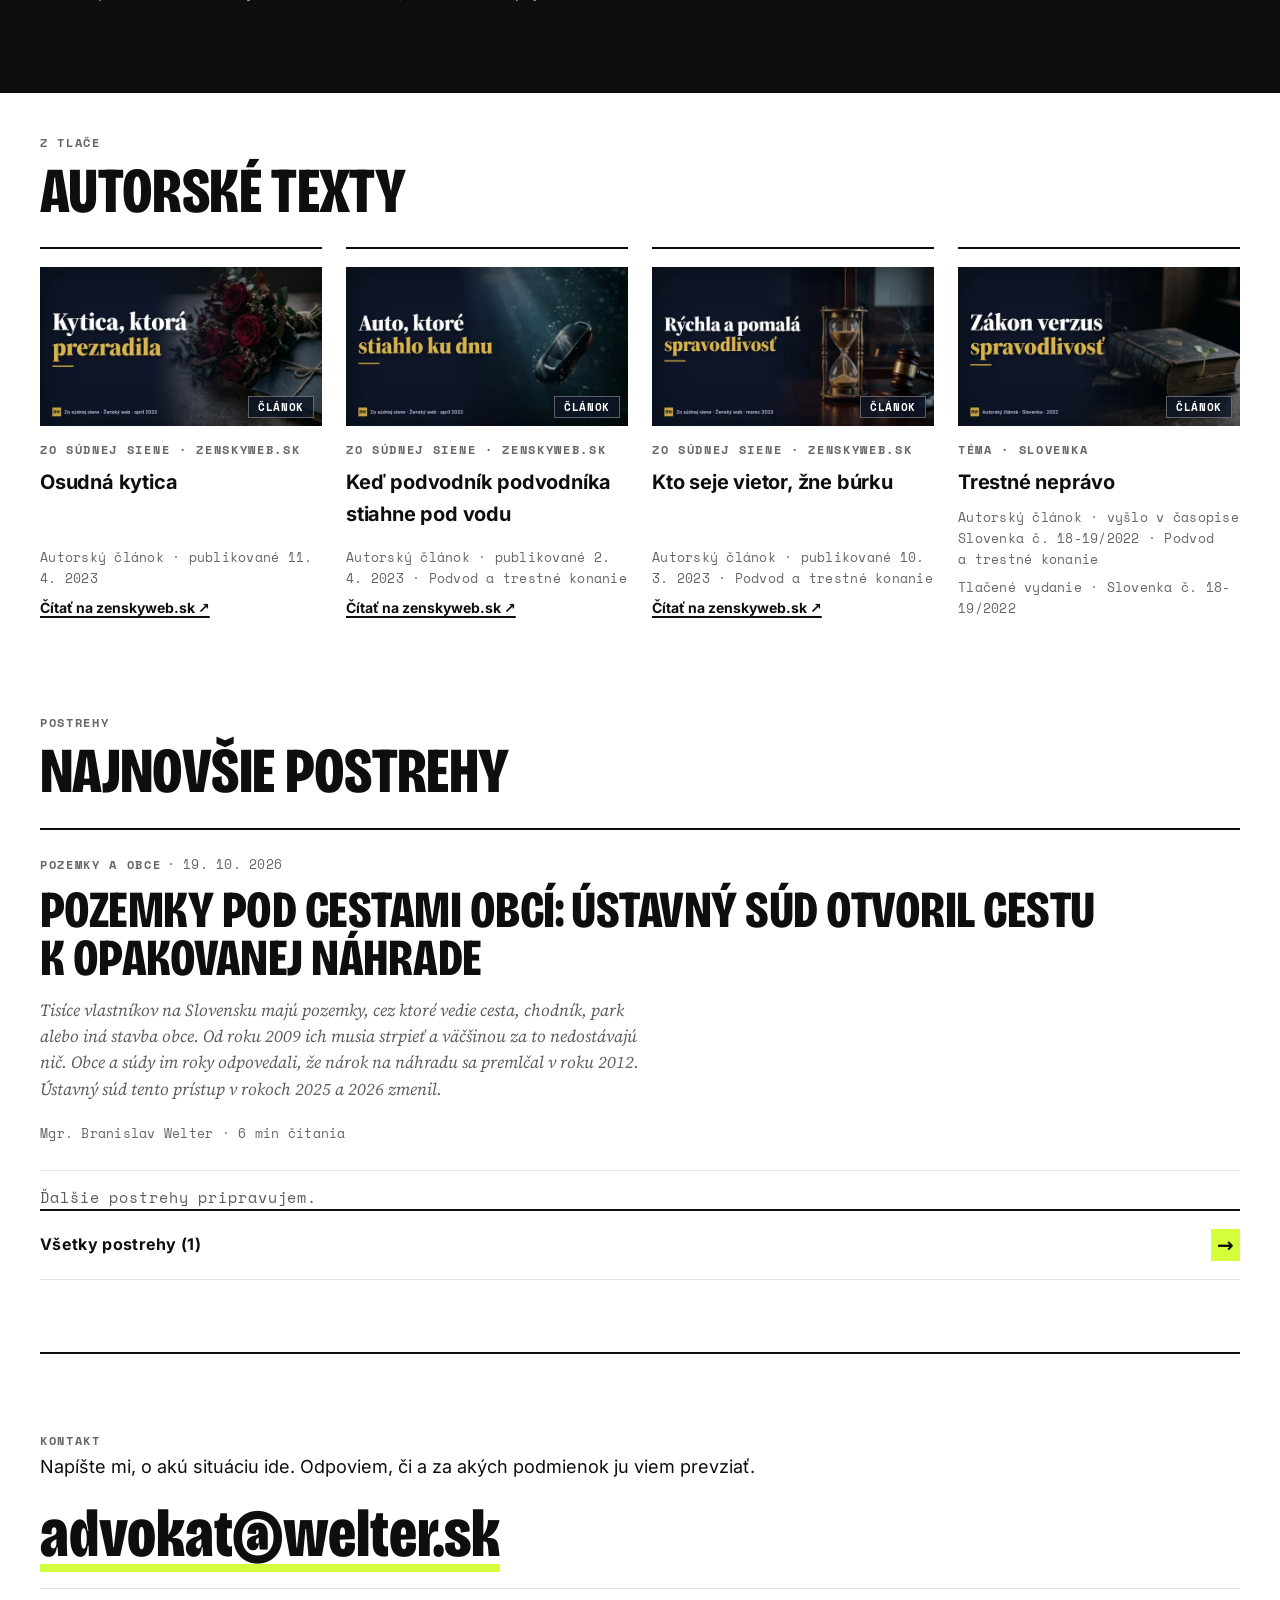
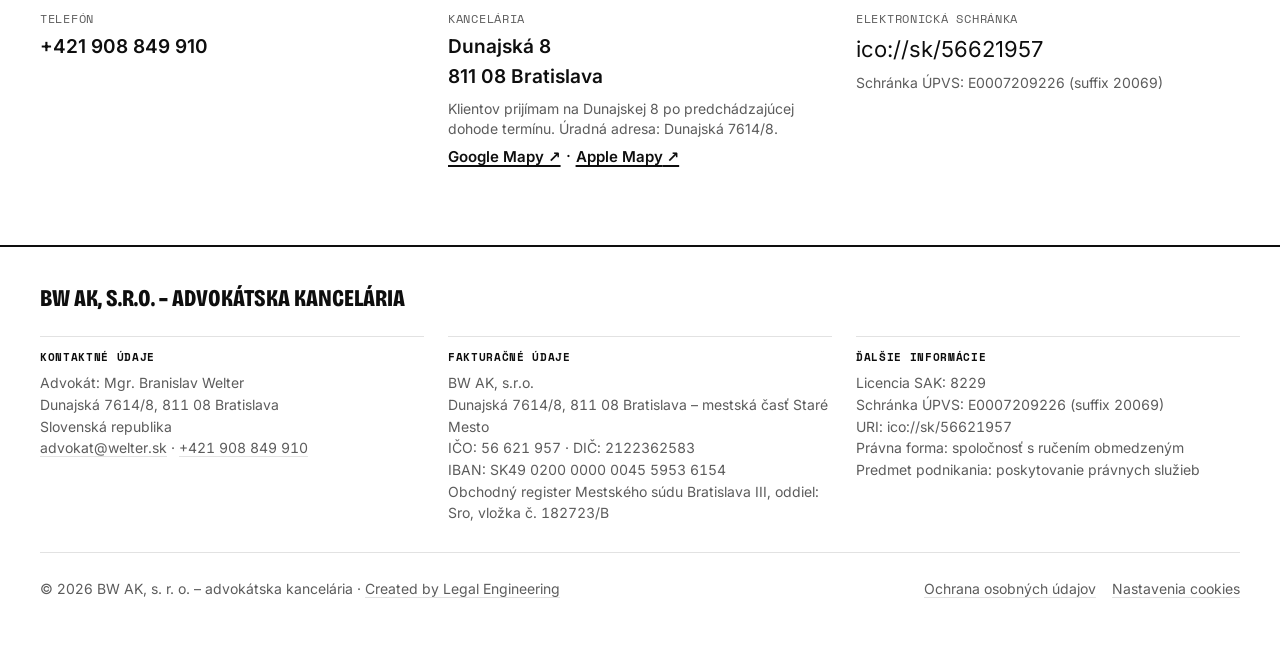
==== commit 7e327b81: "Tón v 1. osobe singuláru, OG obrázky v Brand v1, register médií na mobile Texty, kde web hovoril za " ====
--- a/index.html
+++ b/index.html
@@ -4,13 +4,13 @@
 <meta charset="utf-8">
 <meta name="viewport" content="width=device-width, initial-scale=1">
 <title>Mgr. Branislav Welter, advokát – BW AK, s.r.o.</title>
-<meta name="description" content="Mgr. Branislav Welter, advokát. Právo je systém. Poznáme jeho štruktúru a využijeme ju vo váš prospech.">
+<meta name="description" content="Mgr. Branislav Welter, advokát. Právo je systém. Poznám jeho štruktúru a využijem ju vo váš prospech.">
 <link rel="canonical" href="https://www.welter.sk/">
 <meta property="og:type" content="website">
 <meta property="og:locale" content="sk_SK">
 <meta property="og:site_name" content="BW AK, s.r.o. – Mgr. Branislav Welter, advokát">
 <meta property="og:title" content="Mgr. Branislav Welter, advokát – BW AK, s.r.o.">
-<meta property="og:description" content="Mgr. Branislav Welter, advokát. Právo je systém. Poznáme jeho štruktúru a využijeme ju vo váš prospech.">
+<meta property="og:description" content="Mgr. Branislav Welter, advokát. Právo je systém. Poznám jeho štruktúru a využijem ju vo váš prospech.">
 <meta property="og:url" content="https://www.welter.sk/">
 <meta property="og:image" content="https://www.welter.sk/img/og/default.png">
 <meta property="og:image:width" content="1200">
@@ -25,7 +25,7 @@
 <link rel="stylesheet" href="/assets/css/site.css">
 <link rel="icon" href="/favicon.svg" type="image/svg+xml">
 <link rel="alternate" type="application/rss+xml" title="Postrehy – welter.sk" href="/feed.xml">
-<script type="application/ld+json">{"@context":"https://schema.org","@graph":[{"@type":"LegalService","@id":"https://www.welter.sk/#organization","name":"BW AK, s.r.o.","legalName":"BW AK, s.r.o.","alternateName":"Advokátska kancelária Welter","description":"Mgr. Branislav Welter, advokát. Právo je systém. Poznáme jeho štruktúru a využijeme ju vo váš prospech.","url":"https://www.welter.sk/","telephone":"+421908849910","email":"advokat@welter.sk","image":"https://www.welter.sk/img/og/default.png","address":{"@type":"PostalAddress","streetAddress":"Dunajská 7614/8","addressLocality":"Bratislava","postalCode":"811 08","addressCountry":"SK"},"geo":{"@type":"GeoCoordinates","latitude":48.1445086,"longitude":17.1149464},"hasMap":"https://www.google.com/maps/place/Dunajsk%C3%A1+8/@48.1445086,17.1149464,19z/data=!4m7!3m6!1s0x476c8943e3603dc7:0x4184066fa842aa5f!4b1!8m2!3d48.1445086!4d17.1149464!16s%2Fg%2F11rp450kx6","areaServed":"SK","priceRange":"na dohodu","identifier":{"@type":"PropertyValue","name":"IČO","propertyID":"ICO","value":"56621957"},"knowsAbout":["Development","Realitné a transakčné štruktúrovanie","Majetkové a obchodné spory"],"employee":{"@id":"https://www.welter.sk/#branislav-welter"},"founder":{"@id":"https://www.welter.sk/#branislav-welter"}},{"@type":"Person","@id":"https://www.welter.sk/#branislav-welter","name":"Mgr. Branislav Welter","honorificPrefix":"Mgr.","givenName":"Branislav","familyName":"Welter","jobTitle":"advokát","worksFor":{"@id":"https://www.welter.sk/#organization"},"url":"https://www.welter.sk/","memberOf":{"@type":"Organization","name":"Slovenská advokátska komora","url":"https://www.sak.sk/"},"identifier":{"@type":"PropertyValue","name":"Licencia SAK","propertyID":"SAK","value":"8229"},"subjectOf":[{"@id":"https://www.welter.sk/media/#stvr-2026-10-11-projekty-bez-opravnenia"},{"@id":"https://www.welter.sk/media/#stvr-2026-09-16-zanedbany-pozemok"},{"@id":"https://www.welter.sk/media/#stvr-2026-06-25-zachrana-maciek"},{"@id":"https://www.welter.sk/media/#stvr-2026-06-14-vytapanie-susedia"},{"@id":"https://www.welter.sk/media/#stvr-2026-04-15-auto-poskodene-skodova-udalost"},{"@id":"https://www.welter.sk/media/#stvr-2026-04-24-amnestia-chatka"},{"@id":"https://www.welter.sk/media/#stvr-2026-03-29-predrazene-revizie"},{"@id":"https://www.welter.sk/media/#stvr-2026-03-21-banovce-dodavka-poistovna"},{"@id":"https://www.welter.sk/media/#stvr-2026-02-27-nahrobne-kamene-trencin"},{"@id":"https://www.welter.sk/media/#stvr-2026-02-08-samozvani-revizni-technici"},{"@id":"https://www.welter.sk/media/#stvr-2025-12-07-poplatok-za-odpad"},{"@id":"https://www.welter.sk/media/#stvr-2025-09-19-reklamacia-dovolenka"},{"@id":"https://www.welter.sk/media/#stvr-2025-10-26-vodomer-platba-za-vodu"},{"@id":"https://www.welter.sk/media/#stvr-2025-10-dunajska-luzna-autolakovna"},{"@id":"https://www.welter.sk/media/#stvr-2025-09-21-opakovane-poziare-domu"},{"@id":"https://www.welter.sk/media/#stvr-2025-06-22-zbierky-darcovia"},{"@id":"https://www.welter.sk/media/#stvr-2025-06-01-zamietnute-prispevky"},{"@id":"https://www.welter.sk/media/#stvr-2025-05-25-fond-oprav-spravca"},{"@id":"https://www.welter.sk/media/#stvr-2025-05-04-socialna-poistovna-dlh"},{"@id":"https://www.welter.sk/media/#stvr-2025-04-06-reklamacia-telefonu"},{"@id":"https://www.welter.sk/media/#stvr-2025-03-23-neplatiaci-najomnici"},{"@id":"https://www.welter.sk/media/#stvr-2025-03-02-eshop-nedodany-tovar"},{"@id":"https://www.welter.sk/media/#stvr-2025-02-09-zumpa-sused"},{"@id":"https://www.welter.sk/media/#stvr-2025-01-19-zruseny-festival"},{"@id":"https://www.welter.sk/media/#stvr-2024-12-15-ukradnute-auto-lizing"},{"@id":"https://www.welter.sk/media/#stvr-2024-12-01-podvod-uspory-banka"},{"@id":"https://www.welter.sk/media/#stvr-2024-11-07-havarijna-cesta"},{"@id":"https://www.welter.sk/media/#stvr-2024-10-26-rozkopana-cesta"},{"@id":"https://www.welter.sk/media/#rtvs-2024-09-24-inzerat-zneuzita-identita"},{"@id":"https://www.welter.sk/media/#rtvs-2024-06-17-rucenie-dom"},{"@id":"https://www.welter.sk/media/#rtvs-2024-05-26-sikana-na-pracovisku"},{"@id":"https://www.welter.sk/media/#rtvs-2024-05-12-pad-pocas-operacie"},{"@id":"https://www.welter.sk/media/#rtvs-2024-03-24-smetisko-bratislava-rukojemnici"},{"@id":"https://www.welter.sk/media/#rtvs-2024-02-28-ucelove-manzelstvo"},{"@id":"https://www.welter.sk/media/#rtvs-2024-01-14-nevyvazena-zmluva-dom"},{"@id":"https://www.welter.sk/media/#rtvs-2023-12-03-namiesto-studenej-vlazna-voda"},{"@id":"https://www.welter.sk/media/#rtvs-2023-11-04-zakon-mimovladne-organizacie"},{"@id":"https://www.welter.sk/media/#rtvs-2023-11-01-agresivny-pes"},{"@id":"https://www.welter.sk/media/#zenskyweb-2023-02-02-ruka-podava-ruze"},{"@id":"https://www.welter.sk/media/#zenskyweb-2023-01-26-podvodnik-pod-vodu"},{"@id":"https://www.welter.sk/media/#zenskyweb-2023-03-10-kto-do-teba-granatom"},{"@id":"https://www.welter.sk/media/#zenskyweb-2023-01-12-dlho-dlzny-dlznik"},{"@id":"https://www.welter.sk/media/#zenskyweb-2023-01-02-z-porodnej-saly"},{"@id":"https://www.welter.sk/media/#slovenka-2022-trestne-nepravo"},{"@id":"https://www.welter.sk/media/#slovenka-2022-diskriminacia-veku"},{"@id":"https://www.welter.sk/media/#slovenka-2022-mozem-deti-vydedit"},{"@id":"https://www.welter.sk/media/#emma-2021-02-podnikanie-byrokracia"}],"image":"https://www.welter.sk/img/portret.jpg"},{"@type":"WebSite","@id":"https://www.welter.sk/#website","name":"welter.sk","url":"https://www.welter.sk/","inLanguage":"sk","publisher":{"@id":"https://www.welter.sk/#organization"}},{"@type":"WebPage","@id":"https://www.welter.sk/#webpage","url":"https://www.welter.sk/","name":"Mgr. Branislav Welter, advokát – BW AK, s.r.o.","isPartOf":{"@id":"https://www.welter.sk/#website"},"about":{"@id":"https://www.welter.sk/#organization"},"inLanguage":"sk"}]}</script>
+<script type="application/ld+json">{"@context":"https://schema.org","@graph":[{"@type":"LegalService","@id":"https://www.welter.sk/#organization","name":"BW AK, s.r.o.","legalName":"BW AK, s.r.o.","alternateName":"Advokátska kancelária Welter","description":"Mgr. Branislav Welter, advokát. Právo je systém. Poznám jeho štruktúru a využijem ju vo váš prospech.","url":"https://www.welter.sk/","telephone":"+421908849910","email":"advokat@welter.sk","image":"https://www.welter.sk/img/og/default.png","address":{"@type":"PostalAddress","streetAddress":"Dunajská 7614/8","addressLocality":"Bratislava","postalCode":"811 08","addressCountry":"SK"},"geo":{"@type":"GeoCoordinates","latitude":48.1445086,"longitude":17.1149464},"hasMap":"https://www.google.com/maps/place/Dunajsk%C3%A1+8/@48.1445086,17.1149464,19z/data=!4m7!3m6!1s0x476c8943e3603dc7:0x4184066fa842aa5f!4b1!8m2!3d48.1445086!4d17.1149464!16s%2Fg%2F11rp450kx6","areaServed":"SK","priceRange":"na dohodu","identifier":{"@type":"PropertyValue","name":"IČO","propertyID":"ICO","value":"56621957"},"knowsAbout":["Development","Realitné a transakčné štruktúrovanie","Majetkové a obchodné spory"],"employee":{"@id":"https://www.welter.sk/#branislav-welter"},"founder":{"@id":"https://www.welter.sk/#branislav-welter"}},{"@type":"Person","@id":"https://www.welter.sk/#branislav-welter","name":"Mgr. Branislav Welter","honorificPrefix":"Mgr.","givenName":"Branislav","familyName":"Welter","jobTitle":"advokát","worksFor":{"@id":"https://www.welter.sk/#organization"},"url":"https://www.welter.sk/","memberOf":{"@type":"Organization","name":"Slovenská advokátska komora","url":"https://www.sak.sk/"},"identifier":{"@type":"PropertyValue","name":"Licencia SAK","propertyID":"SAK","value":"8229"},"subjectOf":[{"@id":"https://www.welter.sk/media/#stvr-2026-10-11-projekty-bez-opravnenia"},{"@id":"https://www.welter.sk/media/#stvr-2026-09-16-zanedbany-pozemok"},{"@id":"https://www.welter.sk/media/#stvr-2026-06-25-zachrana-maciek"},{"@id":"https://www.welter.sk/media/#stvr-2026-06-14-vytapanie-susedia"},{"@id":"https://www.welter.sk/media/#stvr-2026-04-15-auto-poskodene-skodova-udalost"},{"@id":"https://www.welter.sk/media/#stvr-2026-04-24-amnestia-chatka"},{"@id":"https://www.welter.sk/media/#stvr-2026-03-29-predrazene-revizie"},{"@id":"https://www.welter.sk/media/#stvr-2026-03-21-banovce-dodavka-poistovna"},{"@id":"https://www.welter.sk/media/#stvr-2026-02-27-nahrobne-kamene-trencin"},{"@id":"https://www.welter.sk/media/#stvr-2026-02-08-samozvani-revizni-technici"},{"@id":"https://www.welter.sk/media/#stvr-2025-12-07-poplatok-za-odpad"},{"@id":"https://www.welter.sk/media/#stvr-2025-09-19-reklamacia-dovolenka"},{"@id":"https://www.welter.sk/media/#stvr-2025-10-26-vodomer-platba-za-vodu"},{"@id":"https://www.welter.sk/media/#stvr-2025-10-dunajska-luzna-autolakovna"},{"@id":"https://www.welter.sk/media/#stvr-2025-09-21-opakovane-poziare-domu"},{"@id":"https://www.welter.sk/media/#stvr-2025-06-22-zbierky-darcovia"},{"@id":"https://www.welter.sk/media/#stvr-2025-06-01-zamietnute-prispevky"},{"@id":"https://www.welter.sk/media/#stvr-2025-05-25-fond-oprav-spravca"},{"@id":"https://www.welter.sk/media/#stvr-2025-05-04-socialna-poistovna-dlh"},{"@id":"https://www.welter.sk/media/#stvr-2025-04-06-reklamacia-telefonu"},{"@id":"https://www.welter.sk/media/#stvr-2025-03-23-neplatiaci-najomnici"},{"@id":"https://www.welter.sk/media/#stvr-2025-03-02-eshop-nedodany-tovar"},{"@id":"https://www.welter.sk/media/#stvr-2025-02-09-zumpa-sused"},{"@id":"https://www.welter.sk/media/#stvr-2025-01-19-zruseny-festival"},{"@id":"https://www.welter.sk/media/#stvr-2024-12-15-ukradnute-auto-lizing"},{"@id":"https://www.welter.sk/media/#stvr-2024-12-01-podvod-uspory-banka"},{"@id":"https://www.welter.sk/media/#stvr-2024-11-07-havarijna-cesta"},{"@id":"https://www.welter.sk/media/#stvr-2024-10-26-rozkopana-cesta"},{"@id":"https://www.welter.sk/media/#rtvs-2024-09-24-inzerat-zneuzita-identita"},{"@id":"https://www.welter.sk/media/#rtvs-2024-06-17-rucenie-dom"},{"@id":"https://www.welter.sk/media/#rtvs-2024-05-26-sikana-na-pracovisku"},{"@id":"https://www.welter.sk/media/#rtvs-2024-05-12-pad-pocas-operacie"},{"@id":"https://www.welter.sk/media/#rtvs-2024-03-24-smetisko-bratislava-rukojemnici"},{"@id":"https://www.welter.sk/media/#rtvs-2024-02-28-ucelove-manzelstvo"},{"@id":"https://www.welter.sk/media/#rtvs-2024-01-14-nevyvazena-zmluva-dom"},{"@id":"https://www.welter.sk/media/#rtvs-2023-12-03-namiesto-studenej-vlazna-voda"},{"@id":"https://www.welter.sk/media/#rtvs-2023-11-04-zakon-mimovladne-organizacie"},{"@id":"https://www.welter.sk/media/#rtvs-2023-11-01-agresivny-pes"},{"@id":"https://www.welter.sk/media/#zenskyweb-2023-02-02-ruka-podava-ruze"},{"@id":"https://www.welter.sk/media/#zenskyweb-2023-01-26-podvodnik-pod-vodu"},{"@id":"https://www.welter.sk/media/#zenskyweb-2023-03-10-kto-do-teba-granatom"},{"@id":"https://www.welter.sk/media/#zenskyweb-2023-01-12-dlho-dlzny-dlznik"},{"@id":"https://www.welter.sk/media/#zenskyweb-2023-01-02-z-porodnej-saly"},{"@id":"https://www.welter.sk/media/#slovenka-2022-trestne-nepravo"},{"@id":"https://www.welter.sk/media/#slovenka-2022-diskriminacia-veku"},{"@id":"https://www.welter.sk/media/#slovenka-2022-mozem-deti-vydedit"},{"@id":"https://www.welter.sk/media/#emma-2021-02-podnikanie-byrokracia"}],"image":"https://www.welter.sk/img/portret.jpg"},{"@type":"WebSite","@id":"https://www.welter.sk/#website","name":"welter.sk","url":"https://www.welter.sk/","inLanguage":"sk","publisher":{"@id":"https://www.welter.sk/#organization"}},{"@type":"WebPage","@id":"https://www.welter.sk/#webpage","url":"https://www.welter.sk/","name":"Mgr. Branislav Welter, advokát – BW AK, s.r.o.","isPartOf":{"@id":"https://www.welter.sk/#website"},"about":{"@id":"https://www.welter.sk/#organization"},"inLanguage":"sk"}]}</script>
 <script>
 window.CONSENT_CFG={key:'welter_consent_v1',ga:/(^|\.)welter\.sk$/.test(location.hostname)?'G-4FHE8V2S4T':''};
 window.dataLayer=window.dataLayer||[];function gtag(){dataLayer.push(arguments);}
@@ -54,8 +54,8 @@
   <span class="kicker">Advokát · Development, transakcie, spory</span>
   <h1 class="hero__h1" id="hero-h">Právo je <span class="st" aria-hidden="true">paragraf</span> <span class="mk">systém.</span><span class="hand" aria-hidden="true">← presnejšie</span></h1>
   <div class="hero__text">
-   <h2 class="hero__sub">Poznáme jeho štruktúru a&nbsp;využijeme ju vo váš prospech.</h2>
-   <p class="hero__lede">Pri zložitých majetkových, developerských a&nbsp;transakčných projektoch nerozhoduje znalosť jednotlivého paragrafu, ale pochopenie celej štruktúry — vzťahov, rizík, dôsledkov a&nbsp;načasovania. Systém má fungujúce časti, ale aj zraniteľnosti — poznáme oboje a&nbsp;vieme s&nbsp;tým pracovať.</p>
+   <h2 class="hero__sub">Poznám jeho štruktúru a&nbsp;využijem ju vo váš prospech.</h2>
+   <p class="hero__lede">Pri zložitých majetkových, developerských a&nbsp;transakčných projektoch nerozhoduje znalosť jednotlivého paragrafu, ale pochopenie celej štruktúry — vzťahov, rizík, dôsledkov a&nbsp;načasovania. Systém má fungujúce časti, ale aj zraniteľnosti — poznám oboje a&nbsp;viem s&nbsp;tým pracovať.</p>
    <a class="hero__latest" href="/media/#stvr-2026-10-11-projekty-bez-opravnenia"><span class="kicker">Naposledy v&nbsp;médiách</span><span class="hero__latest-t"><span class="u">Projektová dokumentácia od osoby bez oprávnenia</span></span><span class="meta">STVR · Občan za dverami · vysielané <time datetime="2026-10-11">11. 10. 2026</time></span></a>
   </div>
   <figure class="portrait">
@@ -69,13 +69,13 @@
 
 <section class="section" id="services" aria-labelledby="oblasti-h">
  <div class="wrap">
-  <div class="section__head"><div><span class="kicker">Oblasti</span><h2 class="h2" id="oblasti-h">Kde pracujeme so štruktúrou</h2></div></div>
+  <div class="section__head"><div><span class="kicker">Oblasti</span><h2 class="h2" id="oblasti-h">Kde pracujem so štruktúrou</h2></div></div>
   <div class="areas">
    <article class="area">
     <div class="area__top"><span class="area__num" aria-hidden="true">01</span></div>
     <div class="area__fig"><svg viewBox="0 0 240 140" aria-hidden="true" focusable="false"><g fill="none" stroke="#0E0E0E" stroke-width="0.8" stroke-linejoin="round" stroke-linecap="round" opacity=".85"><polyline points="60,122 60,66 120,24 180,66 180,122 60,122"/><polyline points="104,122 104,90 136,90 136,122"/><polyline points="150,45 150,30 162,30 162,53"/><polyline points="78,80 92,80 92,94 78,94 78,80"/></g><g fill="none" stroke="#DCDCDC" stroke-width="0.6"><line x1="18" y1="24" x2="60" y2="66"/><line x1="214" y1="18" x2="180" y2="66"/><line x1="226" y1="120" x2="180" y2="122"/></g><g fill="#0E0E0E"><circle cx="60" cy="122" r="2"/><circle cx="60" cy="66" r="2"/><circle cx="120" cy="24" r="2"/><circle cx="180" cy="66" r="2"/><circle cx="180" cy="122" r="2"/><circle cx="104" cy="90" r="2"/><circle cx="136" cy="90" r="2"/><circle cx="150" cy="30" r="2"/><circle cx="162" cy="30" r="2"/><circle cx="78" cy="80" r="2"/><circle cx="92" cy="94" r="2"/></g><circle cx="120" cy="24" r="3.2" fill="#E5231B"/><g fill="#777777"><circle cx="18" cy="24" r="1"/><circle cx="214" cy="18" r="1"/><circle cx="226" cy="120" r="1"/><circle cx="14" cy="112" r="1"/><circle cx="196" cy="132" r="1"/><circle cx="40" cy="6" r="1"/></g></svg></div>
     <h3>Development — za stavebníka, ale aj suseda</h3>
-    <p>Úspešné projekty sú tie, pri ktorých je advokát od prvotnej myšlienky — nie až po dvoch rokoch prieťahov. Projekty konzultujeme od posúdenia možností územného plánu cez úpravu vzťahov vecnými bremenami, nájomnými zmluvami či inými právami. Už pri zrode myšlienky nastavujeme optimálnu štruktúru z&nbsp;hľadiska predajnosti, rizík, optimalizácie nákladov (nielen daňových) a&nbsp;možností financovania. Pokračujeme zastupovaním v&nbsp;konaniach až po finálny predaj, rokovania s&nbsp;kupujúcimi a&nbsp;ich bankami, katastrálne konania či spory z&nbsp;vád. Barikádu poznáme zo všetkých strán — vieme, ako rozmýšľa developer, kupujúci aj nespokojný sused; vieme, ako má konať stavebný úrad a&nbsp;čo robiť, keď nekoná. Rozumieme „starému“ stavebnému zákonu (50/1976 Zb.) aj novému (25/2025 Z. z.) vrátane príležitostí, ktoré priniesli prechodné ustanovenia pre dodatočnú legalizáciu stavieb.</p>
+    <p>Úspešné projekty sú tie, pri ktorých je advokát od prvotnej myšlienky — nie až po dvoch rokoch prieťahov. Projekty konzultujem od posúdenia možností územného plánu cez úpravu vzťahov vecnými bremenami, nájomnými zmluvami či inými právami. Už pri zrode myšlienky nastavujem optimálnu štruktúru z&nbsp;hľadiska predajnosti, rizík, optimalizácie nákladov (nielen daňových) a&nbsp;možností financovania. Pokračujem zastupovaním v&nbsp;konaniach až po finálny predaj, rokovania s&nbsp;kupujúcimi a&nbsp;ich bankami, katastrálne konania či spory z&nbsp;vád. Barikádu poznám zo všetkých strán — viem, ako rozmýšľa developer, kupujúci aj nespokojný sused; viem, ako má konať stavebný úrad a&nbsp;čo robiť, keď nekoná. Rozumiem „starému“ stavebnému zákonu (50/1976 Zb.) aj novému (25/2025 Z. z.) vrátane príležitostí, ktoré priniesli prechodné ustanovenia pre dodatočnú legalizáciu stavieb.</p>
    </article>
    <article class="area">
     <div class="area__top"><span class="area__num" aria-hidden="true">02</span></div>
@@ -87,7 +87,7 @@
     <div class="area__top"><span class="area__num" aria-hidden="true">03</span></div>
     <div class="area__fig"><svg viewBox="0 0 240 140" aria-hidden="true" focusable="false"><g fill="none" stroke="#0E0E0E" stroke-width="0.8" stroke-linejoin="round" stroke-linecap="round" opacity=".85"><polyline points="16,34 94,70 16,106"/><polyline points="224,34 146,70 224,106"/><polyline points="126,22 110,64 130,76 114,118"/><polyline points="16,34 16,106"/><polyline points="224,34 224,106"/></g><g fill="none" stroke="#DCDCDC" stroke-width="0.6"><line x1="94" y1="70" x2="110" y2="64"/><line x1="146" y1="70" x2="130" y2="76"/></g><g fill="#0E0E0E"><circle cx="16" cy="34" r="2"/><circle cx="94" cy="70" r="2"/><circle cx="16" cy="106" r="2"/><circle cx="224" cy="34" r="2"/><circle cx="146" cy="70" r="2"/><circle cx="224" cy="106" r="2"/><circle cx="126" cy="22" r="2"/><circle cx="110" cy="64" r="2"/><circle cx="130" cy="76" r="2"/><circle cx="114" cy="118" r="2"/></g><circle cx="120" cy="70" r="3.2" fill="#E5231B"/><g fill="#777777"><circle cx="18" cy="24" r="1"/><circle cx="214" cy="18" r="1"/><circle cx="226" cy="120" r="1"/><circle cx="14" cy="112" r="1"/><circle cx="196" cy="132" r="1"/><circle cx="40" cy="6" r="1"/></g></svg></div>
     <h3>Majetkové a&nbsp;obchodné spory — analytická obrana</h3>
-    <p>Najlepší spor je ten, ktorý nikdy nevznikne — predchádzame mu dobre postavenými zmluvami. Spory sú však bežnou súčasťou podnikania aj súkromného života a&nbsp;advokát je na nezaplatenie už vo fáze, keď je spor ešte len na obzore. Dôkladnou analýzou východiskových podmienok a&nbsp;dostupných možností vieme klienta pripraviť na spor tak, aby v&nbsp;konaní držal taktovku, a&nbsp;nie iba lístok do hľadiska.</p>
+    <p>Najlepší spor je ten, ktorý nikdy nevznikne — predchádzam mu dobre postavenými zmluvami. Spory sú však bežnou súčasťou podnikania aj súkromného života a&nbsp;advokát je na nezaplatenie už vo fáze, keď je spor ešte len na obzore. Dôkladnou analýzou východiskových podmienok a&nbsp;dostupných možností viem klienta pripraviť na spor tak, aby v&nbsp;konaní držal taktovku, a&nbsp;nie iba lístok do hľadiska.</p>
    </article>
   </div>
  </div>
@@ -98,7 +98,7 @@
   <div class="night__head"><div>
    <span class="kicker">Médiá</span>
    <h2 class="h2" id="media-h">Keď systém zlyhá</h2>
-   <p class="night__intro">Poisťovňa odmietne plniť. Úrad nekoná, nedoručuje, zamietne. Správca zlyhá. Práve preto, že rozumieme štruktúre systému, vieme presne pomenovať, kde sa zlomil — a&nbsp;navrhnúť nápravu. Médiá nás k&nbsp;týmto prípadom volajú ako odborný hlas:</p>
+   <p class="night__intro">Poisťovňa odmietne plniť. Úrad nekoná, nedoručuje, zamietne. Správca zlyhá. Práve preto, že rozumiem štruktúre systému, viem presne pomenovať, kde sa zlomil — a&nbsp;navrhnúť nápravu. Médiá ma k&nbsp;týmto prípadom volajú ako odborný hlas:</p>
   </div><div class="night__fig"><svg viewBox="0 0 240 140" aria-hidden="true" focusable="false"><g fill="none" stroke="#FFFFFF" stroke-width="0.8" stroke-linejoin="round" stroke-linecap="round" opacity=".85"><polyline points="10,60 36,52 62,58 88,50 114,56"/><polyline points="134,62 146,80 150,102 146,124"/><polyline points="170,52 196,58 222,50 232,54"/></g><g fill="none" stroke="#3A3A3A" stroke-width="0.6"><line x1="134" y1="62" x2="170" y2="52"/></g><g fill="#FFFFFF"><circle cx="10" cy="60" r="2"/><circle cx="36" cy="52" r="2"/><circle cx="62" cy="58" r="2"/><circle cx="88" cy="50" r="2"/><circle cx="114" cy="56" r="2"/><circle cx="134" cy="62" r="2"/><circle cx="146" cy="80" r="2"/><circle cx="150" cy="102" r="2"/><circle cx="146" cy="124" r="2"/><circle cx="170" cy="52" r="2"/><circle cx="196" cy="58" r="2"/><circle cx="222" cy="50" r="2"/></g><circle cx="124" cy="59" r="3.2" fill="#D4FF3A"/><g fill="#8A8A8A"><circle cx="18" cy="24" r="1"/><circle cx="214" cy="18" r="1"/><circle cx="226" cy="120" r="1"/><circle cx="14" cy="112" r="1"/><circle cx="196" cy="132" r="1"/><circle cx="40" cy="6" r="1"/></g></svg></div></div>
   <div class="media-grid">
    <article class="lead-card" id="vystup-hlavny">
@@ -189,7 +189,7 @@
     <span class="meta">Mgr. Branislav Welter · 6 min čítania</span>
    </article>
   </div>
-  <p class="upcoming">Ďalšie postrehy pripravujeme.</p>
+  <p class="upcoming">Ďalšie postrehy pripravujem.</p>
   <a class="all-link" href="/postrehy/"><span class="u">Všetky postrehy (1)</span><span class="arrow" aria-hidden="true">→</span></a>
  </div>
 </section>
@@ -200,11 +200,11 @@
  <div class="wrap">
   <span class="kicker">Kontakt</span>
   <h2 class="sr-only" id="kontakt-h">Kontakt</h2>
-  <p class="contact__note">Napíšte, o&nbsp;akú situáciu ide. Odpovieme, či a&nbsp;za akých podmienok ju vieme prevziať.</p>
+  <p class="contact__note">Napíšte mi, o&nbsp;akú situáciu ide. Odpoviem, či a&nbsp;za akých podmienok ju viem prevziať.</p>
   <div><a class="contact__mail" href="mailto:advokat@welter.sk">advokat@welter.sk</a></div>
   <div class="contact__row">
    <div><span class="label">Telefón</span><a href="tel:+421908849910">+421&nbsp;908&nbsp;849&nbsp;910</a></div>
-   <div><span class="label">Kancelária</span><address>Dunajská 8<br>811 08 Bratislava</address><small>Klientov prijímame na Dunajskej 8 po predchádzajúcej dohode termínu. Úradná adresa: Dunajská 7614/8.</small><a class="maplink" href="https://www.google.com/maps/place/Dunajsk%C3%A1+8/@48.1445086,17.1149464,19z/data=!4m7!3m6!1s0x476c8943e3603dc7:0x4184066fa842aa5f!4b1!8m2!3d48.1445086!4d17.1149464!16s%2Fg%2F11rp450kx6" target="_blank" rel="noopener">Google Mapy<span class="sr-only"> (otvorí sa v&nbsp;novom okne)</span> ↗</a> · <a class="maplink" href="https://maps.apple.com/?ll=48.1445086,17.1149464&amp;q=Dunajsk%C3%A1%208%2C%20811%2008%20Bratislava" target="_blank" rel="noopener">Apple Mapy<span class="sr-only"> (otvorí sa v&nbsp;novom okne)</span> ↗</a></div>
+   <div><span class="label">Kancelária</span><address>Dunajská 8<br>811 08 Bratislava</address><small>Klientov prijímam na Dunajskej 8 po predchádzajúcej dohode termínu. Úradná adresa: Dunajská 7614/8.</small><a class="maplink" href="https://www.google.com/maps/place/Dunajsk%C3%A1+8/@48.1445086,17.1149464,19z/data=!4m7!3m6!1s0x476c8943e3603dc7:0x4184066fa842aa5f!4b1!8m2!3d48.1445086!4d17.1149464!16s%2Fg%2F11rp450kx6" target="_blank" rel="noopener">Google Mapy<span class="sr-only"> (otvorí sa v&nbsp;novom okne)</span> ↗</a> · <a class="maplink" href="https://maps.apple.com/?ll=48.1445086,17.1149464&amp;q=Dunajsk%C3%A1%208%2C%20811%2008%20Bratislava" target="_blank" rel="noopener">Apple Mapy<span class="sr-only"> (otvorí sa v&nbsp;novom okne)</span> ↗</a></div>
    <div><span class="label">Elektronická schránka</span><span style="font-size:1.375rem">ico://sk/56621957</span><small>Schránka ÚPVS: E0007209226 (suffix 20069)</small></div>
   </div>
  </div>
--- a/assets/css/site.css
+++ b/assets/css/site.css
@@ -780,6 +780,16 @@
 .year__h h2 { font-size: 3rem; }
 .register h2 { font-size: 2.5rem; border-bottom: 2px solid var(--ink); }
 .reg td.t { font-family: var(--sans); font-weight: 600; font-size: 1rem; }
+/* register na mobile: dátum + popisky v jednom riadku, titulok pod nimi */
+@media (max-width: 719px) {
+  .reg tr { display: flex; flex-wrap: wrap; align-items: baseline; gap: 0 10px; padding: 12px 0; }
+  .reg tr[hidden] { display: none; }
+  .reg td { padding: 0; line-height: 1.5; }
+  .reg td:first-child, .reg td.c-med, .reg td.c-tema, .reg td.c-typ { font-family: var(--mono); font-size: .75rem; color: var(--ink-2); }
+  .reg td:first-child { color: var(--ink); font-weight: 700; }
+  .reg td.t { flex-basis: 100%; margin-top: 4px; }
+  .reg td.c-med::before, .reg td.c-tema::before, .reg td.c-typ::before { content: "· "; color: var(--muted, #777); }
+}
 .card--paper { border-top: 2px solid var(--ink); }
 .card--paper .quote-mark, .paper-card .quote-mark { font-family: var(--serif); color: var(--red); }
 .media-lead .ext:hover { color: var(--ink); background: var(--lime); }
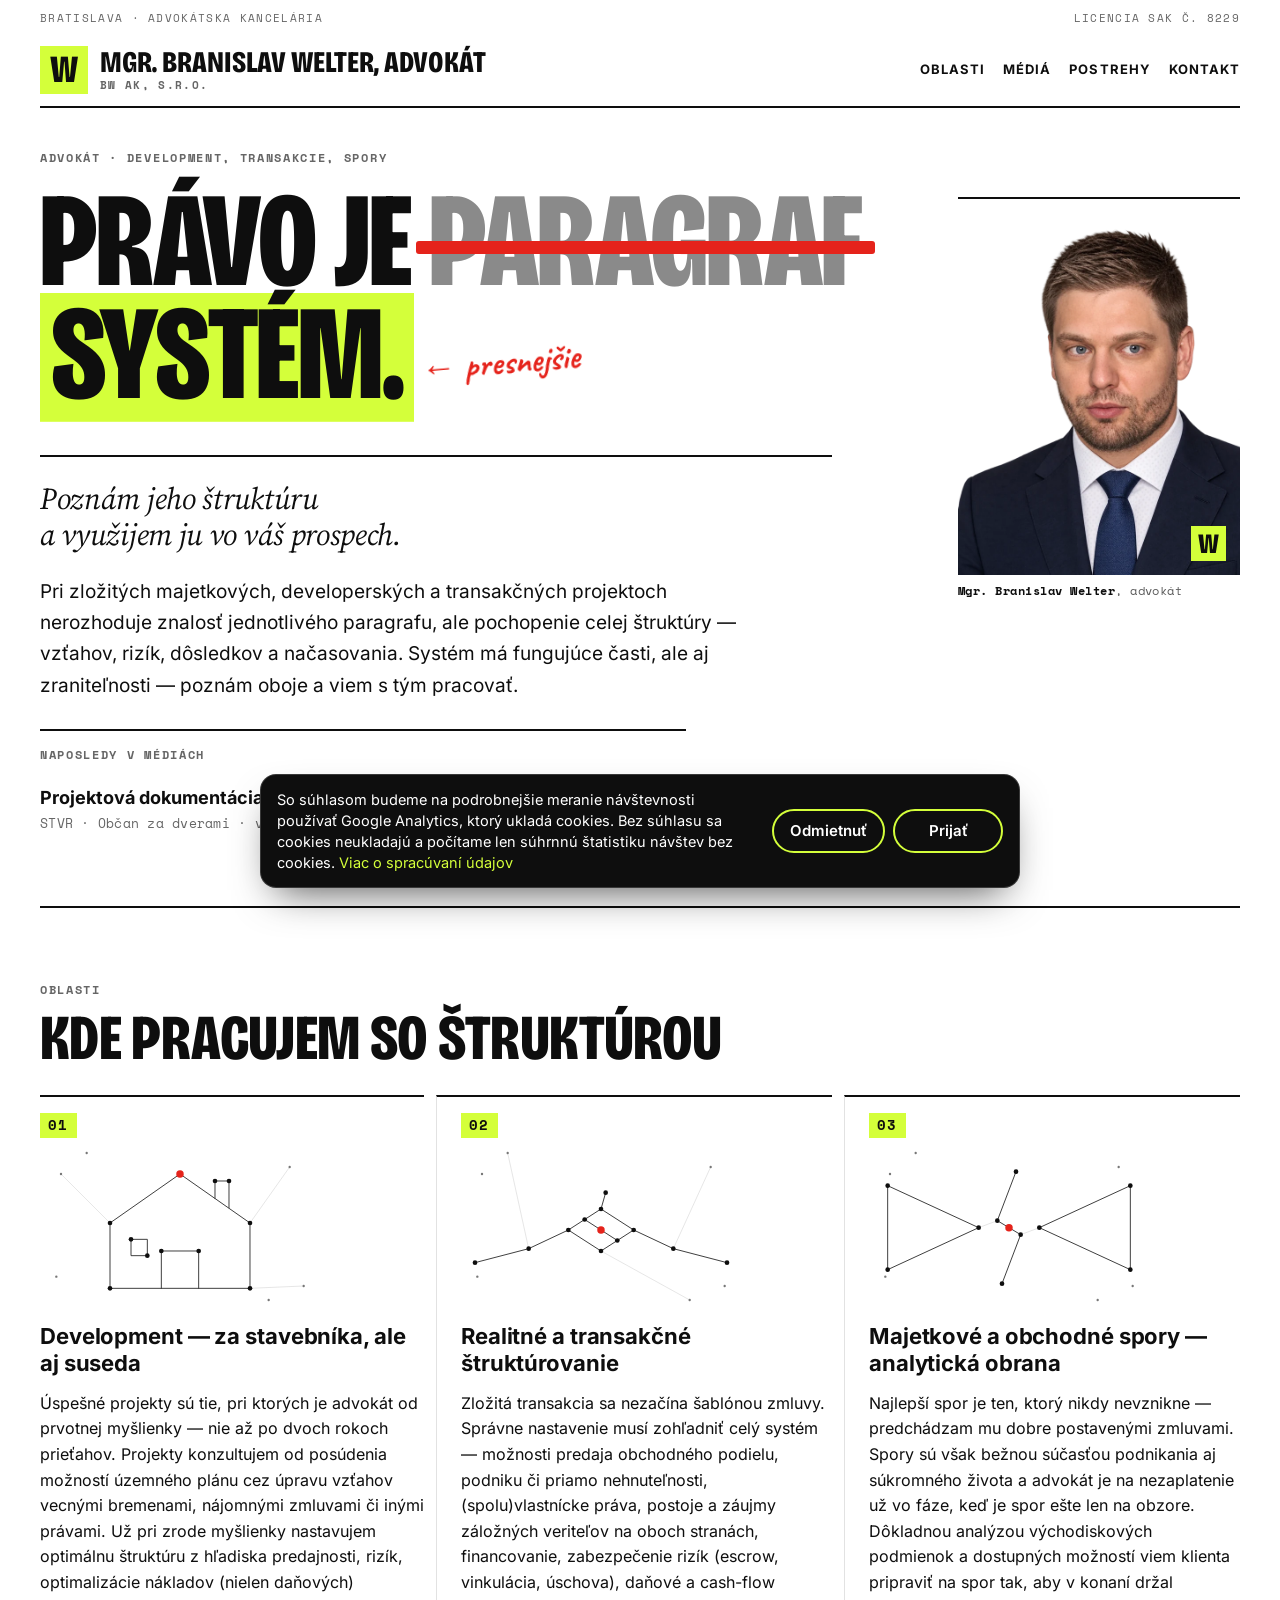
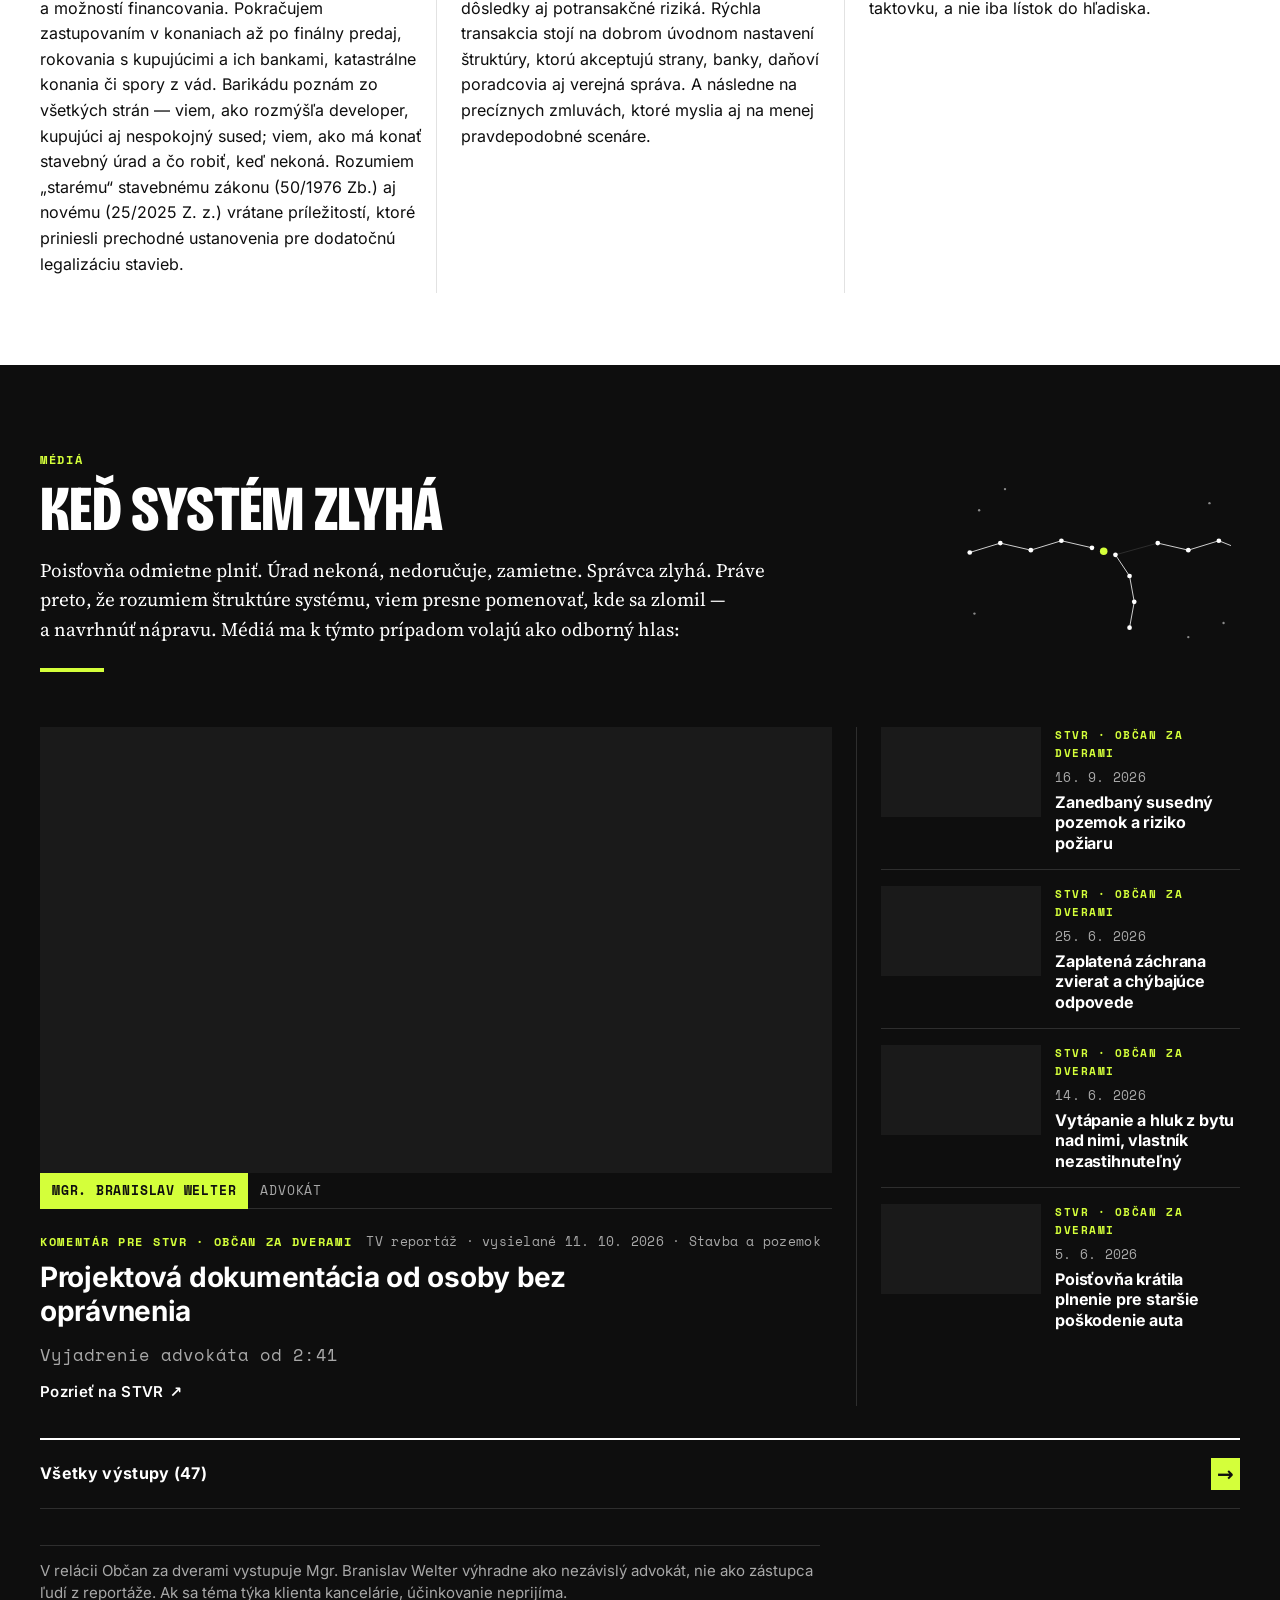
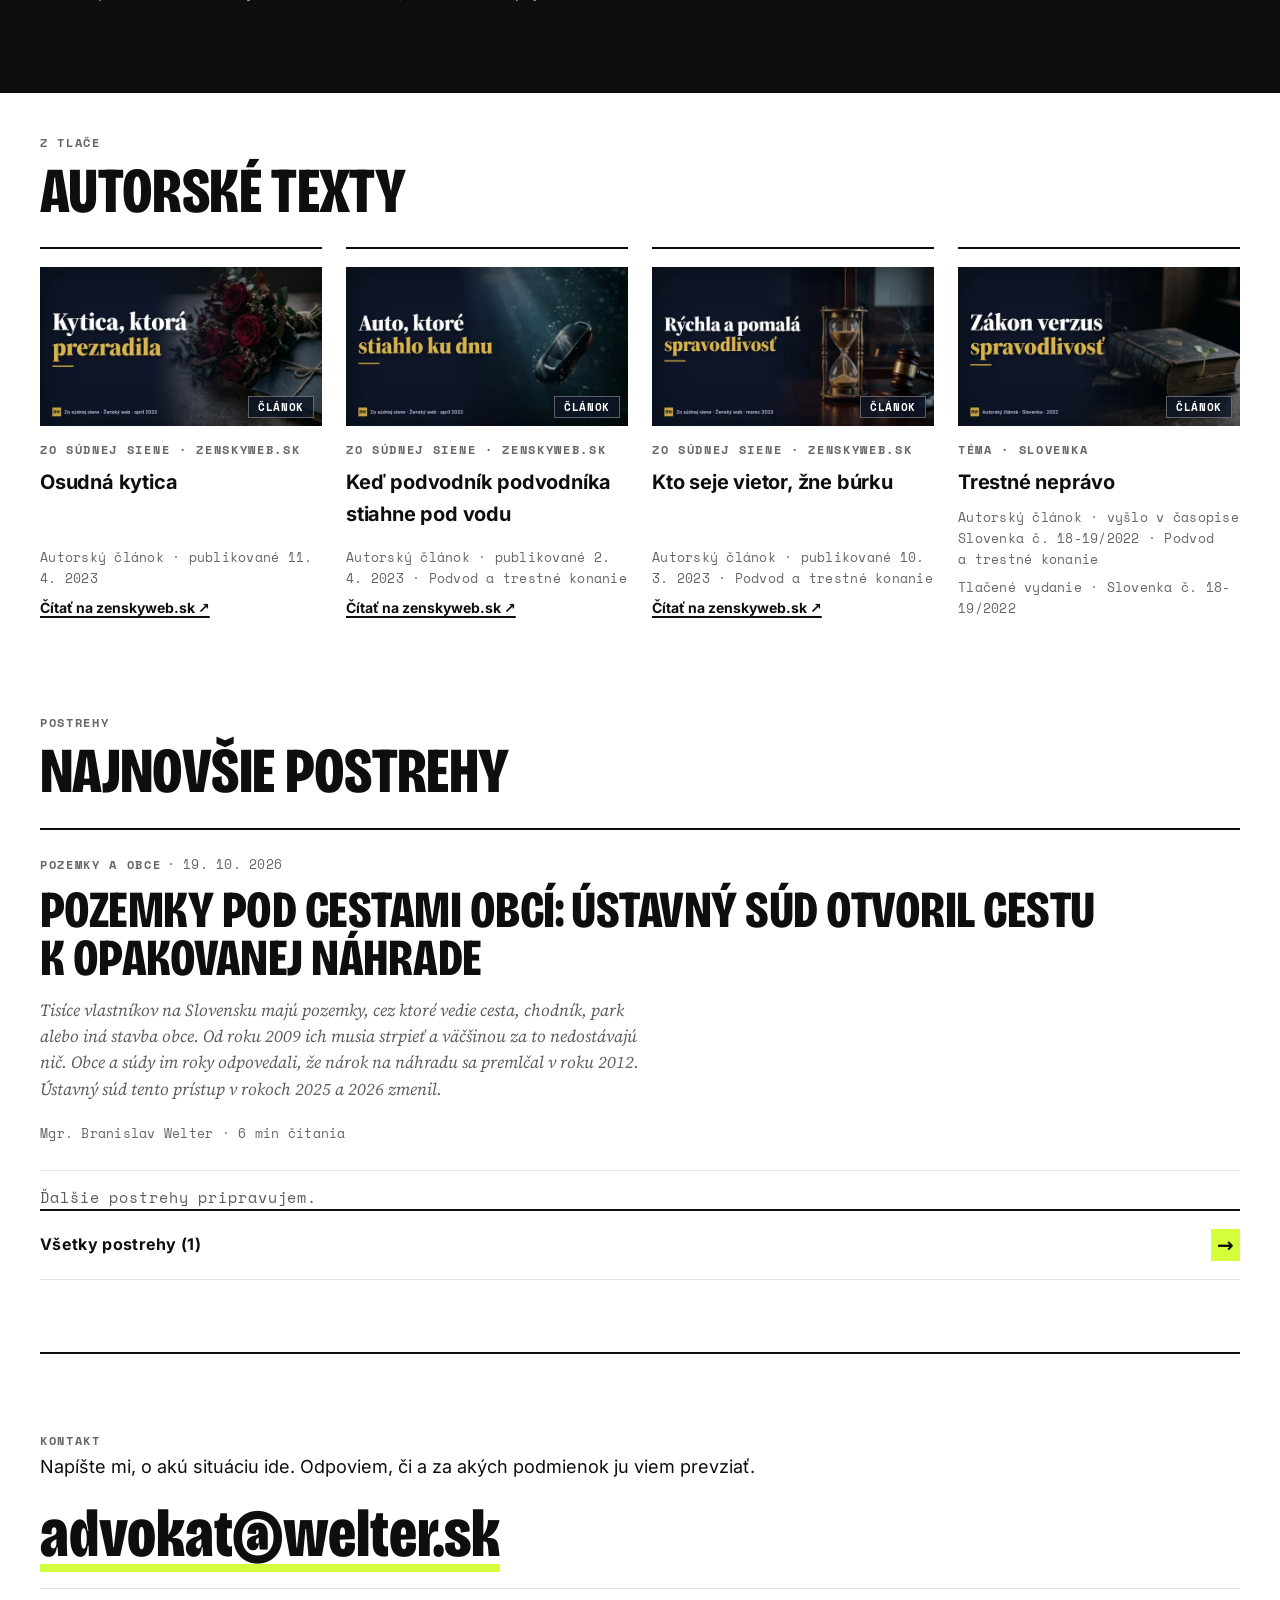
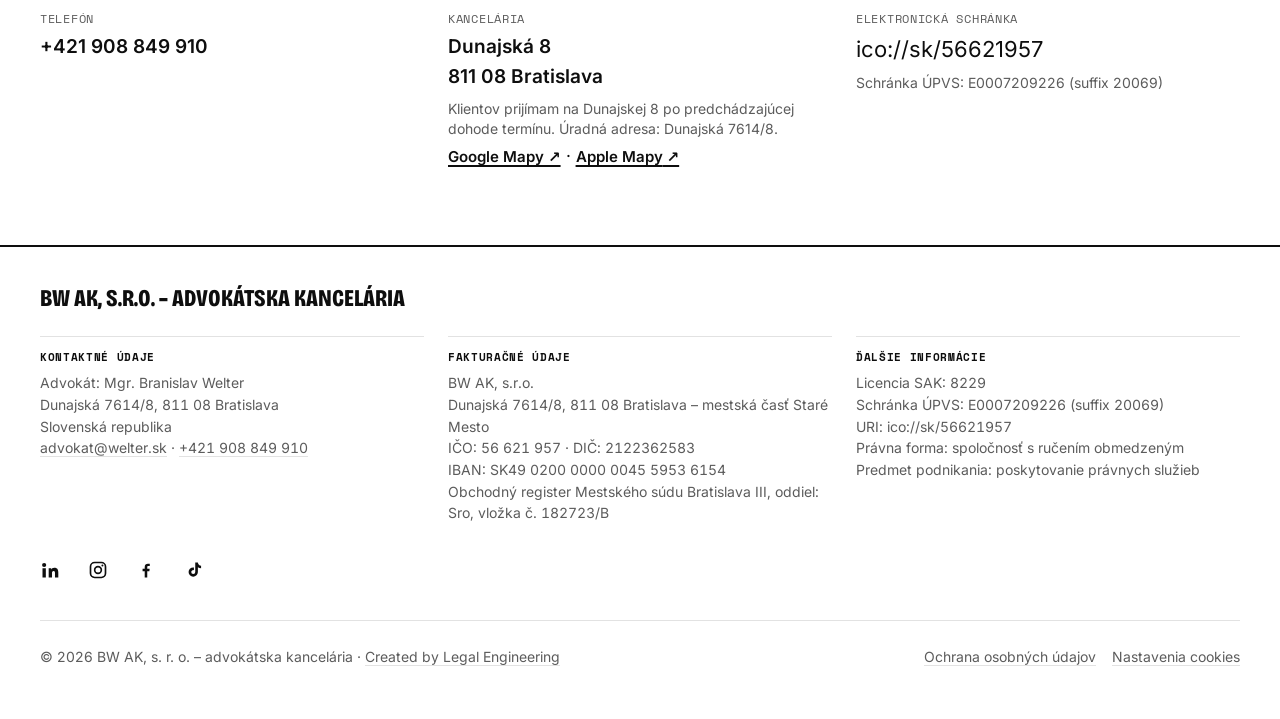
==== commit 9a15d143: "Odkazy na sociálne siete: pätička, sameAs, llms.txt - pätička na všetkých stránkach: ikony LinkedIn," ====
--- a/index.html
+++ b/index.html
@@ -25,7 +25,7 @@
 <link rel="stylesheet" href="/assets/css/site.css">
 <link rel="icon" href="/favicon.svg" type="image/svg+xml">
 <link rel="alternate" type="application/rss+xml" title="Postrehy – welter.sk" href="/feed.xml">
-<script type="application/ld+json">{"@context":"https://schema.org","@graph":[{"@type":"LegalService","@id":"https://www.welter.sk/#organization","name":"BW AK, s.r.o.","legalName":"BW AK, s.r.o.","alternateName":"Advokátska kancelária Welter","description":"Mgr. Branislav Welter, advokát. Právo je systém. Poznám jeho štruktúru a využijem ju vo váš prospech.","url":"https://www.welter.sk/","telephone":"+421908849910","email":"advokat@welter.sk","image":"https://www.welter.sk/img/og/default.png","address":{"@type":"PostalAddress","streetAddress":"Dunajská 7614/8","addressLocality":"Bratislava","postalCode":"811 08","addressCountry":"SK"},"geo":{"@type":"GeoCoordinates","latitude":48.1445086,"longitude":17.1149464},"hasMap":"https://www.google.com/maps/place/Dunajsk%C3%A1+8/@48.1445086,17.1149464,19z/data=!4m7!3m6!1s0x476c8943e3603dc7:0x4184066fa842aa5f!4b1!8m2!3d48.1445086!4d17.1149464!16s%2Fg%2F11rp450kx6","areaServed":"SK","priceRange":"na dohodu","identifier":{"@type":"PropertyValue","name":"IČO","propertyID":"ICO","value":"56621957"},"knowsAbout":["Development","Realitné a transakčné štruktúrovanie","Majetkové a obchodné spory"],"employee":{"@id":"https://www.welter.sk/#branislav-welter"},"founder":{"@id":"https://www.welter.sk/#branislav-welter"}},{"@type":"Person","@id":"https://www.welter.sk/#branislav-welter","name":"Mgr. Branislav Welter","honorificPrefix":"Mgr.","givenName":"Branislav","familyName":"Welter","jobTitle":"advokát","worksFor":{"@id":"https://www.welter.sk/#organization"},"url":"https://www.welter.sk/","memberOf":{"@type":"Organization","name":"Slovenská advokátska komora","url":"https://www.sak.sk/"},"identifier":{"@type":"PropertyValue","name":"Licencia SAK","propertyID":"SAK","value":"8229"},"subjectOf":[{"@id":"https://www.welter.sk/media/#stvr-2026-10-11-projekty-bez-opravnenia"},{"@id":"https://www.welter.sk/media/#stvr-2026-09-16-zanedbany-pozemok"},{"@id":"https://www.welter.sk/media/#stvr-2026-06-25-zachrana-maciek"},{"@id":"https://www.welter.sk/media/#stvr-2026-06-14-vytapanie-susedia"},{"@id":"https://www.welter.sk/media/#stvr-2026-04-15-auto-poskodene-skodova-udalost"},{"@id":"https://www.welter.sk/media/#stvr-2026-04-24-amnestia-chatka"},{"@id":"https://www.welter.sk/media/#stvr-2026-03-29-predrazene-revizie"},{"@id":"https://www.welter.sk/media/#stvr-2026-03-21-banovce-dodavka-poistovna"},{"@id":"https://www.welter.sk/media/#stvr-2026-02-27-nahrobne-kamene-trencin"},{"@id":"https://www.welter.sk/media/#stvr-2026-02-08-samozvani-revizni-technici"},{"@id":"https://www.welter.sk/media/#stvr-2025-12-07-poplatok-za-odpad"},{"@id":"https://www.welter.sk/media/#stvr-2025-09-19-reklamacia-dovolenka"},{"@id":"https://www.welter.sk/media/#stvr-2025-10-26-vodomer-platba-za-vodu"},{"@id":"https://www.welter.sk/media/#stvr-2025-10-dunajska-luzna-autolakovna"},{"@id":"https://www.welter.sk/media/#stvr-2025-09-21-opakovane-poziare-domu"},{"@id":"https://www.welter.sk/media/#stvr-2025-06-22-zbierky-darcovia"},{"@id":"https://www.welter.sk/media/#stvr-2025-06-01-zamietnute-prispevky"},{"@id":"https://www.welter.sk/media/#stvr-2025-05-25-fond-oprav-spravca"},{"@id":"https://www.welter.sk/media/#stvr-2025-05-04-socialna-poistovna-dlh"},{"@id":"https://www.welter.sk/media/#stvr-2025-04-06-reklamacia-telefonu"},{"@id":"https://www.welter.sk/media/#stvr-2025-03-23-neplatiaci-najomnici"},{"@id":"https://www.welter.sk/media/#stvr-2025-03-02-eshop-nedodany-tovar"},{"@id":"https://www.welter.sk/media/#stvr-2025-02-09-zumpa-sused"},{"@id":"https://www.welter.sk/media/#stvr-2025-01-19-zruseny-festival"},{"@id":"https://www.welter.sk/media/#stvr-2024-12-15-ukradnute-auto-lizing"},{"@id":"https://www.welter.sk/media/#stvr-2024-12-01-podvod-uspory-banka"},{"@id":"https://www.welter.sk/media/#stvr-2024-11-07-havarijna-cesta"},{"@id":"https://www.welter.sk/media/#stvr-2024-10-26-rozkopana-cesta"},{"@id":"https://www.welter.sk/media/#rtvs-2024-09-24-inzerat-zneuzita-identita"},{"@id":"https://www.welter.sk/media/#rtvs-2024-06-17-rucenie-dom"},{"@id":"https://www.welter.sk/media/#rtvs-2024-05-26-sikana-na-pracovisku"},{"@id":"https://www.welter.sk/media/#rtvs-2024-05-12-pad-pocas-operacie"},{"@id":"https://www.welter.sk/media/#rtvs-2024-03-24-smetisko-bratislava-rukojemnici"},{"@id":"https://www.welter.sk/media/#rtvs-2024-02-28-ucelove-manzelstvo"},{"@id":"https://www.welter.sk/media/#rtvs-2024-01-14-nevyvazena-zmluva-dom"},{"@id":"https://www.welter.sk/media/#rtvs-2023-12-03-namiesto-studenej-vlazna-voda"},{"@id":"https://www.welter.sk/media/#rtvs-2023-11-04-zakon-mimovladne-organizacie"},{"@id":"https://www.welter.sk/media/#rtvs-2023-11-01-agresivny-pes"},{"@id":"https://www.welter.sk/media/#zenskyweb-2023-02-02-ruka-podava-ruze"},{"@id":"https://www.welter.sk/media/#zenskyweb-2023-01-26-podvodnik-pod-vodu"},{"@id":"https://www.welter.sk/media/#zenskyweb-2023-03-10-kto-do-teba-granatom"},{"@id":"https://www.welter.sk/media/#zenskyweb-2023-01-12-dlho-dlzny-dlznik"},{"@id":"https://www.welter.sk/media/#zenskyweb-2023-01-02-z-porodnej-saly"},{"@id":"https://www.welter.sk/media/#slovenka-2022-trestne-nepravo"},{"@id":"https://www.welter.sk/media/#slovenka-2022-diskriminacia-veku"},{"@id":"https://www.welter.sk/media/#slovenka-2022-mozem-deti-vydedit"},{"@id":"https://www.welter.sk/media/#emma-2021-02-podnikanie-byrokracia"}],"image":"https://www.welter.sk/img/portret.jpg"},{"@type":"WebSite","@id":"https://www.welter.sk/#website","name":"welter.sk","url":"https://www.welter.sk/","inLanguage":"sk","publisher":{"@id":"https://www.welter.sk/#organization"}},{"@type":"WebPage","@id":"https://www.welter.sk/#webpage","url":"https://www.welter.sk/","name":"Mgr. Branislav Welter, advokát – BW AK, s.r.o.","isPartOf":{"@id":"https://www.welter.sk/#website"},"about":{"@id":"https://www.welter.sk/#organization"},"inLanguage":"sk"}]}</script>
+<script type="application/ld+json">{"@context":"https://schema.org","@graph":[{"@type":"LegalService","@id":"https://www.welter.sk/#organization","sameAs":["https://www.linkedin.com/in/advokat-welter","https://www.instagram.com/advokat.welter","https://www.facebook.com/advokat.welter","https://www.tiktok.com/@advokat.welter"],"name":"BW AK, s.r.o.","legalName":"BW AK, s.r.o.","alternateName":"Advokátska kancelária Welter","description":"Mgr. Branislav Welter, advokát. Právo je systém. Poznám jeho štruktúru a využijem ju vo váš prospech.","url":"https://www.welter.sk/","telephone":"+421908849910","email":"advokat@welter.sk","image":"https://www.welter.sk/img/og/default.png","address":{"@type":"PostalAddress","streetAddress":"Dunajská 7614/8","addressLocality":"Bratislava","postalCode":"811 08","addressCountry":"SK"},"geo":{"@type":"GeoCoordinates","latitude":48.1445086,"longitude":17.1149464},"hasMap":"https://www.google.com/maps/place/Dunajsk%C3%A1+8/@48.1445086,17.1149464,19z/data=!4m7!3m6!1s0x476c8943e3603dc7:0x4184066fa842aa5f!4b1!8m2!3d48.1445086!4d17.1149464!16s%2Fg%2F11rp450kx6","areaServed":"SK","priceRange":"na dohodu","identifier":{"@type":"PropertyValue","name":"IČO","propertyID":"ICO","value":"56621957"},"knowsAbout":["Development","Realitné a transakčné štruktúrovanie","Majetkové a obchodné spory"],"employee":{"@id":"https://www.welter.sk/#branislav-welter"},"founder":{"@id":"https://www.welter.sk/#branislav-welter"}},{"@type":"Person","@id":"https://www.welter.sk/#branislav-welter","sameAs":["https://www.linkedin.com/in/advokat-welter","https://www.instagram.com/advokat.welter","https://www.facebook.com/advokat.welter","https://www.tiktok.com/@advokat.welter"],"name":"Mgr. Branislav Welter","honorificPrefix":"Mgr.","givenName":"Branislav","familyName":"Welter","jobTitle":"advokát","worksFor":{"@id":"https://www.welter.sk/#organization"},"url":"https://www.welter.sk/","memberOf":{"@type":"Organization","name":"Slovenská advokátska komora","url":"https://www.sak.sk/"},"identifier":{"@type":"PropertyValue","name":"Licencia SAK","propertyID":"SAK","value":"8229"},"subjectOf":[{"@id":"https://www.welter.sk/media/#stvr-2026-10-11-projekty-bez-opravnenia"},{"@id":"https://www.welter.sk/media/#stvr-2026-09-16-zanedbany-pozemok"},{"@id":"https://www.welter.sk/media/#stvr-2026-06-25-zachrana-maciek"},{"@id":"https://www.welter.sk/media/#stvr-2026-06-14-vytapanie-susedia"},{"@id":"https://www.welter.sk/media/#stvr-2026-04-15-auto-poskodene-skodova-udalost"},{"@id":"https://www.welter.sk/media/#stvr-2026-04-24-amnestia-chatka"},{"@id":"https://www.welter.sk/media/#stvr-2026-03-29-predrazene-revizie"},{"@id":"https://www.welter.sk/media/#stvr-2026-03-21-banovce-dodavka-poistovna"},{"@id":"https://www.welter.sk/media/#stvr-2026-02-27-nahrobne-kamene-trencin"},{"@id":"https://www.welter.sk/media/#stvr-2026-02-08-samozvani-revizni-technici"},{"@id":"https://www.welter.sk/media/#stvr-2025-12-07-poplatok-za-odpad"},{"@id":"https://www.welter.sk/media/#stvr-2025-09-19-reklamacia-dovolenka"},{"@id":"https://www.welter.sk/media/#stvr-2025-10-26-vodomer-platba-za-vodu"},{"@id":"https://www.welter.sk/media/#stvr-2025-10-dunajska-luzna-autolakovna"},{"@id":"https://www.welter.sk/media/#stvr-2025-09-21-opakovane-poziare-domu"},{"@id":"https://www.welter.sk/media/#stvr-2025-06-22-zbierky-darcovia"},{"@id":"https://www.welter.sk/media/#stvr-2025-06-01-zamietnute-prispevky"},{"@id":"https://www.welter.sk/media/#stvr-2025-05-25-fond-oprav-spravca"},{"@id":"https://www.welter.sk/media/#stvr-2025-05-04-socialna-poistovna-dlh"},{"@id":"https://www.welter.sk/media/#stvr-2025-04-06-reklamacia-telefonu"},{"@id":"https://www.welter.sk/media/#stvr-2025-03-23-neplatiaci-najomnici"},{"@id":"https://www.welter.sk/media/#stvr-2025-03-02-eshop-nedodany-tovar"},{"@id":"https://www.welter.sk/media/#stvr-2025-02-09-zumpa-sused"},{"@id":"https://www.welter.sk/media/#stvr-2025-01-19-zruseny-festival"},{"@id":"https://www.welter.sk/media/#stvr-2024-12-15-ukradnute-auto-lizing"},{"@id":"https://www.welter.sk/media/#stvr-2024-12-01-podvod-uspory-banka"},{"@id":"https://www.welter.sk/media/#stvr-2024-11-07-havarijna-cesta"},{"@id":"https://www.welter.sk/media/#stvr-2024-10-26-rozkopana-cesta"},{"@id":"https://www.welter.sk/media/#rtvs-2024-09-24-inzerat-zneuzita-identita"},{"@id":"https://www.welter.sk/media/#rtvs-2024-06-17-rucenie-dom"},{"@id":"https://www.welter.sk/media/#rtvs-2024-05-26-sikana-na-pracovisku"},{"@id":"https://www.welter.sk/media/#rtvs-2024-05-12-pad-pocas-operacie"},{"@id":"https://www.welter.sk/media/#rtvs-2024-03-24-smetisko-bratislava-rukojemnici"},{"@id":"https://www.welter.sk/media/#rtvs-2024-02-28-ucelove-manzelstvo"},{"@id":"https://www.welter.sk/media/#rtvs-2024-01-14-nevyvazena-zmluva-dom"},{"@id":"https://www.welter.sk/media/#rtvs-2023-12-03-namiesto-studenej-vlazna-voda"},{"@id":"https://www.welter.sk/media/#rtvs-2023-11-04-zakon-mimovladne-organizacie"},{"@id":"https://www.welter.sk/media/#rtvs-2023-11-01-agresivny-pes"},{"@id":"https://www.welter.sk/media/#zenskyweb-2023-02-02-ruka-podava-ruze"},{"@id":"https://www.welter.sk/media/#zenskyweb-2023-01-26-podvodnik-pod-vodu"},{"@id":"https://www.welter.sk/media/#zenskyweb-2023-03-10-kto-do-teba-granatom"},{"@id":"https://www.welter.sk/media/#zenskyweb-2023-01-12-dlho-dlzny-dlznik"},{"@id":"https://www.welter.sk/media/#zenskyweb-2023-01-02-z-porodnej-saly"},{"@id":"https://www.welter.sk/media/#slovenka-2022-trestne-nepravo"},{"@id":"https://www.welter.sk/media/#slovenka-2022-diskriminacia-veku"},{"@id":"https://www.welter.sk/media/#slovenka-2022-mozem-deti-vydedit"},{"@id":"https://www.welter.sk/media/#emma-2021-02-podnikanie-byrokracia"}],"image":"https://www.welter.sk/img/portret.jpg"},{"@type":"WebSite","@id":"https://www.welter.sk/#website","name":"welter.sk","url":"https://www.welter.sk/","inLanguage":"sk","publisher":{"@id":"https://www.welter.sk/#organization"}},{"@type":"WebPage","@id":"https://www.welter.sk/#webpage","url":"https://www.welter.sk/","name":"Mgr. Branislav Welter, advokát – BW AK, s.r.o.","isPartOf":{"@id":"https://www.welter.sk/#website"},"about":{"@id":"https://www.welter.sk/#organization"},"inLanguage":"sk"}]}</script>
 <script>
 window.CONSENT_CFG={key:'welter_consent_v1',ga:/(^|\.)welter\.sk$/.test(location.hostname)?'G-4FHE8V2S4T':''};
 window.dataLayer=window.dataLayer||[];function gtag(){dataLayer.push(arguments);}
@@ -218,6 +218,7 @@
    <div><dt>Fakturačné údaje</dt><dd>BW AK, s.r.o.<br>Dunajská 7614/8, 811 08 Bratislava – mestská časť Staré Mesto<br>IČO: 56 621 957 · DIČ: 2122362583<br>IBAN: SK49 0200 0000 0045 5953 6154<br>Obchodný register Mestského súdu Bratislava III, oddiel: Sro, vložka č. 182723/B</dd></div>
    <div><dt>Ďalšie informácie</dt><dd>Licencia SAK: 8229<br>Schránka ÚPVS: E0007209226 (suffix 20069)<br>URI: ico://sk/56621957<br>Právna forma: spoločnosť s&nbsp;ručením obmedzeným<br>Predmet podnikania: poskytovanie právnych služieb</dd></div>
   </dl>
+  <nav class="footer__social" aria-label="Sociálne siete"><a href="https://www.linkedin.com/in/advokat-welter" target="_blank" rel="noopener me" aria-label="LinkedIn" title="LinkedIn"><svg viewBox="0 0 24 24" width="20" height="20" aria-hidden="true" focusable="false" fill="currentColor"><path d="M4.98 3.5a2.5 2.5 0 1 1 0 5 2.5 2.5 0 0 1 0-5ZM3 9.75h4V21H3V9.75Zm6.5 0h3.83v1.54h.05c.53-1 1.84-2.06 3.79-2.06 4.05 0 4.8 2.67 4.8 6.14V21h-4v-4.97c0-1.19-.02-2.71-1.65-2.71-1.65 0-1.9 1.29-1.9 2.62V21h-4V9.75Z"/></svg></a><a href="https://www.instagram.com/advokat.welter" target="_blank" rel="noopener me" aria-label="Instagram" title="Instagram"><svg viewBox="0 0 24 24" width="20" height="20" aria-hidden="true" focusable="false" fill="currentColor"><rect x="3" y="3" width="18" height="18" rx="5" fill="none" stroke="currentColor" stroke-width="2"/><circle cx="12" cy="12" r="4" fill="none" stroke="currentColor" stroke-width="2"/><circle cx="17.3" cy="6.7" r="1.2"/></svg></a><a href="https://www.facebook.com/advokat.welter" target="_blank" rel="noopener me" aria-label="Facebook" title="Facebook"><svg viewBox="0 0 24 24" width="20" height="20" aria-hidden="true" focusable="false" fill="currentColor"><path d="M13.5 21v-7.5h2.53l.38-2.94H13.5V8.69c0-.85.24-1.43 1.46-1.43h1.56V4.63a21 21 0 0 0-2.27-.12c-2.25 0-3.79 1.37-3.79 3.9v2.16H7.9v2.94h2.55V21h3.05Z"/></svg></a><a href="https://www.tiktok.com/@advokat.welter" target="_blank" rel="noopener me" aria-label="TikTok" title="TikTok"><svg viewBox="0 0 24 24" width="20" height="20" aria-hidden="true" focusable="false" fill="currentColor"><path d="M16.6 3c.37 2.2 1.72 3.67 3.9 3.8v3.06a7.2 7.2 0 0 1-3.84-1.14v5.47c0 3.47-2.5 5.81-5.62 5.81A5.5 5.5 0 0 1 5.5 14.5c0-3.34 2.83-5.94 6.4-5.47v3.15a2.4 2.4 0 0 0-3.2 2.28 2.4 2.4 0 0 0 4.8.06V3h3.1Z"/></svg></a></nav>
   <div class="footer__bottom">
    <span>© 2026 BW AK, s. r. o. – advokátska kancelária · <a href="https://www.legalengineering.sk" target="_blank" rel="noopener">Created by Legal Engineering</a></span>
    <nav aria-label="Právne informácie"><a href="/ochrana-osobnych-udajov/">Ochrana osobných údajov</a><button type="button" class="linkbtn" data-consent-open>Nastavenia cookies</button></nav>
--- a/assets/css/site.css
+++ b/assets/css/site.css
@@ -843,3 +843,9 @@
   .hero__text { grid-row: 3; }
   .portrait { grid-row: 2 / span 2; align-self: start; margin-top: 12px; }
 }
+
+/* Sociálne siete v pätičke (inline SVG, bez skriptov tretích strán) */
+.footer__social { display: flex; flex-wrap: wrap; gap: 4px; margin-top: 24px; margin-left: -12px; }
+.footer .footer__social a { width: 44px; height: 44px; display: inline-flex; align-items: center; justify-content: center; color: var(--ink); text-decoration: none; border-radius: 2px; transition: background-color .15s; }
+.footer .footer__social a:hover, .footer .footer__social a:focus-visible { background: var(--lime); }
+.footer__social svg { display: block; }
